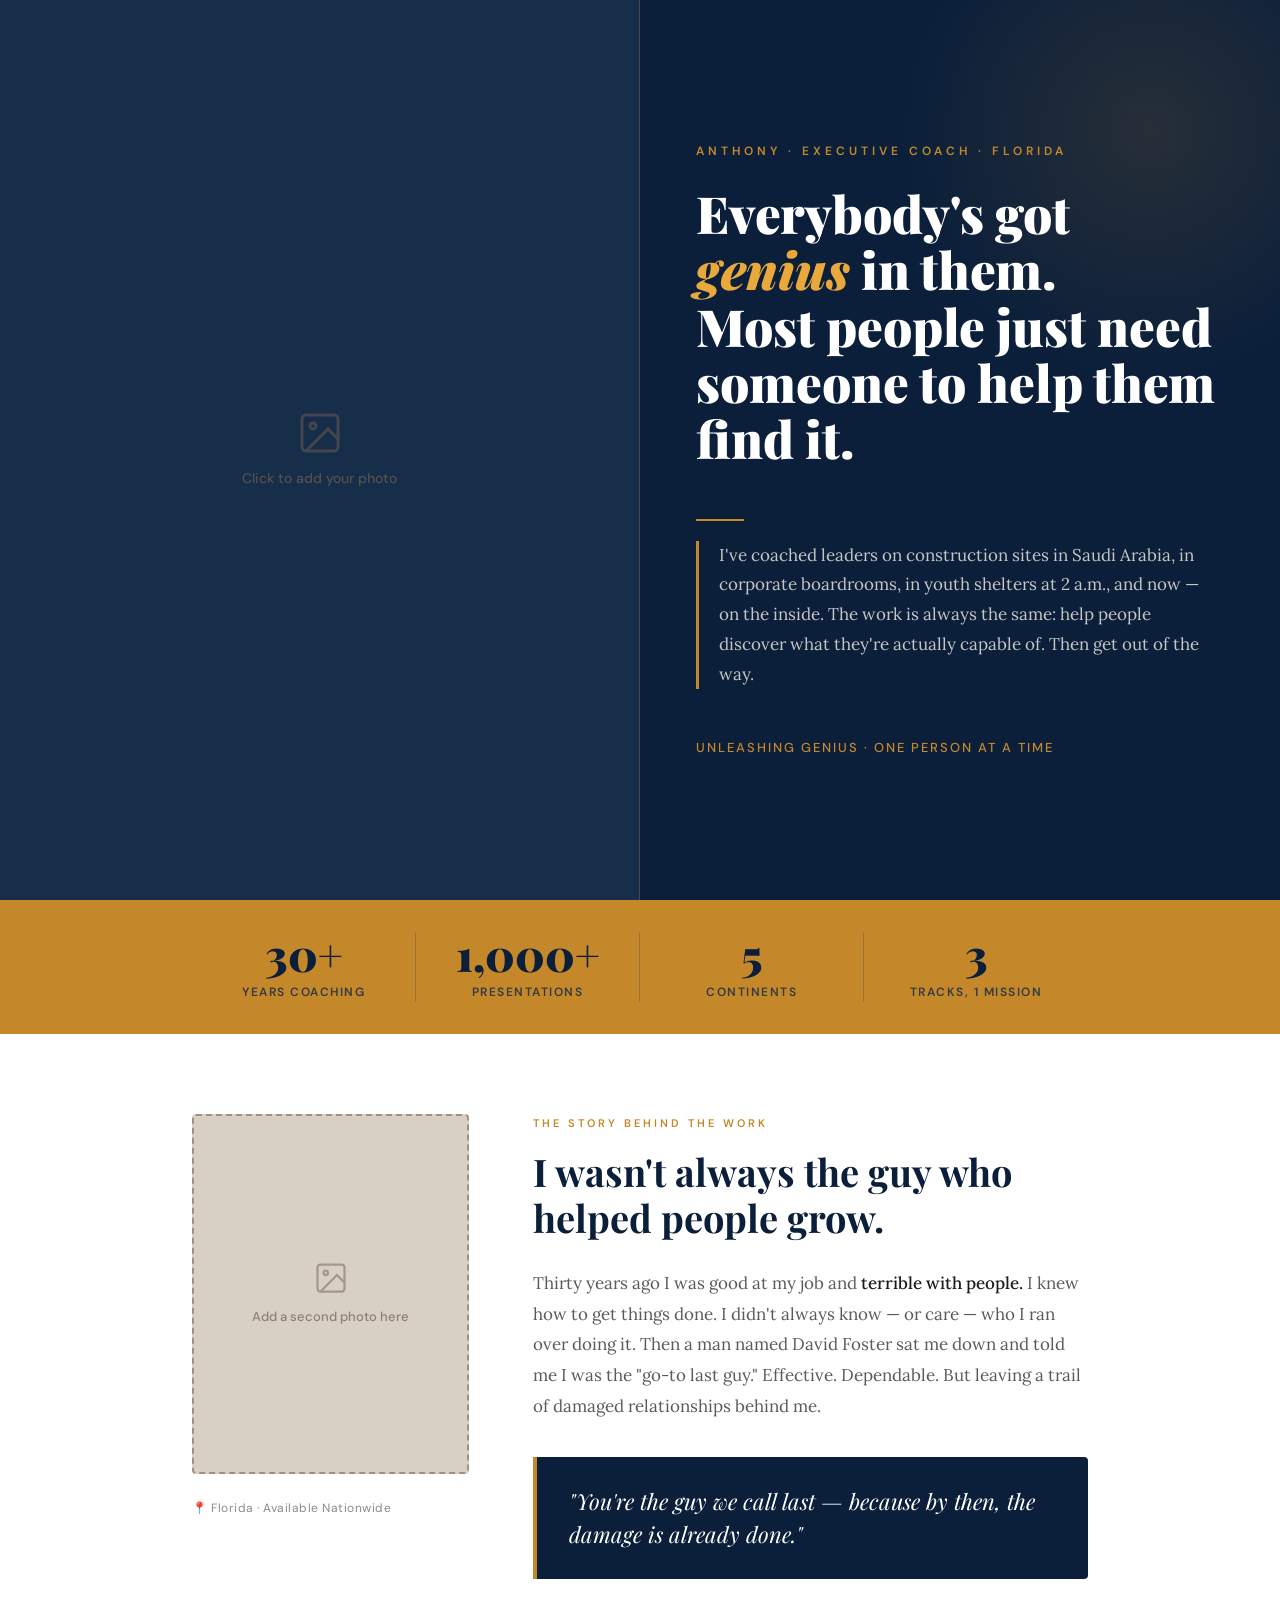
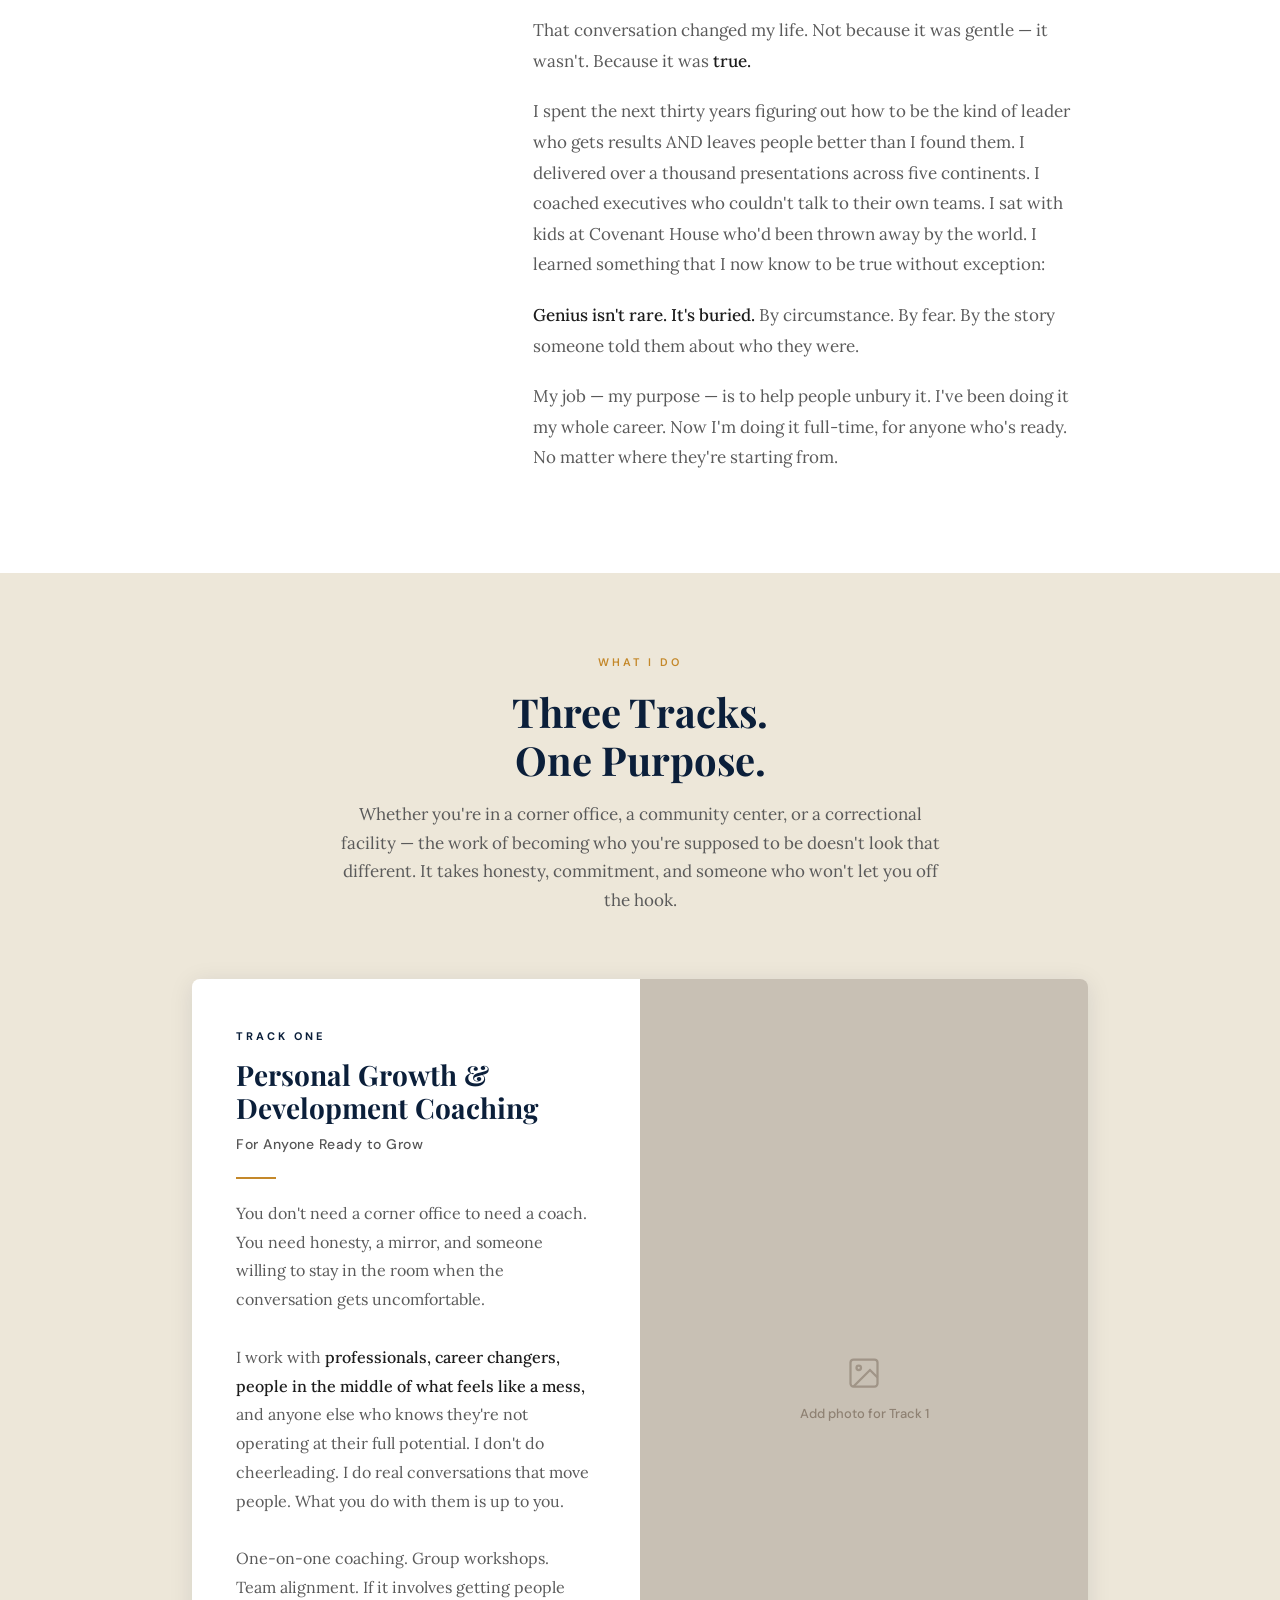
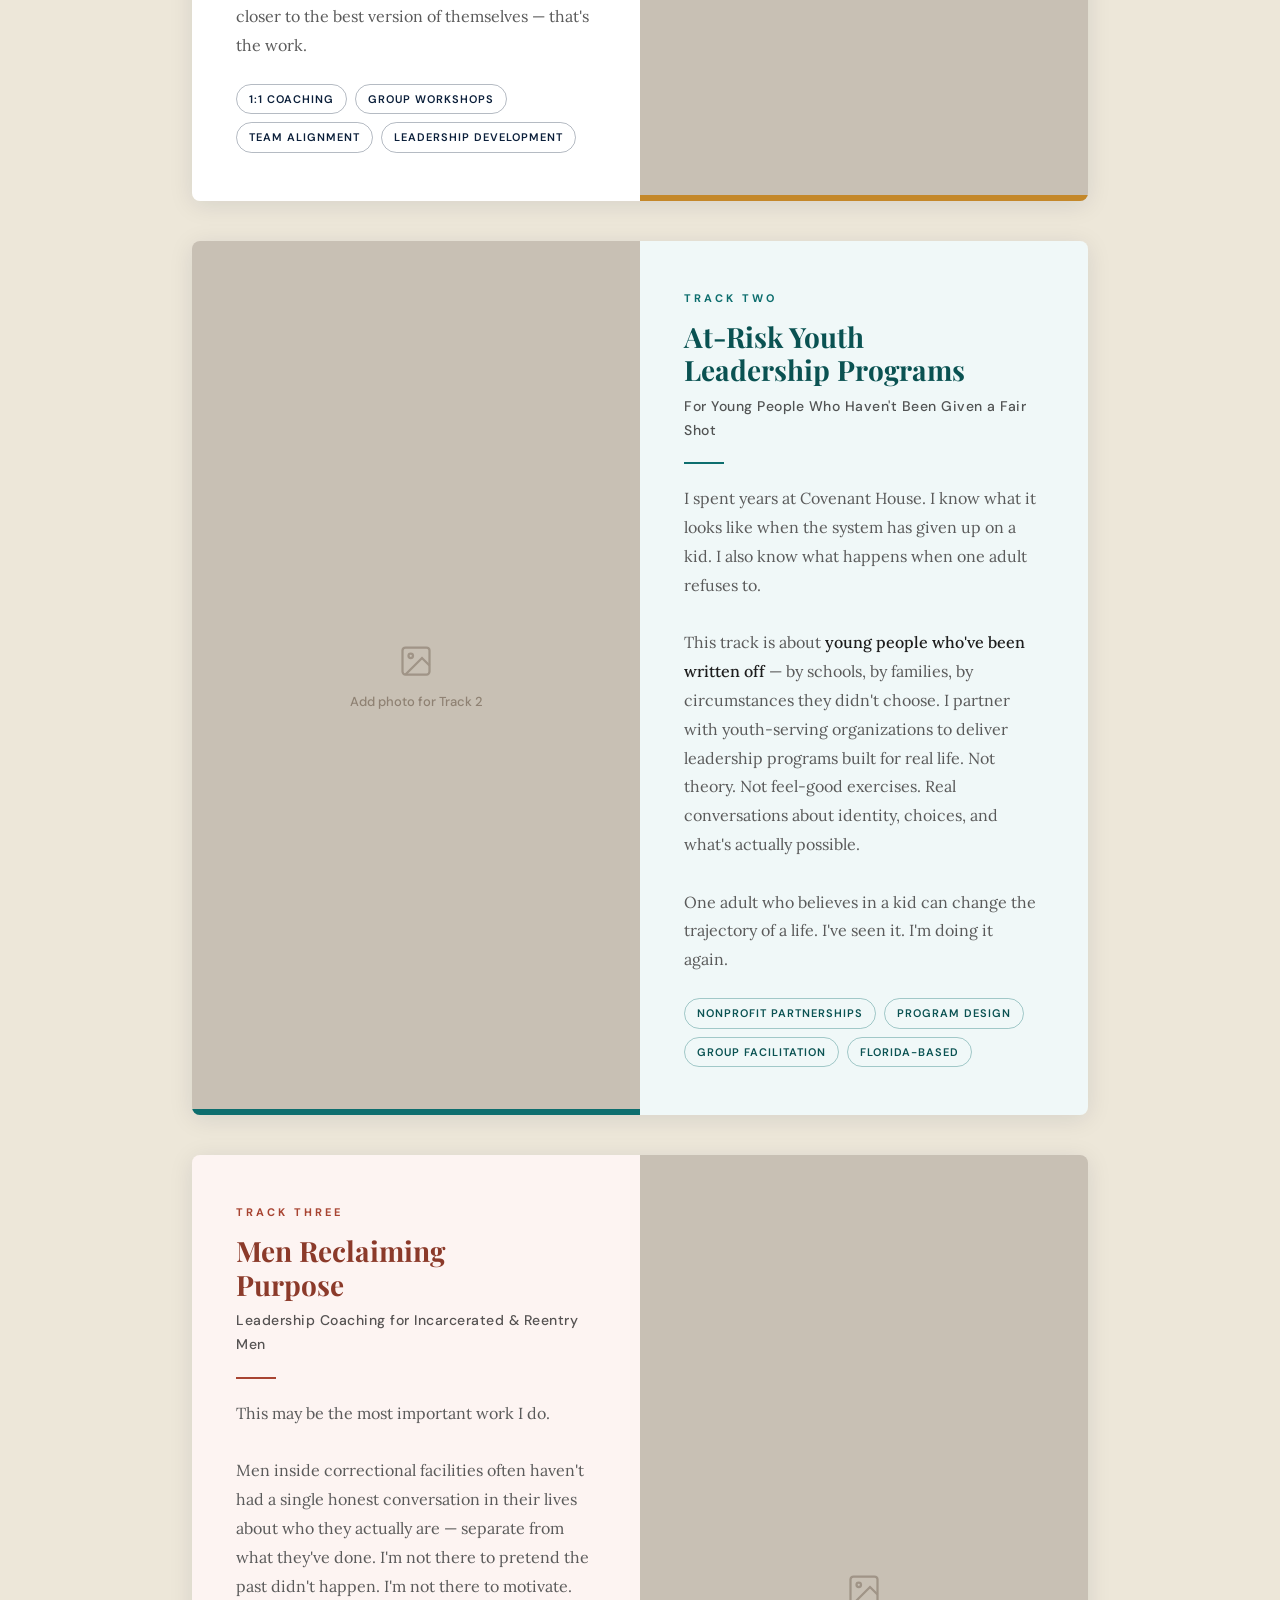
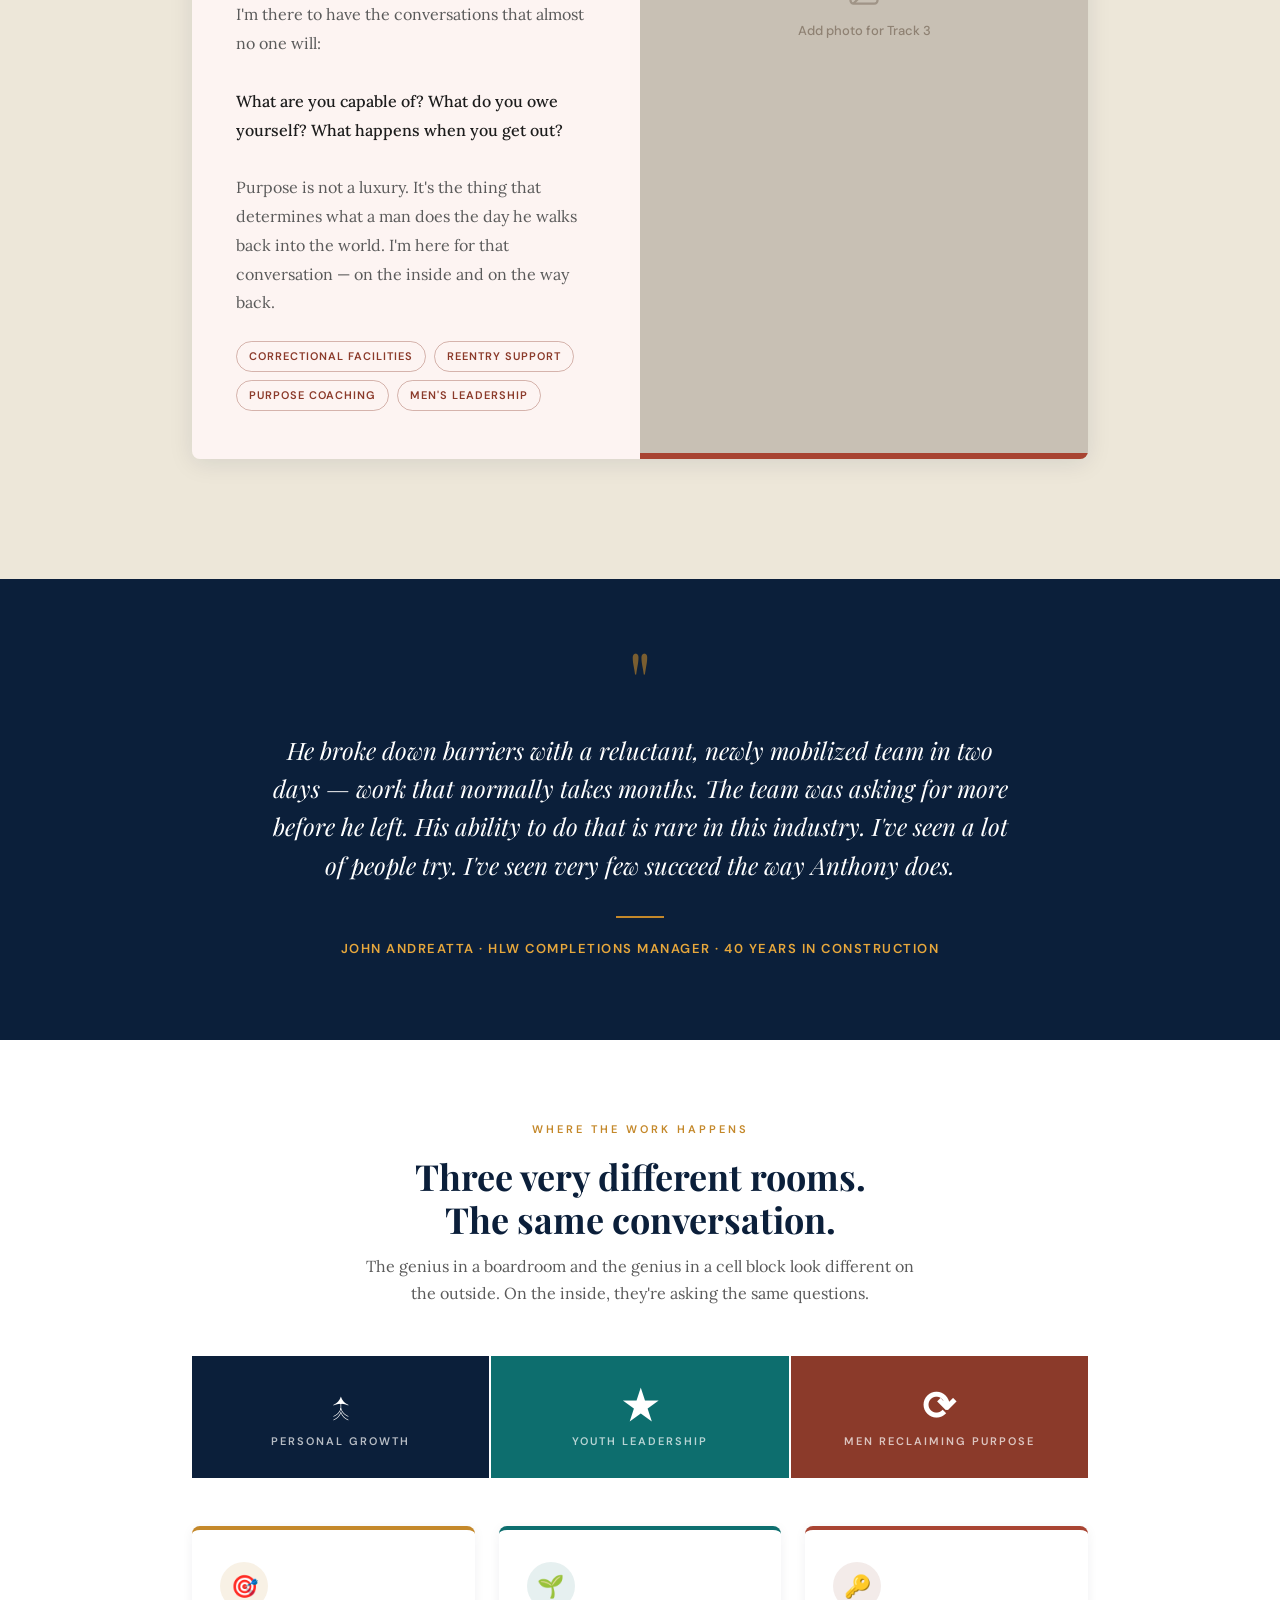
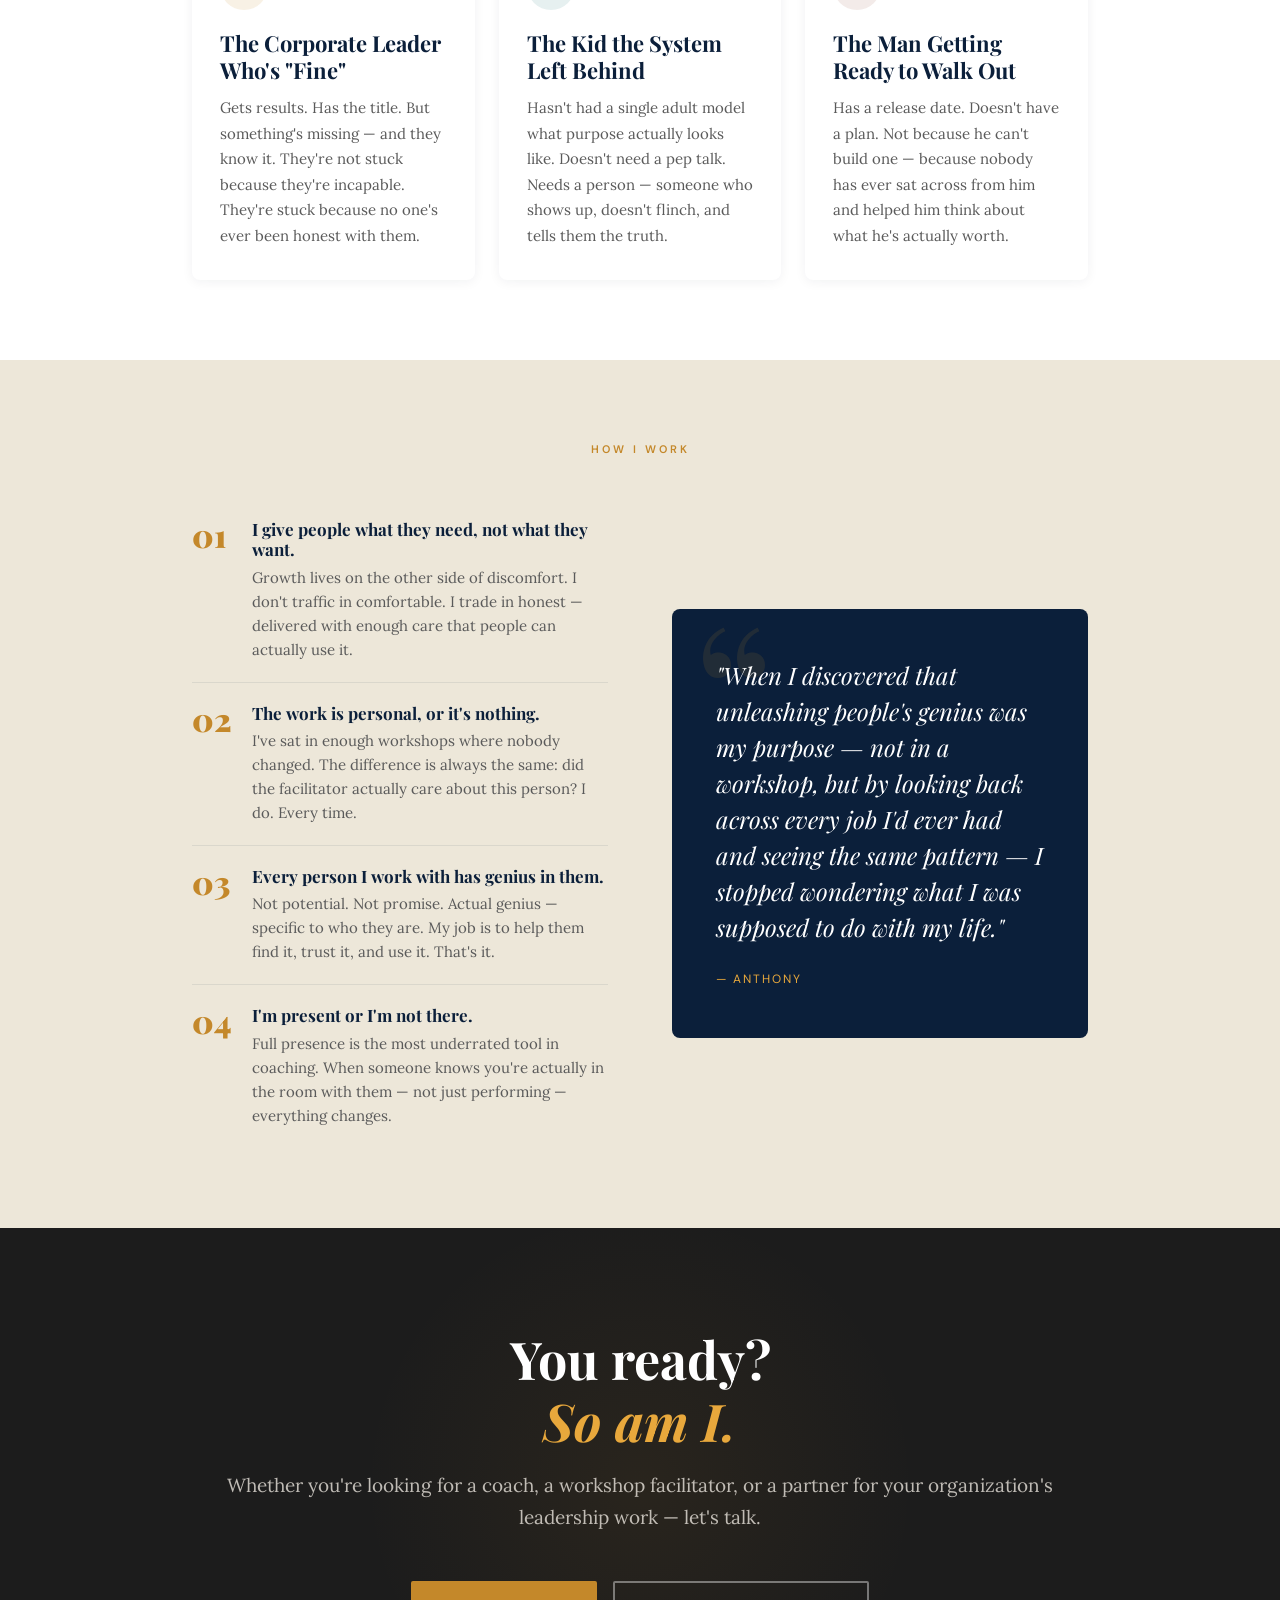
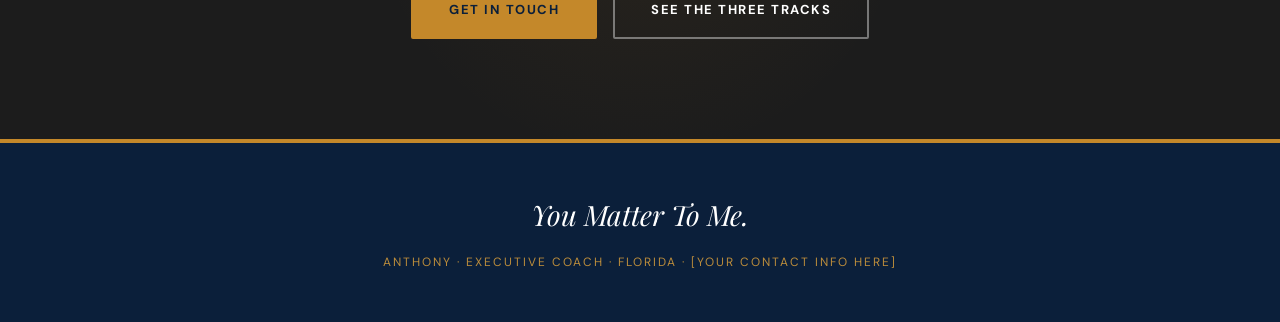
==== index.html @ 6c88c163 "commit 1" ====
<!DOCTYPE html>
<html lang="en">
<head>
<meta charset="UTF-8">
<meta name="viewport" content="width=device-width, initial-scale=1.0">
<title>Anthony | Unleashing Genius</title>
<link href="https://fonts.googleapis.com/css2?family=Playfair+Display:ital,wght@0,400;0,700;0,900;1,400;1,700&family=Lora:ital,wght@0,400;0,500;1,400&family=DM+Sans:wght@300;400;500;600&display=swap" rel="stylesheet">
<style>
  *, *::before, *::after { box-sizing: border-box; margin: 0; padding: 0; }

  :root {
    --navy:    #0B1F3A;
    --navy2:   #122947;
    --gold:    #C4882A;
    --gold2:   #E8A83C;
    --cream:   #F5F0E8;
    --warm:    #EDE7D9;
    --charcoal:#1C1C1C;
    --mid:     #5A5A5A;
    --light:   #8A8A8A;
    --teal:    #0D6E6E;
    --teal2:   #0A5252;
    --rust:    #8B3A2A;
    --rust2:   #A84432;
  }

  html { scroll-behavior: smooth; }

  body {
    font-family: 'Lora', Georgia, serif;
    background: var(--cream);
    color: var(--charcoal);
    line-height: 1.7;
  }

  /* ── UTILITY ── */
  .container { max-width: 960px; margin: 0 auto; padding: 0 32px; }
  .section { padding: 80px 0; }
  .section--dark { background: var(--navy); color: var(--cream); }
  .section--warm { background: var(--warm); }
  .section--white { background: #fff; }

  .eyebrow {
    font-family: 'DM Sans', sans-serif;
    font-size: 11px;
    font-weight: 600;
    letter-spacing: 3px;
    text-transform: uppercase;
    color: var(--gold);
    margin-bottom: 16px;
  }
  .eyebrow--light { color: var(--gold2); }

  h1, h2, h3, h4 { font-family: 'Playfair Display', Georgia, serif; line-height: 1.2; }

  /* ── PHOTO PLACEHOLDER ── */
  .photo-zone {
    background: #D8D0C4;
    border: 2px dashed #A09080;
    border-radius: 4px;
    display: flex;
    flex-direction: column;
    align-items: center;
    justify-content: center;
    color: #706050;
    font-family: 'DM Sans', sans-serif;
    font-size: 13px;
    gap: 10px;
    cursor: pointer;
    transition: background 0.2s, border-color 0.2s;
    position: relative;
    overflow: hidden;
  }
  .photo-zone:hover { background: #CCC4B8; border-color: #907060; }
  .photo-zone svg { opacity: 0.5; }
  .photo-zone span { opacity: 0.7; font-weight: 500; }
  .photo-zone input[type="file"] {
    position: absolute; inset: 0; opacity: 0; cursor: pointer; width: 100%; height: 100%;
  }
  .photo-zone img {
    position: absolute; inset: 0; width: 100%; height: 100%;
    object-fit: cover; border-radius: 2px;
  }

  /* ── HERO ── */
  .hero {
    background: var(--navy);
    padding: 0;
    min-height: 100vh;
    display: grid;
    grid-template-columns: 1fr 1fr;
    position: relative;
    overflow: hidden;
  }
  .hero::before {
    content: '';
    position: absolute;
    top: -120px; right: -120px;
    width: 500px; height: 500px;
    background: radial-gradient(circle, rgba(196,136,42,0.15) 0%, transparent 70%);
    pointer-events: none;
  }
  .hero-photo {
    position: relative;
    min-height: 600px;
  }
  .hero-photo .photo-zone {
    position: absolute; inset: 0;
    border-radius: 0;
    background: #162E4A;
    border: none;
    border-right: 1px solid rgba(196,136,42,0.3);
  }
  .hero-photo .photo-zone svg { width: 48px; height: 48px; }
  .hero-photo .photo-zone span { font-size: 14px; }
  .hero-content {
    display: flex;
    flex-direction: column;
    justify-content: center;
    padding: 80px 64px 80px 56px;
    position: relative;
  }
  .hero-name {
    font-family: 'DM Sans', sans-serif;
    font-size: 12px;
    font-weight: 600;
    letter-spacing: 4px;
    text-transform: uppercase;
    color: var(--gold);
    margin-bottom: 24px;
  }
  .hero-headline {
    font-family: 'Playfair Display', serif;
    font-size: clamp(38px, 4vw, 52px);
    font-weight: 900;
    color: #fff;
    line-height: 1.1;
    margin-bottom: 32px;
  }
  .hero-headline em {
    font-style: italic;
    color: var(--gold2);
  }
  .hero-sub {
    font-family: 'Lora', serif;
    font-size: 17px;
    color: rgba(245,240,232,0.8);
    line-height: 1.75;
    margin-bottom: 48px;
    border-left: 3px solid var(--gold);
    padding-left: 20px;
  }
  .hero-tagline {
    font-family: 'DM Sans', sans-serif;
    font-size: 13px;
    letter-spacing: 2px;
    text-transform: uppercase;
    color: var(--gold);
    font-weight: 500;
  }
  .hero-divider {
    width: 48px; height: 2px;
    background: var(--gold);
    margin: 20px 0;
  }

  /* ── STATS BAR ── */
  .stats-bar {
    background: var(--gold);
    padding: 32px 0;
  }
  .stats-grid {
    display: grid;
    grid-template-columns: repeat(4, 1fr);
    gap: 0;
    max-width: 960px;
    margin: 0 auto;
    padding: 0 32px;
  }
  .stat-item {
    text-align: center;
    padding: 0 24px;
    border-right: 1px solid rgba(11,31,58,0.2);
  }
  .stat-item:last-child { border-right: none; }
  .stat-num {
    font-family: 'Playfair Display', serif;
    font-size: 44px;
    font-weight: 900;
    color: var(--navy);
    line-height: 1;
    margin-bottom: 6px;
  }
  .stat-label {
    font-family: 'DM Sans', sans-serif;
    font-size: 12px;
    font-weight: 600;
    letter-spacing: 1.5px;
    text-transform: uppercase;
    color: var(--navy2);
    opacity: 0.8;
  }

  /* ── STORY ── */
  .story-grid {
    display: grid;
    grid-template-columns: 1fr 2fr;
    gap: 64px;
    align-items: start;
  }
  .story-sidebar {
    position: sticky;
    top: 40px;
  }
  .story-photo {
    height: 360px;
    border-radius: 4px;
    margin-bottom: 24px;
  }
  .story-caption {
    font-family: 'DM Sans', sans-serif;
    font-size: 12px;
    color: var(--light);
    letter-spacing: 0.5px;
  }
  .story-text h2 {
    font-size: 38px;
    color: var(--navy);
    margin-bottom: 28px;
  }
  .story-text p {
    font-size: 17px;
    color: var(--mid);
    margin-bottom: 20px;
    line-height: 1.8;
  }
  .story-text p strong { color: var(--charcoal); font-weight: 500; }
  .pull-quote {
    margin: 36px 0;
    padding: 28px 32px;
    background: var(--navy);
    border-left: 4px solid var(--gold);
    border-radius: 0 4px 4px 0;
  }
  .pull-quote p {
    font-family: 'Playfair Display', serif;
    font-size: 22px;
    font-style: italic;
    color: #fff;
    line-height: 1.5;
    margin: 0;
  }

  /* ── TRACKS ── */
  .tracks-intro {
    text-align: center;
    max-width: 620px;
    margin: 0 auto 64px;
  }
  .tracks-intro h2 {
    font-size: 40px;
    color: var(--navy);
    margin-bottom: 16px;
  }
  .tracks-intro p {
    font-size: 17px;
    color: var(--mid);
  }

  .track-card {
    display: grid;
    grid-template-columns: 1fr 1fr;
    gap: 0;
    margin-bottom: 40px;
    border-radius: 8px;
    overflow: hidden;
    box-shadow: 0 4px 24px rgba(11,31,58,0.10);
  }
  .track-card:nth-child(even) { direction: rtl; }
  .track-card:nth-child(even) > * { direction: ltr; }

  .track-visual {
    position: relative;
    min-height: 380px;
  }
  .track-photo {
    position: absolute; inset: 0;
    background: #C8C0B4;
    display: flex; flex-direction: column;
    align-items: center; justify-content: center;
    gap: 12px;
    color: #706050;
    font-family: 'DM Sans', sans-serif;
    font-size: 13px;
    cursor: pointer;
    transition: background 0.2s;
    overflow: hidden;
  }
  .track-photo:hover { background: #BCB4A8; }
  .track-photo svg { opacity: 0.45; }
  .track-photo span { opacity: 0.65; font-weight: 500; }
  .track-photo input[type="file"] { position: absolute; inset: 0; opacity: 0; cursor: pointer; }
  .track-photo img { position: absolute; inset: 0; width: 100%; height: 100%; object-fit: cover; }

  .track-accent {
    position: absolute;
    bottom: 0; left: 0; right: 0;
    height: 6px;
  }

  .track-content {
    padding: 48px 48px 48px 44px;
    display: flex;
    flex-direction: column;
    justify-content: center;
  }
  .track-num {
    font-family: 'DM Sans', sans-serif;
    font-size: 11px;
    font-weight: 700;
    letter-spacing: 3px;
    text-transform: uppercase;
    margin-bottom: 12px;
  }
  .track-title {
    font-family: 'Playfair Display', serif;
    font-size: 28px;
    font-weight: 700;
    line-height: 1.2;
    margin-bottom: 8px;
  }
  .track-subtitle {
    font-family: 'DM Sans', sans-serif;
    font-size: 14px;
    font-weight: 500;
    letter-spacing: 0.5px;
    margin-bottom: 20px;
    opacity: 0.75;
  }
  .track-divider {
    width: 40px; height: 2px;
    margin-bottom: 20px;
  }
  .track-body {
    font-family: 'Lora', serif;
    font-size: 16px;
    line-height: 1.8;
    color: var(--mid);
  }
  .track-body strong { font-weight: 500; color: var(--charcoal); }
  .track-tags {
    display: flex;
    flex-wrap: wrap;
    gap: 8px;
    margin-top: 24px;
  }
  .track-tag {
    font-family: 'DM Sans', sans-serif;
    font-size: 11px;
    font-weight: 600;
    letter-spacing: 1px;
    text-transform: uppercase;
    padding: 5px 12px;
    border-radius: 20px;
    border: 1.5px solid;
  }

  /* Track colors */
  .track--1 .track-num  { color: var(--navy); }
  .track--1 .track-title { color: var(--navy); }
  .track--1 .track-divider { background: var(--gold); }
  .track--1 .track-accent { background: var(--gold); }
  .track--1 .track-content { background: #fff; }
  .track--1 .track-tag { color: var(--navy); border-color: rgba(11,31,58,0.3); }

  .track--2 .track-num  { color: var(--teal); }
  .track--2 .track-title { color: var(--teal2); }
  .track--2 .track-divider { background: var(--teal); }
  .track--2 .track-accent { background: var(--teal); }
  .track--2 .track-content { background: #F0F8F8; }
  .track--2 .track-tag { color: var(--teal2); border-color: rgba(13,110,110,0.35); }

  .track--3 .track-num  { color: var(--rust2); }
  .track--3 .track-title { color: var(--rust); }
  .track--3 .track-divider { background: var(--rust2); }
  .track--3 .track-accent { background: var(--rust2); }
  .track--3 .track-content { background: #FDF4F2; }
  .track--3 .track-tag { color: var(--rust); border-color: rgba(139,58,42,0.35); }

  /* ── TESTIMONIAL ── */
  .testimonial-section {
    background: var(--navy);
    padding: 80px 0;
  }
  .testimonial-inner {
    max-width: 800px;
    margin: 0 auto;
    padding: 0 32px;
    text-align: center;
  }
  .testimonial-mark {
    font-family: 'Playfair Display', serif;
    font-size: 80px;
    color: var(--gold);
    line-height: 0.5;
    margin-bottom: 32px;
    display: block;
    opacity: 0.6;
  }
  .testimonial-text {
    font-family: 'Playfair Display', serif;
    font-size: 24px;
    font-style: italic;
    color: #fff;
    line-height: 1.6;
    margin-bottom: 32px;
  }
  .testimonial-attr {
    font-family: 'DM Sans', sans-serif;
    font-size: 13px;
    font-weight: 600;
    letter-spacing: 1.5px;
    text-transform: uppercase;
    color: var(--gold2);
  }
  .testimonial-bar {
    width: 48px; height: 2px;
    background: var(--gold);
    margin: 20px auto;
  }

  /* ── IMPACT VISUAL ── */
  .impact-grid {
    display: grid;
    grid-template-columns: repeat(3, 1fr);
    gap: 24px;
    margin-top: 48px;
  }
  .impact-card {
    background: #fff;
    border-radius: 8px;
    padding: 32px 28px;
    border-top: 4px solid;
    box-shadow: 0 2px 12px rgba(11,31,58,0.06);
  }
  .impact-card:nth-child(1) { border-color: var(--gold); }
  .impact-card:nth-child(2) { border-color: var(--teal); }
  .impact-card:nth-child(3) { border-color: var(--rust2); }
  .impact-icon {
    width: 48px; height: 48px;
    border-radius: 50%;
    display: flex; align-items: center; justify-content: center;
    font-size: 22px;
    margin-bottom: 20px;
  }
  .impact-card:nth-child(1) .impact-icon { background: rgba(196,136,42,0.12); }
  .impact-card:nth-child(2) .impact-icon { background: rgba(13,110,110,0.1); }
  .impact-card:nth-child(3) .impact-icon { background: rgba(139,58,42,0.1); }
  .impact-card h3 {
    font-family: 'Playfair Display', serif;
    font-size: 22px;
    margin-bottom: 12px;
    color: var(--navy);
  }
  .impact-card p {
    font-family: 'Lora', serif;
    font-size: 15px;
    color: var(--mid);
    line-height: 1.7;
  }

  /* ── MISSION VISUAL ── */
  .mission-bar {
    display: grid;
    grid-template-columns: repeat(3, 1fr);
    gap: 2px;
    margin: 48px 0;
  }
  .mission-seg {
    padding: 28px 24px;
    text-align: center;
  }
  .mission-seg:nth-child(1) { background: var(--navy); }
  .mission-seg:nth-child(2) { background: var(--teal); }
  .mission-seg:nth-child(3) { background: var(--rust); }
  .mission-pct {
    font-family: 'Playfair Display', serif;
    font-size: 40px;
    font-weight: 900;
    color: #fff;
    line-height: 1;
  }
  .mission-label {
    font-family: 'DM Sans', sans-serif;
    font-size: 11px;
    font-weight: 600;
    letter-spacing: 2px;
    text-transform: uppercase;
    color: rgba(255,255,255,0.7);
    margin-top: 8px;
  }

  /* ── PHILOSOPHY ── */
  .philosophy-grid {
    display: grid;
    grid-template-columns: 1fr 1fr;
    gap: 64px;
    align-items: center;
  }
  .philosophy-list {
    list-style: none;
  }
  .philosophy-item {
    display: flex;
    gap: 20px;
    padding: 20px 0;
    border-bottom: 1px solid rgba(11,31,58,0.08);
  }
  .philosophy-item:last-child { border-bottom: none; }
  .phi-num {
    font-family: 'Playfair Display', serif;
    font-size: 32px;
    font-weight: 900;
    color: var(--gold);
    line-height: 1;
    min-width: 40px;
  }
  .phi-text h4 {
    font-size: 17px;
    color: var(--navy);
    margin-bottom: 6px;
  }
  .phi-text p {
    font-family: 'Lora', serif;
    font-size: 15px;
    color: var(--mid);
    line-height: 1.6;
  }
  .philosophy-quote {
    background: var(--navy);
    border-radius: 8px;
    padding: 48px 44px;
    position: relative;
    overflow: hidden;
  }
  .philosophy-quote::before {
    content: '\201C';
    font-family: 'Playfair Display', serif;
    font-size: 200px;
    color: rgba(196,136,42,0.12);
    position: absolute;
    top: -20px; left: 20px;
    line-height: 1;
    pointer-events: none;
  }
  .philosophy-quote p {
    font-family: 'Playfair Display', serif;
    font-size: 24px;
    font-style: italic;
    color: #fff;
    line-height: 1.5;
    position: relative;
    z-index: 1;
    margin-bottom: 24px;
  }
  .philosophy-quote .attr {
    font-family: 'DM Sans', sans-serif;
    font-size: 12px;
    letter-spacing: 2px;
    text-transform: uppercase;
    color: var(--gold2);
    position: relative;
    z-index: 1;
  }

  /* ── CTA ── */
  .cta-section {
    background: var(--charcoal);
    padding: 100px 0;
    text-align: center;
    position: relative;
    overflow: hidden;
  }
  .cta-section::before {
    content: '';
    position: absolute;
    top: 50%; left: 50%;
    transform: translate(-50%, -50%);
    width: 600px; height: 600px;
    background: radial-gradient(circle, rgba(196,136,42,0.08) 0%, transparent 65%);
    pointer-events: none;
  }
  .cta-section h2 {
    font-size: 52px;
    color: #fff;
    margin-bottom: 16px;
    position: relative;
  }
  .cta-section h2 em {
    color: var(--gold2);
    font-style: italic;
  }
  .cta-section p {
    font-family: 'Lora', serif;
    font-size: 19px;
    color: rgba(245,240,232,0.75);
    margin-bottom: 48px;
    position: relative;
  }
  .cta-buttons {
    display: flex;
    gap: 16px;
    justify-content: center;
    flex-wrap: wrap;
    position: relative;
  }
  .btn {
    font-family: 'DM Sans', sans-serif;
    font-size: 13px;
    font-weight: 700;
    letter-spacing: 1.5px;
    text-transform: uppercase;
    padding: 16px 36px;
    border-radius: 2px;
    border: 2px solid;
    cursor: pointer;
    text-decoration: none;
    display: inline-block;
    transition: all 0.2s;
  }
  .btn--primary { background: var(--gold); color: var(--navy); border-color: var(--gold); }
  .btn--primary:hover { background: var(--gold2); border-color: var(--gold2); }
  .btn--outline { background: transparent; color: #fff; border-color: rgba(255,255,255,0.4); }
  .btn--outline:hover { border-color: #fff; }

  /* ── SIGN-OFF ── */
  .signoff {
    background: var(--navy);
    padding: 48px 0;
    text-align: center;
    border-top: 4px solid var(--gold);
  }
  .signoff p {
    font-family: 'Playfair Display', serif;
    font-size: 28px;
    font-style: italic;
    color: #fff;
    margin-bottom: 8px;
  }
  .signoff small {
    font-family: 'DM Sans', sans-serif;
    font-size: 12px;
    letter-spacing: 2px;
    text-transform: uppercase;
    color: var(--gold2);
    opacity: 0.8;
  }

  /* ── PRINT / EXPORT ── */
  @media print {
    .photo-zone input[type="file"], .track-photo input[type="file"] { display: none; }
  }

  @media (max-width: 768px) {
    .hero { grid-template-columns: 1fr; }
    .hero-photo { min-height: 300px; }
    .hero-content { padding: 48px 32px; }
    .stats-grid { grid-template-columns: repeat(2, 1fr); gap: 16px; }
    .stat-item { border-right: none; border-bottom: 1px solid rgba(11,31,58,0.15); padding: 12px 0; }
    .story-grid, .philosophy-grid { grid-template-columns: 1fr; gap: 40px; }
    .track-card { grid-template-columns: 1fr; }
    .track-card:nth-child(even) { direction: ltr; }
    .track-visual { min-height: 260px; }
    .impact-grid, .mission-bar { grid-template-columns: 1fr; }
    .cta-section h2 { font-size: 36px; }
  }
</style>
</head>
<body>

<!-- ═══════════════════════════════════════════════
     HERO
═══════════════════════════════════════════════ -->
<section class="hero">
  <div class="hero-photo">
    <div class="photo-zone">
      <input type="file" accept="image/*" onchange="loadPhoto(this, this.parentElement)">
      <svg width="48" height="48" viewBox="0 0 24 24" fill="none" stroke="currentColor" stroke-width="1.5"><rect x="3" y="3" width="18" height="18" rx="2"/><circle cx="8.5" cy="8.5" r="1.5"/><path d="M21 15l-5-5L5 21"/></svg>
      <span>Click to add your photo</span>
    </div>
  </div>
  <div class="hero-content">
    <div class="hero-name">Anthony · Executive Coach · Florida</div>
    <h1 class="hero-headline">
      Everybody's got<br>
      <em>genius</em> in them.<br>
      Most people just need<br>
      someone to help them<br>
      find it.
    </h1>
    <div class="hero-divider"></div>
    <p class="hero-sub">
      I've coached leaders on construction sites in Saudi Arabia, in corporate boardrooms,
      in youth shelters at 2 a.m., and now — on the inside. The work is always the same:
      help people discover what they're actually capable of. Then get out of the way.
    </p>
    <div class="hero-tagline">Unleashing Genius · One Person at a Time</div>
  </div>
</section>

<!-- ═══════════════════════════════════════════════
     STATS BAR
═══════════════════════════════════════════════ -->
<div class="stats-bar">
  <div class="stats-grid">
    <div class="stat-item">
      <div class="stat-num">30+</div>
      <div class="stat-label">Years Coaching</div>
    </div>
    <div class="stat-item">
      <div class="stat-num">1,000+</div>
      <div class="stat-label">Presentations</div>
    </div>
    <div class="stat-item">
      <div class="stat-num">5</div>
      <div class="stat-label">Continents</div>
    </div>
    <div class="stat-item">
      <div class="stat-num">3</div>
      <div class="stat-label">Tracks, 1 Mission</div>
    </div>
  </div>
</div>

<!-- ═══════════════════════════════════════════════
     MY STORY
═══════════════════════════════════════════════ -->
<section class="section section--white">
  <div class="container">
    <div class="story-grid">
      <div class="story-sidebar">
        <div class="photo-zone story-photo">
          <input type="file" accept="image/*" onchange="loadPhoto(this, this.parentElement)">
          <svg width="36" height="36" viewBox="0 0 24 24" fill="none" stroke="currentColor" stroke-width="1.5"><rect x="3" y="3" width="18" height="18" rx="2"/><circle cx="8.5" cy="8.5" r="1.5"/><path d="M21 15l-5-5L5 21"/></svg>
          <span>Add a second photo here</span>
        </div>
        <div class="story-caption">📍 Florida · Available Nationwide</div>
      </div>
      <div class="story-text">
        <div class="eyebrow">The Story Behind the Work</div>
        <h2>I wasn't always the guy who helped people grow.</h2>
        <p>
          Thirty years ago I was good at my job and <strong>terrible with people.</strong> I knew how to get things done. I didn't always know — or care — who I ran over doing it. Then a man named David Foster sat me down and told me I was the "go-to last guy." Effective. Dependable. But leaving a trail of damaged relationships behind me.
        </p>
        <div class="pull-quote">
          <p>"You're the guy we call last — because by then, the damage is already done."</p>
        </div>
        <p>
          That conversation changed my life. Not because it was gentle — it wasn't. Because it was <strong>true.</strong>
        </p>
        <p>
          I spent the next thirty years figuring out how to be the kind of leader who gets results AND leaves people better than I found them. I delivered over a thousand presentations across five continents. I coached executives who couldn't talk to their own teams. I sat with kids at Covenant House who'd been thrown away by the world. I learned something that I now know to be true without exception:
        </p>
        <p>
          <strong>Genius isn't rare. It's buried.</strong> By circumstance. By fear. By the story someone told them about who they were.
        </p>
        <p>
          My job — my purpose — is to help people unbury it. I've been doing it my whole career. Now I'm doing it full-time, for anyone who's ready. No matter where they're starting from.
        </p>
      </div>
    </div>
  </div>
</section>

<!-- ═══════════════════════════════════════════════
     THREE TRACKS
═══════════════════════════════════════════════ -->
<section class="section section--warm">
  <div class="container">
    <div class="tracks-intro">
      <div class="eyebrow">What I Do</div>
      <h2>Three Tracks.<br>One Purpose.</h2>
      <p>Whether you're in a corner office, a community center, or a correctional facility — the work of becoming who you're supposed to be doesn't look that different. It takes honesty, commitment, and someone who won't let you off the hook.</p>
    </div>

    <!-- TRACK 1 -->
    <div class="track-card track--1">
      <div class="track-visual">
        <div class="track-photo">
          <input type="file" accept="image/*" onchange="loadPhoto(this, this.parentElement)">
          <svg width="36" height="36" viewBox="0 0 24 24" fill="none" stroke="currentColor" stroke-width="1.5"><rect x="3" y="3" width="18" height="18" rx="2"/><circle cx="8.5" cy="8.5" r="1.5"/><path d="M21 15l-5-5L5 21"/></svg>
          <span>Add photo for Track 1</span>
        </div>
        <div class="track-accent"></div>
      </div>
      <div class="track-content">
        <div class="track-num">Track One</div>
        <h3 class="track-title">Personal Growth &amp;<br>Development Coaching</h3>
        <div class="track-subtitle">For Anyone Ready to Grow</div>
        <div class="track-divider"></div>
        <p class="track-body">
          You don't need a corner office to need a coach. You need honesty, a mirror, and someone willing to stay in the room when the conversation gets uncomfortable.
          <br><br>
          I work with <strong>professionals, career changers, people in the middle of what feels like a mess,</strong> and anyone else who knows they're not operating at their full potential. I don't do cheerleading. I do real conversations that move people. What you do with them is up to you.
          <br><br>
          One-on-one coaching. Group workshops. Team alignment. If it involves getting people closer to the best version of themselves — that's the work.
        </p>
        <div class="track-tags">
          <span class="track-tag">1:1 Coaching</span>
          <span class="track-tag">Group Workshops</span>
          <span class="track-tag">Team Alignment</span>
          <span class="track-tag">Leadership Development</span>
        </div>
      </div>
    </div>

    <!-- TRACK 2 -->
    <div class="track-card track--2">
      <div class="track-visual">
        <div class="track-photo">
          <input type="file" accept="image/*" onchange="loadPhoto(this, this.parentElement)">
          <svg width="36" height="36" viewBox="0 0 24 24" fill="none" stroke="currentColor" stroke-width="1.5"><rect x="3" y="3" width="18" height="18" rx="2"/><circle cx="8.5" cy="8.5" r="1.5"/><path d="M21 15l-5-5L5 21"/></svg>
          <span>Add photo for Track 2</span>
        </div>
        <div class="track-accent"></div>
      </div>
      <div class="track-content">
        <div class="track-num">Track Two</div>
        <h3 class="track-title">At-Risk Youth<br>Leadership Programs</h3>
        <div class="track-subtitle">For Young People Who Haven't Been Given a Fair Shot</div>
        <div class="track-divider"></div>
        <p class="track-body">
          I spent years at Covenant House. I know what it looks like when the system has given up on a kid. I also know what happens when one adult refuses to.
          <br><br>
          This track is about <strong>young people who've been written off</strong> — by schools, by families, by circumstances they didn't choose. I partner with youth-serving organizations to deliver leadership programs built for real life. Not theory. Not feel-good exercises. Real conversations about identity, choices, and what's actually possible.
          <br><br>
          One adult who believes in a kid can change the trajectory of a life. I've seen it. I'm doing it again.
        </p>
        <div class="track-tags">
          <span class="track-tag">Nonprofit Partnerships</span>
          <span class="track-tag">Program Design</span>
          <span class="track-tag">Group Facilitation</span>
          <span class="track-tag">Florida-Based</span>
        </div>
      </div>
    </div>

    <!-- TRACK 3 -->
    <div class="track-card track--3">
      <div class="track-visual">
        <div class="track-photo">
          <input type="file" accept="image/*" onchange="loadPhoto(this, this.parentElement)">
          <svg width="36" height="36" viewBox="0 0 24 24" fill="none" stroke="currentColor" stroke-width="1.5"><rect x="3" y="3" width="18" height="18" rx="2"/><circle cx="8.5" cy="8.5" r="1.5"/><path d="M21 15l-5-5L5 21"/></svg>
          <span>Add photo for Track 3</span>
        </div>
        <div class="track-accent"></div>
      </div>
      <div class="track-content">
        <div class="track-num">Track Three</div>
        <h3 class="track-title">Men Reclaiming<br>Purpose</h3>
        <div class="track-subtitle">Leadership Coaching for Incarcerated &amp; Reentry Men</div>
        <div class="track-divider"></div>
        <p class="track-body">
          This may be the most important work I do.
          <br><br>
          Men inside correctional facilities often haven't had a single honest conversation in their lives about who they actually are — separate from what they've done. I'm not there to pretend the past didn't happen. I'm not there to motivate. I'm there to have the conversations that almost no one will:
          <br><br>
          <strong>What are you capable of? What do you owe yourself? What happens when you get out?</strong>
          <br><br>
          Purpose is not a luxury. It's the thing that determines what a man does the day he walks back into the world. I'm here for that conversation — on the inside and on the way back.
        </p>
        <div class="track-tags">
          <span class="track-tag">Correctional Facilities</span>
          <span class="track-tag">Reentry Support</span>
          <span class="track-tag">Purpose Coaching</span>
          <span class="track-tag">Men's Leadership</span>
        </div>
      </div>
    </div>
  </div>
</section>

<!-- ═══════════════════════════════════════════════
     TESTIMONIAL
═══════════════════════════════════════════════ -->
<section class="testimonial-section">
  <div class="testimonial-inner">
    <span class="testimonial-mark">"</span>
    <p class="testimonial-text">
      He broke down barriers with a reluctant, newly mobilized team in two days —
      work that normally takes months. The team was asking for more before he left.
      His ability to do that is rare in this industry.
      I've seen a lot of people try. I've seen very few succeed the way Anthony does.
    </p>
    <div class="testimonial-bar"></div>
    <div class="testimonial-attr">John Andreatta · HLW Completions Manager · 40 Years in Construction</div>
  </div>
</section>

<!-- ═══════════════════════════════════════════════
     IMPACT
═══════════════════════════════════════════════ -->
<section class="section section--white">
  <div class="container">
    <div style="text-align:center; max-width:560px; margin:0 auto 16px;">
      <div class="eyebrow">Where the Work Happens</div>
      <h2 style="font-size:36px; color:var(--navy); margin-bottom:12px;">Three very different rooms.<br>The same conversation.</h2>
      <p style="font-family:'Lora',serif; color:var(--mid); font-size:16px;">The genius in a boardroom and the genius in a cell block look different on the outside. On the inside, they're asking the same questions.</p>
    </div>

    <div class="mission-bar">
      <div class="mission-seg">
        <div class="mission-pct">↑</div>
        <div class="mission-label">Personal Growth</div>
      </div>
      <div class="mission-seg">
        <div class="mission-pct">★</div>
        <div class="mission-label">Youth Leadership</div>
      </div>
      <div class="mission-seg">
        <div class="mission-pct">⟳</div>
        <div class="mission-label">Men Reclaiming Purpose</div>
      </div>
    </div>

    <div class="impact-grid">
      <div class="impact-card">
        <div class="impact-icon">🎯</div>
        <h3>The Corporate Leader Who's "Fine"</h3>
        <p>Gets results. Has the title. But something's missing — and they know it. They're not stuck because they're incapable. They're stuck because no one's ever been honest with them.</p>
      </div>
      <div class="impact-card">
        <div class="impact-icon">🌱</div>
        <h3>The Kid the System Left Behind</h3>
        <p>Hasn't had a single adult model what purpose actually looks like. Doesn't need a pep talk. Needs a person — someone who shows up, doesn't flinch, and tells them the truth.</p>
      </div>
      <div class="impact-card">
        <div class="impact-icon">🔑</div>
        <h3>The Man Getting Ready to Walk Out</h3>
        <p>Has a release date. Doesn't have a plan. Not because he can't build one — because nobody has ever sat across from him and helped him think about what he's actually worth.</p>
      </div>
    </div>
  </div>
</section>

<!-- ═══════════════════════════════════════════════
     PHILOSOPHY
═══════════════════════════════════════════════ -->
<section class="section section--warm">
  <div class="container">
    <div class="eyebrow" style="text-align:center; margin-bottom:40px;">How I Work</div>
    <div class="philosophy-grid">
      <ul class="philosophy-list">
        <li class="philosophy-item">
          <span class="phi-num">01</span>
          <div class="phi-text">
            <h4>I give people what they need, not what they want.</h4>
            <p>Growth lives on the other side of discomfort. I don't traffic in comfortable. I trade in honest — delivered with enough care that people can actually use it.</p>
          </div>
        </li>
        <li class="philosophy-item">
          <span class="phi-num">02</span>
          <div class="phi-text">
            <h4>The work is personal, or it's nothing.</h4>
            <p>I've sat in enough workshops where nobody changed. The difference is always the same: did the facilitator actually care about this person? I do. Every time.</p>
          </div>
        </li>
        <li class="philosophy-item">
          <span class="phi-num">03</span>
          <div class="phi-text">
            <h4>Every person I work with has genius in them.</h4>
            <p>Not potential. Not promise. Actual genius — specific to who they are. My job is to help them find it, trust it, and use it. That's it.</p>
          </div>
        </li>
        <li class="philosophy-item">
          <span class="phi-num">04</span>
          <div class="phi-text">
            <h4>I'm present or I'm not there.</h4>
            <p>Full presence is the most underrated tool in coaching. When someone knows you're actually in the room with them — not just performing — everything changes.</p>
          </div>
        </li>
      </ul>
      <div class="philosophy-quote">
        <p>"When I discovered that unleashing people's genius was my purpose — not in a workshop, but by looking back across every job I'd ever had and seeing the same pattern — I stopped wondering what I was supposed to do with my life."</p>
        <div class="attr">— Anthony</div>
      </div>
    </div>
  </div>
</section>

<!-- ═══════════════════════════════════════════════
     CTA
═══════════════════════════════════════════════ -->
<section class="cta-section">
  <div class="container">
    <h2>You ready?<br><em>So am I.</em></h2>
    <p>Whether you're looking for a coach, a workshop facilitator, or a partner for your organization's leadership work — let's talk.</p>
    <div class="cta-buttons">
      <a href="mailto:[your email here]" class="btn btn--primary">Get in Touch</a>
      <a href="#" class="btn btn--outline">See the Three Tracks</a>
    </div>
  </div>
</section>

<!-- ═══════════════════════════════════════════════
     SIGN-OFF
═══════════════════════════════════════════════ -->
<footer class="signoff">
  <p>You Matter To Me.</p>
  <small>Anthony · Executive Coach · Florida · [your contact info here]</small>
</footer>

<script>
function loadPhoto(input, container) {
  if (input.files && input.files[0]) {
    const reader = new FileReader();
    reader.onload = function(e) {
      let img = container.querySelector('img');
      if (!img) {
        img = document.createElement('img');
        container.appendChild(img);
      }
      img.src = e.target.result;
      // Hide placeholder elements
      container.querySelectorAll('svg, span').forEach(el => el.style.opacity = '0');
    };
    reader.readAsDataURL(input.files[0]);
  }
}
</script>

</body>
</html>
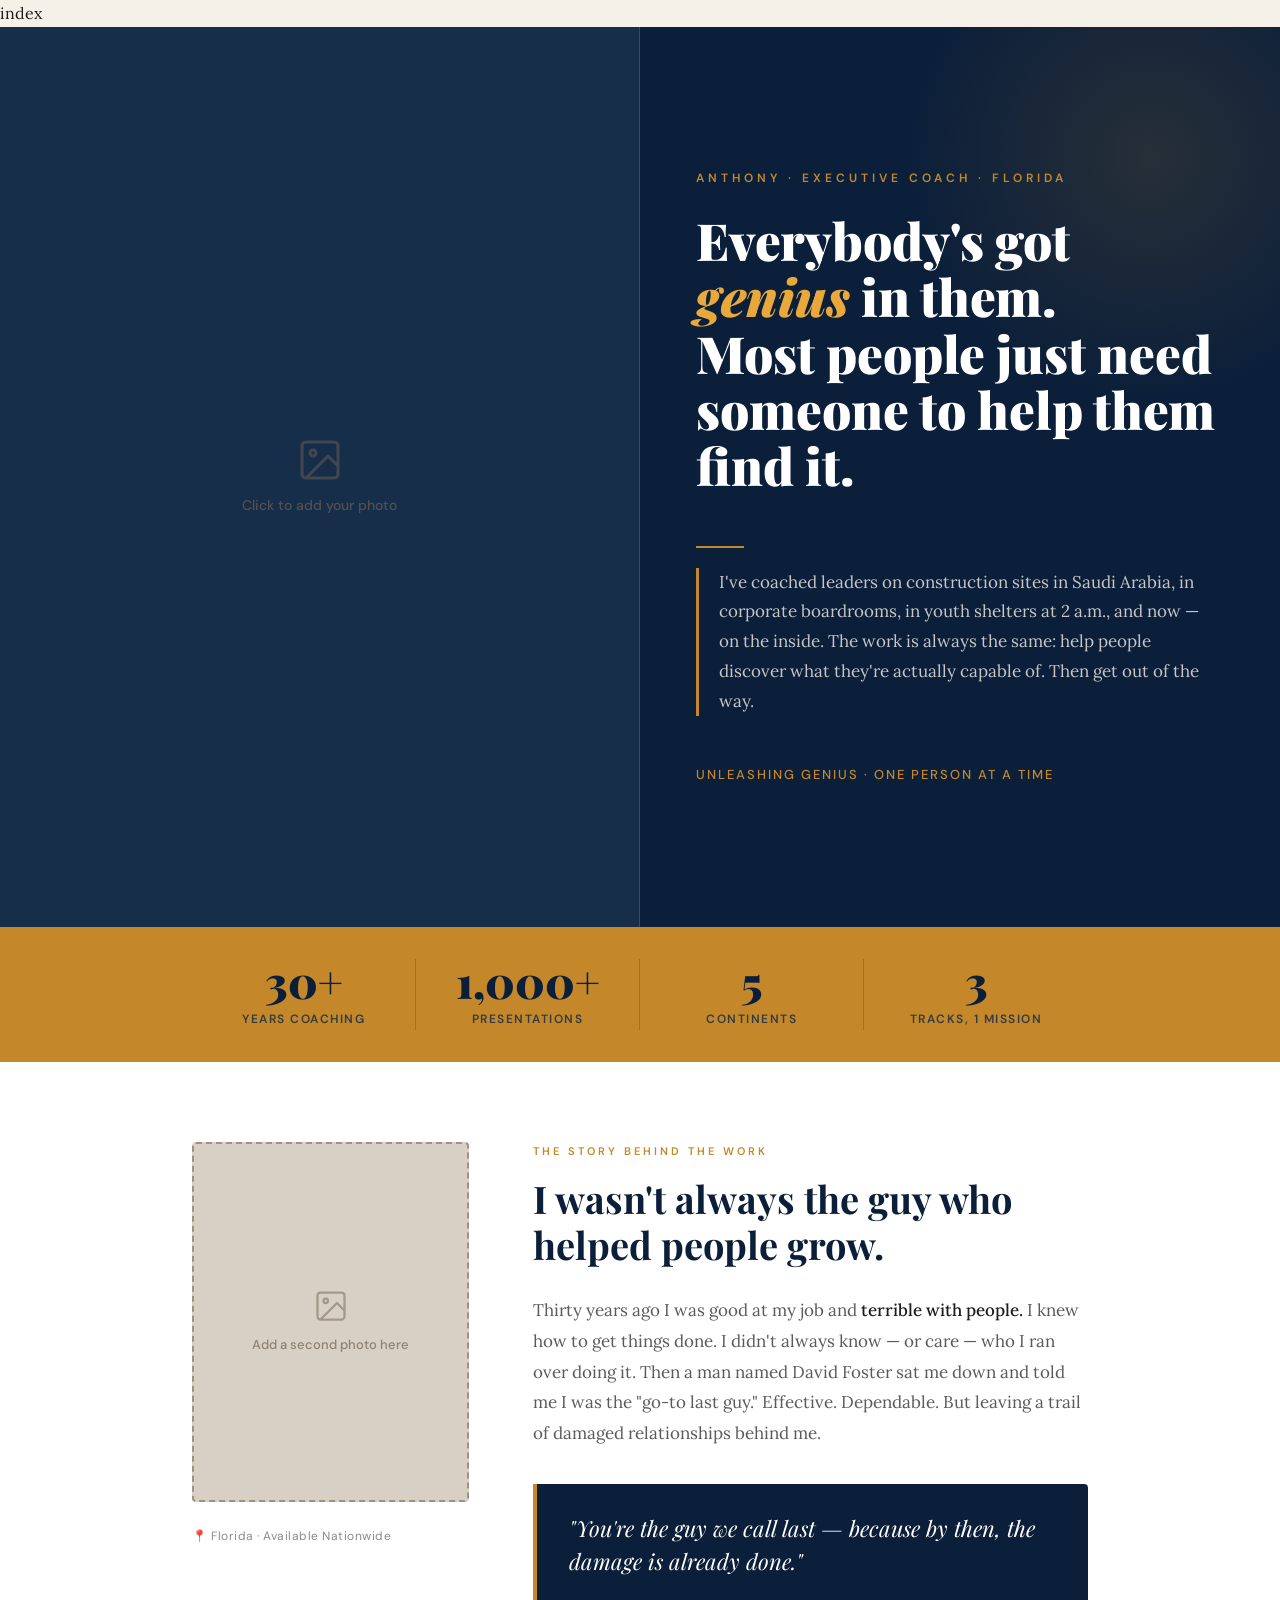
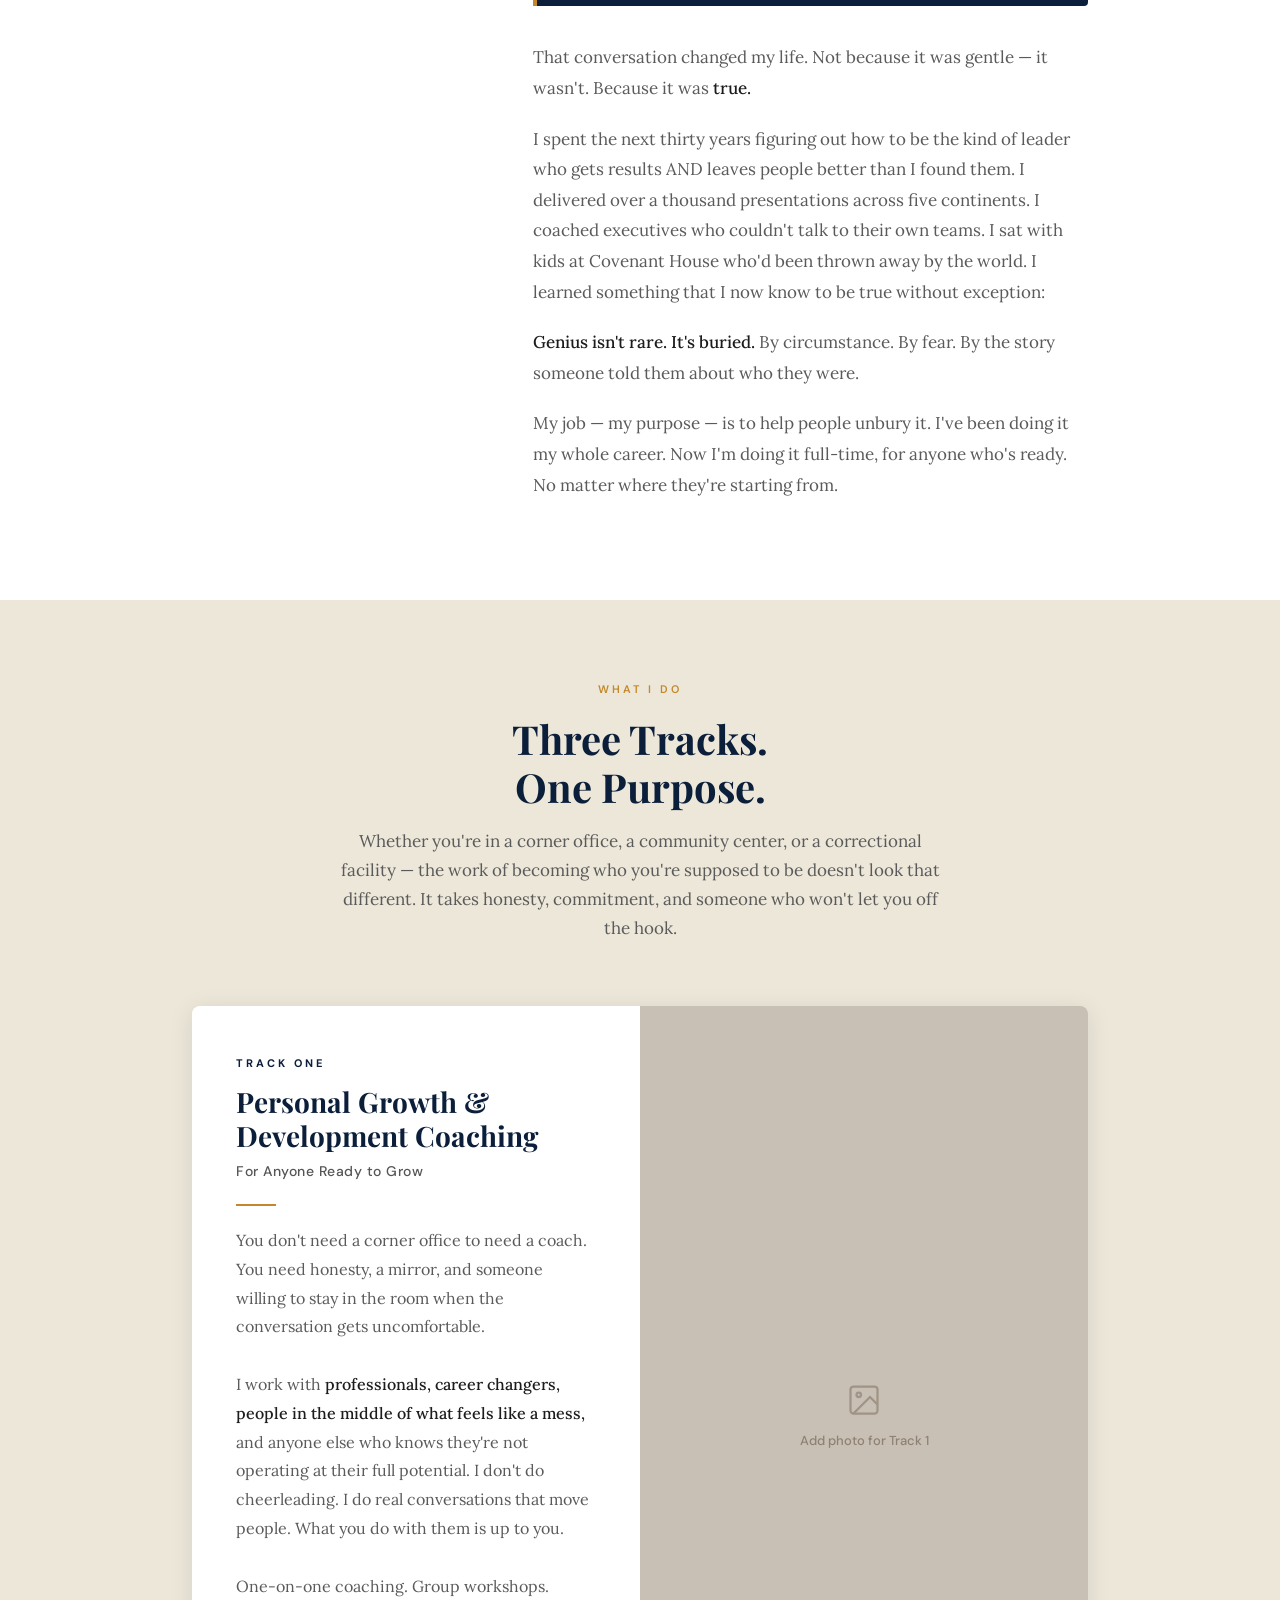
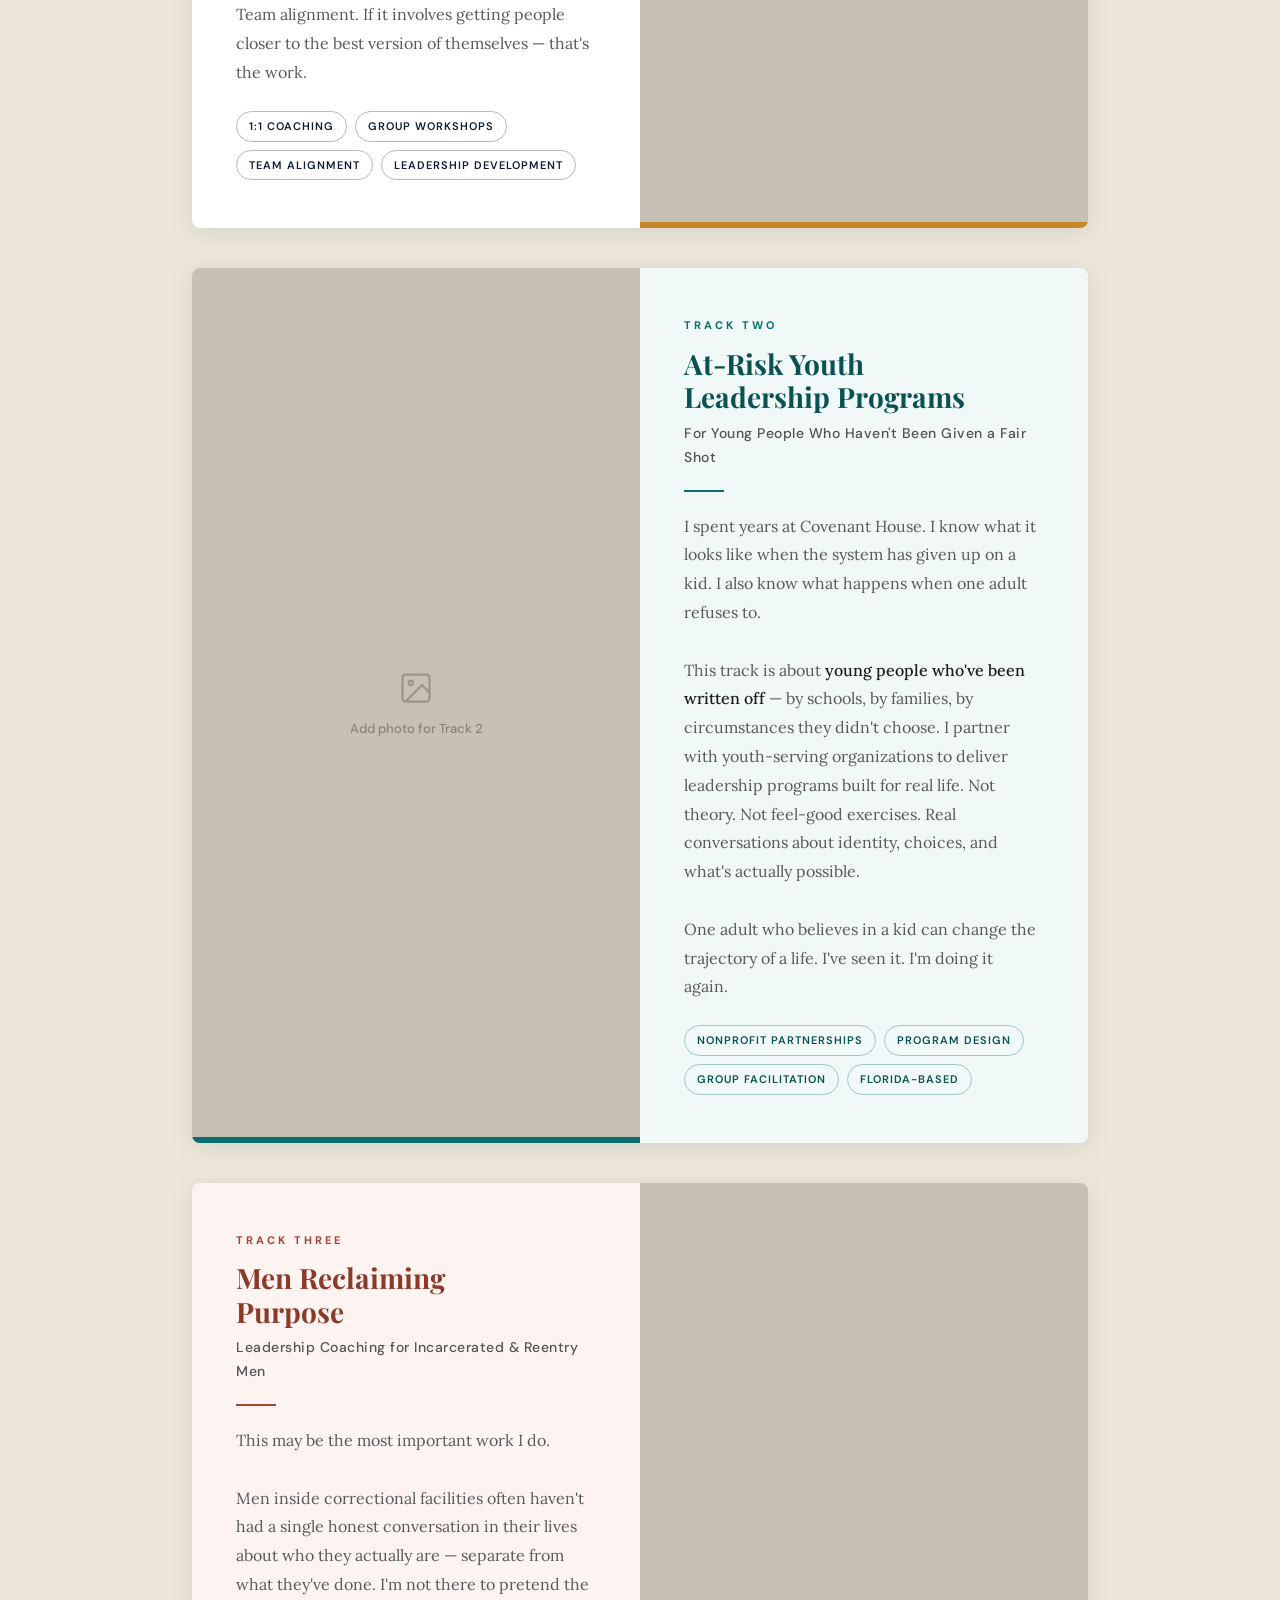
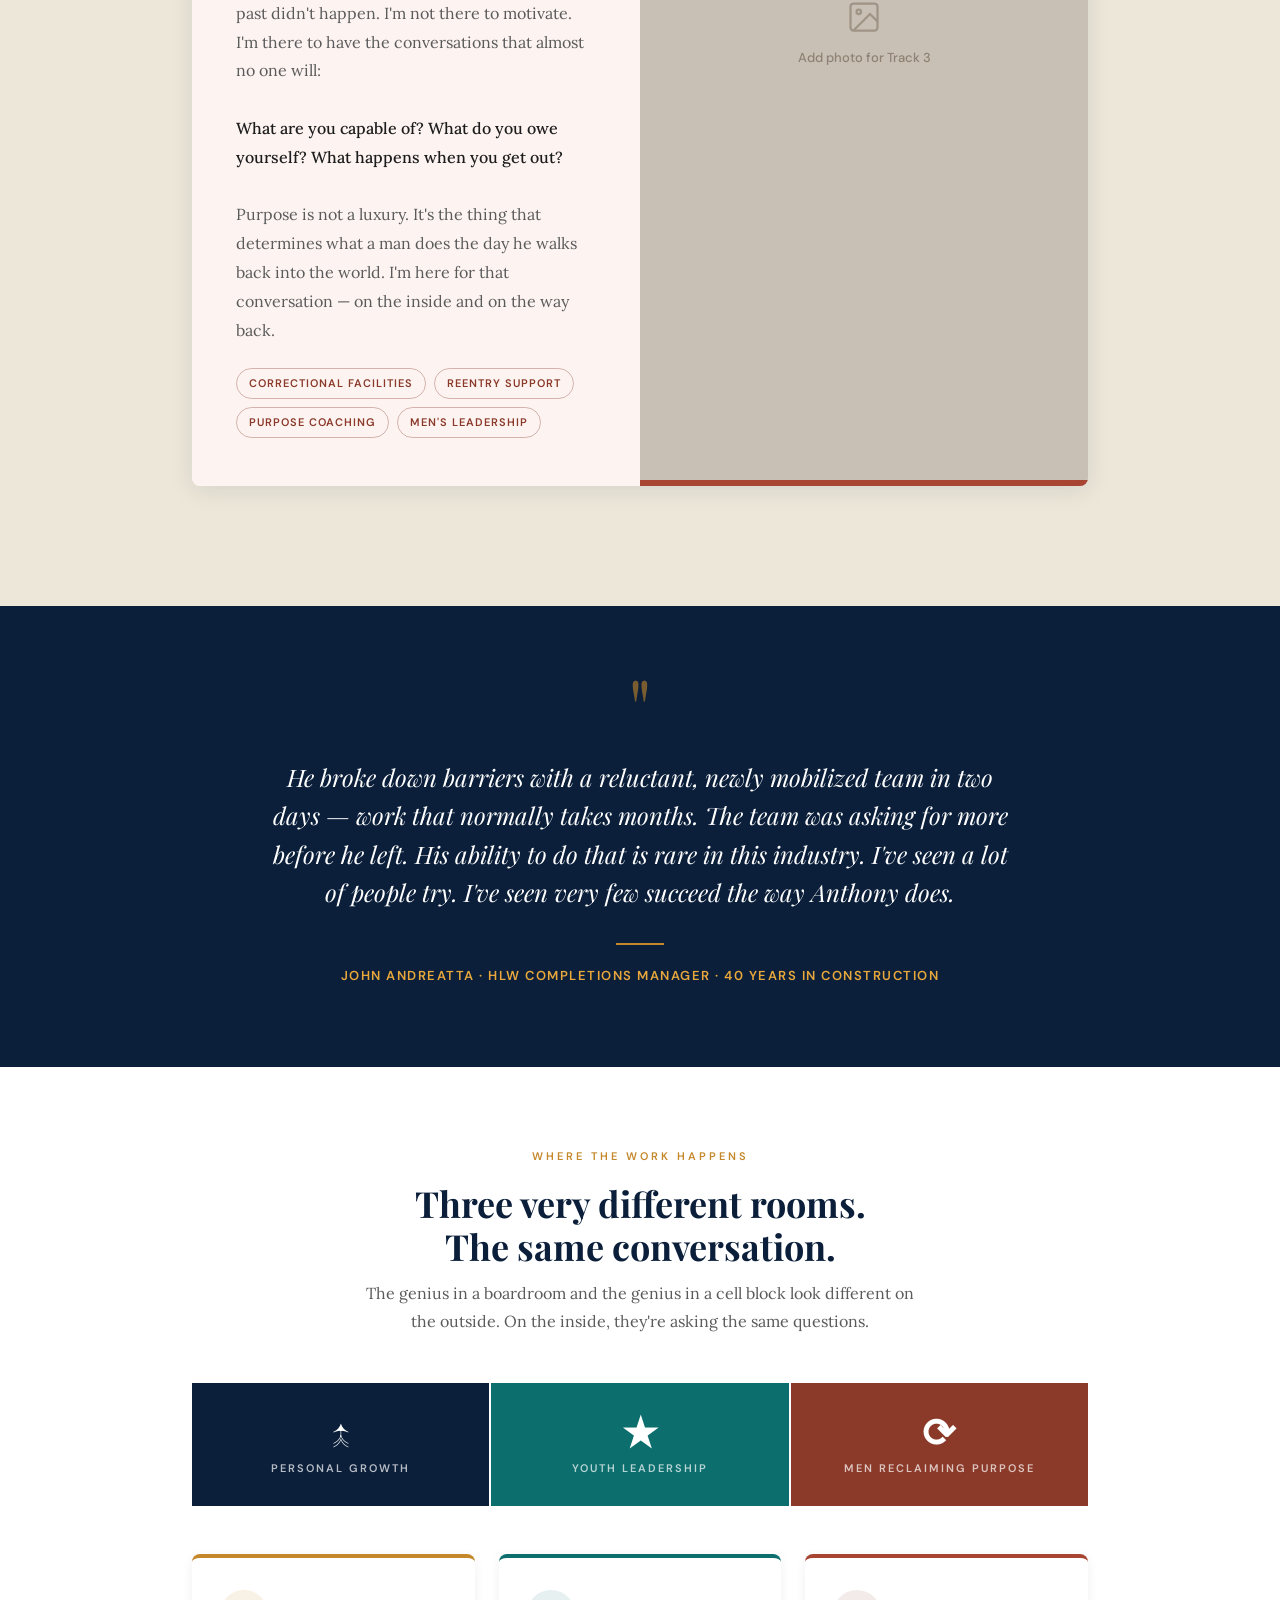
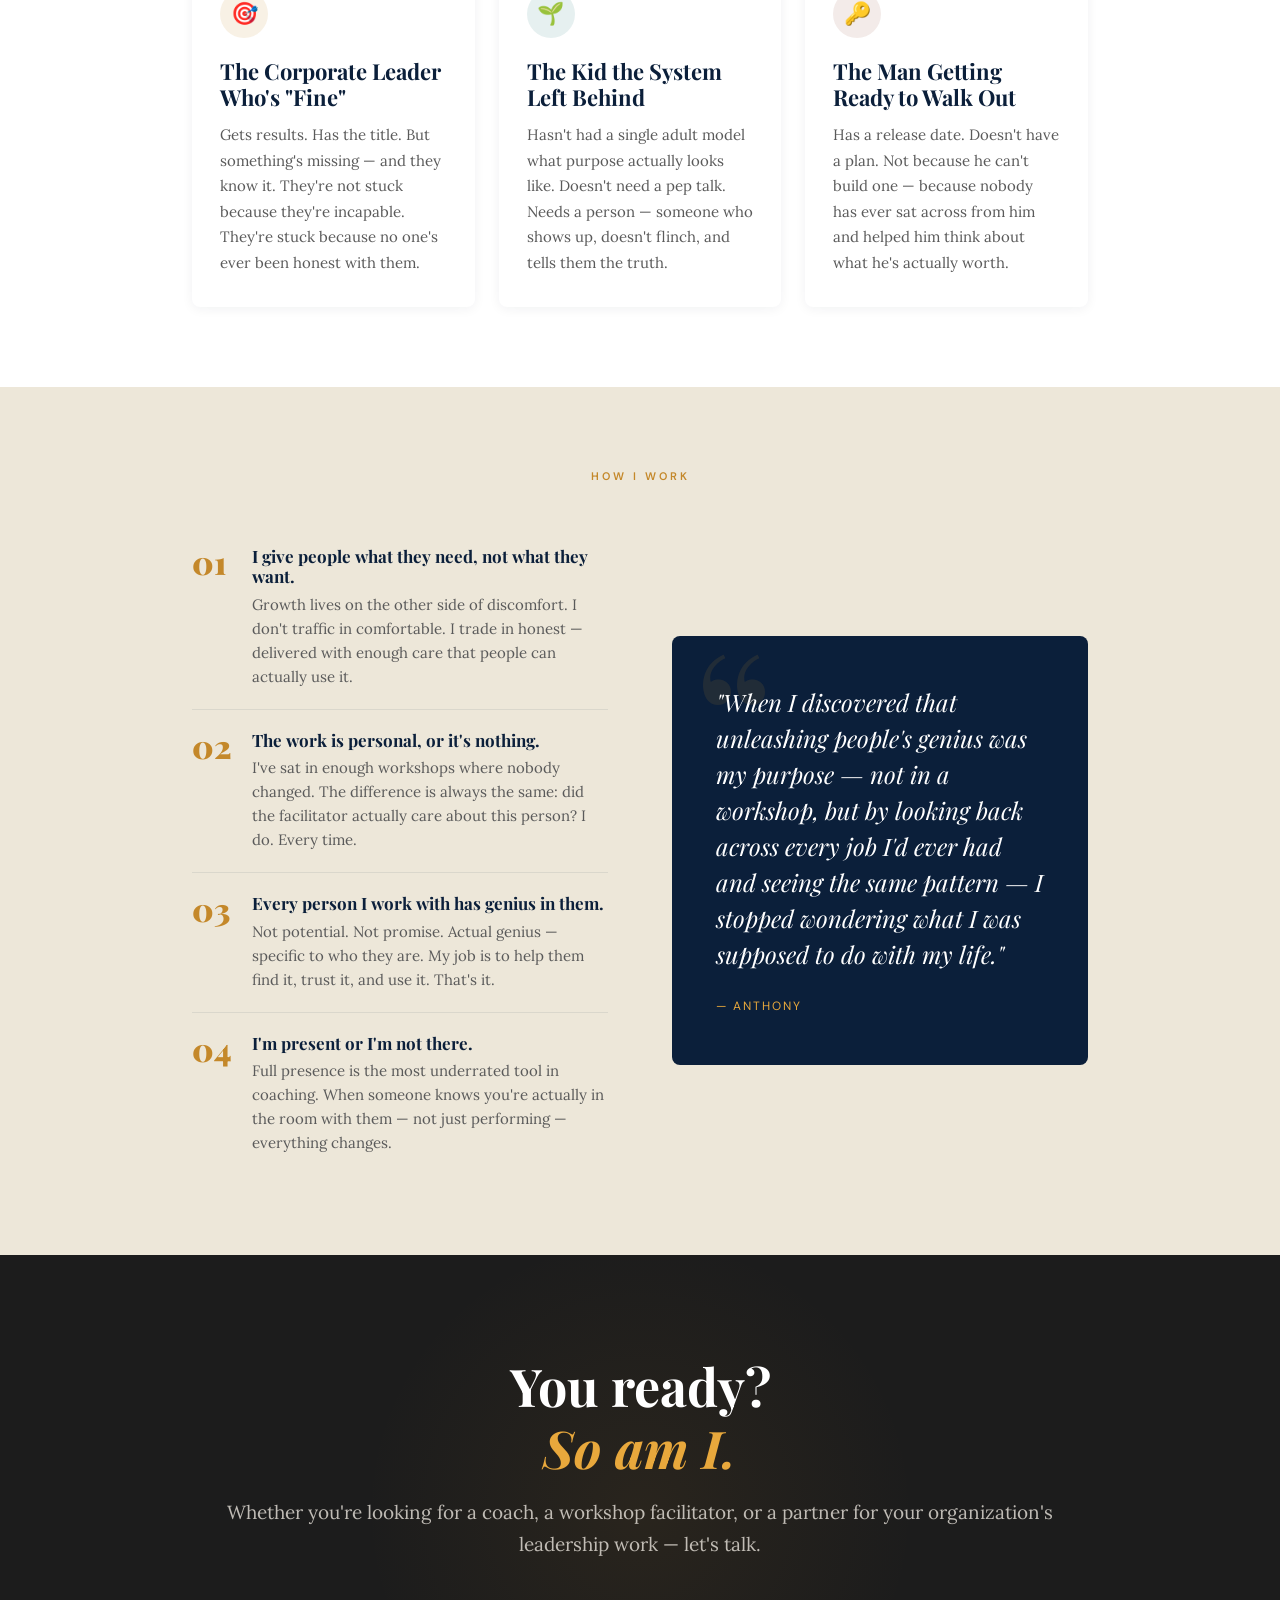
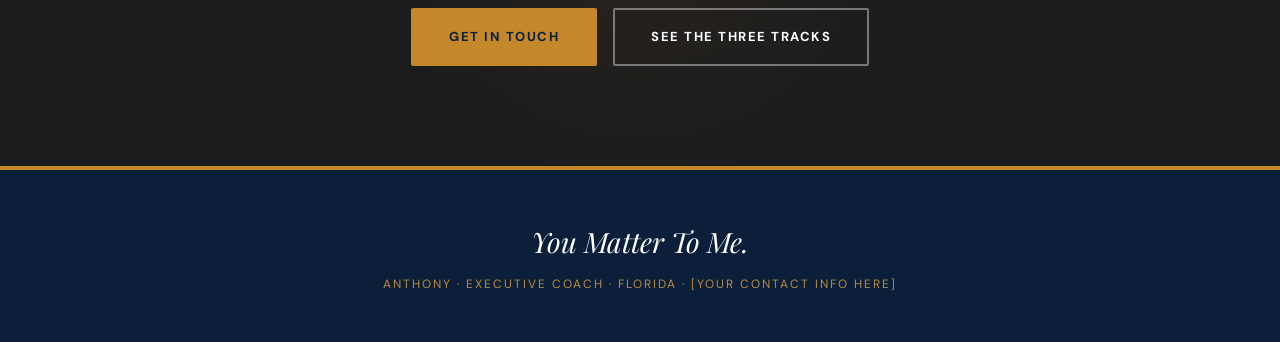
==== commit e4437276: "Update print statement from 'Hello' to 'Goodbye'" ====
--- a/index.html
+++ b/index.html
@@ -1,4 +1,4 @@
-<!DOCTYPE html>
+index<!DOCTYPE html>
 <html lang="en">
 <head>
 <meta charset="UTF-8">
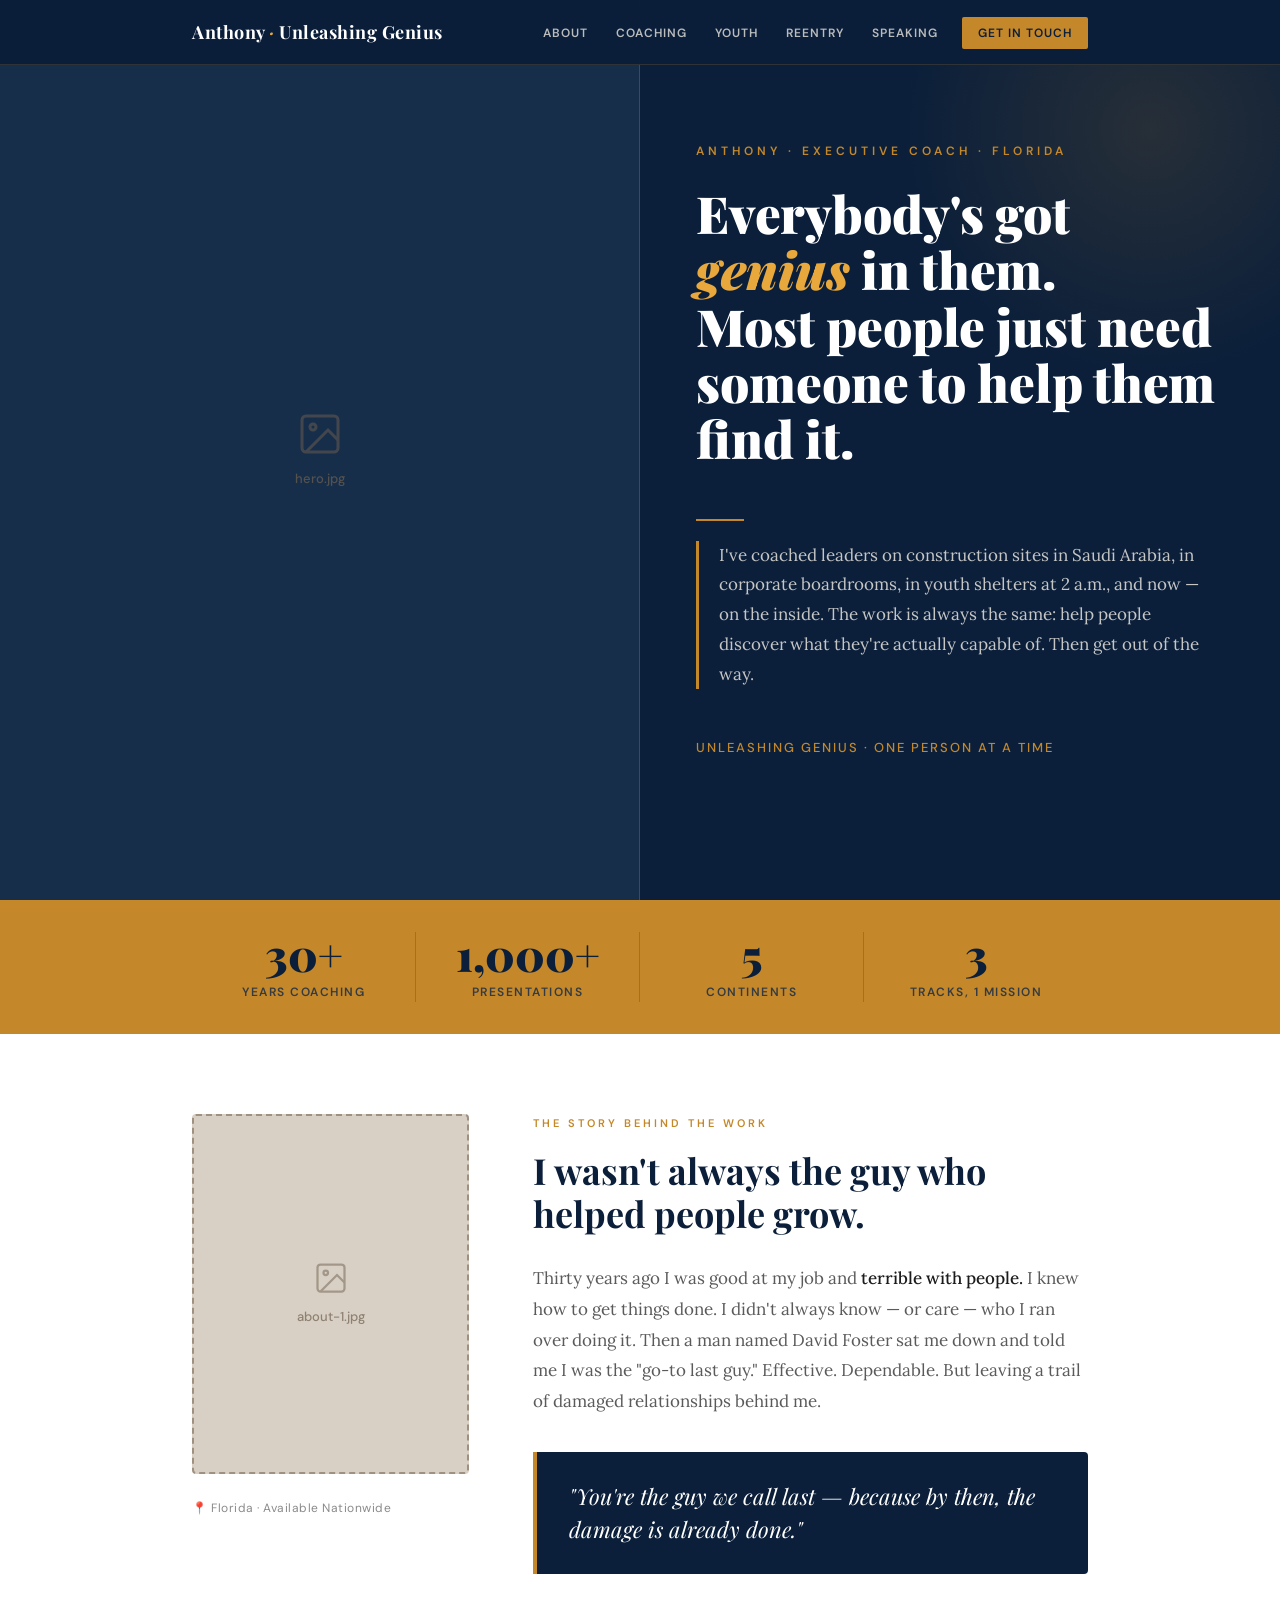
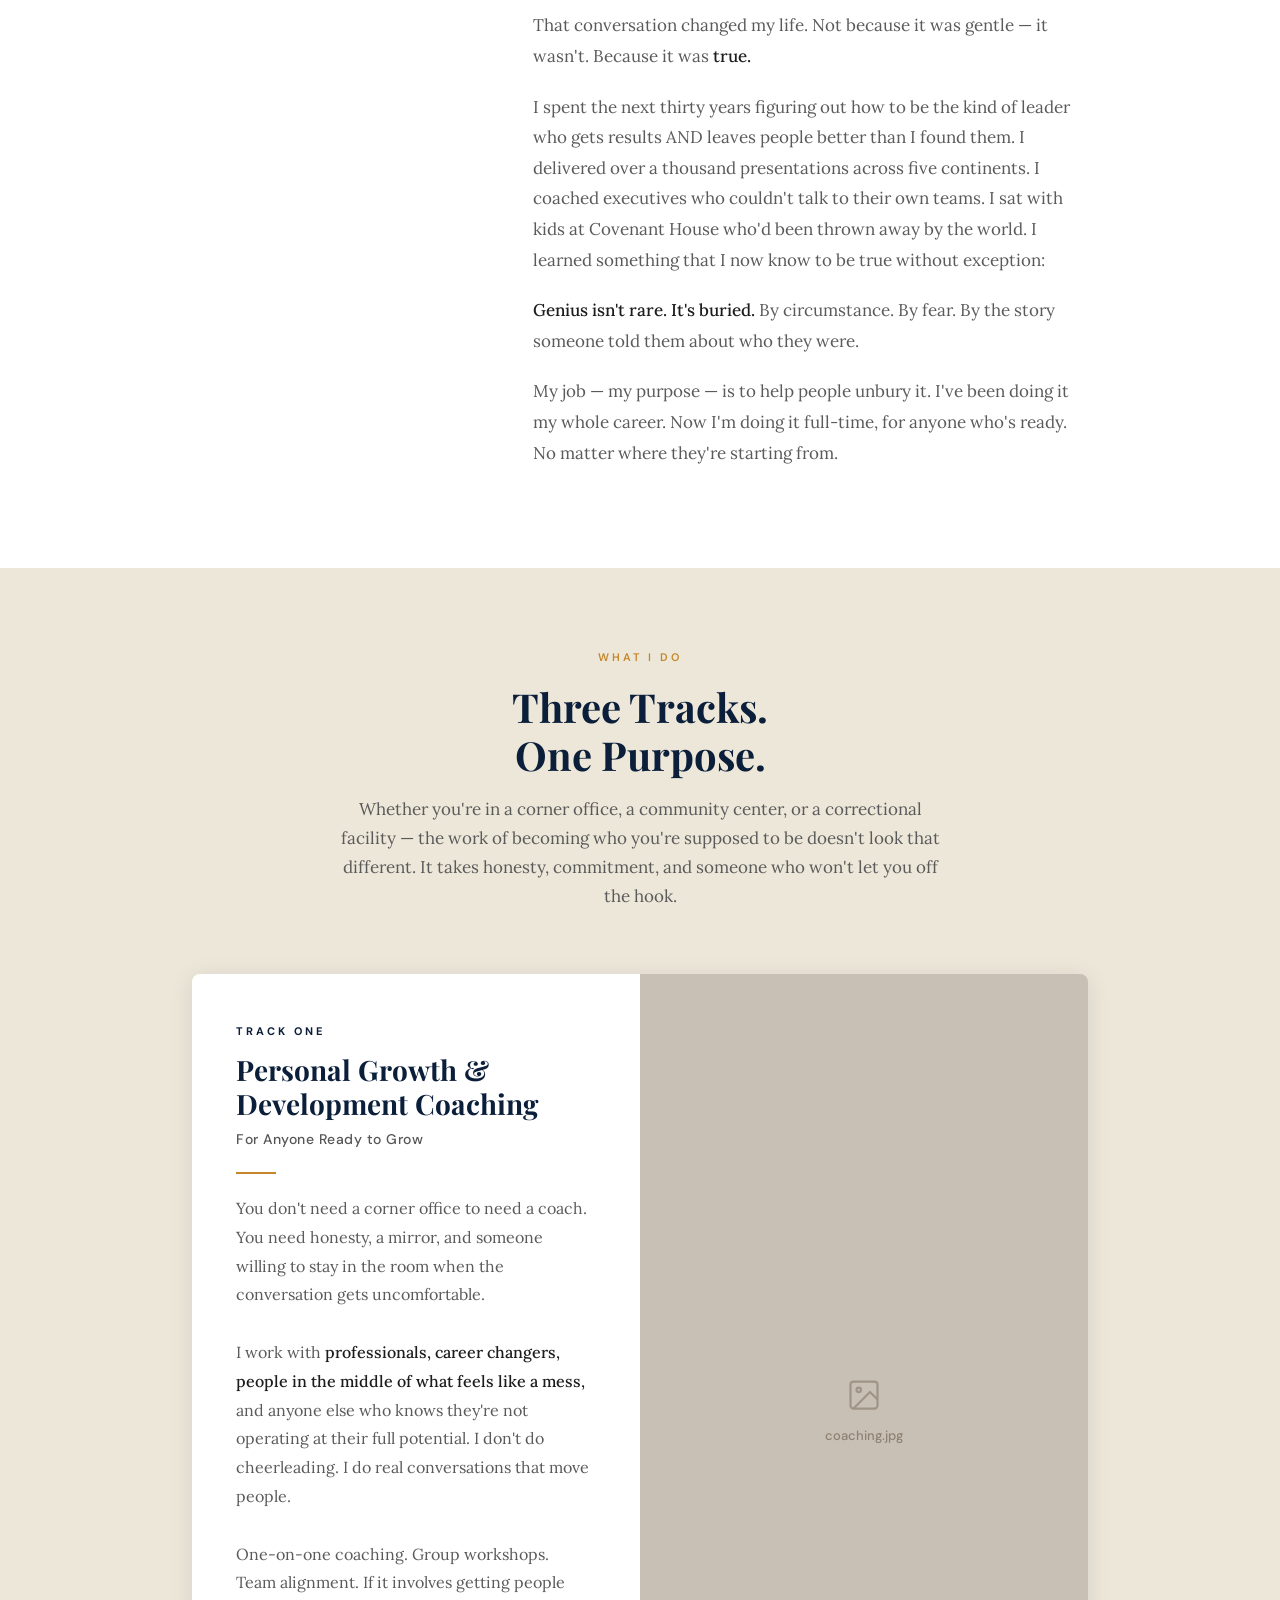
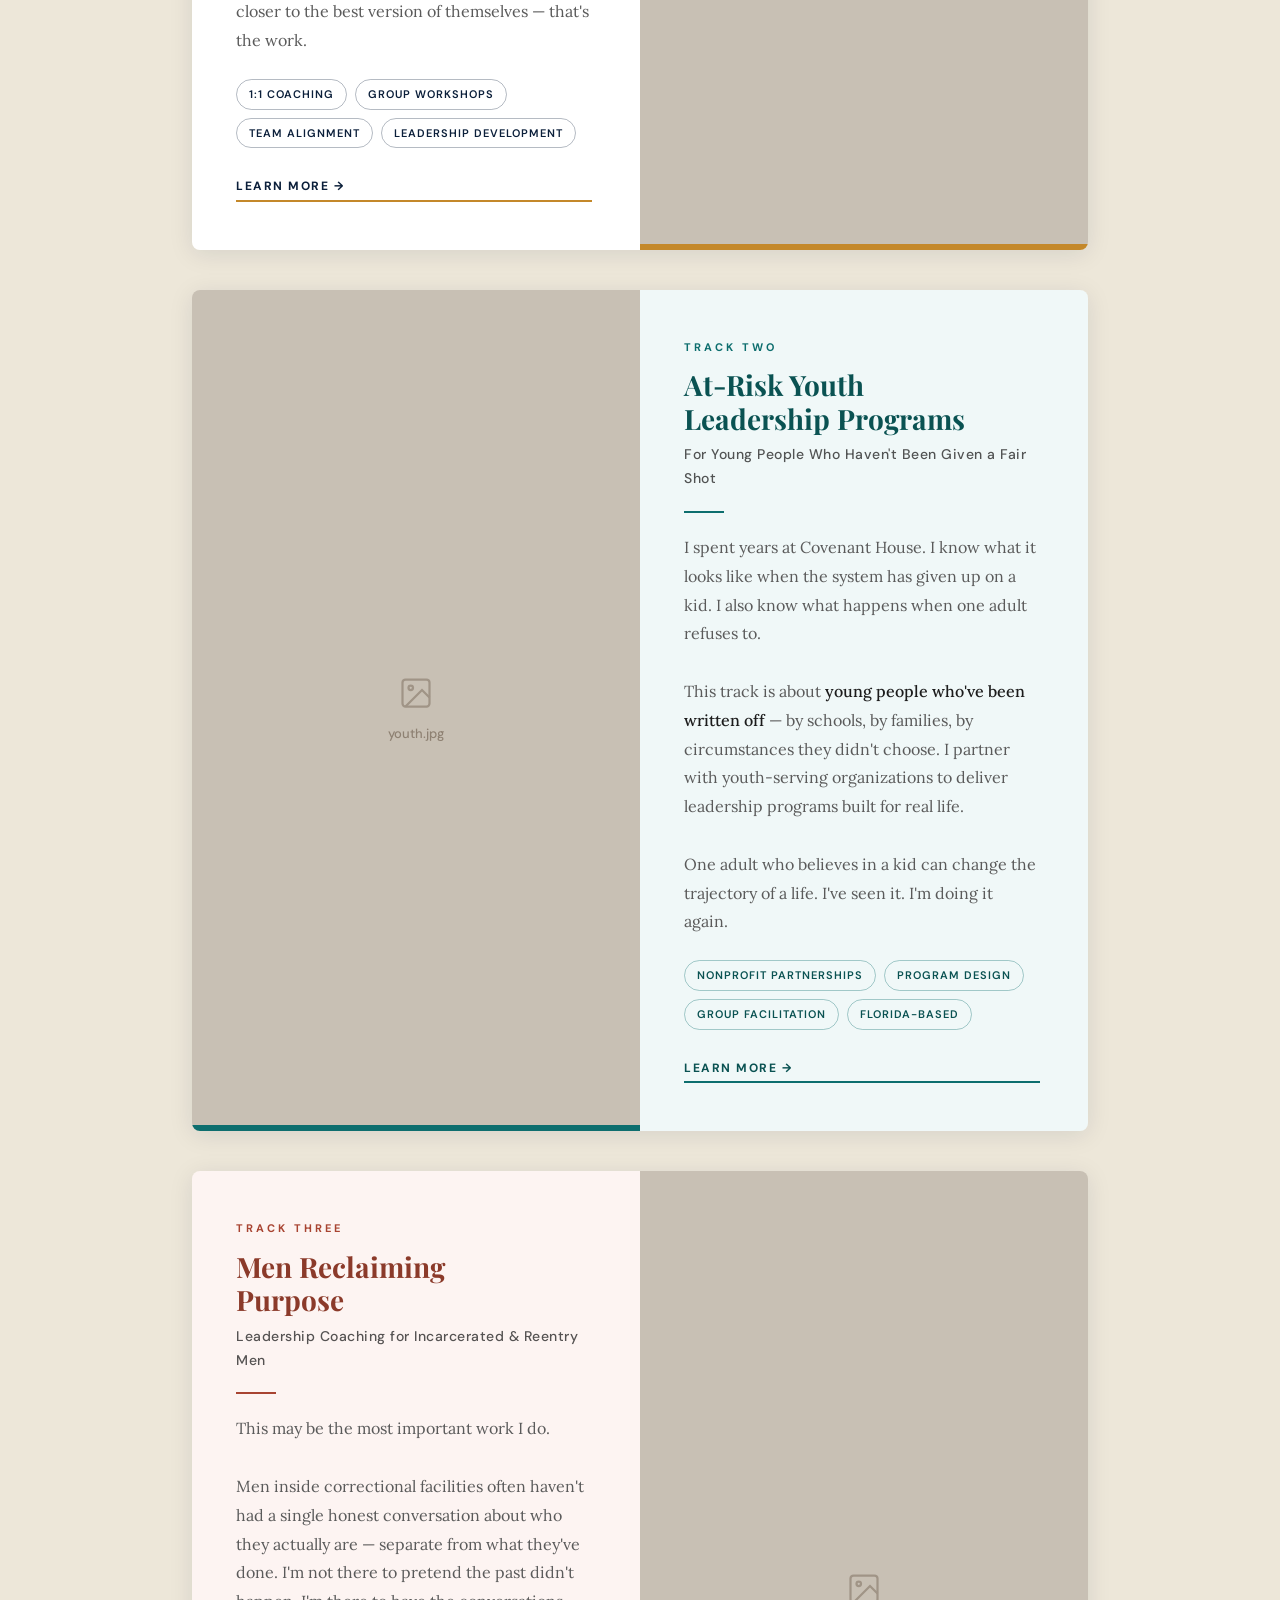
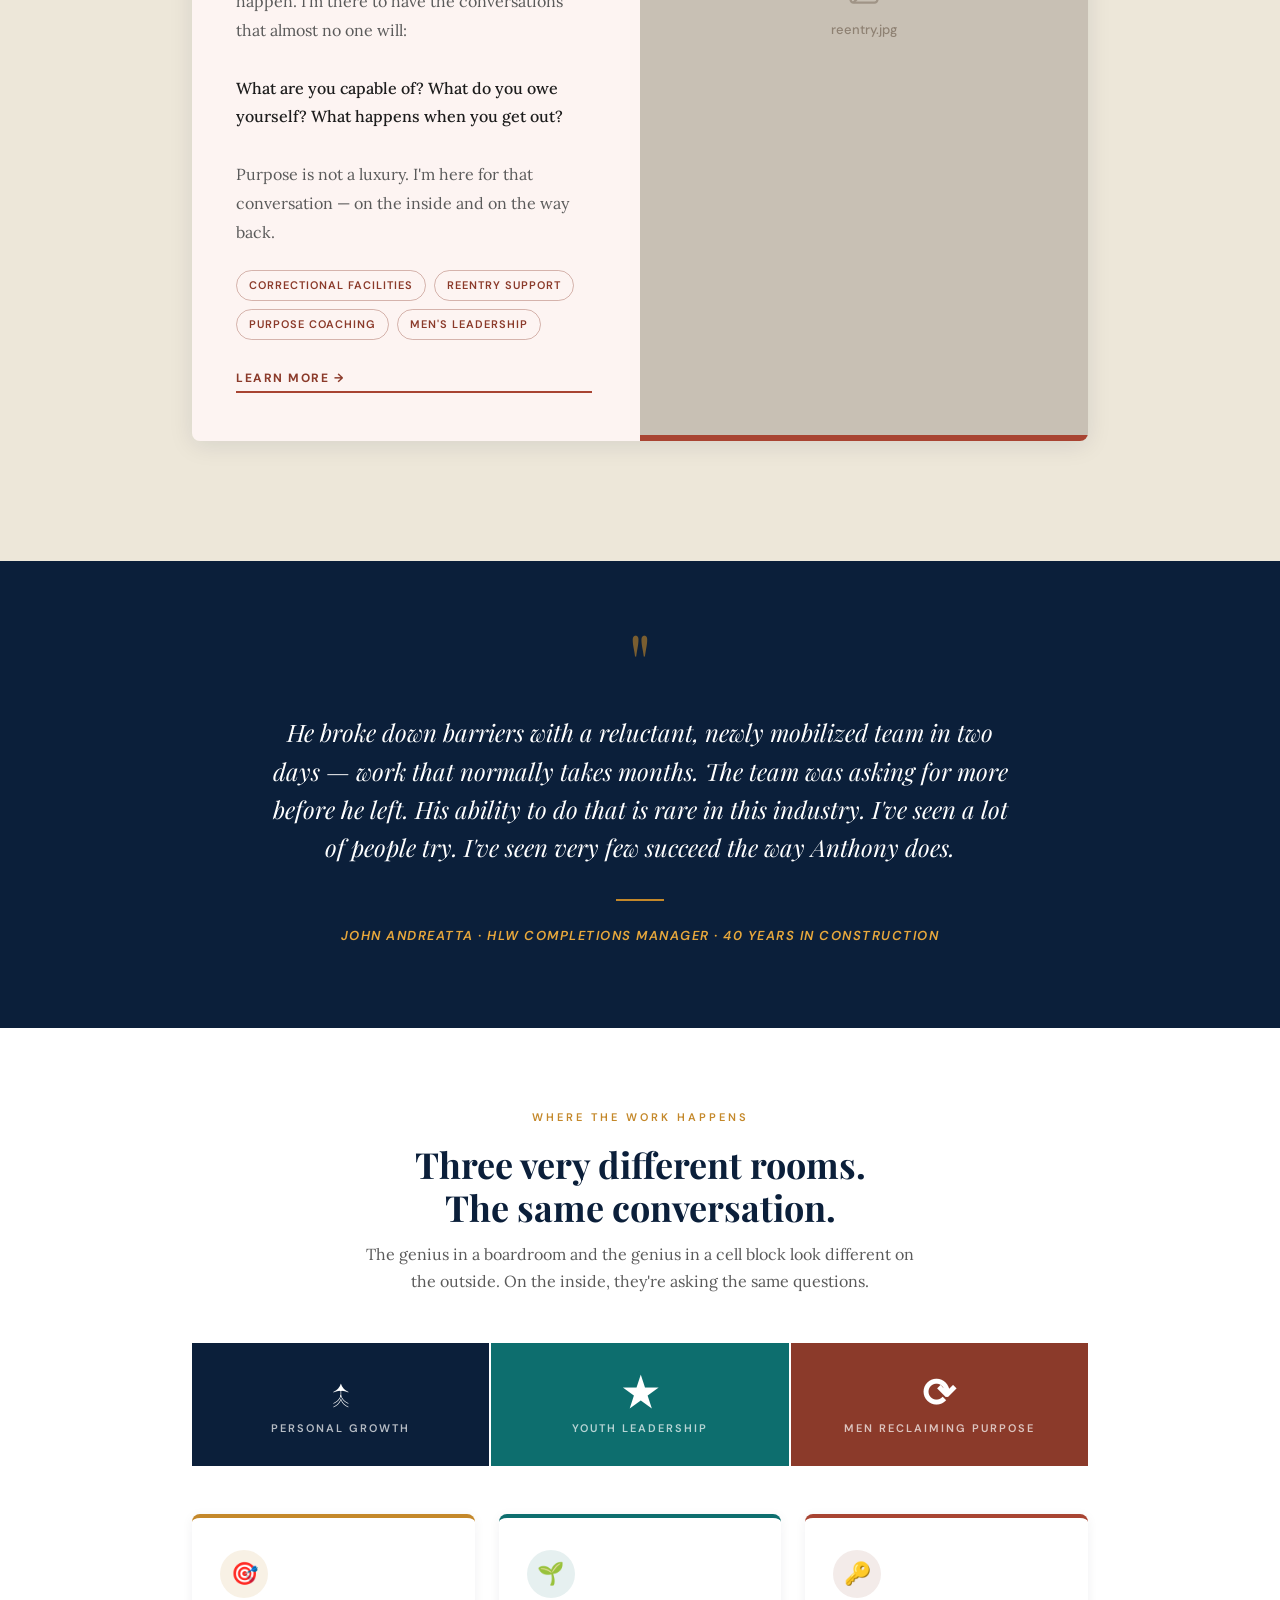
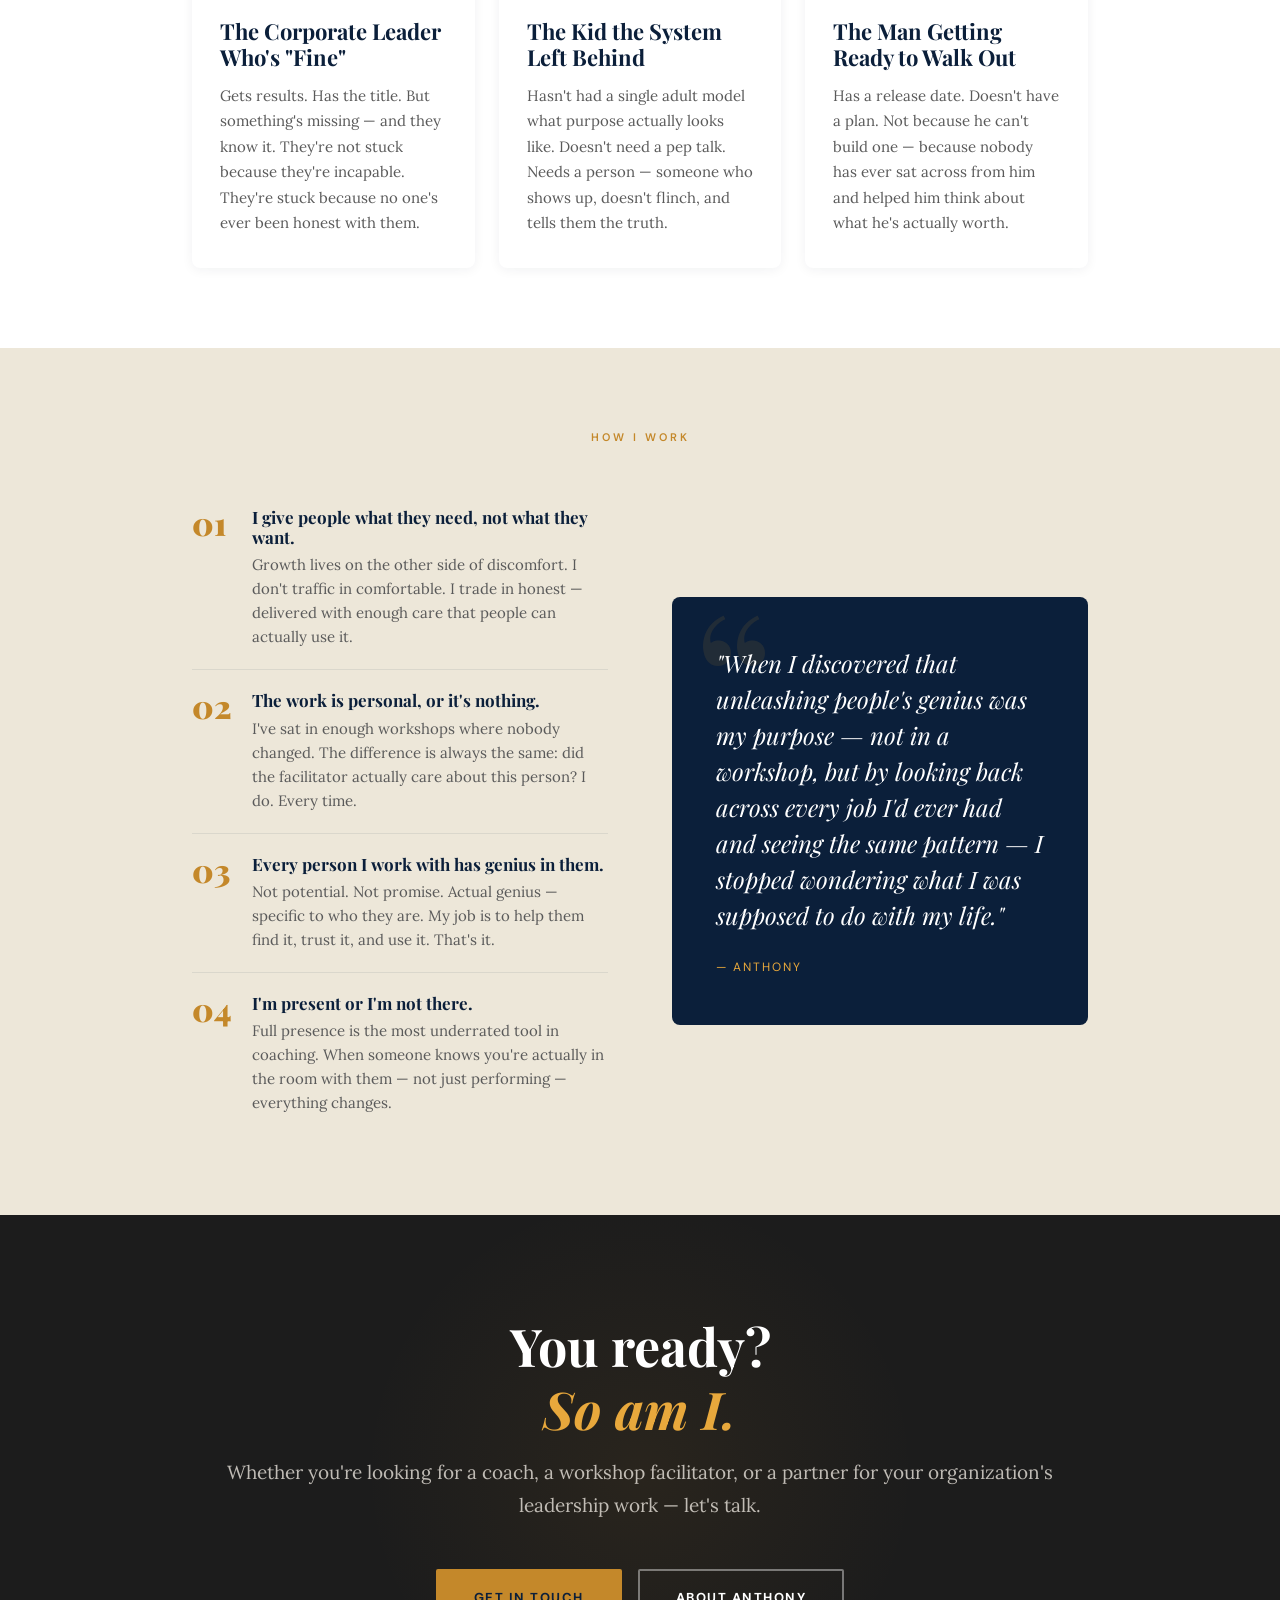
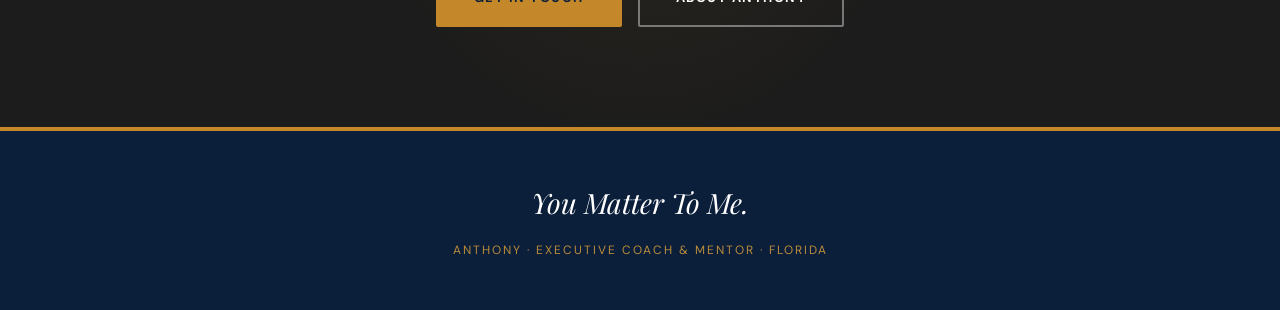
==== commit 3b5a3bfd: "Build complete multi-file static site from prototype Expands single-page HTML prototype into a full " ====
--- a/index.html
+++ b/index.html
@@ -1,692 +1,72 @@
-index<!DOCTYPE html>
+<!DOCTYPE html>
 <html lang="en">
 <head>
-<meta charset="UTF-8">
-<meta name="viewport" content="width=device-width, initial-scale=1.0">
-<title>Anthony | Unleashing Genius</title>
-<link href="https://fonts.googleapis.com/css2?family=Playfair+Display:ital,wght@0,400;0,700;0,900;1,400;1,700&family=Lora:ital,wght@0,400;0,500;1,400&family=DM+Sans:wght@300;400;500;600&display=swap" rel="stylesheet">
-<style>
-  *, *::before, *::after { box-sizing: border-box; margin: 0; padding: 0; }
-
-  :root {
-    --navy:    #0B1F3A;
-    --navy2:   #122947;
-    --gold:    #C4882A;
-    --gold2:   #E8A83C;
-    --cream:   #F5F0E8;
-    --warm:    #EDE7D9;
-    --charcoal:#1C1C1C;
-    --mid:     #5A5A5A;
-    --light:   #8A8A8A;
-    --teal:    #0D6E6E;
-    --teal2:   #0A5252;
-    --rust:    #8B3A2A;
-    --rust2:   #A84432;
-  }
-
-  html { scroll-behavior: smooth; }
-
-  body {
-    font-family: 'Lora', Georgia, serif;
-    background: var(--cream);
-    color: var(--charcoal);
-    line-height: 1.7;
-  }
-
-  /* ── UTILITY ── */
-  .container { max-width: 960px; margin: 0 auto; padding: 0 32px; }
-  .section { padding: 80px 0; }
-  .section--dark { background: var(--navy); color: var(--cream); }
-  .section--warm { background: var(--warm); }
-  .section--white { background: #fff; }
-
-  .eyebrow {
-    font-family: 'DM Sans', sans-serif;
-    font-size: 11px;
-    font-weight: 600;
-    letter-spacing: 3px;
-    text-transform: uppercase;
-    color: var(--gold);
-    margin-bottom: 16px;
-  }
-  .eyebrow--light { color: var(--gold2); }
-
-  h1, h2, h3, h4 { font-family: 'Playfair Display', Georgia, serif; line-height: 1.2; }
-
-  /* ── PHOTO PLACEHOLDER ── */
-  .photo-zone {
-    background: #D8D0C4;
-    border: 2px dashed #A09080;
-    border-radius: 4px;
-    display: flex;
-    flex-direction: column;
-    align-items: center;
-    justify-content: center;
-    color: #706050;
-    font-family: 'DM Sans', sans-serif;
-    font-size: 13px;
-    gap: 10px;
-    cursor: pointer;
-    transition: background 0.2s, border-color 0.2s;
-    position: relative;
-    overflow: hidden;
-  }
-  .photo-zone:hover { background: #CCC4B8; border-color: #907060; }
-  .photo-zone svg { opacity: 0.5; }
-  .photo-zone span { opacity: 0.7; font-weight: 500; }
-  .photo-zone input[type="file"] {
-    position: absolute; inset: 0; opacity: 0; cursor: pointer; width: 100%; height: 100%;
-  }
-  .photo-zone img {
-    position: absolute; inset: 0; width: 100%; height: 100%;
-    object-fit: cover; border-radius: 2px;
-  }
-
-  /* ── HERO ── */
-  .hero {
-    background: var(--navy);
-    padding: 0;
-    min-height: 100vh;
-    display: grid;
-    grid-template-columns: 1fr 1fr;
-    position: relative;
-    overflow: hidden;
-  }
-  .hero::before {
-    content: '';
-    position: absolute;
-    top: -120px; right: -120px;
-    width: 500px; height: 500px;
-    background: radial-gradient(circle, rgba(196,136,42,0.15) 0%, transparent 70%);
-    pointer-events: none;
-  }
-  .hero-photo {
-    position: relative;
-    min-height: 600px;
-  }
-  .hero-photo .photo-zone {
-    position: absolute; inset: 0;
-    border-radius: 0;
-    background: #162E4A;
-    border: none;
-    border-right: 1px solid rgba(196,136,42,0.3);
-  }
-  .hero-photo .photo-zone svg { width: 48px; height: 48px; }
-  .hero-photo .photo-zone span { font-size: 14px; }
-  .hero-content {
-    display: flex;
-    flex-direction: column;
-    justify-content: center;
-    padding: 80px 64px 80px 56px;
-    position: relative;
-  }
-  .hero-name {
-    font-family: 'DM Sans', sans-serif;
-    font-size: 12px;
-    font-weight: 600;
-    letter-spacing: 4px;
-    text-transform: uppercase;
-    color: var(--gold);
-    margin-bottom: 24px;
-  }
-  .hero-headline {
-    font-family: 'Playfair Display', serif;
-    font-size: clamp(38px, 4vw, 52px);
-    font-weight: 900;
-    color: #fff;
-    line-height: 1.1;
-    margin-bottom: 32px;
-  }
-  .hero-headline em {
-    font-style: italic;
-    color: var(--gold2);
-  }
-  .hero-sub {
-    font-family: 'Lora', serif;
-    font-size: 17px;
-    color: rgba(245,240,232,0.8);
-    line-height: 1.75;
-    margin-bottom: 48px;
-    border-left: 3px solid var(--gold);
-    padding-left: 20px;
-  }
-  .hero-tagline {
-    font-family: 'DM Sans', sans-serif;
-    font-size: 13px;
-    letter-spacing: 2px;
-    text-transform: uppercase;
-    color: var(--gold);
-    font-weight: 500;
-  }
-  .hero-divider {
-    width: 48px; height: 2px;
-    background: var(--gold);
-    margin: 20px 0;
-  }
-
-  /* ── STATS BAR ── */
-  .stats-bar {
-    background: var(--gold);
-    padding: 32px 0;
-  }
-  .stats-grid {
-    display: grid;
-    grid-template-columns: repeat(4, 1fr);
-    gap: 0;
-    max-width: 960px;
-    margin: 0 auto;
-    padding: 0 32px;
-  }
-  .stat-item {
-    text-align: center;
-    padding: 0 24px;
-    border-right: 1px solid rgba(11,31,58,0.2);
-  }
-  .stat-item:last-child { border-right: none; }
-  .stat-num {
-    font-family: 'Playfair Display', serif;
-    font-size: 44px;
-    font-weight: 900;
-    color: var(--navy);
-    line-height: 1;
-    margin-bottom: 6px;
-  }
-  .stat-label {
-    font-family: 'DM Sans', sans-serif;
-    font-size: 12px;
-    font-weight: 600;
-    letter-spacing: 1.5px;
-    text-transform: uppercase;
-    color: var(--navy2);
-    opacity: 0.8;
-  }
-
-  /* ── STORY ── */
-  .story-grid {
-    display: grid;
-    grid-template-columns: 1fr 2fr;
-    gap: 64px;
-    align-items: start;
-  }
-  .story-sidebar {
-    position: sticky;
-    top: 40px;
-  }
-  .story-photo {
-    height: 360px;
-    border-radius: 4px;
-    margin-bottom: 24px;
-  }
-  .story-caption {
-    font-family: 'DM Sans', sans-serif;
-    font-size: 12px;
-    color: var(--light);
-    letter-spacing: 0.5px;
-  }
-  .story-text h2 {
-    font-size: 38px;
-    color: var(--navy);
-    margin-bottom: 28px;
-  }
-  .story-text p {
-    font-size: 17px;
-    color: var(--mid);
-    margin-bottom: 20px;
-    line-height: 1.8;
-  }
-  .story-text p strong { color: var(--charcoal); font-weight: 500; }
-  .pull-quote {
-    margin: 36px 0;
-    padding: 28px 32px;
-    background: var(--navy);
-    border-left: 4px solid var(--gold);
-    border-radius: 0 4px 4px 0;
-  }
-  .pull-quote p {
-    font-family: 'Playfair Display', serif;
-    font-size: 22px;
-    font-style: italic;
-    color: #fff;
-    line-height: 1.5;
-    margin: 0;
-  }
-
-  /* ── TRACKS ── */
-  .tracks-intro {
-    text-align: center;
-    max-width: 620px;
-    margin: 0 auto 64px;
-  }
-  .tracks-intro h2 {
-    font-size: 40px;
-    color: var(--navy);
-    margin-bottom: 16px;
-  }
-  .tracks-intro p {
-    font-size: 17px;
-    color: var(--mid);
-  }
-
-  .track-card {
-    display: grid;
-    grid-template-columns: 1fr 1fr;
-    gap: 0;
-    margin-bottom: 40px;
-    border-radius: 8px;
-    overflow: hidden;
-    box-shadow: 0 4px 24px rgba(11,31,58,0.10);
-  }
-  .track-card:nth-child(even) { direction: rtl; }
-  .track-card:nth-child(even) > * { direction: ltr; }
-
-  .track-visual {
-    position: relative;
-    min-height: 380px;
-  }
-  .track-photo {
-    position: absolute; inset: 0;
-    background: #C8C0B4;
-    display: flex; flex-direction: column;
-    align-items: center; justify-content: center;
-    gap: 12px;
-    color: #706050;
-    font-family: 'DM Sans', sans-serif;
-    font-size: 13px;
-    cursor: pointer;
-    transition: background 0.2s;
-    overflow: hidden;
-  }
-  .track-photo:hover { background: #BCB4A8; }
-  .track-photo svg { opacity: 0.45; }
-  .track-photo span { opacity: 0.65; font-weight: 500; }
-  .track-photo input[type="file"] { position: absolute; inset: 0; opacity: 0; cursor: pointer; }
-  .track-photo img { position: absolute; inset: 0; width: 100%; height: 100%; object-fit: cover; }
-
-  .track-accent {
-    position: absolute;
-    bottom: 0; left: 0; right: 0;
-    height: 6px;
-  }
-
-  .track-content {
-    padding: 48px 48px 48px 44px;
-    display: flex;
-    flex-direction: column;
-    justify-content: center;
-  }
-  .track-num {
-    font-family: 'DM Sans', sans-serif;
-    font-size: 11px;
-    font-weight: 700;
-    letter-spacing: 3px;
-    text-transform: uppercase;
-    margin-bottom: 12px;
-  }
-  .track-title {
-    font-family: 'Playfair Display', serif;
-    font-size: 28px;
-    font-weight: 700;
-    line-height: 1.2;
-    margin-bottom: 8px;
-  }
-  .track-subtitle {
-    font-family: 'DM Sans', sans-serif;
-    font-size: 14px;
-    font-weight: 500;
-    letter-spacing: 0.5px;
-    margin-bottom: 20px;
-    opacity: 0.75;
-  }
-  .track-divider {
-    width: 40px; height: 2px;
-    margin-bottom: 20px;
-  }
-  .track-body {
-    font-family: 'Lora', serif;
-    font-size: 16px;
-    line-height: 1.8;
-    color: var(--mid);
-  }
-  .track-body strong { font-weight: 500; color: var(--charcoal); }
-  .track-tags {
-    display: flex;
-    flex-wrap: wrap;
-    gap: 8px;
-    margin-top: 24px;
-  }
-  .track-tag {
-    font-family: 'DM Sans', sans-serif;
-    font-size: 11px;
-    font-weight: 600;
-    letter-spacing: 1px;
-    text-transform: uppercase;
-    padding: 5px 12px;
-    border-radius: 20px;
-    border: 1.5px solid;
-  }
-
-  /* Track colors */
-  .track--1 .track-num  { color: var(--navy); }
-  .track--1 .track-title { color: var(--navy); }
-  .track--1 .track-divider { background: var(--gold); }
-  .track--1 .track-accent { background: var(--gold); }
-  .track--1 .track-content { background: #fff; }
-  .track--1 .track-tag { color: var(--navy); border-color: rgba(11,31,58,0.3); }
-
-  .track--2 .track-num  { color: var(--teal); }
-  .track--2 .track-title { color: var(--teal2); }
-  .track--2 .track-divider { background: var(--teal); }
-  .track--2 .track-accent { background: var(--teal); }
-  .track--2 .track-content { background: #F0F8F8; }
-  .track--2 .track-tag { color: var(--teal2); border-color: rgba(13,110,110,0.35); }
-
-  .track--3 .track-num  { color: var(--rust2); }
-  .track--3 .track-title { color: var(--rust); }
-  .track--3 .track-divider { background: var(--rust2); }
-  .track--3 .track-accent { background: var(--rust2); }
-  .track--3 .track-content { background: #FDF4F2; }
-  .track--3 .track-tag { color: var(--rust); border-color: rgba(139,58,42,0.35); }
-
-  /* ── TESTIMONIAL ── */
-  .testimonial-section {
-    background: var(--navy);
-    padding: 80px 0;
-  }
-  .testimonial-inner {
-    max-width: 800px;
-    margin: 0 auto;
-    padding: 0 32px;
-    text-align: center;
-  }
-  .testimonial-mark {
-    font-family: 'Playfair Display', serif;
-    font-size: 80px;
-    color: var(--gold);
-    line-height: 0.5;
-    margin-bottom: 32px;
-    display: block;
-    opacity: 0.6;
-  }
-  .testimonial-text {
-    font-family: 'Playfair Display', serif;
-    font-size: 24px;
-    font-style: italic;
-    color: #fff;
-    line-height: 1.6;
-    margin-bottom: 32px;
-  }
-  .testimonial-attr {
-    font-family: 'DM Sans', sans-serif;
-    font-size: 13px;
-    font-weight: 600;
-    letter-spacing: 1.5px;
-    text-transform: uppercase;
-    color: var(--gold2);
-  }
-  .testimonial-bar {
-    width: 48px; height: 2px;
-    background: var(--gold);
-    margin: 20px auto;
-  }
-
-  /* ── IMPACT VISUAL ── */
-  .impact-grid {
-    display: grid;
-    grid-template-columns: repeat(3, 1fr);
-    gap: 24px;
-    margin-top: 48px;
-  }
-  .impact-card {
-    background: #fff;
-    border-radius: 8px;
-    padding: 32px 28px;
-    border-top: 4px solid;
-    box-shadow: 0 2px 12px rgba(11,31,58,0.06);
-  }
-  .impact-card:nth-child(1) { border-color: var(--gold); }
-  .impact-card:nth-child(2) { border-color: var(--teal); }
-  .impact-card:nth-child(3) { border-color: var(--rust2); }
-  .impact-icon {
-    width: 48px; height: 48px;
-    border-radius: 50%;
-    display: flex; align-items: center; justify-content: center;
-    font-size: 22px;
-    margin-bottom: 20px;
-  }
-  .impact-card:nth-child(1) .impact-icon { background: rgba(196,136,42,0.12); }
-  .impact-card:nth-child(2) .impact-icon { background: rgba(13,110,110,0.1); }
-  .impact-card:nth-child(3) .impact-icon { background: rgba(139,58,42,0.1); }
-  .impact-card h3 {
-    font-family: 'Playfair Display', serif;
-    font-size: 22px;
-    margin-bottom: 12px;
-    color: var(--navy);
-  }
-  .impact-card p {
-    font-family: 'Lora', serif;
-    font-size: 15px;
-    color: var(--mid);
-    line-height: 1.7;
-  }
-
-  /* ── MISSION VISUAL ── */
-  .mission-bar {
-    display: grid;
-    grid-template-columns: repeat(3, 1fr);
-    gap: 2px;
-    margin: 48px 0;
-  }
-  .mission-seg {
-    padding: 28px 24px;
-    text-align: center;
-  }
-  .mission-seg:nth-child(1) { background: var(--navy); }
-  .mission-seg:nth-child(2) { background: var(--teal); }
-  .mission-seg:nth-child(3) { background: var(--rust); }
-  .mission-pct {
-    font-family: 'Playfair Display', serif;
-    font-size: 40px;
-    font-weight: 900;
-    color: #fff;
-    line-height: 1;
-  }
-  .mission-label {
-    font-family: 'DM Sans', sans-serif;
-    font-size: 11px;
-    font-weight: 600;
-    letter-spacing: 2px;
-    text-transform: uppercase;
-    color: rgba(255,255,255,0.7);
-    margin-top: 8px;
-  }
-
-  /* ── PHILOSOPHY ── */
-  .philosophy-grid {
-    display: grid;
-    grid-template-columns: 1fr 1fr;
-    gap: 64px;
-    align-items: center;
-  }
-  .philosophy-list {
-    list-style: none;
-  }
-  .philosophy-item {
-    display: flex;
-    gap: 20px;
-    padding: 20px 0;
-    border-bottom: 1px solid rgba(11,31,58,0.08);
-  }
-  .philosophy-item:last-child { border-bottom: none; }
-  .phi-num {
-    font-family: 'Playfair Display', serif;
-    font-size: 32px;
-    font-weight: 900;
-    color: var(--gold);
-    line-height: 1;
-    min-width: 40px;
-  }
-  .phi-text h4 {
-    font-size: 17px;
-    color: var(--navy);
-    margin-bottom: 6px;
-  }
-  .phi-text p {
-    font-family: 'Lora', serif;
-    font-size: 15px;
-    color: var(--mid);
-    line-height: 1.6;
-  }
-  .philosophy-quote {
-    background: var(--navy);
-    border-radius: 8px;
-    padding: 48px 44px;
-    position: relative;
-    overflow: hidden;
-  }
-  .philosophy-quote::before {
-    content: '\201C';
-    font-family: 'Playfair Display', serif;
-    font-size: 200px;
-    color: rgba(196,136,42,0.12);
-    position: absolute;
-    top: -20px; left: 20px;
-    line-height: 1;
-    pointer-events: none;
-  }
-  .philosophy-quote p {
-    font-family: 'Playfair Display', serif;
-    font-size: 24px;
-    font-style: italic;
-    color: #fff;
-    line-height: 1.5;
-    position: relative;
-    z-index: 1;
-    margin-bottom: 24px;
-  }
-  .philosophy-quote .attr {
-    font-family: 'DM Sans', sans-serif;
-    font-size: 12px;
-    letter-spacing: 2px;
-    text-transform: uppercase;
-    color: var(--gold2);
-    position: relative;
-    z-index: 1;
-  }
-
-  /* ── CTA ── */
-  .cta-section {
-    background: var(--charcoal);
-    padding: 100px 0;
-    text-align: center;
-    position: relative;
-    overflow: hidden;
-  }
-  .cta-section::before {
-    content: '';
-    position: absolute;
-    top: 50%; left: 50%;
-    transform: translate(-50%, -50%);
-    width: 600px; height: 600px;
-    background: radial-gradient(circle, rgba(196,136,42,0.08) 0%, transparent 65%);
-    pointer-events: none;
-  }
-  .cta-section h2 {
-    font-size: 52px;
-    color: #fff;
-    margin-bottom: 16px;
-    position: relative;
-  }
-  .cta-section h2 em {
-    color: var(--gold2);
-    font-style: italic;
-  }
-  .cta-section p {
-    font-family: 'Lora', serif;
-    font-size: 19px;
-    color: rgba(245,240,232,0.75);
-    margin-bottom: 48px;
-    position: relative;
-  }
-  .cta-buttons {
-    display: flex;
-    gap: 16px;
-    justify-content: center;
-    flex-wrap: wrap;
-    position: relative;
-  }
-  .btn {
-    font-family: 'DM Sans', sans-serif;
-    font-size: 13px;
-    font-weight: 700;
-    letter-spacing: 1.5px;
-    text-transform: uppercase;
-    padding: 16px 36px;
-    border-radius: 2px;
-    border: 2px solid;
-    cursor: pointer;
-    text-decoration: none;
-    display: inline-block;
-    transition: all 0.2s;
-  }
-  .btn--primary { background: var(--gold); color: var(--navy); border-color: var(--gold); }
-  .btn--primary:hover { background: var(--gold2); border-color: var(--gold2); }
-  .btn--outline { background: transparent; color: #fff; border-color: rgba(255,255,255,0.4); }
-  .btn--outline:hover { border-color: #fff; }
-
-  /* ── SIGN-OFF ── */
-  .signoff {
-    background: var(--navy);
-    padding: 48px 0;
-    text-align: center;
-    border-top: 4px solid var(--gold);
-  }
-  .signoff p {
-    font-family: 'Playfair Display', serif;
-    font-size: 28px;
-    font-style: italic;
-    color: #fff;
-    margin-bottom: 8px;
-  }
-  .signoff small {
-    font-family: 'DM Sans', sans-serif;
-    font-size: 12px;
-    letter-spacing: 2px;
-    text-transform: uppercase;
-    color: var(--gold2);
-    opacity: 0.8;
-  }
-
-  /* ── PRINT / EXPORT ── */
-  @media print {
-    .photo-zone input[type="file"], .track-photo input[type="file"] { display: none; }
-  }
-
-  @media (max-width: 768px) {
-    .hero { grid-template-columns: 1fr; }
-    .hero-photo { min-height: 300px; }
-    .hero-content { padding: 48px 32px; }
-    .stats-grid { grid-template-columns: repeat(2, 1fr); gap: 16px; }
-    .stat-item { border-right: none; border-bottom: 1px solid rgba(11,31,58,0.15); padding: 12px 0; }
-    .story-grid, .philosophy-grid { grid-template-columns: 1fr; gap: 40px; }
-    .track-card { grid-template-columns: 1fr; }
-    .track-card:nth-child(even) { direction: ltr; }
-    .track-visual { min-height: 260px; }
-    .impact-grid, .mission-bar { grid-template-columns: 1fr; }
-    .cta-section h2 { font-size: 36px; }
-  }
-</style>
+  <meta charset="UTF-8">
+  <meta name="viewport" content="width=device-width, initial-scale=1.0">
+  <title>Anthony | Executive Coach &amp; Mentor · Unleashing Genius</title>
+  <meta name="description" content="Anthony is an Executive Coach & Mentor based in Florida — working with professionals, at-risk youth, and men in reentry. Thirty years. Three tracks. One mission: Unleashing Genius.">
+
+  <!-- Open Graph -->
+  <meta property="og:title" content="Anthony | Unleashing Genius">
+  <meta property="og:description" content="Executive Coach & Mentor. Personal growth coaching, youth leadership programs, and reentry coaching for men. Based in Florida, available nationwide.">
+  <meta property="og:type" content="website">
+  <meta property="og:image" content="images/hero.jpg">
+
+  <!-- Twitter Card -->
+  <meta name="twitter:card" content="summary_large_image">
+  <meta name="twitter:title" content="Anthony | Unleashing Genius">
+  <meta name="twitter:description" content="Executive Coach & Mentor. Three tracks. One mission.">
+
+  <!-- Fonts -->
+  <link rel="preconnect" href="https://fonts.googleapis.com">
+  <link rel="preconnect" href="https://fonts.gstatic.com" crossorigin>
+  <link href="https://fonts.googleapis.com/css2?family=Playfair+Display:ital,wght@0,400;0,700;0,900;1,400;1,700&family=Lora:ital,wght@0,400;0,500;1,400&family=DM+Sans:wght@300;400;500;600;700&display=swap" rel="stylesheet">
+
+  <!-- Styles -->
+  <link rel="stylesheet" href="css/base.css">
+  <link rel="stylesheet" href="css/nav.css">
+  <link rel="stylesheet" href="css/home.css">
 </head>
 <body>
 
 <!-- ═══════════════════════════════════════════════
+     NAVIGATION
+═══════════════════════════════════════════════ -->
+<nav class="nav" aria-label="Main navigation">
+  <div class="nav-inner">
+    <a href="index.html" class="nav-brand">Anthony <em>·</em> Unleashing Genius</a>
+    <ul class="nav-links" role="list">
+      <li><a href="about.html">About</a></li>
+      <li><a href="coaching.html">Coaching</a></li>
+      <li><a href="youth.html">Youth</a></li>
+      <li><a href="reentry.html">Reentry</a></li>
+      <li><a href="speaking.html">Speaking</a></li>
+      <li class="nav-cta"><a href="contact.html">Get in Touch</a></li>
+    </ul>
+    <button class="nav-toggle" aria-label="Open menu" aria-expanded="false" aria-controls="nav-drawer">
+      <span></span><span></span><span></span>
+    </button>
+  </div>
+</nav>
+<nav id="nav-drawer" class="nav-drawer" aria-label="Mobile navigation">
+  <a href="index.html">Home</a>
+  <a href="about.html">About</a>
+  <a href="coaching.html">Track 1 — Coaching</a>
+  <a href="youth.html">Track 2 — Youth</a>
+  <a href="reentry.html">Track 3 — Reentry</a>
+  <a href="speaking.html">Speaking</a>
+  <div class="nav-drawer-cta"><a href="contact.html">Get in Touch</a></div>
+</nav>
+
+<!-- ═══════════════════════════════════════════════
      HERO
 ═══════════════════════════════════════════════ -->
-<section class="hero">
+<section class="hero" aria-label="Introduction">
   <div class="hero-photo">
-    <div class="photo-zone">
-      <input type="file" accept="image/*" onchange="loadPhoto(this, this.parentElement)">
-      <svg width="48" height="48" viewBox="0 0 24 24" fill="none" stroke="currentColor" stroke-width="1.5"><rect x="3" y="3" width="18" height="18" rx="2"/><circle cx="8.5" cy="8.5" r="1.5"/><path d="M21 15l-5-5L5 21"/></svg>
-      <span>Click to add your photo</span>
+    <div class="photo-zone" role="img" aria-label="Photo of Anthony">
+      <img src="images/hero.jpg" alt="Anthony — Executive Coach and Mentor" class="photo-slot" onerror="this.style.display='none'">
+      <svg width="48" height="48" viewBox="0 0 24 24" fill="none" stroke="currentColor" stroke-width="1.5" aria-hidden="true"><rect x="3" y="3" width="18" height="18" rx="2"/><circle cx="8.5" cy="8.5" r="1.5"/><path d="M21 15l-5-5L5 21"/></svg>
+      <span>hero.jpg</span>
     </div>
   </div>
   <div class="hero-content">
@@ -711,7 +91,7 @@
 <!-- ═══════════════════════════════════════════════
      STATS BAR
 ═══════════════════════════════════════════════ -->
-<div class="stats-bar">
+<div class="stats-bar" aria-label="Career highlights">
   <div class="stats-grid">
     <div class="stat-item">
       <div class="stat-num">30+</div>
@@ -739,32 +119,32 @@
   <div class="container">
     <div class="story-grid">
       <div class="story-sidebar">
-        <div class="photo-zone story-photo">
-          <input type="file" accept="image/*" onchange="loadPhoto(this, this.parentElement)">
-          <svg width="36" height="36" viewBox="0 0 24 24" fill="none" stroke="currentColor" stroke-width="1.5"><rect x="3" y="3" width="18" height="18" rx="2"/><circle cx="8.5" cy="8.5" r="1.5"/><path d="M21 15l-5-5L5 21"/></svg>
-          <span>Add a second photo here</span>
+        <div class="photo-zone story-photo" role="img" aria-label="Photo of Anthony in the field">
+          <img src="images/about-1.jpg" alt="Anthony — workshop or field moment" class="photo-slot" loading="lazy" onerror="this.style.display='none'">
+          <svg width="36" height="36" viewBox="0 0 24 24" fill="none" stroke="currentColor" stroke-width="1.5" aria-hidden="true"><rect x="3" y="3" width="18" height="18" rx="2"/><circle cx="8.5" cy="8.5" r="1.5"/><path d="M21 15l-5-5L5 21"/></svg>
+          <span>about-1.jpg</span>
         </div>
         <div class="story-caption">📍 Florida · Available Nationwide</div>
       </div>
       <div class="story-text">
         <div class="eyebrow">The Story Behind the Work</div>
-        <h2>I wasn't always the guy who helped people grow.</h2>
-        <p>
+        <h2 class="reveal">I wasn't always the guy who helped people grow.</h2>
+        <p class="reveal">
           Thirty years ago I was good at my job and <strong>terrible with people.</strong> I knew how to get things done. I didn't always know — or care — who I ran over doing it. Then a man named David Foster sat me down and told me I was the "go-to last guy." Effective. Dependable. But leaving a trail of damaged relationships behind me.
         </p>
-        <div class="pull-quote">
+        <div class="pull-quote reveal">
           <p>"You're the guy we call last — because by then, the damage is already done."</p>
         </div>
-        <p>
+        <p class="reveal">
           That conversation changed my life. Not because it was gentle — it wasn't. Because it was <strong>true.</strong>
         </p>
-        <p>
+        <p class="reveal">
           I spent the next thirty years figuring out how to be the kind of leader who gets results AND leaves people better than I found them. I delivered over a thousand presentations across five continents. I coached executives who couldn't talk to their own teams. I sat with kids at Covenant House who'd been thrown away by the world. I learned something that I now know to be true without exception:
         </p>
-        <p>
+        <p class="reveal">
           <strong>Genius isn't rare. It's buried.</strong> By circumstance. By fear. By the story someone told them about who they were.
         </p>
-        <p>
+        <p class="reveal">
           My job — my purpose — is to help people unbury it. I've been doing it my whole career. Now I'm doing it full-time, for anyone who's ready. No matter where they're starting from.
         </p>
       </div>
@@ -777,19 +157,19 @@
 ═══════════════════════════════════════════════ -->
 <section class="section section--warm">
   <div class="container">
-    <div class="tracks-intro">
+    <div class="tracks-intro reveal">
       <div class="eyebrow">What I Do</div>
       <h2>Three Tracks.<br>One Purpose.</h2>
       <p>Whether you're in a corner office, a community center, or a correctional facility — the work of becoming who you're supposed to be doesn't look that different. It takes honesty, commitment, and someone who won't let you off the hook.</p>
     </div>
 
     <!-- TRACK 1 -->
-    <div class="track-card track--1">
+    <div class="track-card track--1 reveal">
       <div class="track-visual">
-        <div class="track-photo">
-          <input type="file" accept="image/*" onchange="loadPhoto(this, this.parentElement)">
-          <svg width="36" height="36" viewBox="0 0 24 24" fill="none" stroke="currentColor" stroke-width="1.5"><rect x="3" y="3" width="18" height="18" rx="2"/><circle cx="8.5" cy="8.5" r="1.5"/><path d="M21 15l-5-5L5 21"/></svg>
-          <span>Add photo for Track 1</span>
+        <div class="track-photo" role="img" aria-label="One-on-one or team coaching session">
+          <img src="images/coaching.jpg" alt="Anthony leading a coaching session" class="photo-slot" loading="lazy" onerror="this.style.display='none'">
+          <svg width="36" height="36" viewBox="0 0 24 24" fill="none" stroke="currentColor" stroke-width="1.5" aria-hidden="true"><rect x="3" y="3" width="18" height="18" rx="2"/><circle cx="8.5" cy="8.5" r="1.5"/><path d="M21 15l-5-5L5 21"/></svg>
+          <span>coaching.jpg</span>
         </div>
         <div class="track-accent"></div>
       </div>
@@ -801,7 +181,7 @@
         <p class="track-body">
           You don't need a corner office to need a coach. You need honesty, a mirror, and someone willing to stay in the room when the conversation gets uncomfortable.
           <br><br>
-          I work with <strong>professionals, career changers, people in the middle of what feels like a mess,</strong> and anyone else who knows they're not operating at their full potential. I don't do cheerleading. I do real conversations that move people. What you do with them is up to you.
+          I work with <strong>professionals, career changers, people in the middle of what feels like a mess,</strong> and anyone else who knows they're not operating at their full potential. I don't do cheerleading. I do real conversations that move people.
           <br><br>
           One-on-one coaching. Group workshops. Team alignment. If it involves getting people closer to the best version of themselves — that's the work.
         </p>
@@ -811,16 +191,17 @@
           <span class="track-tag">Team Alignment</span>
           <span class="track-tag">Leadership Development</span>
         </div>
+        <a href="coaching.html" class="track-link" aria-label="Learn more about Track 1 Coaching">Learn More →</a>
       </div>
     </div>
 
     <!-- TRACK 2 -->
-    <div class="track-card track--2">
+    <div class="track-card track--2 reveal">
       <div class="track-visual">
-        <div class="track-photo">
-          <input type="file" accept="image/*" onchange="loadPhoto(this, this.parentElement)">
-          <svg width="36" height="36" viewBox="0 0 24 24" fill="none" stroke="currentColor" stroke-width="1.5"><rect x="3" y="3" width="18" height="18" rx="2"/><circle cx="8.5" cy="8.5" r="1.5"/><path d="M21 15l-5-5L5 21"/></svg>
-          <span>Add photo for Track 2</span>
+        <div class="track-photo" role="img" aria-label="Youth leadership workshop">
+          <img src="images/youth.jpg" alt="Anthony working with young people in a leadership program" class="photo-slot" loading="lazy" onerror="this.style.display='none'">
+          <svg width="36" height="36" viewBox="0 0 24 24" fill="none" stroke="currentColor" stroke-width="1.5" aria-hidden="true"><rect x="3" y="3" width="18" height="18" rx="2"/><circle cx="8.5" cy="8.5" r="1.5"/><path d="M21 15l-5-5L5 21"/></svg>
+          <span>youth.jpg</span>
         </div>
         <div class="track-accent"></div>
       </div>
@@ -832,7 +213,7 @@
         <p class="track-body">
           I spent years at Covenant House. I know what it looks like when the system has given up on a kid. I also know what happens when one adult refuses to.
           <br><br>
-          This track is about <strong>young people who've been written off</strong> — by schools, by families, by circumstances they didn't choose. I partner with youth-serving organizations to deliver leadership programs built for real life. Not theory. Not feel-good exercises. Real conversations about identity, choices, and what's actually possible.
+          This track is about <strong>young people who've been written off</strong> — by schools, by families, by circumstances they didn't choose. I partner with youth-serving organizations to deliver leadership programs built for real life.
           <br><br>
           One adult who believes in a kid can change the trajectory of a life. I've seen it. I'm doing it again.
         </p>
@@ -842,16 +223,17 @@
           <span class="track-tag">Group Facilitation</span>
           <span class="track-tag">Florida-Based</span>
         </div>
+        <a href="youth.html" class="track-link" aria-label="Learn more about Track 2 Youth Programs">Learn More →</a>
       </div>
     </div>
 
     <!-- TRACK 3 -->
-    <div class="track-card track--3">
+    <div class="track-card track--3 reveal">
       <div class="track-visual">
-        <div class="track-photo">
-          <input type="file" accept="image/*" onchange="loadPhoto(this, this.parentElement)">
-          <svg width="36" height="36" viewBox="0 0 24 24" fill="none" stroke="currentColor" stroke-width="1.5"><rect x="3" y="3" width="18" height="18" rx="2"/><circle cx="8.5" cy="8.5" r="1.5"/><path d="M21 15l-5-5L5 21"/></svg>
-          <span>Add photo for Track 3</span>
+        <div class="track-photo" role="img" aria-label="Reentry coaching program">
+          <img src="images/reentry.jpg" alt="Anthony leading a session inside a correctional facility" class="photo-slot" loading="lazy" onerror="this.style.display='none'">
+          <svg width="36" height="36" viewBox="0 0 24 24" fill="none" stroke="currentColor" stroke-width="1.5" aria-hidden="true"><rect x="3" y="3" width="18" height="18" rx="2"/><circle cx="8.5" cy="8.5" r="1.5"/><path d="M21 15l-5-5L5 21"/></svg>
+          <span>reentry.jpg</span>
         </div>
         <div class="track-accent"></div>
       </div>
@@ -863,11 +245,11 @@
         <p class="track-body">
           This may be the most important work I do.
           <br><br>
-          Men inside correctional facilities often haven't had a single honest conversation in their lives about who they actually are — separate from what they've done. I'm not there to pretend the past didn't happen. I'm not there to motivate. I'm there to have the conversations that almost no one will:
+          Men inside correctional facilities often haven't had a single honest conversation about who they actually are — separate from what they've done. I'm not there to pretend the past didn't happen. I'm there to have the conversations that almost no one will:
           <br><br>
           <strong>What are you capable of? What do you owe yourself? What happens when you get out?</strong>
           <br><br>
-          Purpose is not a luxury. It's the thing that determines what a man does the day he walks back into the world. I'm here for that conversation — on the inside and on the way back.
+          Purpose is not a luxury. I'm here for that conversation — on the inside and on the way back.
         </p>
         <div class="track-tags">
           <span class="track-tag">Correctional Facilities</span>
@@ -875,6 +257,7 @@
           <span class="track-tag">Purpose Coaching</span>
           <span class="track-tag">Men's Leadership</span>
         </div>
+        <a href="reentry.html" class="track-link" aria-label="Learn more about Track 3 Reentry">Learn More →</a>
       </div>
     </div>
   </div>
@@ -884,16 +267,18 @@
      TESTIMONIAL
 ═══════════════════════════════════════════════ -->
 <section class="testimonial-section">
-  <div class="testimonial-inner">
-    <span class="testimonial-mark">"</span>
-    <p class="testimonial-text">
-      He broke down barriers with a reluctant, newly mobilized team in two days —
-      work that normally takes months. The team was asking for more before he left.
-      His ability to do that is rare in this industry.
-      I've seen a lot of people try. I've seen very few succeed the way Anthony does.
-    </p>
+  <div class="testimonial-inner reveal">
+    <span class="testimonial-mark" aria-hidden="true">"</span>
+    <blockquote>
+      <p class="testimonial-text">
+        He broke down barriers with a reluctant, newly mobilized team in two days —
+        work that normally takes months. The team was asking for more before he left.
+        His ability to do that is rare in this industry.
+        I've seen a lot of people try. I've seen very few succeed the way Anthony does.
+      </p>
+    </blockquote>
     <div class="testimonial-bar"></div>
-    <div class="testimonial-attr">John Andreatta · HLW Completions Manager · 40 Years in Construction</div>
+    <cite class="testimonial-attr">John Andreatta · HLW Completions Manager · 40 Years in Construction</cite>
   </div>
 </section>
 
@@ -902,40 +287,40 @@
 ═══════════════════════════════════════════════ -->
 <section class="section section--white">
   <div class="container">
-    <div style="text-align:center; max-width:560px; margin:0 auto 16px;">
+    <div class="impact-intro reveal">
       <div class="eyebrow">Where the Work Happens</div>
-      <h2 style="font-size:36px; color:var(--navy); margin-bottom:12px;">Three very different rooms.<br>The same conversation.</h2>
-      <p style="font-family:'Lora',serif; color:var(--mid); font-size:16px;">The genius in a boardroom and the genius in a cell block look different on the outside. On the inside, they're asking the same questions.</p>
-    </div>
-
-    <div class="mission-bar">
+      <h2>Three very different rooms.<br>The same conversation.</h2>
+      <p>The genius in a boardroom and the genius in a cell block look different on the outside. On the inside, they're asking the same questions.</p>
+    </div>
+
+    <div class="mission-bar reveal">
       <div class="mission-seg">
-        <div class="mission-pct">↑</div>
+        <div class="mission-pct" aria-hidden="true">↑</div>
         <div class="mission-label">Personal Growth</div>
       </div>
       <div class="mission-seg">
-        <div class="mission-pct">★</div>
+        <div class="mission-pct" aria-hidden="true">★</div>
         <div class="mission-label">Youth Leadership</div>
       </div>
       <div class="mission-seg">
-        <div class="mission-pct">⟳</div>
+        <div class="mission-pct" aria-hidden="true">⟳</div>
         <div class="mission-label">Men Reclaiming Purpose</div>
       </div>
     </div>
 
     <div class="impact-grid">
-      <div class="impact-card">
-        <div class="impact-icon">🎯</div>
+      <div class="impact-card reveal">
+        <div class="impact-icon" aria-hidden="true">🎯</div>
         <h3>The Corporate Leader Who's "Fine"</h3>
         <p>Gets results. Has the title. But something's missing — and they know it. They're not stuck because they're incapable. They're stuck because no one's ever been honest with them.</p>
       </div>
-      <div class="impact-card">
-        <div class="impact-icon">🌱</div>
+      <div class="impact-card reveal">
+        <div class="impact-icon" aria-hidden="true">🌱</div>
         <h3>The Kid the System Left Behind</h3>
         <p>Hasn't had a single adult model what purpose actually looks like. Doesn't need a pep talk. Needs a person — someone who shows up, doesn't flinch, and tells them the truth.</p>
       </div>
-      <div class="impact-card">
-        <div class="impact-icon">🔑</div>
+      <div class="impact-card reveal">
+        <div class="impact-icon" aria-hidden="true">🔑</div>
         <h3>The Man Getting Ready to Walk Out</h3>
         <p>Has a release date. Doesn't have a plan. Not because he can't build one — because nobody has ever sat across from him and helped him think about what he's actually worth.</p>
       </div>
@@ -948,39 +333,39 @@
 ═══════════════════════════════════════════════ -->
 <section class="section section--warm">
   <div class="container">
-    <div class="eyebrow" style="text-align:center; margin-bottom:40px;">How I Work</div>
+    <div class="eyebrow reveal" style="text-align:center; margin-bottom:40px;">How I Work</div>
     <div class="philosophy-grid">
       <ul class="philosophy-list">
-        <li class="philosophy-item">
-          <span class="phi-num">01</span>
+        <li class="philosophy-item reveal">
+          <span class="phi-num" aria-hidden="true">01</span>
           <div class="phi-text">
             <h4>I give people what they need, not what they want.</h4>
             <p>Growth lives on the other side of discomfort. I don't traffic in comfortable. I trade in honest — delivered with enough care that people can actually use it.</p>
           </div>
         </li>
-        <li class="philosophy-item">
-          <span class="phi-num">02</span>
+        <li class="philosophy-item reveal">
+          <span class="phi-num" aria-hidden="true">02</span>
           <div class="phi-text">
             <h4>The work is personal, or it's nothing.</h4>
             <p>I've sat in enough workshops where nobody changed. The difference is always the same: did the facilitator actually care about this person? I do. Every time.</p>
           </div>
         </li>
-        <li class="philosophy-item">
-          <span class="phi-num">03</span>
+        <li class="philosophy-item reveal">
+          <span class="phi-num" aria-hidden="true">03</span>
           <div class="phi-text">
             <h4>Every person I work with has genius in them.</h4>
             <p>Not potential. Not promise. Actual genius — specific to who they are. My job is to help them find it, trust it, and use it. That's it.</p>
           </div>
         </li>
-        <li class="philosophy-item">
-          <span class="phi-num">04</span>
+        <li class="philosophy-item reveal">
+          <span class="phi-num" aria-hidden="true">04</span>
           <div class="phi-text">
             <h4>I'm present or I'm not there.</h4>
             <p>Full presence is the most underrated tool in coaching. When someone knows you're actually in the room with them — not just performing — everything changes.</p>
           </div>
         </li>
       </ul>
-      <div class="philosophy-quote">
+      <div class="philosophy-quote reveal">
         <p>"When I discovered that unleashing people's genius was my purpose — not in a workshop, but by looking back across every job I'd ever had and seeing the same pattern — I stopped wondering what I was supposed to do with my life."</p>
         <div class="attr">— Anthony</div>
       </div>
@@ -991,43 +376,25 @@
 <!-- ═══════════════════════════════════════════════
      CTA
 ═══════════════════════════════════════════════ -->
-<section class="cta-section">
+<section class="cta-section reveal">
   <div class="container">
     <h2>You ready?<br><em>So am I.</em></h2>
     <p>Whether you're looking for a coach, a workshop facilitator, or a partner for your organization's leadership work — let's talk.</p>
     <div class="cta-buttons">
-      <a href="mailto:[your email here]" class="btn btn--primary">Get in Touch</a>
-      <a href="#" class="btn btn--outline">See the Three Tracks</a>
-    </div>
-  </div>
-</section>
-
-<!-- ═══════════════════════════════════════════════
-     SIGN-OFF
+      <a href="contact.html" class="btn btn--primary">Get in Touch</a>
+      <a href="about.html" class="btn btn--outline">About Anthony</a>
+    </div>
+  </div>
+</section>
+
+<!-- ═══════════════════════════════════════════════
+     SIGN-OFF / FOOTER
 ═══════════════════════════════════════════════ -->
 <footer class="signoff">
   <p>You Matter To Me.</p>
-  <small>Anthony · Executive Coach · Florida · [your contact info here]</small>
+  <small>Anthony · Executive Coach &amp; Mentor · Florida</small>
 </footer>
 
-<script>
-function loadPhoto(input, container) {
-  if (input.files && input.files[0]) {
-    const reader = new FileReader();
-    reader.onload = function(e) {
-      let img = container.querySelector('img');
-      if (!img) {
-        img = document.createElement('img');
-        container.appendChild(img);
-      }
-      img.src = e.target.result;
-      // Hide placeholder elements
-      container.querySelectorAll('svg, span').forEach(el => el.style.opacity = '0');
-    };
-    reader.readAsDataURL(input.files[0]);
-  }
-}
-</script>
-
+<script src="js/main.js"></script>
 </body>
 </html>
--- a/css/base.css
+++ b/css/base.css
@@ -0,0 +1,206 @@
+/* ─────────────────────────────────────────────
+   BASE.CSS — Reset, Variables, Typography
+   Anthony | Unleashing Genius
+───────────────────────────────────────────── */
+
+*, *::before, *::after {
+  box-sizing: border-box;
+  margin: 0;
+  padding: 0;
+}
+
+:root {
+  /* Core palette */
+  --navy:    #0B1F3A;
+  --navy2:   #122947;
+  --gold:    #C4882A;
+  --gold2:   #E8A83C;
+  --cream:   #F5F0E8;
+  --warm:    #EDE7D9;
+  --charcoal:#1C1C1C;
+  --mid:     #5A5A5A;
+  --light:   #8A8A8A;
+  --teal:    #0D6E6E;
+  --teal2:   #0A5252;
+  --rust:    #8B3A2A;
+  --rust2:   #A84432;
+  --white:   #ffffff;
+
+  /* Typography scale */
+  --font-display: 'Playfair Display', Georgia, serif;
+  --font-body:    'Lora', Georgia, serif;
+  --font-ui:      'DM Sans', system-ui, sans-serif;
+
+  /* Spacing */
+  --section-pad: 80px;
+  --container-max: 960px;
+  --container-pad: 32px;
+}
+
+html {
+  scroll-behavior: smooth;
+  -webkit-font-smoothing: antialiased;
+}
+
+body {
+  font-family: var(--font-body);
+  background: var(--cream);
+  color: var(--charcoal);
+  line-height: 1.7;
+}
+
+/* ── HEADINGS ── */
+h1, h2, h3, h4, h5, h6 {
+  font-family: var(--font-display);
+  line-height: 1.2;
+}
+
+/* ── LINKS ── */
+a { color: inherit; text-decoration: none; }
+a:focus-visible {
+  outline: 2px solid var(--gold);
+  outline-offset: 2px;
+}
+
+/* ── IMAGES ── */
+img {
+  max-width: 100%;
+  height: auto;
+  display: block;
+}
+
+/* ── UTILITY ── */
+.container {
+  max-width: var(--container-max);
+  margin: 0 auto;
+  padding: 0 var(--container-pad);
+}
+
+.section { padding: var(--section-pad) 0; }
+.section--dark    { background: var(--navy); color: var(--cream); }
+.section--warm    { background: var(--warm); }
+.section--white   { background: var(--white); }
+.section--charcoal{ background: var(--charcoal); color: var(--cream); }
+
+.eyebrow {
+  font-family: var(--font-ui);
+  font-size: 11px;
+  font-weight: 600;
+  letter-spacing: 3px;
+  text-transform: uppercase;
+  color: var(--gold);
+  margin-bottom: 16px;
+}
+.eyebrow--light { color: var(--gold2); }
+
+/* ── BUTTONS ── */
+.btn {
+  font-family: var(--font-ui);
+  font-size: 13px;
+  font-weight: 700;
+  letter-spacing: 1.5px;
+  text-transform: uppercase;
+  padding: 16px 36px;
+  border-radius: 2px;
+  border: 2px solid;
+  cursor: pointer;
+  text-decoration: none;
+  display: inline-block;
+  transition: all 0.2s;
+}
+.btn--primary {
+  background: var(--gold);
+  color: var(--navy);
+  border-color: var(--gold);
+}
+.btn--primary:hover {
+  background: var(--gold2);
+  border-color: var(--gold2);
+}
+.btn--outline {
+  background: transparent;
+  color: var(--white);
+  border-color: rgba(255,255,255,0.4);
+}
+.btn--outline:hover { border-color: var(--white); }
+.btn--outline-dark {
+  background: transparent;
+  color: var(--navy);
+  border-color: rgba(11,31,58,0.4);
+}
+.btn--outline-dark:hover { border-color: var(--navy); }
+
+/* ── PHOTO SLOT ── */
+.photo-slot {
+  width: 100%;
+  height: 100%;
+  object-fit: cover;
+  display: block;
+}
+
+/* Photo placeholder zones */
+.photo-zone {
+  background: #D8D0C4;
+  border: 2px dashed #A09080;
+  border-radius: 4px;
+  display: flex;
+  flex-direction: column;
+  align-items: center;
+  justify-content: center;
+  color: #706050;
+  font-family: var(--font-ui);
+  font-size: 13px;
+  gap: 10px;
+  position: relative;
+  overflow: hidden;
+}
+.photo-zone svg { opacity: 0.5; }
+.photo-zone span { opacity: 0.7; font-weight: 500; }
+
+/* ── SIGN-OFF ── */
+.signoff {
+  background: var(--navy);
+  padding: 48px 0;
+  text-align: center;
+  border-top: 4px solid var(--gold);
+}
+.signoff p {
+  font-family: var(--font-display);
+  font-size: 28px;
+  font-style: italic;
+  color: var(--white);
+  margin-bottom: 8px;
+}
+.signoff small {
+  font-family: var(--font-ui);
+  font-size: 12px;
+  letter-spacing: 2px;
+  text-transform: uppercase;
+  color: var(--gold2);
+  opacity: 0.8;
+}
+
+/* ── SCROLL REVEAL ── */
+.reveal {
+  opacity: 0;
+  transform: translateY(24px);
+  transition: opacity 0.6s ease, transform 0.6s ease;
+}
+.reveal.visible {
+  opacity: 1;
+  transform: none;
+}
+
+/* ── PRINT ── */
+@media print {
+  .nav, .cta-section { display: none; }
+}
+
+/* ── RESPONSIVE ── */
+@media (max-width: 768px) {
+  :root {
+    --section-pad: 56px;
+    --container-pad: 20px;
+  }
+  .btn { padding: 14px 28px; }
+}
--- a/css/nav.css
+++ b/css/nav.css
@@ -0,0 +1,185 @@
+/* ─────────────────────────────────────────────
+   NAV.CSS — Navigation styles
+   Anthony | Unleashing Genius
+───────────────────────────────────────────── */
+
+.nav {
+  position: fixed;
+  top: 0;
+  left: 0;
+  right: 0;
+  z-index: 100;
+  background: rgba(11, 31, 58, 0.96);
+  backdrop-filter: blur(8px);
+  -webkit-backdrop-filter: blur(8px);
+  border-bottom: 1px solid rgba(196, 136, 42, 0.2);
+  transition: box-shadow 0.3s;
+}
+
+.nav.scrolled {
+  box-shadow: 0 2px 20px rgba(0,0,0,0.3);
+}
+
+.nav-inner {
+  max-width: var(--container-max);
+  margin: 0 auto;
+  padding: 0 var(--container-pad);
+  display: flex;
+  align-items: center;
+  justify-content: space-between;
+  height: 64px;
+}
+
+/* Logo / Brand */
+.nav-brand {
+  font-family: var(--font-display);
+  font-size: 18px;
+  font-weight: 700;
+  color: var(--white);
+  text-decoration: none;
+  letter-spacing: 0.5px;
+  flex-shrink: 0;
+}
+.nav-brand em {
+  font-style: italic;
+  color: var(--gold2);
+}
+
+/* Desktop links */
+.nav-links {
+  display: flex;
+  align-items: center;
+  gap: 4px;
+  list-style: none;
+}
+
+.nav-links a {
+  font-family: var(--font-ui);
+  font-size: 12px;
+  font-weight: 600;
+  letter-spacing: 1px;
+  text-transform: uppercase;
+  color: rgba(245, 240, 232, 0.75);
+  text-decoration: none;
+  padding: 8px 12px;
+  border-radius: 2px;
+  transition: color 0.2s;
+  white-space: nowrap;
+}
+
+.nav-links a:hover {
+  color: var(--white);
+}
+
+.nav-links a.active {
+  color: var(--gold2);
+}
+
+.nav-links .nav-cta a {
+  background: var(--gold);
+  color: var(--navy);
+  padding: 8px 16px;
+  border-radius: 2px;
+  margin-left: 8px;
+}
+
+.nav-links .nav-cta a:hover {
+  background: var(--gold2);
+  color: var(--navy);
+}
+
+/* Mobile hamburger */
+.nav-toggle {
+  display: none;
+  flex-direction: column;
+  gap: 5px;
+  background: none;
+  border: none;
+  cursor: pointer;
+  padding: 4px;
+  aria-label: "Open menu";
+}
+
+.nav-toggle span {
+  display: block;
+  width: 24px;
+  height: 2px;
+  background: var(--cream);
+  transition: all 0.3s;
+}
+
+/* Hamburger → X animation */
+.nav-toggle.open span:nth-child(1) {
+  transform: translateY(7px) rotate(45deg);
+}
+.nav-toggle.open span:nth-child(2) {
+  opacity: 0;
+}
+.nav-toggle.open span:nth-child(3) {
+  transform: translateY(-7px) rotate(-45deg);
+}
+
+/* Mobile drawer */
+.nav-drawer {
+  display: none;
+  position: fixed;
+  top: 64px;
+  left: 0;
+  right: 0;
+  background: var(--navy);
+  border-bottom: 1px solid rgba(196, 136, 42, 0.2);
+  padding: 16px 0 24px;
+  z-index: 99;
+}
+
+.nav-drawer.open {
+  display: block;
+}
+
+.nav-drawer a {
+  display: block;
+  font-family: var(--font-ui);
+  font-size: 14px;
+  font-weight: 600;
+  letter-spacing: 1px;
+  text-transform: uppercase;
+  color: rgba(245, 240, 232, 0.8);
+  text-decoration: none;
+  padding: 14px 24px;
+  border-bottom: 1px solid rgba(255,255,255,0.05);
+  transition: color 0.2s, background 0.2s;
+}
+
+.nav-drawer a:hover {
+  color: var(--gold2);
+  background: rgba(255,255,255,0.03);
+}
+
+.nav-drawer a.active {
+  color: var(--gold2);
+}
+
+.nav-drawer .nav-drawer-cta {
+  margin: 16px 24px 0;
+}
+
+.nav-drawer .nav-drawer-cta a {
+  display: inline-block;
+  background: var(--gold);
+  color: var(--navy);
+  padding: 12px 24px;
+  border: none;
+  font-weight: 700;
+}
+
+/* ── NAV SPACER ── */
+/* Prevents content being hidden under fixed nav */
+.nav-spacer {
+  height: 64px;
+}
+
+/* ── RESPONSIVE ── */
+@media (max-width: 768px) {
+  .nav-links { display: none; }
+  .nav-toggle { display: flex; }
+}
--- a/css/home.css
+++ b/css/home.css
@@ -0,0 +1,677 @@
+/* ─────────────────────────────────────────────
+   HOME.CSS — Homepage-specific styles
+   Anthony | Unleashing Genius
+───────────────────────────────────────────── */
+
+/* ── HERO ── */
+.hero {
+  background: var(--navy);
+  padding: 0;
+  min-height: 100vh;
+  display: grid;
+  grid-template-columns: 1fr 1fr;
+  position: relative;
+  overflow: hidden;
+}
+
+.hero::before {
+  content: '';
+  position: absolute;
+  top: -120px; right: -120px;
+  width: 500px; height: 500px;
+  background: radial-gradient(circle, rgba(196,136,42,0.15) 0%, transparent 70%);
+  pointer-events: none;
+}
+
+.hero-photo {
+  position: relative;
+  min-height: 600px;
+}
+
+.hero-photo .photo-zone {
+  position: absolute; inset: 0;
+  border-radius: 0;
+  background: #162E4A;
+  border: none;
+  border-right: 1px solid rgba(196,136,42,0.3);
+}
+
+.hero-photo img.photo-slot {
+  position: absolute; inset: 0;
+  width: 100%; height: 100%;
+  object-fit: cover;
+}
+
+.hero-content {
+  display: flex;
+  flex-direction: column;
+  justify-content: center;
+  padding: 80px 64px 80px 56px;
+  position: relative;
+}
+
+.hero-name {
+  font-family: var(--font-ui);
+  font-size: 12px;
+  font-weight: 600;
+  letter-spacing: 4px;
+  text-transform: uppercase;
+  color: var(--gold);
+  margin-bottom: 24px;
+}
+
+.hero-headline {
+  font-family: var(--font-display);
+  font-size: clamp(36px, 4vw, 52px);
+  font-weight: 900;
+  color: var(--white);
+  line-height: 1.1;
+  margin-bottom: 32px;
+}
+
+.hero-headline em {
+  font-style: italic;
+  color: var(--gold2);
+}
+
+.hero-sub {
+  font-family: var(--font-body);
+  font-size: 17px;
+  color: rgba(245,240,232,0.8);
+  line-height: 1.75;
+  margin-bottom: 48px;
+  border-left: 3px solid var(--gold);
+  padding-left: 20px;
+}
+
+.hero-tagline {
+  font-family: var(--font-ui);
+  font-size: 13px;
+  letter-spacing: 2px;
+  text-transform: uppercase;
+  color: var(--gold);
+  font-weight: 500;
+}
+
+.hero-divider {
+  width: 48px; height: 2px;
+  background: var(--gold);
+  margin: 20px 0;
+}
+
+/* ── STATS BAR ── */
+.stats-bar {
+  background: var(--gold);
+  padding: 32px 0;
+}
+
+.stats-grid {
+  display: grid;
+  grid-template-columns: repeat(4, 1fr);
+  gap: 0;
+  max-width: var(--container-max);
+  margin: 0 auto;
+  padding: 0 var(--container-pad);
+}
+
+.stat-item {
+  text-align: center;
+  padding: 0 24px;
+  border-right: 1px solid rgba(11,31,58,0.2);
+}
+
+.stat-item:last-child { border-right: none; }
+
+.stat-num {
+  font-family: var(--font-display);
+  font-size: 44px;
+  font-weight: 900;
+  color: var(--navy);
+  line-height: 1;
+  margin-bottom: 6px;
+}
+
+.stat-label {
+  font-family: var(--font-ui);
+  font-size: 12px;
+  font-weight: 600;
+  letter-spacing: 1.5px;
+  text-transform: uppercase;
+  color: var(--navy2);
+  opacity: 0.8;
+}
+
+/* ── STORY SECTION ── */
+.story-grid {
+  display: grid;
+  grid-template-columns: 1fr 2fr;
+  gap: 64px;
+  align-items: start;
+}
+
+.story-sidebar {
+  position: sticky;
+  top: 88px;
+}
+
+.story-photo {
+  height: 360px;
+  border-radius: 4px;
+  margin-bottom: 24px;
+  overflow: hidden;
+}
+
+.story-caption {
+  font-family: var(--font-ui);
+  font-size: 12px;
+  color: var(--light);
+  letter-spacing: 0.5px;
+}
+
+.story-text h2 {
+  font-size: 36px;
+  color: var(--navy);
+  margin-bottom: 28px;
+}
+
+.story-text p {
+  font-size: 17px;
+  color: var(--mid);
+  margin-bottom: 20px;
+  line-height: 1.8;
+}
+
+.story-text p strong { color: var(--charcoal); font-weight: 500; }
+
+.pull-quote {
+  margin: 36px 0;
+  padding: 28px 32px;
+  background: var(--navy);
+  border-left: 4px solid var(--gold);
+  border-radius: 0 4px 4px 0;
+}
+
+.pull-quote p {
+  font-family: var(--font-display);
+  font-size: 22px;
+  font-style: italic;
+  color: var(--white);
+  line-height: 1.5;
+  margin: 0;
+}
+
+/* ── THREE TRACKS ── */
+.tracks-intro {
+  text-align: center;
+  max-width: 620px;
+  margin: 0 auto 64px;
+}
+
+.tracks-intro h2 {
+  font-size: 40px;
+  color: var(--navy);
+  margin-bottom: 16px;
+}
+
+.tracks-intro p {
+  font-size: 17px;
+  color: var(--mid);
+}
+
+.track-card {
+  display: grid;
+  grid-template-columns: 1fr 1fr;
+  gap: 0;
+  margin-bottom: 40px;
+  border-radius: 8px;
+  overflow: hidden;
+  box-shadow: 0 4px 24px rgba(11,31,58,0.10);
+}
+
+.track-card:nth-child(even) { direction: rtl; }
+.track-card:nth-child(even) > * { direction: ltr; }
+
+.track-visual {
+  position: relative;
+  min-height: 380px;
+}
+
+.track-photo {
+  position: absolute; inset: 0;
+  background: #C8C0B4;
+  display: flex; flex-direction: column;
+  align-items: center; justify-content: center;
+  gap: 12px;
+  color: #706050;
+  font-family: var(--font-ui);
+  font-size: 13px;
+  overflow: hidden;
+}
+
+.track-photo svg { opacity: 0.45; }
+.track-photo span { opacity: 0.65; font-weight: 500; }
+
+.track-photo img.photo-slot {
+  position: absolute; inset: 0;
+  width: 100%; height: 100%;
+  object-fit: cover;
+}
+
+.track-accent {
+  position: absolute;
+  bottom: 0; left: 0; right: 0;
+  height: 6px;
+}
+
+.track-content {
+  padding: 48px 48px 48px 44px;
+  display: flex;
+  flex-direction: column;
+  justify-content: center;
+}
+
+.track-num {
+  font-family: var(--font-ui);
+  font-size: 11px;
+  font-weight: 700;
+  letter-spacing: 3px;
+  text-transform: uppercase;
+  margin-bottom: 12px;
+}
+
+.track-title {
+  font-family: var(--font-display);
+  font-size: 28px;
+  font-weight: 700;
+  line-height: 1.2;
+  margin-bottom: 8px;
+}
+
+.track-subtitle {
+  font-family: var(--font-ui);
+  font-size: 14px;
+  font-weight: 500;
+  letter-spacing: 0.5px;
+  margin-bottom: 20px;
+  opacity: 0.75;
+}
+
+.track-divider {
+  width: 40px; height: 2px;
+  margin-bottom: 20px;
+}
+
+.track-body {
+  font-family: var(--font-body);
+  font-size: 16px;
+  line-height: 1.8;
+  color: var(--mid);
+}
+
+.track-body strong { font-weight: 500; color: var(--charcoal); }
+
+.track-tags {
+  display: flex;
+  flex-wrap: wrap;
+  gap: 8px;
+  margin-top: 24px;
+}
+
+.track-tag {
+  font-family: var(--font-ui);
+  font-size: 11px;
+  font-weight: 600;
+  letter-spacing: 1px;
+  text-transform: uppercase;
+  padding: 5px 12px;
+  border-radius: 20px;
+  border: 1.5px solid;
+}
+
+.track-link {
+  display: inline-block;
+  margin-top: 28px;
+  font-family: var(--font-ui);
+  font-size: 12px;
+  font-weight: 700;
+  letter-spacing: 1.5px;
+  text-transform: uppercase;
+  text-decoration: none;
+  padding-bottom: 3px;
+  border-bottom: 2px solid;
+  transition: opacity 0.2s;
+}
+
+.track-link:hover { opacity: 0.7; }
+
+/* Track 1 — Navy/Gold */
+.track--1 .track-num        { color: var(--navy); }
+.track--1 .track-title      { color: var(--navy); }
+.track--1 .track-divider    { background: var(--gold); }
+.track--1 .track-accent     { background: var(--gold); }
+.track--1 .track-content    { background: var(--white); }
+.track--1 .track-tag        { color: var(--navy); border-color: rgba(11,31,58,0.3); }
+.track--1 .track-link       { color: var(--navy); border-color: var(--gold); }
+
+/* Track 2 — Teal */
+.track--2 .track-num        { color: var(--teal); }
+.track--2 .track-title      { color: var(--teal2); }
+.track--2 .track-divider    { background: var(--teal); }
+.track--2 .track-accent     { background: var(--teal); }
+.track--2 .track-content    { background: #F0F8F8; }
+.track--2 .track-tag        { color: var(--teal2); border-color: rgba(13,110,110,0.35); }
+.track--2 .track-link       { color: var(--teal2); border-color: var(--teal); }
+
+/* Track 3 — Rust */
+.track--3 .track-num        { color: var(--rust2); }
+.track--3 .track-title      { color: var(--rust); }
+.track--3 .track-divider    { background: var(--rust2); }
+.track--3 .track-accent     { background: var(--rust2); }
+.track--3 .track-content    { background: #FDF4F2; }
+.track--3 .track-tag        { color: var(--rust); border-color: rgba(139,58,42,0.35); }
+.track--3 .track-link       { color: var(--rust); border-color: var(--rust2); }
+
+/* ── TESTIMONIAL ── */
+.testimonial-section {
+  background: var(--navy);
+  padding: 80px 0;
+}
+
+.testimonial-inner {
+  max-width: 800px;
+  margin: 0 auto;
+  padding: 0 var(--container-pad);
+  text-align: center;
+}
+
+.testimonial-mark {
+  font-family: var(--font-display);
+  font-size: 80px;
+  color: var(--gold);
+  line-height: 0.5;
+  margin-bottom: 32px;
+  display: block;
+  opacity: 0.6;
+}
+
+.testimonial-text {
+  font-family: var(--font-display);
+  font-size: 24px;
+  font-style: italic;
+  color: var(--white);
+  line-height: 1.6;
+  margin-bottom: 32px;
+}
+
+.testimonial-attr {
+  font-family: var(--font-ui);
+  font-size: 13px;
+  font-weight: 600;
+  letter-spacing: 1.5px;
+  text-transform: uppercase;
+  color: var(--gold2);
+}
+
+.testimonial-bar {
+  width: 48px; height: 2px;
+  background: var(--gold);
+  margin: 20px auto;
+}
+
+/* ── IMPACT GRID ── */
+.impact-intro {
+  text-align: center;
+  max-width: 560px;
+  margin: 0 auto 16px;
+}
+
+.impact-intro h2 {
+  font-size: 36px;
+  color: var(--navy);
+  margin-bottom: 12px;
+}
+
+.impact-intro p {
+  font-family: var(--font-body);
+  color: var(--mid);
+  font-size: 16px;
+}
+
+.mission-bar {
+  display: grid;
+  grid-template-columns: repeat(3, 1fr);
+  gap: 2px;
+  margin: 48px 0;
+}
+
+.mission-seg {
+  padding: 28px 24px;
+  text-align: center;
+}
+
+.mission-seg:nth-child(1) { background: var(--navy); }
+.mission-seg:nth-child(2) { background: var(--teal); }
+.mission-seg:nth-child(3) { background: var(--rust); }
+
+.mission-pct {
+  font-family: var(--font-display);
+  font-size: 40px;
+  font-weight: 900;
+  color: var(--white);
+  line-height: 1;
+}
+
+.mission-label {
+  font-family: var(--font-ui);
+  font-size: 11px;
+  font-weight: 600;
+  letter-spacing: 2px;
+  text-transform: uppercase;
+  color: rgba(255,255,255,0.7);
+  margin-top: 8px;
+}
+
+.impact-grid {
+  display: grid;
+  grid-template-columns: repeat(3, 1fr);
+  gap: 24px;
+  margin-top: 48px;
+}
+
+.impact-card {
+  background: var(--white);
+  border-radius: 8px;
+  padding: 32px 28px;
+  border-top: 4px solid;
+  box-shadow: 0 2px 12px rgba(11,31,58,0.06);
+}
+
+.impact-card:nth-child(1) { border-color: var(--gold); }
+.impact-card:nth-child(2) { border-color: var(--teal); }
+.impact-card:nth-child(3) { border-color: var(--rust2); }
+
+.impact-icon {
+  width: 48px; height: 48px;
+  border-radius: 50%;
+  display: flex; align-items: center; justify-content: center;
+  font-size: 22px;
+  margin-bottom: 20px;
+}
+
+.impact-card:nth-child(1) .impact-icon { background: rgba(196,136,42,0.12); }
+.impact-card:nth-child(2) .impact-icon { background: rgba(13,110,110,0.1); }
+.impact-card:nth-child(3) .impact-icon { background: rgba(139,58,42,0.1); }
+
+.impact-card h3 {
+  font-family: var(--font-display);
+  font-size: 22px;
+  margin-bottom: 12px;
+  color: var(--navy);
+}
+
+.impact-card p {
+  font-family: var(--font-body);
+  font-size: 15px;
+  color: var(--mid);
+  line-height: 1.7;
+}
+
+/* ── PHILOSOPHY ── */
+.philosophy-grid {
+  display: grid;
+  grid-template-columns: 1fr 1fr;
+  gap: 64px;
+  align-items: center;
+}
+
+.philosophy-list { list-style: none; }
+
+.philosophy-item {
+  display: flex;
+  gap: 20px;
+  padding: 20px 0;
+  border-bottom: 1px solid rgba(11,31,58,0.08);
+}
+
+.philosophy-item:last-child { border-bottom: none; }
+
+.phi-num {
+  font-family: var(--font-display);
+  font-size: 32px;
+  font-weight: 900;
+  color: var(--gold);
+  line-height: 1;
+  min-width: 40px;
+}
+
+.phi-text h4 {
+  font-size: 17px;
+  color: var(--navy);
+  margin-bottom: 6px;
+}
+
+.phi-text p {
+  font-family: var(--font-body);
+  font-size: 15px;
+  color: var(--mid);
+  line-height: 1.6;
+}
+
+.philosophy-quote {
+  background: var(--navy);
+  border-radius: 8px;
+  padding: 48px 44px;
+  position: relative;
+  overflow: hidden;
+}
+
+.philosophy-quote::before {
+  content: '\201C';
+  font-family: var(--font-display);
+  font-size: 200px;
+  color: rgba(196,136,42,0.12);
+  position: absolute;
+  top: -20px; left: 20px;
+  line-height: 1;
+  pointer-events: none;
+}
+
+.philosophy-quote p {
+  font-family: var(--font-display);
+  font-size: 24px;
+  font-style: italic;
+  color: var(--white);
+  line-height: 1.5;
+  position: relative;
+  z-index: 1;
+  margin-bottom: 24px;
+}
+
+.philosophy-quote .attr {
+  font-family: var(--font-ui);
+  font-size: 12px;
+  letter-spacing: 2px;
+  text-transform: uppercase;
+  color: var(--gold2);
+  position: relative;
+  z-index: 1;
+}
+
+/* ── CTA SECTION ── */
+.cta-section {
+  background: var(--charcoal);
+  padding: 100px 0;
+  text-align: center;
+  position: relative;
+  overflow: hidden;
+}
+
+.cta-section::before {
+  content: '';
+  position: absolute;
+  top: 50%; left: 50%;
+  transform: translate(-50%, -50%);
+  width: 600px; height: 600px;
+  background: radial-gradient(circle, rgba(196,136,42,0.08) 0%, transparent 65%);
+  pointer-events: none;
+}
+
+.cta-section h2 {
+  font-size: 52px;
+  color: var(--white);
+  margin-bottom: 16px;
+  position: relative;
+}
+
+.cta-section h2 em {
+  color: var(--gold2);
+  font-style: italic;
+}
+
+.cta-section p {
+  font-family: var(--font-body);
+  font-size: 19px;
+  color: rgba(245,240,232,0.75);
+  margin-bottom: 48px;
+  position: relative;
+}
+
+.cta-buttons {
+  display: flex;
+  gap: 16px;
+  justify-content: center;
+  flex-wrap: wrap;
+  position: relative;
+}
+
+/* ── RESPONSIVE ── */
+@media (max-width: 768px) {
+  .hero { grid-template-columns: 1fr; }
+  .hero-photo { min-height: 320px; }
+  .hero-content { padding: 48px 28px; }
+
+  .stats-grid { grid-template-columns: repeat(2, 1fr); gap: 16px; }
+  .stat-item {
+    border-right: none;
+    border-bottom: 1px solid rgba(11,31,58,0.15);
+    padding: 12px 0;
+  }
+  .stat-item:nth-child(odd) { border-right: 1px solid rgba(11,31,58,0.15); }
+
+  .story-grid { grid-template-columns: 1fr; gap: 40px; }
+  .story-sidebar { position: static; }
+
+  .track-card { grid-template-columns: 1fr; }
+  .track-card:nth-child(even) { direction: ltr; }
+  .track-visual { min-height: 260px; }
+  .track-content { padding: 36px 28px; }
+
+  .impact-grid { grid-template-columns: 1fr; }
+  .mission-bar { grid-template-columns: 1fr; }
+
+  .philosophy-grid { grid-template-columns: 1fr; gap: 40px; }
+
+  .cta-section h2 { font-size: 36px; }
+
+  .testimonial-text { font-size: 20px; }
+}
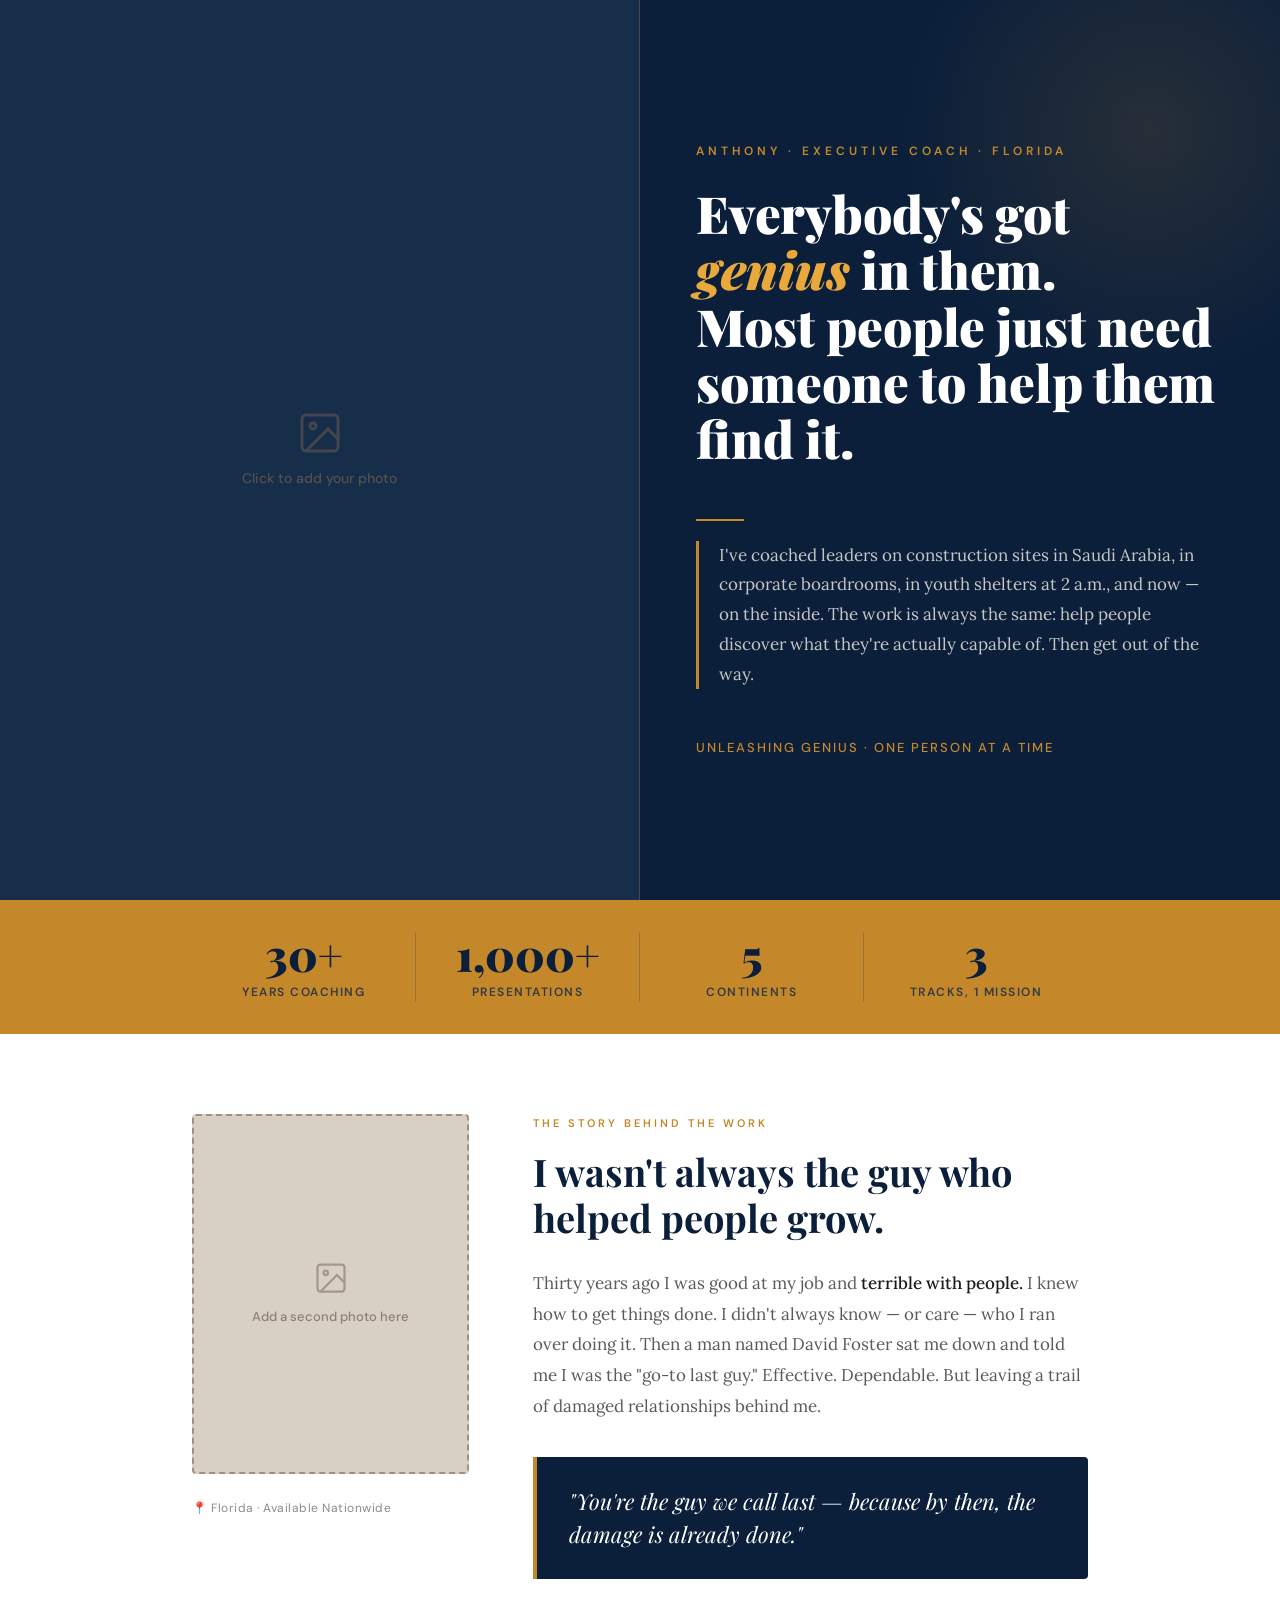
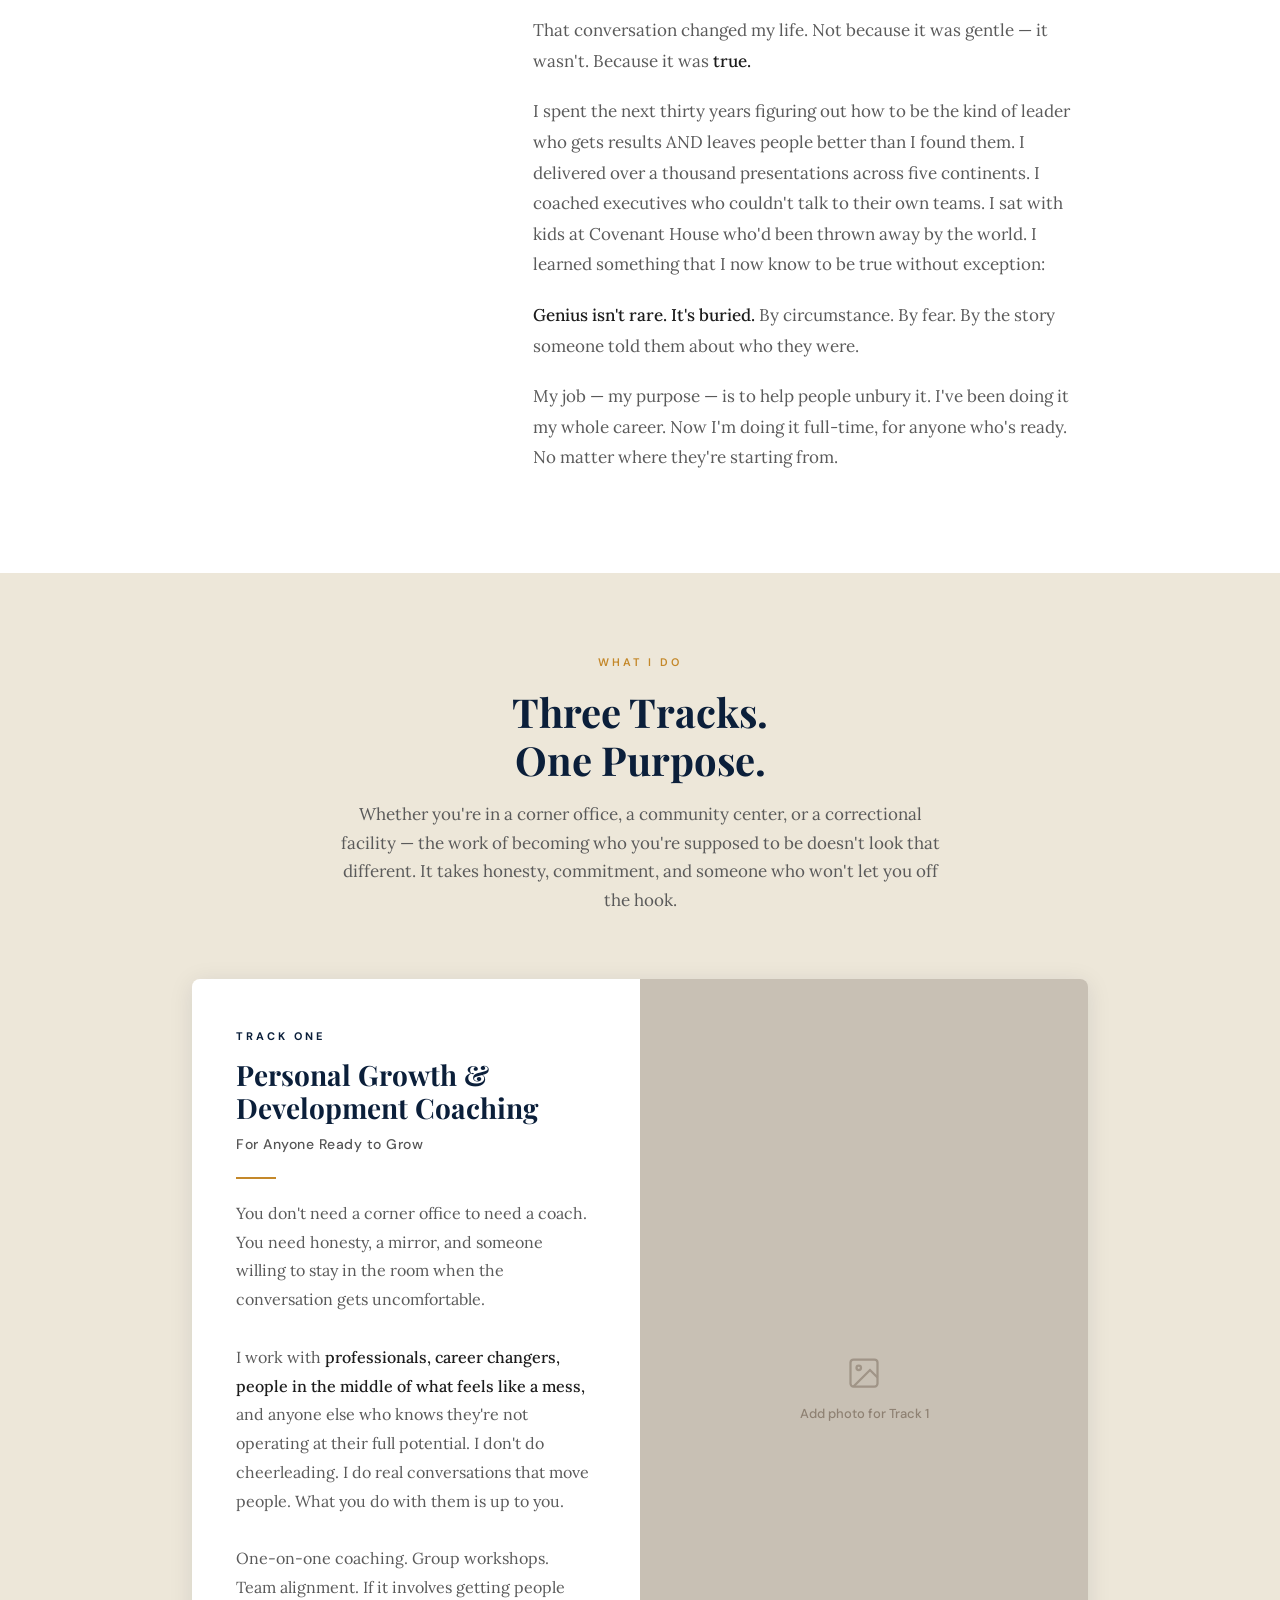
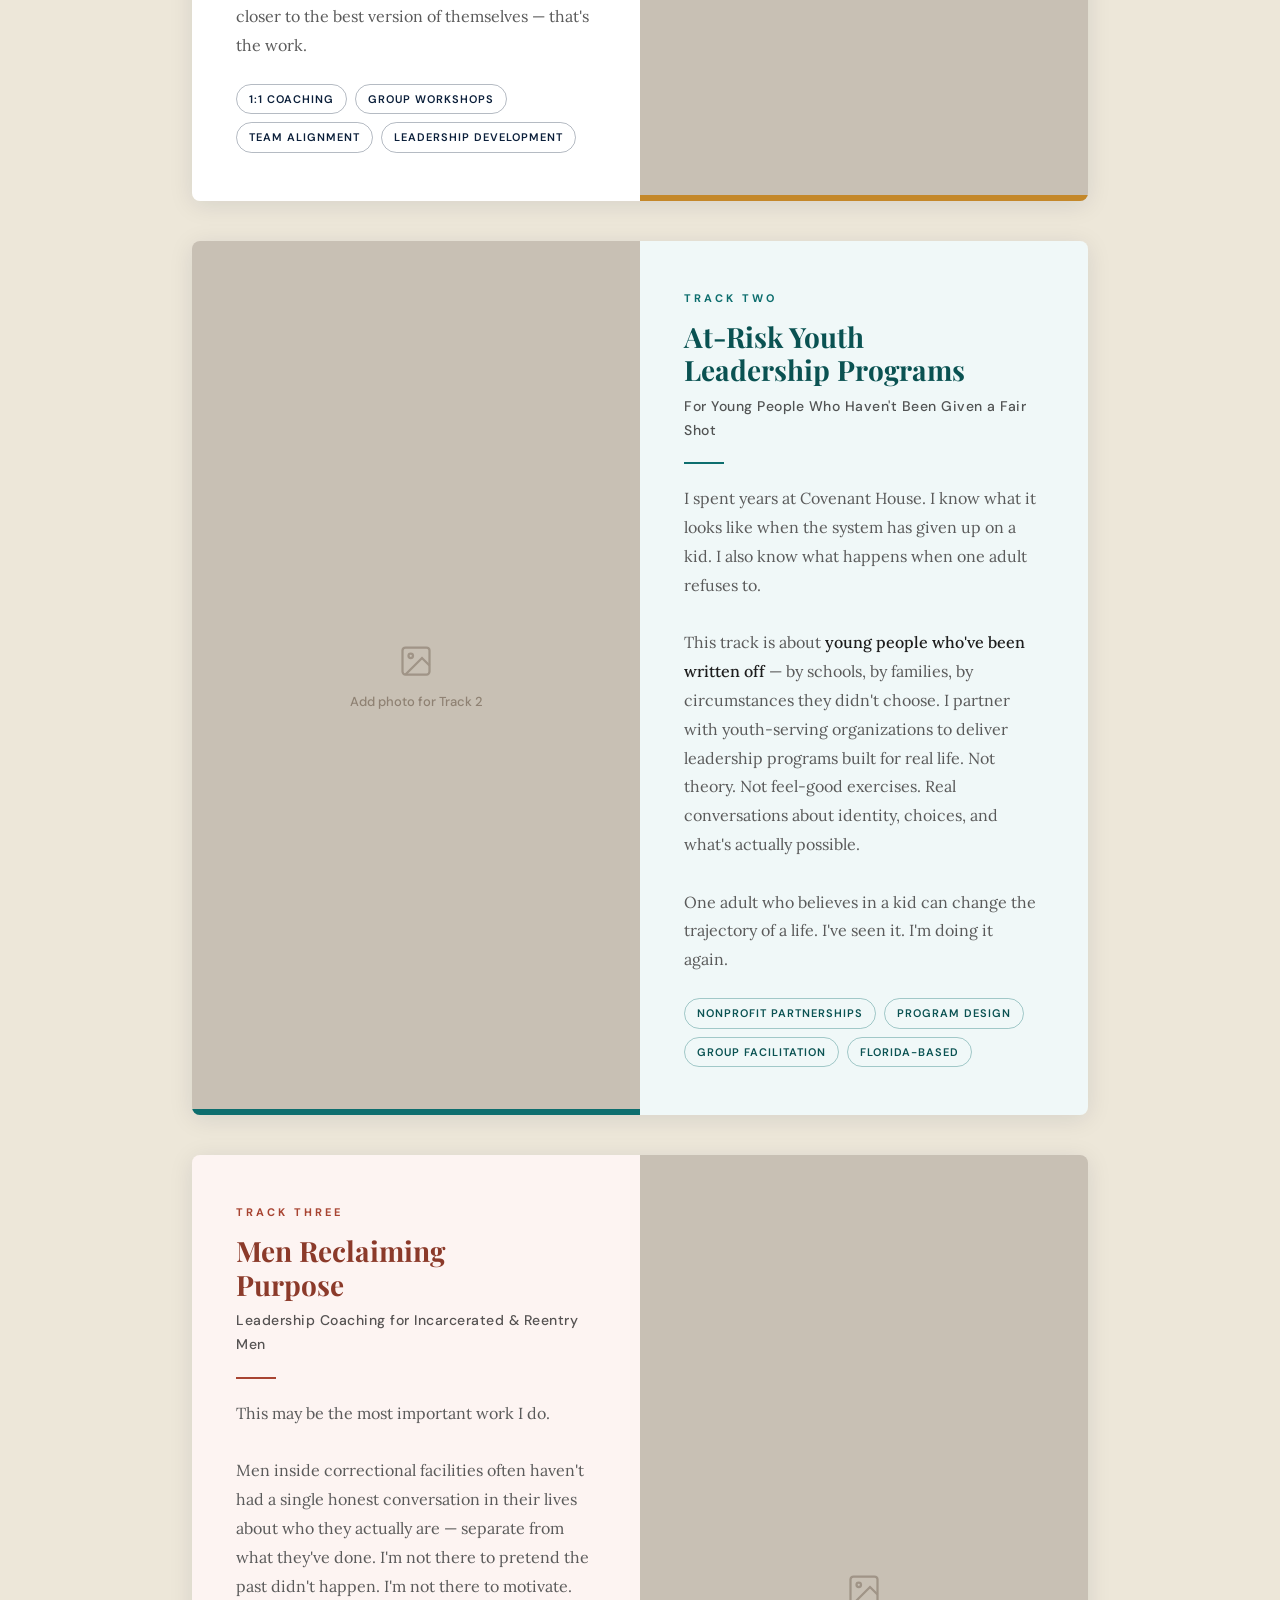
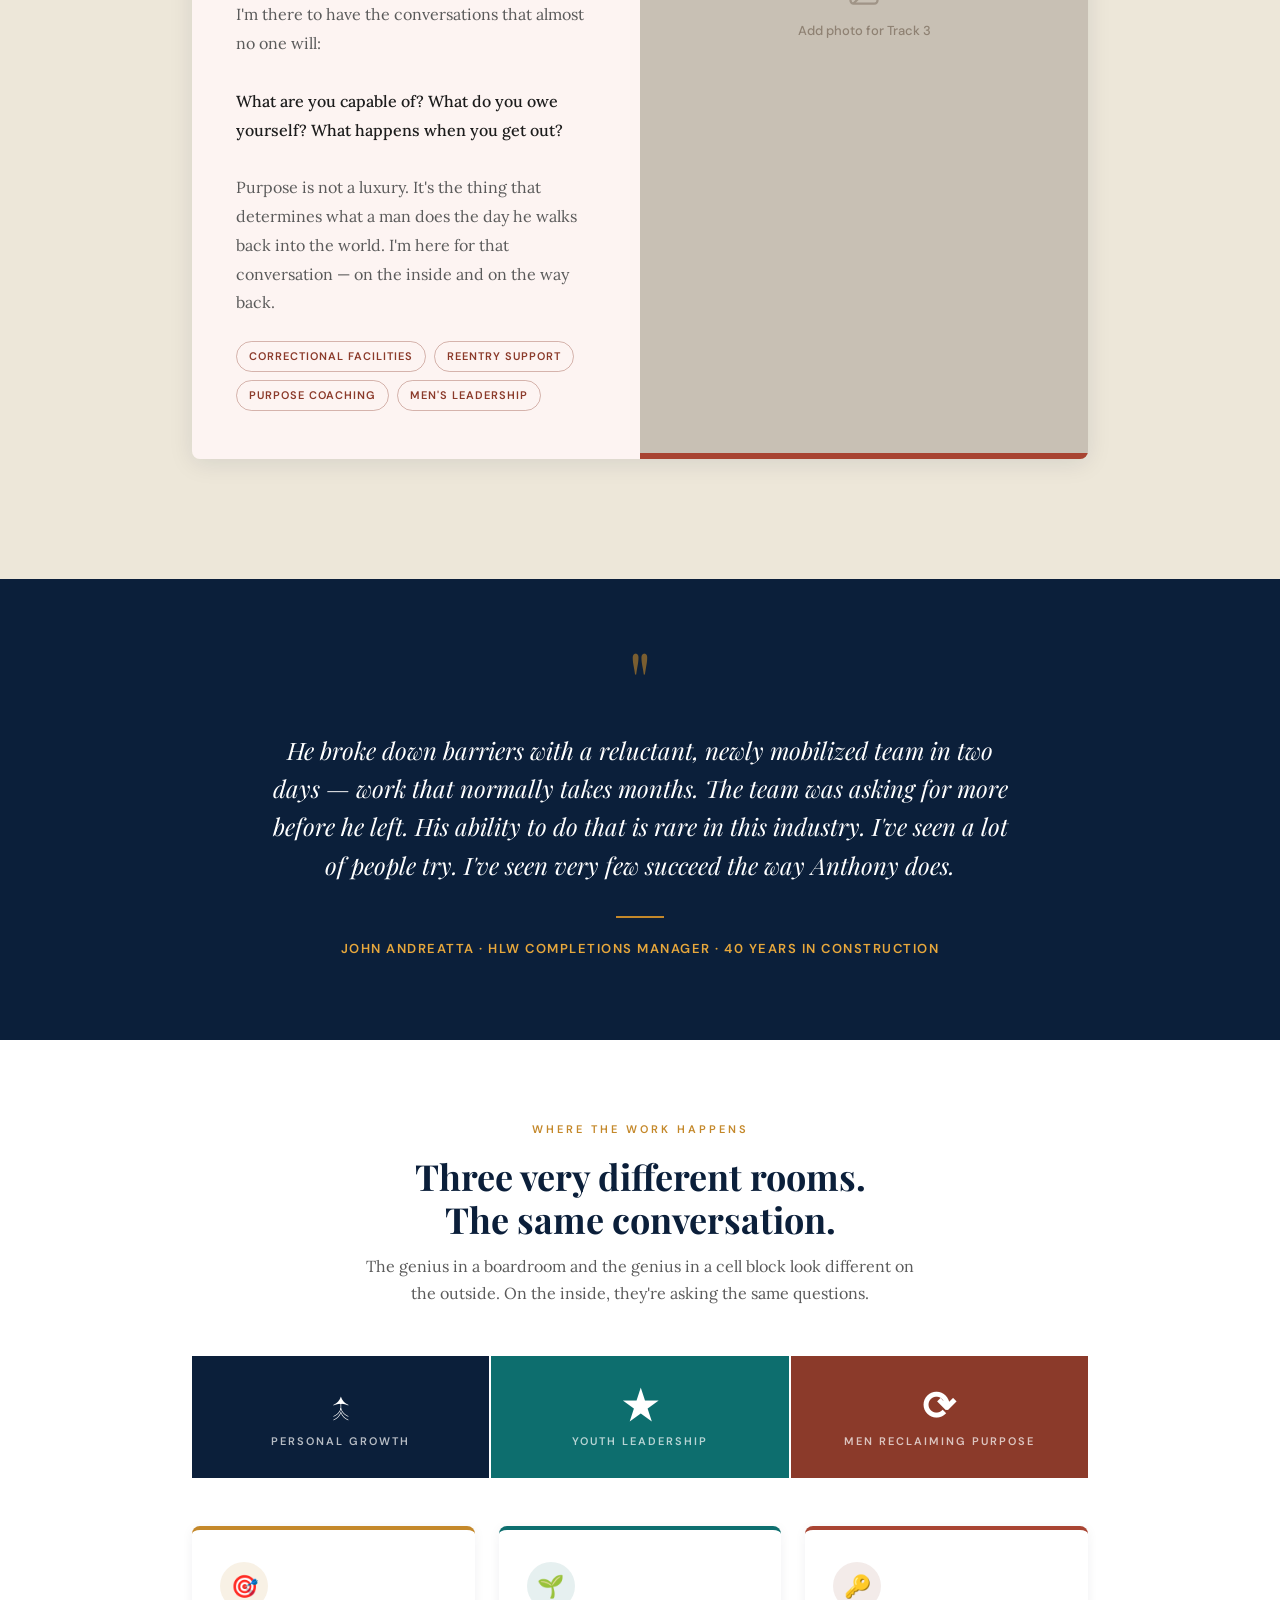
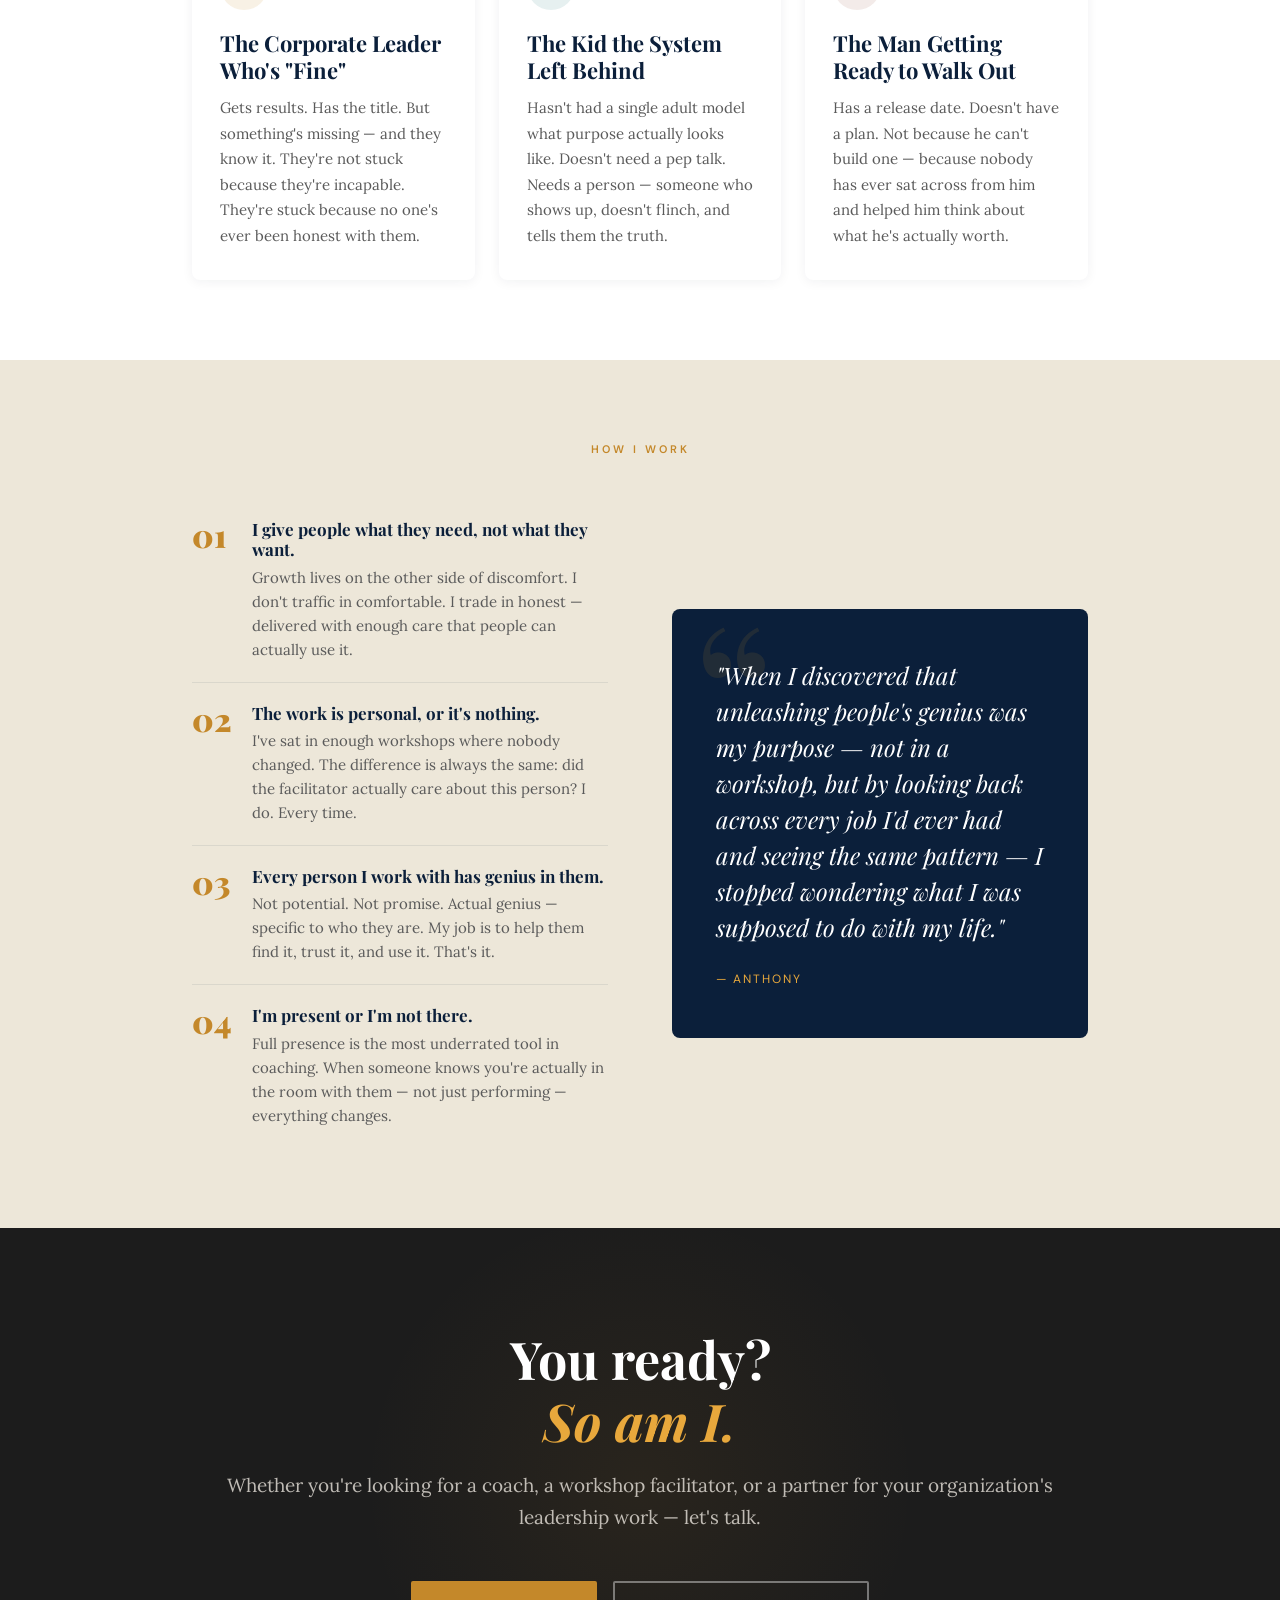
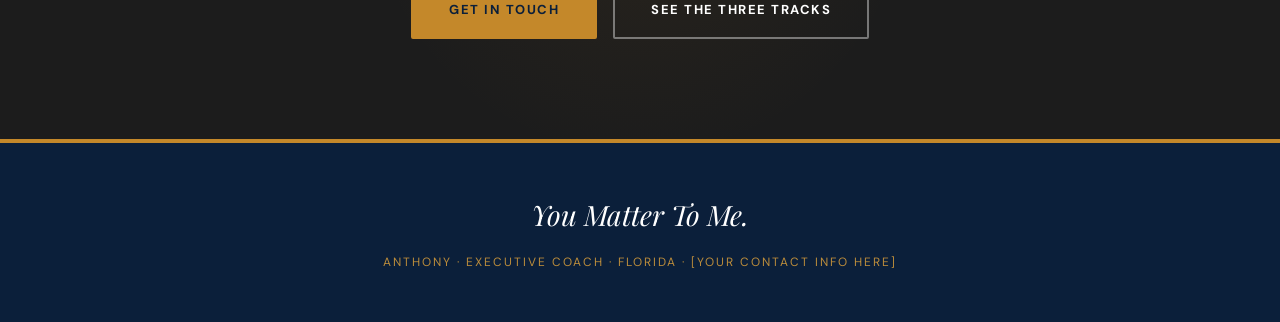
==== commit 0685446b: "Update index.html" ====
--- a/index.html
+++ b/index.html
@@ -1,72 +1,692 @@
 <!DOCTYPE html>
 <html lang="en">
 <head>
-  <meta charset="UTF-8">
-  <meta name="viewport" content="width=device-width, initial-scale=1.0">
-  <title>Anthony | Executive Coach &amp; Mentor · Unleashing Genius</title>
-  <meta name="description" content="Anthony is an Executive Coach & Mentor based in Florida — working with professionals, at-risk youth, and men in reentry. Thirty years. Three tracks. One mission: Unleashing Genius.">
-
-  <!-- Open Graph -->
-  <meta property="og:title" content="Anthony | Unleashing Genius">
-  <meta property="og:description" content="Executive Coach & Mentor. Personal growth coaching, youth leadership programs, and reentry coaching for men. Based in Florida, available nationwide.">
-  <meta property="og:type" content="website">
-  <meta property="og:image" content="images/hero.jpg">
-
-  <!-- Twitter Card -->
-  <meta name="twitter:card" content="summary_large_image">
-  <meta name="twitter:title" content="Anthony | Unleashing Genius">
-  <meta name="twitter:description" content="Executive Coach & Mentor. Three tracks. One mission.">
-
-  <!-- Fonts -->
-  <link rel="preconnect" href="https://fonts.googleapis.com">
-  <link rel="preconnect" href="https://fonts.gstatic.com" crossorigin>
-  <link href="https://fonts.googleapis.com/css2?family=Playfair+Display:ital,wght@0,400;0,700;0,900;1,400;1,700&family=Lora:ital,wght@0,400;0,500;1,400&family=DM+Sans:wght@300;400;500;600;700&display=swap" rel="stylesheet">
-
-  <!-- Styles -->
-  <link rel="stylesheet" href="css/base.css">
-  <link rel="stylesheet" href="css/nav.css">
-  <link rel="stylesheet" href="css/home.css">
+<meta charset="UTF-8">
+<meta name="viewport" content="width=device-width, initial-scale=1.0">
+<title>Anthony | Unleashing Genius</title>
+<link href="https://fonts.googleapis.com/css2?family=Playfair+Display:ital,wght@0,400;0,700;0,900;1,400;1,700&family=Lora:ital,wght@0,400;0,500;1,400&family=DM+Sans:wght@300;400;500;600&display=swap" rel="stylesheet">
+<style>
+  *, *::before, *::after { box-sizing: border-box; margin: 0; padding: 0; }
+
+  :root {
+    --navy:    #0B1F3A;
+    --navy2:   #122947;
+    --gold:    #C4882A;
+    --gold2:   #E8A83C;
+    --cream:   #F5F0E8;
+    --warm:    #EDE7D9;
+    --charcoal:#1C1C1C;
+    --mid:     #5A5A5A;
+    --light:   #8A8A8A;
+    --teal:    #0D6E6E;
+    --teal2:   #0A5252;
+    --rust:    #8B3A2A;
+    --rust2:   #A84432;
+  }
+
+  html { scroll-behavior: smooth; }
+
+  body {
+    font-family: 'Lora', Georgia, serif;
+    background: var(--cream);
+    color: var(--charcoal);
+    line-height: 1.7;
+  }
+
+  /* ── UTILITY ── */
+  .container { max-width: 960px; margin: 0 auto; padding: 0 32px; }
+  .section { padding: 80px 0; }
+  .section--dark { background: var(--navy); color: var(--cream); }
+  .section--warm { background: var(--warm); }
+  .section--white { background: #fff; }
+
+  .eyebrow {
+    font-family: 'DM Sans', sans-serif;
+    font-size: 11px;
+    font-weight: 600;
+    letter-spacing: 3px;
+    text-transform: uppercase;
+    color: var(--gold);
+    margin-bottom: 16px;
+  }
+  .eyebrow--light { color: var(--gold2); }
+
+  h1, h2, h3, h4 { font-family: 'Playfair Display', Georgia, serif; line-height: 1.2; }
+
+  /* ── PHOTO PLACEHOLDER ── */
+  .photo-zone {
+    background: #D8D0C4;
+    border: 2px dashed #A09080;
+    border-radius: 4px;
+    display: flex;
+    flex-direction: column;
+    align-items: center;
+    justify-content: center;
+    color: #706050;
+    font-family: 'DM Sans', sans-serif;
+    font-size: 13px;
+    gap: 10px;
+    cursor: pointer;
+    transition: background 0.2s, border-color 0.2s;
+    position: relative;
+    overflow: hidden;
+  }
+  .photo-zone:hover { background: #CCC4B8; border-color: #907060; }
+  .photo-zone svg { opacity: 0.5; }
+  .photo-zone span { opacity: 0.7; font-weight: 500; }
+  .photo-zone input[type="file"] {
+    position: absolute; inset: 0; opacity: 0; cursor: pointer; width: 100%; height: 100%;
+  }
+  .photo-zone img {
+    position: absolute; inset: 0; width: 100%; height: 100%;
+    object-fit: cover; border-radius: 2px;
+  }
+
+  /* ── HERO ── */
+  .hero {
+    background: var(--navy);
+    padding: 0;
+    min-height: 100vh;
+    display: grid;
+    grid-template-columns: 1fr 1fr;
+    position: relative;
+    overflow: hidden;
+  }
+  .hero::before {
+    content: '';
+    position: absolute;
+    top: -120px; right: -120px;
+    width: 500px; height: 500px;
+    background: radial-gradient(circle, rgba(196,136,42,0.15) 0%, transparent 70%);
+    pointer-events: none;
+  }
+  .hero-photo {
+    position: relative;
+    min-height: 600px;
+  }
+  .hero-photo .photo-zone {
+    position: absolute; inset: 0;
+    border-radius: 0;
+    background: #162E4A;
+    border: none;
+    border-right: 1px solid rgba(196,136,42,0.3);
+  }
+  .hero-photo .photo-zone svg { width: 48px; height: 48px; }
+  .hero-photo .photo-zone span { font-size: 14px; }
+  .hero-content {
+    display: flex;
+    flex-direction: column;
+    justify-content: center;
+    padding: 80px 64px 80px 56px;
+    position: relative;
+  }
+  .hero-name {
+    font-family: 'DM Sans', sans-serif;
+    font-size: 12px;
+    font-weight: 600;
+    letter-spacing: 4px;
+    text-transform: uppercase;
+    color: var(--gold);
+    margin-bottom: 24px;
+  }
+  .hero-headline {
+    font-family: 'Playfair Display', serif;
+    font-size: clamp(38px, 4vw, 52px);
+    font-weight: 900;
+    color: #fff;
+    line-height: 1.1;
+    margin-bottom: 32px;
+  }
+  .hero-headline em {
+    font-style: italic;
+    color: var(--gold2);
+  }
+  .hero-sub {
+    font-family: 'Lora', serif;
+    font-size: 17px;
+    color: rgba(245,240,232,0.8);
+    line-height: 1.75;
+    margin-bottom: 48px;
+    border-left: 3px solid var(--gold);
+    padding-left: 20px;
+  }
+  .hero-tagline {
+    font-family: 'DM Sans', sans-serif;
+    font-size: 13px;
+    letter-spacing: 2px;
+    text-transform: uppercase;
+    color: var(--gold);
+    font-weight: 500;
+  }
+  .hero-divider {
+    width: 48px; height: 2px;
+    background: var(--gold);
+    margin: 20px 0;
+  }
+
+  /* ── STATS BAR ── */
+  .stats-bar {
+    background: var(--gold);
+    padding: 32px 0;
+  }
+  .stats-grid {
+    display: grid;
+    grid-template-columns: repeat(4, 1fr);
+    gap: 0;
+    max-width: 960px;
+    margin: 0 auto;
+    padding: 0 32px;
+  }
+  .stat-item {
+    text-align: center;
+    padding: 0 24px;
+    border-right: 1px solid rgba(11,31,58,0.2);
+  }
+  .stat-item:last-child { border-right: none; }
+  .stat-num {
+    font-family: 'Playfair Display', serif;
+    font-size: 44px;
+    font-weight: 900;
+    color: var(--navy);
+    line-height: 1;
+    margin-bottom: 6px;
+  }
+  .stat-label {
+    font-family: 'DM Sans', sans-serif;
+    font-size: 12px;
+    font-weight: 600;
+    letter-spacing: 1.5px;
+    text-transform: uppercase;
+    color: var(--navy2);
+    opacity: 0.8;
+  }
+
+  /* ── STORY ── */
+  .story-grid {
+    display: grid;
+    grid-template-columns: 1fr 2fr;
+    gap: 64px;
+    align-items: start;
+  }
+  .story-sidebar {
+    position: sticky;
+    top: 40px;
+  }
+  .story-photo {
+    height: 360px;
+    border-radius: 4px;
+    margin-bottom: 24px;
+  }
+  .story-caption {
+    font-family: 'DM Sans', sans-serif;
+    font-size: 12px;
+    color: var(--light);
+    letter-spacing: 0.5px;
+  }
+  .story-text h2 {
+    font-size: 38px;
+    color: var(--navy);
+    margin-bottom: 28px;
+  }
+  .story-text p {
+    font-size: 17px;
+    color: var(--mid);
+    margin-bottom: 20px;
+    line-height: 1.8;
+  }
+  .story-text p strong { color: var(--charcoal); font-weight: 500; }
+  .pull-quote {
+    margin: 36px 0;
+    padding: 28px 32px;
+    background: var(--navy);
+    border-left: 4px solid var(--gold);
+    border-radius: 0 4px 4px 0;
+  }
+  .pull-quote p {
+    font-family: 'Playfair Display', serif;
+    font-size: 22px;
+    font-style: italic;
+    color: #fff;
+    line-height: 1.5;
+    margin: 0;
+  }
+
+  /* ── TRACKS ── */
+  .tracks-intro {
+    text-align: center;
+    max-width: 620px;
+    margin: 0 auto 64px;
+  }
+  .tracks-intro h2 {
+    font-size: 40px;
+    color: var(--navy);
+    margin-bottom: 16px;
+  }
+  .tracks-intro p {
+    font-size: 17px;
+    color: var(--mid);
+  }
+
+  .track-card {
+    display: grid;
+    grid-template-columns: 1fr 1fr;
+    gap: 0;
+    margin-bottom: 40px;
+    border-radius: 8px;
+    overflow: hidden;
+    box-shadow: 0 4px 24px rgba(11,31,58,0.10);
+  }
+  .track-card:nth-child(even) { direction: rtl; }
+  .track-card:nth-child(even) > * { direction: ltr; }
+
+  .track-visual {
+    position: relative;
+    min-height: 380px;
+  }
+  .track-photo {
+    position: absolute; inset: 0;
+    background: #C8C0B4;
+    display: flex; flex-direction: column;
+    align-items: center; justify-content: center;
+    gap: 12px;
+    color: #706050;
+    font-family: 'DM Sans', sans-serif;
+    font-size: 13px;
+    cursor: pointer;
+    transition: background 0.2s;
+    overflow: hidden;
+  }
+  .track-photo:hover { background: #BCB4A8; }
+  .track-photo svg { opacity: 0.45; }
+  .track-photo span { opacity: 0.65; font-weight: 500; }
+  .track-photo input[type="file"] { position: absolute; inset: 0; opacity: 0; cursor: pointer; }
+  .track-photo img { position: absolute; inset: 0; width: 100%; height: 100%; object-fit: cover; }
+
+  .track-accent {
+    position: absolute;
+    bottom: 0; left: 0; right: 0;
+    height: 6px;
+  }
+
+  .track-content {
+    padding: 48px 48px 48px 44px;
+    display: flex;
+    flex-direction: column;
+    justify-content: center;
+  }
+  .track-num {
+    font-family: 'DM Sans', sans-serif;
+    font-size: 11px;
+    font-weight: 700;
+    letter-spacing: 3px;
+    text-transform: uppercase;
+    margin-bottom: 12px;
+  }
+  .track-title {
+    font-family: 'Playfair Display', serif;
+    font-size: 28px;
+    font-weight: 700;
+    line-height: 1.2;
+    margin-bottom: 8px;
+  }
+  .track-subtitle {
+    font-family: 'DM Sans', sans-serif;
+    font-size: 14px;
+    font-weight: 500;
+    letter-spacing: 0.5px;
+    margin-bottom: 20px;
+    opacity: 0.75;
+  }
+  .track-divider {
+    width: 40px; height: 2px;
+    margin-bottom: 20px;
+  }
+  .track-body {
+    font-family: 'Lora', serif;
+    font-size: 16px;
+    line-height: 1.8;
+    color: var(--mid);
+  }
+  .track-body strong { font-weight: 500; color: var(--charcoal); }
+  .track-tags {
+    display: flex;
+    flex-wrap: wrap;
+    gap: 8px;
+    margin-top: 24px;
+  }
+  .track-tag {
+    font-family: 'DM Sans', sans-serif;
+    font-size: 11px;
+    font-weight: 600;
+    letter-spacing: 1px;
+    text-transform: uppercase;
+    padding: 5px 12px;
+    border-radius: 20px;
+    border: 1.5px solid;
+  }
+
+  /* Track colors */
+  .track--1 .track-num  { color: var(--navy); }
+  .track--1 .track-title { color: var(--navy); }
+  .track--1 .track-divider { background: var(--gold); }
+  .track--1 .track-accent { background: var(--gold); }
+  .track--1 .track-content { background: #fff; }
+  .track--1 .track-tag { color: var(--navy); border-color: rgba(11,31,58,0.3); }
+
+  .track--2 .track-num  { color: var(--teal); }
+  .track--2 .track-title { color: var(--teal2); }
+  .track--2 .track-divider { background: var(--teal); }
+  .track--2 .track-accent { background: var(--teal); }
+  .track--2 .track-content { background: #F0F8F8; }
+  .track--2 .track-tag { color: var(--teal2); border-color: rgba(13,110,110,0.35); }
+
+  .track--3 .track-num  { color: var(--rust2); }
+  .track--3 .track-title { color: var(--rust); }
+  .track--3 .track-divider { background: var(--rust2); }
+  .track--3 .track-accent { background: var(--rust2); }
+  .track--3 .track-content { background: #FDF4F2; }
+  .track--3 .track-tag { color: var(--rust); border-color: rgba(139,58,42,0.35); }
+
+  /* ── TESTIMONIAL ── */
+  .testimonial-section {
+    background: var(--navy);
+    padding: 80px 0;
+  }
+  .testimonial-inner {
+    max-width: 800px;
+    margin: 0 auto;
+    padding: 0 32px;
+    text-align: center;
+  }
+  .testimonial-mark {
+    font-family: 'Playfair Display', serif;
+    font-size: 80px;
+    color: var(--gold);
+    line-height: 0.5;
+    margin-bottom: 32px;
+    display: block;
+    opacity: 0.6;
+  }
+  .testimonial-text {
+    font-family: 'Playfair Display', serif;
+    font-size: 24px;
+    font-style: italic;
+    color: #fff;
+    line-height: 1.6;
+    margin-bottom: 32px;
+  }
+  .testimonial-attr {
+    font-family: 'DM Sans', sans-serif;
+    font-size: 13px;
+    font-weight: 600;
+    letter-spacing: 1.5px;
+    text-transform: uppercase;
+    color: var(--gold2);
+  }
+  .testimonial-bar {
+    width: 48px; height: 2px;
+    background: var(--gold);
+    margin: 20px auto;
+  }
+
+  /* ── IMPACT VISUAL ── */
+  .impact-grid {
+    display: grid;
+    grid-template-columns: repeat(3, 1fr);
+    gap: 24px;
+    margin-top: 48px;
+  }
+  .impact-card {
+    background: #fff;
+    border-radius: 8px;
+    padding: 32px 28px;
+    border-top: 4px solid;
+    box-shadow: 0 2px 12px rgba(11,31,58,0.06);
+  }
+  .impact-card:nth-child(1) { border-color: var(--gold); }
+  .impact-card:nth-child(2) { border-color: var(--teal); }
+  .impact-card:nth-child(3) { border-color: var(--rust2); }
+  .impact-icon {
+    width: 48px; height: 48px;
+    border-radius: 50%;
+    display: flex; align-items: center; justify-content: center;
+    font-size: 22px;
+    margin-bottom: 20px;
+  }
+  .impact-card:nth-child(1) .impact-icon { background: rgba(196,136,42,0.12); }
+  .impact-card:nth-child(2) .impact-icon { background: rgba(13,110,110,0.1); }
+  .impact-card:nth-child(3) .impact-icon { background: rgba(139,58,42,0.1); }
+  .impact-card h3 {
+    font-family: 'Playfair Display', serif;
+    font-size: 22px;
+    margin-bottom: 12px;
+    color: var(--navy);
+  }
+  .impact-card p {
+    font-family: 'Lora', serif;
+    font-size: 15px;
+    color: var(--mid);
+    line-height: 1.7;
+  }
+
+  /* ── MISSION VISUAL ── */
+  .mission-bar {
+    display: grid;
+    grid-template-columns: repeat(3, 1fr);
+    gap: 2px;
+    margin: 48px 0;
+  }
+  .mission-seg {
+    padding: 28px 24px;
+    text-align: center;
+  }
+  .mission-seg:nth-child(1) { background: var(--navy); }
+  .mission-seg:nth-child(2) { background: var(--teal); }
+  .mission-seg:nth-child(3) { background: var(--rust); }
+  .mission-pct {
+    font-family: 'Playfair Display', serif;
+    font-size: 40px;
+    font-weight: 900;
+    color: #fff;
+    line-height: 1;
+  }
+  .mission-label {
+    font-family: 'DM Sans', sans-serif;
+    font-size: 11px;
+    font-weight: 600;
+    letter-spacing: 2px;
+    text-transform: uppercase;
+    color: rgba(255,255,255,0.7);
+    margin-top: 8px;
+  }
+
+  /* ── PHILOSOPHY ── */
+  .philosophy-grid {
+    display: grid;
+    grid-template-columns: 1fr 1fr;
+    gap: 64px;
+    align-items: center;
+  }
+  .philosophy-list {
+    list-style: none;
+  }
+  .philosophy-item {
+    display: flex;
+    gap: 20px;
+    padding: 20px 0;
+    border-bottom: 1px solid rgba(11,31,58,0.08);
+  }
+  .philosophy-item:last-child { border-bottom: none; }
+  .phi-num {
+    font-family: 'Playfair Display', serif;
+    font-size: 32px;
+    font-weight: 900;
+    color: var(--gold);
+    line-height: 1;
+    min-width: 40px;
+  }
+  .phi-text h4 {
+    font-size: 17px;
+    color: var(--navy);
+    margin-bottom: 6px;
+  }
+  .phi-text p {
+    font-family: 'Lora', serif;
+    font-size: 15px;
+    color: var(--mid);
+    line-height: 1.6;
+  }
+  .philosophy-quote {
+    background: var(--navy);
+    border-radius: 8px;
+    padding: 48px 44px;
+    position: relative;
+    overflow: hidden;
+  }
+  .philosophy-quote::before {
+    content: '\201C';
+    font-family: 'Playfair Display', serif;
+    font-size: 200px;
+    color: rgba(196,136,42,0.12);
+    position: absolute;
+    top: -20px; left: 20px;
+    line-height: 1;
+    pointer-events: none;
+  }
+  .philosophy-quote p {
+    font-family: 'Playfair Display', serif;
+    font-size: 24px;
+    font-style: italic;
+    color: #fff;
+    line-height: 1.5;
+    position: relative;
+    z-index: 1;
+    margin-bottom: 24px;
+  }
+  .philosophy-quote .attr {
+    font-family: 'DM Sans', sans-serif;
+    font-size: 12px;
+    letter-spacing: 2px;
+    text-transform: uppercase;
+    color: var(--gold2);
+    position: relative;
+    z-index: 1;
+  }
+
+  /* ── CTA ── */
+  .cta-section {
+    background: var(--charcoal);
+    padding: 100px 0;
+    text-align: center;
+    position: relative;
+    overflow: hidden;
+  }
+  .cta-section::before {
+    content: '';
+    position: absolute;
+    top: 50%; left: 50%;
+    transform: translate(-50%, -50%);
+    width: 600px; height: 600px;
+    background: radial-gradient(circle, rgba(196,136,42,0.08) 0%, transparent 65%);
+    pointer-events: none;
+  }
+  .cta-section h2 {
+    font-size: 52px;
+    color: #fff;
+    margin-bottom: 16px;
+    position: relative;
+  }
+  .cta-section h2 em {
+    color: var(--gold2);
+    font-style: italic;
+  }
+  .cta-section p {
+    font-family: 'Lora', serif;
+    font-size: 19px;
+    color: rgba(245,240,232,0.75);
+    margin-bottom: 48px;
+    position: relative;
+  }
+  .cta-buttons {
+    display: flex;
+    gap: 16px;
+    justify-content: center;
+    flex-wrap: wrap;
+    position: relative;
+  }
+  .btn {
+    font-family: 'DM Sans', sans-serif;
+    font-size: 13px;
+    font-weight: 700;
+    letter-spacing: 1.5px;
+    text-transform: uppercase;
+    padding: 16px 36px;
+    border-radius: 2px;
+    border: 2px solid;
+    cursor: pointer;
+    text-decoration: none;
+    display: inline-block;
+    transition: all 0.2s;
+  }
+  .btn--primary { background: var(--gold); color: var(--navy); border-color: var(--gold); }
+  .btn--primary:hover { background: var(--gold2); border-color: var(--gold2); }
+  .btn--outline { background: transparent; color: #fff; border-color: rgba(255,255,255,0.4); }
+  .btn--outline:hover { border-color: #fff; }
+
+  /* ── SIGN-OFF ── */
+  .signoff {
+    background: var(--navy);
+    padding: 48px 0;
+    text-align: center;
+    border-top: 4px solid var(--gold);
+  }
+  .signoff p {
+    font-family: 'Playfair Display', serif;
+    font-size: 28px;
+    font-style: italic;
+    color: #fff;
+    margin-bottom: 8px;
+  }
+  .signoff small {
+    font-family: 'DM Sans', sans-serif;
+    font-size: 12px;
+    letter-spacing: 2px;
+    text-transform: uppercase;
+    color: var(--gold2);
+    opacity: 0.8;
+  }
+
+  /* ── PRINT / EXPORT ── */
+  @media print {
+    .photo-zone input[type="file"], .track-photo input[type="file"] { display: none; }
+  }
+
+  @media (max-width: 768px) {
+    .hero { grid-template-columns: 1fr; }
+    .hero-photo { min-height: 300px; }
+    .hero-content { padding: 48px 32px; }
+    .stats-grid { grid-template-columns: repeat(2, 1fr); gap: 16px; }
+    .stat-item { border-right: none; border-bottom: 1px solid rgba(11,31,58,0.15); padding: 12px 0; }
+    .story-grid, .philosophy-grid { grid-template-columns: 1fr; gap: 40px; }
+    .track-card { grid-template-columns: 1fr; }
+    .track-card:nth-child(even) { direction: ltr; }
+    .track-visual { min-height: 260px; }
+    .impact-grid, .mission-bar { grid-template-columns: 1fr; }
+    .cta-section h2 { font-size: 36px; }
+  }
+</style>
 </head>
 <body>
-
-<!-- ═══════════════════════════════════════════════
-     NAVIGATION
-═══════════════════════════════════════════════ -->
-<nav class="nav" aria-label="Main navigation">
-  <div class="nav-inner">
-    <a href="index.html" class="nav-brand">Anthony <em>·</em> Unleashing Genius</a>
-    <ul class="nav-links" role="list">
-      <li><a href="about.html">About</a></li>
-      <li><a href="coaching.html">Coaching</a></li>
-      <li><a href="youth.html">Youth</a></li>
-      <li><a href="reentry.html">Reentry</a></li>
-      <li><a href="speaking.html">Speaking</a></li>
-      <li class="nav-cta"><a href="contact.html">Get in Touch</a></li>
-    </ul>
-    <button class="nav-toggle" aria-label="Open menu" aria-expanded="false" aria-controls="nav-drawer">
-      <span></span><span></span><span></span>
-    </button>
-  </div>
-</nav>
-<nav id="nav-drawer" class="nav-drawer" aria-label="Mobile navigation">
-  <a href="index.html">Home</a>
-  <a href="about.html">About</a>
-  <a href="coaching.html">Track 1 — Coaching</a>
-  <a href="youth.html">Track 2 — Youth</a>
-  <a href="reentry.html">Track 3 — Reentry</a>
-  <a href="speaking.html">Speaking</a>
-  <div class="nav-drawer-cta"><a href="contact.html">Get in Touch</a></div>
-</nav>
 
 <!-- ═══════════════════════════════════════════════
      HERO
 ═══════════════════════════════════════════════ -->
-<section class="hero" aria-label="Introduction">
+<section class="hero">
   <div class="hero-photo">
-    <div class="photo-zone" role="img" aria-label="Photo of Anthony">
-      <img src="images/hero.jpg" alt="Anthony — Executive Coach and Mentor" class="photo-slot" onerror="this.style.display='none'">
-      <svg width="48" height="48" viewBox="0 0 24 24" fill="none" stroke="currentColor" stroke-width="1.5" aria-hidden="true"><rect x="3" y="3" width="18" height="18" rx="2"/><circle cx="8.5" cy="8.5" r="1.5"/><path d="M21 15l-5-5L5 21"/></svg>
-      <span>hero.jpg</span>
+    <div class="photo-zone">
+      <input type="file" accept="image/*" onchange="loadPhoto(this, this.parentElement)">
+      <svg width="48" height="48" viewBox="0 0 24 24" fill="none" stroke="currentColor" stroke-width="1.5"><rect x="3" y="3" width="18" height="18" rx="2"/><circle cx="8.5" cy="8.5" r="1.5"/><path d="M21 15l-5-5L5 21"/></svg>
+      <span>Click to add your photo</span>
     </div>
   </div>
   <div class="hero-content">
@@ -91,7 +711,7 @@
 <!-- ═══════════════════════════════════════════════
      STATS BAR
 ═══════════════════════════════════════════════ -->
-<div class="stats-bar" aria-label="Career highlights">
+<div class="stats-bar">
   <div class="stats-grid">
     <div class="stat-item">
       <div class="stat-num">30+</div>
@@ -119,32 +739,32 @@
   <div class="container">
     <div class="story-grid">
       <div class="story-sidebar">
-        <div class="photo-zone story-photo" role="img" aria-label="Photo of Anthony in the field">
-          <img src="images/about-1.jpg" alt="Anthony — workshop or field moment" class="photo-slot" loading="lazy" onerror="this.style.display='none'">
-          <svg width="36" height="36" viewBox="0 0 24 24" fill="none" stroke="currentColor" stroke-width="1.5" aria-hidden="true"><rect x="3" y="3" width="18" height="18" rx="2"/><circle cx="8.5" cy="8.5" r="1.5"/><path d="M21 15l-5-5L5 21"/></svg>
-          <span>about-1.jpg</span>
+        <div class="photo-zone story-photo">
+          <input type="file" accept="image/*" onchange="loadPhoto(this, this.parentElement)">
+          <svg width="36" height="36" viewBox="0 0 24 24" fill="none" stroke="currentColor" stroke-width="1.5"><rect x="3" y="3" width="18" height="18" rx="2"/><circle cx="8.5" cy="8.5" r="1.5"/><path d="M21 15l-5-5L5 21"/></svg>
+          <span>Add a second photo here</span>
         </div>
         <div class="story-caption">📍 Florida · Available Nationwide</div>
       </div>
       <div class="story-text">
         <div class="eyebrow">The Story Behind the Work</div>
-        <h2 class="reveal">I wasn't always the guy who helped people grow.</h2>
-        <p class="reveal">
+        <h2>I wasn't always the guy who helped people grow.</h2>
+        <p>
           Thirty years ago I was good at my job and <strong>terrible with people.</strong> I knew how to get things done. I didn't always know — or care — who I ran over doing it. Then a man named David Foster sat me down and told me I was the "go-to last guy." Effective. Dependable. But leaving a trail of damaged relationships behind me.
         </p>
-        <div class="pull-quote reveal">
+        <div class="pull-quote">
           <p>"You're the guy we call last — because by then, the damage is already done."</p>
         </div>
-        <p class="reveal">
+        <p>
           That conversation changed my life. Not because it was gentle — it wasn't. Because it was <strong>true.</strong>
         </p>
-        <p class="reveal">
+        <p>
           I spent the next thirty years figuring out how to be the kind of leader who gets results AND leaves people better than I found them. I delivered over a thousand presentations across five continents. I coached executives who couldn't talk to their own teams. I sat with kids at Covenant House who'd been thrown away by the world. I learned something that I now know to be true without exception:
         </p>
-        <p class="reveal">
+        <p>
           <strong>Genius isn't rare. It's buried.</strong> By circumstance. By fear. By the story someone told them about who they were.
         </p>
-        <p class="reveal">
+        <p>
           My job — my purpose — is to help people unbury it. I've been doing it my whole career. Now I'm doing it full-time, for anyone who's ready. No matter where they're starting from.
         </p>
       </div>
@@ -157,19 +777,19 @@
 ═══════════════════════════════════════════════ -->
 <section class="section section--warm">
   <div class="container">
-    <div class="tracks-intro reveal">
+    <div class="tracks-intro">
       <div class="eyebrow">What I Do</div>
       <h2>Three Tracks.<br>One Purpose.</h2>
       <p>Whether you're in a corner office, a community center, or a correctional facility — the work of becoming who you're supposed to be doesn't look that different. It takes honesty, commitment, and someone who won't let you off the hook.</p>
     </div>
 
     <!-- TRACK 1 -->
-    <div class="track-card track--1 reveal">
+    <div class="track-card track--1">
       <div class="track-visual">
-        <div class="track-photo" role="img" aria-label="One-on-one or team coaching session">
-          <img src="images/coaching.jpg" alt="Anthony leading a coaching session" class="photo-slot" loading="lazy" onerror="this.style.display='none'">
-          <svg width="36" height="36" viewBox="0 0 24 24" fill="none" stroke="currentColor" stroke-width="1.5" aria-hidden="true"><rect x="3" y="3" width="18" height="18" rx="2"/><circle cx="8.5" cy="8.5" r="1.5"/><path d="M21 15l-5-5L5 21"/></svg>
-          <span>coaching.jpg</span>
+        <div class="track-photo">
+          <input type="file" accept="image/*" onchange="loadPhoto(this, this.parentElement)">
+          <svg width="36" height="36" viewBox="0 0 24 24" fill="none" stroke="currentColor" stroke-width="1.5"><rect x="3" y="3" width="18" height="18" rx="2"/><circle cx="8.5" cy="8.5" r="1.5"/><path d="M21 15l-5-5L5 21"/></svg>
+          <span>Add photo for Track 1</span>
         </div>
         <div class="track-accent"></div>
       </div>
@@ -181,7 +801,7 @@
         <p class="track-body">
           You don't need a corner office to need a coach. You need honesty, a mirror, and someone willing to stay in the room when the conversation gets uncomfortable.
           <br><br>
-          I work with <strong>professionals, career changers, people in the middle of what feels like a mess,</strong> and anyone else who knows they're not operating at their full potential. I don't do cheerleading. I do real conversations that move people.
+          I work with <strong>professionals, career changers, people in the middle of what feels like a mess,</strong> and anyone else who knows they're not operating at their full potential. I don't do cheerleading. I do real conversations that move people. What you do with them is up to you.
           <br><br>
           One-on-one coaching. Group workshops. Team alignment. If it involves getting people closer to the best version of themselves — that's the work.
         </p>
@@ -191,17 +811,16 @@
           <span class="track-tag">Team Alignment</span>
           <span class="track-tag">Leadership Development</span>
         </div>
-        <a href="coaching.html" class="track-link" aria-label="Learn more about Track 1 Coaching">Learn More →</a>
       </div>
     </div>
 
     <!-- TRACK 2 -->
-    <div class="track-card track--2 reveal">
+    <div class="track-card track--2">
       <div class="track-visual">
-        <div class="track-photo" role="img" aria-label="Youth leadership workshop">
-          <img src="images/youth.jpg" alt="Anthony working with young people in a leadership program" class="photo-slot" loading="lazy" onerror="this.style.display='none'">
-          <svg width="36" height="36" viewBox="0 0 24 24" fill="none" stroke="currentColor" stroke-width="1.5" aria-hidden="true"><rect x="3" y="3" width="18" height="18" rx="2"/><circle cx="8.5" cy="8.5" r="1.5"/><path d="M21 15l-5-5L5 21"/></svg>
-          <span>youth.jpg</span>
+        <div class="track-photo">
+          <input type="file" accept="image/*" onchange="loadPhoto(this, this.parentElement)">
+          <svg width="36" height="36" viewBox="0 0 24 24" fill="none" stroke="currentColor" stroke-width="1.5"><rect x="3" y="3" width="18" height="18" rx="2"/><circle cx="8.5" cy="8.5" r="1.5"/><path d="M21 15l-5-5L5 21"/></svg>
+          <span>Add photo for Track 2</span>
         </div>
         <div class="track-accent"></div>
       </div>
@@ -213,7 +832,7 @@
         <p class="track-body">
           I spent years at Covenant House. I know what it looks like when the system has given up on a kid. I also know what happens when one adult refuses to.
           <br><br>
-          This track is about <strong>young people who've been written off</strong> — by schools, by families, by circumstances they didn't choose. I partner with youth-serving organizations to deliver leadership programs built for real life.
+          This track is about <strong>young people who've been written off</strong> — by schools, by families, by circumstances they didn't choose. I partner with youth-serving organizations to deliver leadership programs built for real life. Not theory. Not feel-good exercises. Real conversations about identity, choices, and what's actually possible.
           <br><br>
           One adult who believes in a kid can change the trajectory of a life. I've seen it. I'm doing it again.
         </p>
@@ -223,17 +842,16 @@
           <span class="track-tag">Group Facilitation</span>
           <span class="track-tag">Florida-Based</span>
         </div>
-        <a href="youth.html" class="track-link" aria-label="Learn more about Track 2 Youth Programs">Learn More →</a>
       </div>
     </div>
 
     <!-- TRACK 3 -->
-    <div class="track-card track--3 reveal">
+    <div class="track-card track--3">
       <div class="track-visual">
-        <div class="track-photo" role="img" aria-label="Reentry coaching program">
-          <img src="images/reentry.jpg" alt="Anthony leading a session inside a correctional facility" class="photo-slot" loading="lazy" onerror="this.style.display='none'">
-          <svg width="36" height="36" viewBox="0 0 24 24" fill="none" stroke="currentColor" stroke-width="1.5" aria-hidden="true"><rect x="3" y="3" width="18" height="18" rx="2"/><circle cx="8.5" cy="8.5" r="1.5"/><path d="M21 15l-5-5L5 21"/></svg>
-          <span>reentry.jpg</span>
+        <div class="track-photo">
+          <input type="file" accept="image/*" onchange="loadPhoto(this, this.parentElement)">
+          <svg width="36" height="36" viewBox="0 0 24 24" fill="none" stroke="currentColor" stroke-width="1.5"><rect x="3" y="3" width="18" height="18" rx="2"/><circle cx="8.5" cy="8.5" r="1.5"/><path d="M21 15l-5-5L5 21"/></svg>
+          <span>Add photo for Track 3</span>
         </div>
         <div class="track-accent"></div>
       </div>
@@ -245,11 +863,11 @@
         <p class="track-body">
           This may be the most important work I do.
           <br><br>
-          Men inside correctional facilities often haven't had a single honest conversation about who they actually are — separate from what they've done. I'm not there to pretend the past didn't happen. I'm there to have the conversations that almost no one will:
+          Men inside correctional facilities often haven't had a single honest conversation in their lives about who they actually are — separate from what they've done. I'm not there to pretend the past didn't happen. I'm not there to motivate. I'm there to have the conversations that almost no one will:
           <br><br>
           <strong>What are you capable of? What do you owe yourself? What happens when you get out?</strong>
           <br><br>
-          Purpose is not a luxury. I'm here for that conversation — on the inside and on the way back.
+          Purpose is not a luxury. It's the thing that determines what a man does the day he walks back into the world. I'm here for that conversation — on the inside and on the way back.
         </p>
         <div class="track-tags">
           <span class="track-tag">Correctional Facilities</span>
@@ -257,7 +875,6 @@
           <span class="track-tag">Purpose Coaching</span>
           <span class="track-tag">Men's Leadership</span>
         </div>
-        <a href="reentry.html" class="track-link" aria-label="Learn more about Track 3 Reentry">Learn More →</a>
       </div>
     </div>
   </div>
@@ -267,18 +884,16 @@
      TESTIMONIAL
 ═══════════════════════════════════════════════ -->
 <section class="testimonial-section">
-  <div class="testimonial-inner reveal">
-    <span class="testimonial-mark" aria-hidden="true">"</span>
-    <blockquote>
-      <p class="testimonial-text">
-        He broke down barriers with a reluctant, newly mobilized team in two days —
-        work that normally takes months. The team was asking for more before he left.
-        His ability to do that is rare in this industry.
-        I've seen a lot of people try. I've seen very few succeed the way Anthony does.
-      </p>
-    </blockquote>
+  <div class="testimonial-inner">
+    <span class="testimonial-mark">"</span>
+    <p class="testimonial-text">
+      He broke down barriers with a reluctant, newly mobilized team in two days —
+      work that normally takes months. The team was asking for more before he left.
+      His ability to do that is rare in this industry.
+      I've seen a lot of people try. I've seen very few succeed the way Anthony does.
+    </p>
     <div class="testimonial-bar"></div>
-    <cite class="testimonial-attr">John Andreatta · HLW Completions Manager · 40 Years in Construction</cite>
+    <div class="testimonial-attr">John Andreatta · HLW Completions Manager · 40 Years in Construction</div>
   </div>
 </section>
 
@@ -287,40 +902,40 @@
 ═══════════════════════════════════════════════ -->
 <section class="section section--white">
   <div class="container">
-    <div class="impact-intro reveal">
+    <div style="text-align:center; max-width:560px; margin:0 auto 16px;">
       <div class="eyebrow">Where the Work Happens</div>
-      <h2>Three very different rooms.<br>The same conversation.</h2>
-      <p>The genius in a boardroom and the genius in a cell block look different on the outside. On the inside, they're asking the same questions.</p>
-    </div>
-
-    <div class="mission-bar reveal">
+      <h2 style="font-size:36px; color:var(--navy); margin-bottom:12px;">Three very different rooms.<br>The same conversation.</h2>
+      <p style="font-family:'Lora',serif; color:var(--mid); font-size:16px;">The genius in a boardroom and the genius in a cell block look different on the outside. On the inside, they're asking the same questions.</p>
+    </div>
+
+    <div class="mission-bar">
       <div class="mission-seg">
-        <div class="mission-pct" aria-hidden="true">↑</div>
+        <div class="mission-pct">↑</div>
         <div class="mission-label">Personal Growth</div>
       </div>
       <div class="mission-seg">
-        <div class="mission-pct" aria-hidden="true">★</div>
+        <div class="mission-pct">★</div>
         <div class="mission-label">Youth Leadership</div>
       </div>
       <div class="mission-seg">
-        <div class="mission-pct" aria-hidden="true">⟳</div>
+        <div class="mission-pct">⟳</div>
         <div class="mission-label">Men Reclaiming Purpose</div>
       </div>
     </div>
 
     <div class="impact-grid">
-      <div class="impact-card reveal">
-        <div class="impact-icon" aria-hidden="true">🎯</div>
+      <div class="impact-card">
+        <div class="impact-icon">🎯</div>
         <h3>The Corporate Leader Who's "Fine"</h3>
         <p>Gets results. Has the title. But something's missing — and they know it. They're not stuck because they're incapable. They're stuck because no one's ever been honest with them.</p>
       </div>
-      <div class="impact-card reveal">
-        <div class="impact-icon" aria-hidden="true">🌱</div>
+      <div class="impact-card">
+        <div class="impact-icon">🌱</div>
         <h3>The Kid the System Left Behind</h3>
         <p>Hasn't had a single adult model what purpose actually looks like. Doesn't need a pep talk. Needs a person — someone who shows up, doesn't flinch, and tells them the truth.</p>
       </div>
-      <div class="impact-card reveal">
-        <div class="impact-icon" aria-hidden="true">🔑</div>
+      <div class="impact-card">
+        <div class="impact-icon">🔑</div>
         <h3>The Man Getting Ready to Walk Out</h3>
         <p>Has a release date. Doesn't have a plan. Not because he can't build one — because nobody has ever sat across from him and helped him think about what he's actually worth.</p>
       </div>
@@ -333,39 +948,39 @@
 ═══════════════════════════════════════════════ -->
 <section class="section section--warm">
   <div class="container">
-    <div class="eyebrow reveal" style="text-align:center; margin-bottom:40px;">How I Work</div>
+    <div class="eyebrow" style="text-align:center; margin-bottom:40px;">How I Work</div>
     <div class="philosophy-grid">
       <ul class="philosophy-list">
-        <li class="philosophy-item reveal">
-          <span class="phi-num" aria-hidden="true">01</span>
+        <li class="philosophy-item">
+          <span class="phi-num">01</span>
           <div class="phi-text">
             <h4>I give people what they need, not what they want.</h4>
             <p>Growth lives on the other side of discomfort. I don't traffic in comfortable. I trade in honest — delivered with enough care that people can actually use it.</p>
           </div>
         </li>
-        <li class="philosophy-item reveal">
-          <span class="phi-num" aria-hidden="true">02</span>
+        <li class="philosophy-item">
+          <span class="phi-num">02</span>
           <div class="phi-text">
             <h4>The work is personal, or it's nothing.</h4>
             <p>I've sat in enough workshops where nobody changed. The difference is always the same: did the facilitator actually care about this person? I do. Every time.</p>
           </div>
         </li>
-        <li class="philosophy-item reveal">
-          <span class="phi-num" aria-hidden="true">03</span>
+        <li class="philosophy-item">
+          <span class="phi-num">03</span>
           <div class="phi-text">
             <h4>Every person I work with has genius in them.</h4>
             <p>Not potential. Not promise. Actual genius — specific to who they are. My job is to help them find it, trust it, and use it. That's it.</p>
           </div>
         </li>
-        <li class="philosophy-item reveal">
-          <span class="phi-num" aria-hidden="true">04</span>
+        <li class="philosophy-item">
+          <span class="phi-num">04</span>
           <div class="phi-text">
             <h4>I'm present or I'm not there.</h4>
             <p>Full presence is the most underrated tool in coaching. When someone knows you're actually in the room with them — not just performing — everything changes.</p>
           </div>
         </li>
       </ul>
-      <div class="philosophy-quote reveal">
+      <div class="philosophy-quote">
         <p>"When I discovered that unleashing people's genius was my purpose — not in a workshop, but by looking back across every job I'd ever had and seeing the same pattern — I stopped wondering what I was supposed to do with my life."</p>
         <div class="attr">— Anthony</div>
       </div>
@@ -376,25 +991,43 @@
 <!-- ═══════════════════════════════════════════════
      CTA
 ═══════════════════════════════════════════════ -->
-<section class="cta-section reveal">
+<section class="cta-section">
   <div class="container">
     <h2>You ready?<br><em>So am I.</em></h2>
     <p>Whether you're looking for a coach, a workshop facilitator, or a partner for your organization's leadership work — let's talk.</p>
     <div class="cta-buttons">
-      <a href="contact.html" class="btn btn--primary">Get in Touch</a>
-      <a href="about.html" class="btn btn--outline">About Anthony</a>
+      <a href="mailto:[your email here]" class="btn btn--primary">Get in Touch</a>
+      <a href="#" class="btn btn--outline">See the Three Tracks</a>
     </div>
   </div>
 </section>
 
 <!-- ═══════════════════════════════════════════════
-     SIGN-OFF / FOOTER
+     SIGN-OFF
 ═══════════════════════════════════════════════ -->
 <footer class="signoff">
   <p>You Matter To Me.</p>
-  <small>Anthony · Executive Coach &amp; Mentor · Florida</small>
+  <small>Anthony · Executive Coach · Florida · [your contact info here]</small>
 </footer>
 
-<script src="js/main.js"></script>
+<script>
+function loadPhoto(input, container) {
+  if (input.files && input.files[0]) {
+    const reader = new FileReader();
+    reader.onload = function(e) {
+      let img = container.querySelector('img');
+      if (!img) {
+        img = document.createElement('img');
+        container.appendChild(img);
+      }
+      img.src = e.target.result;
+      // Hide placeholder elements
+      container.querySelectorAll('svg, span').forEach(el => el.style.opacity = '0');
+    };
+    reader.readAsDataURL(input.files[0]);
+  }
+}
+</script>
+
 </body>
 </html>
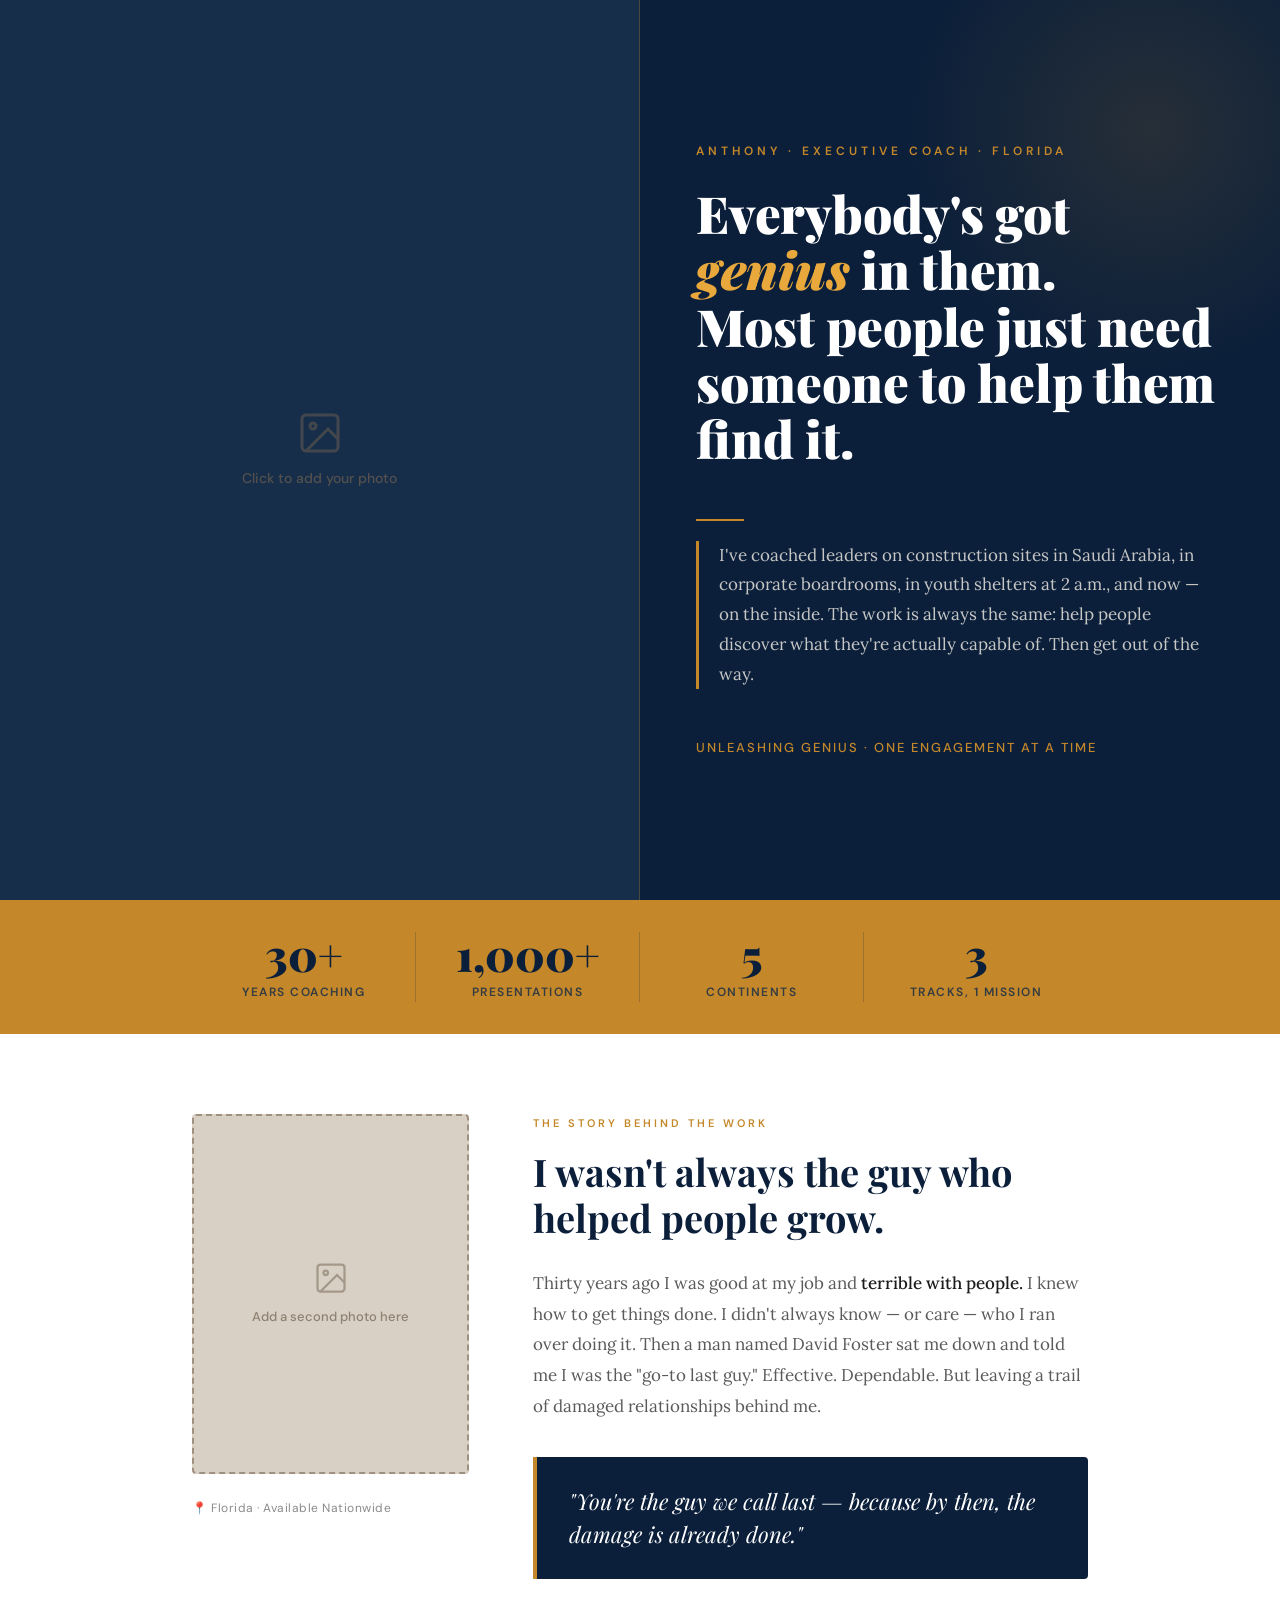
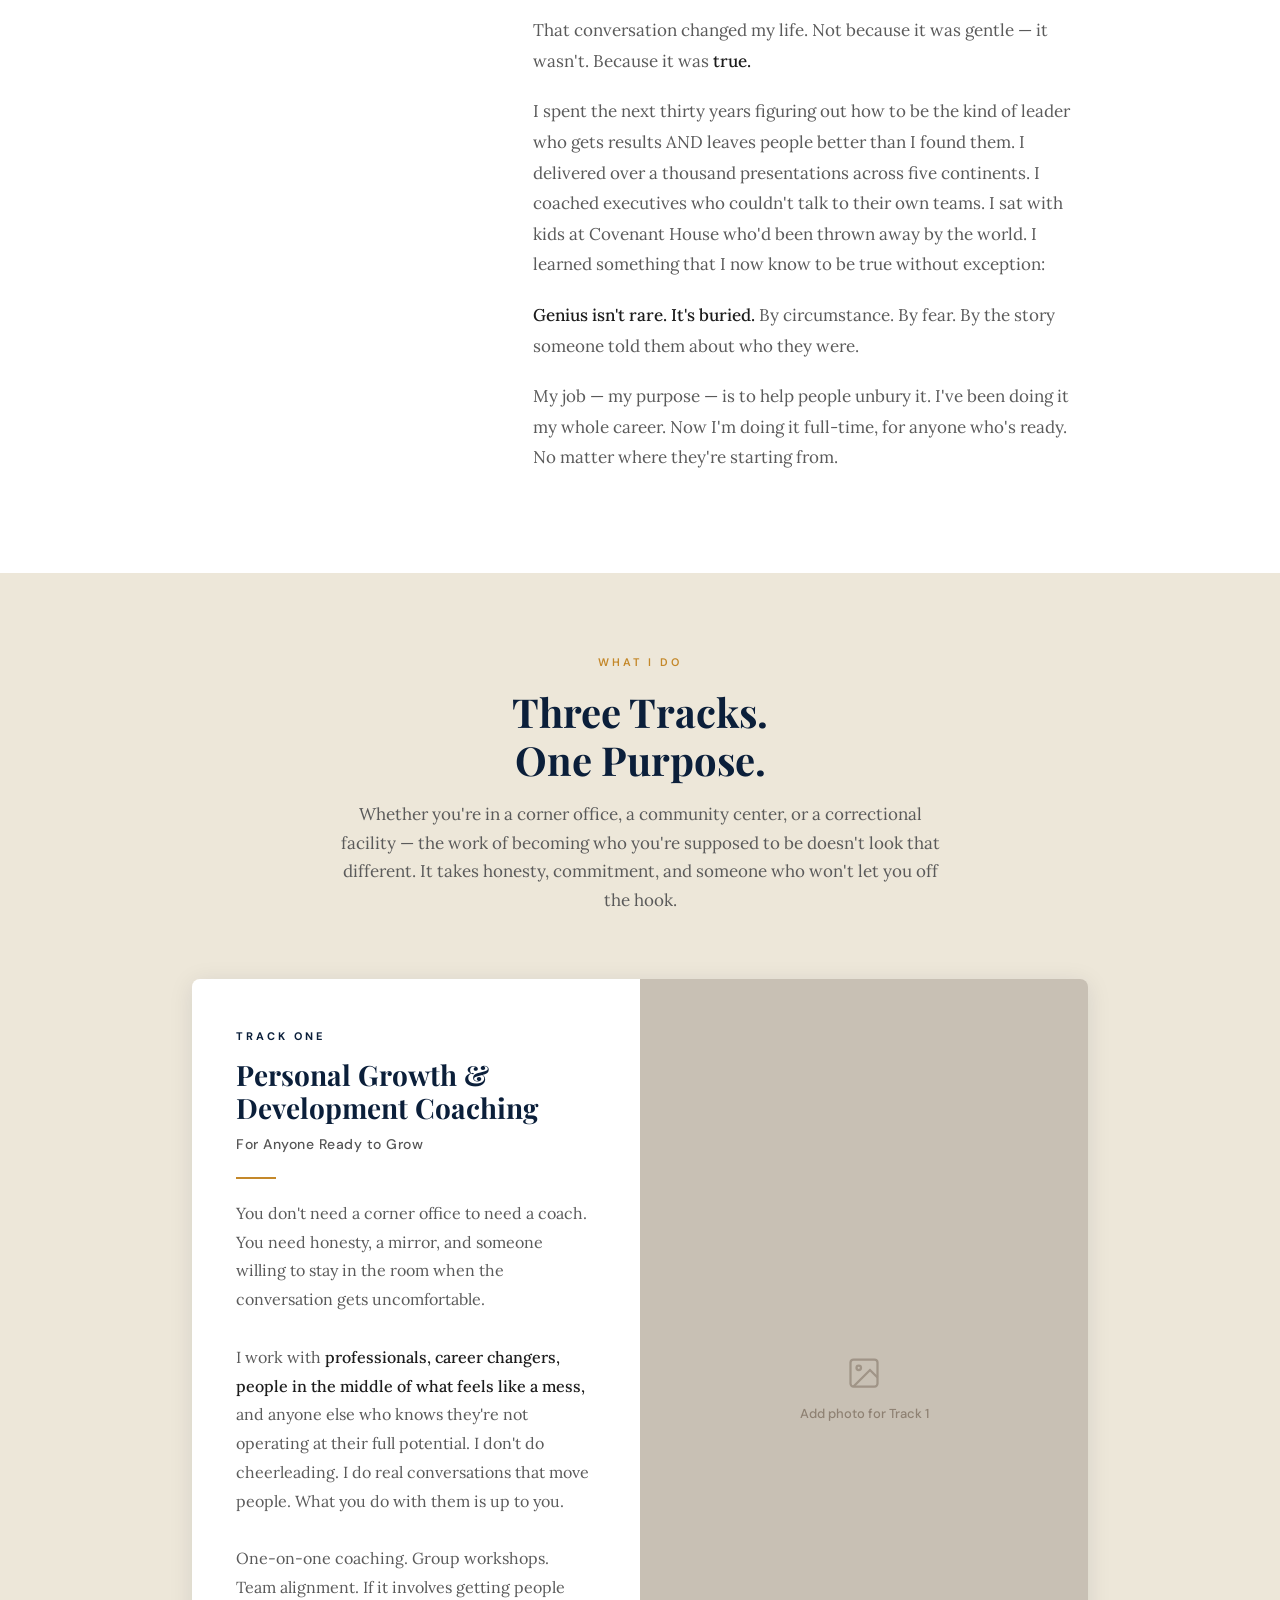
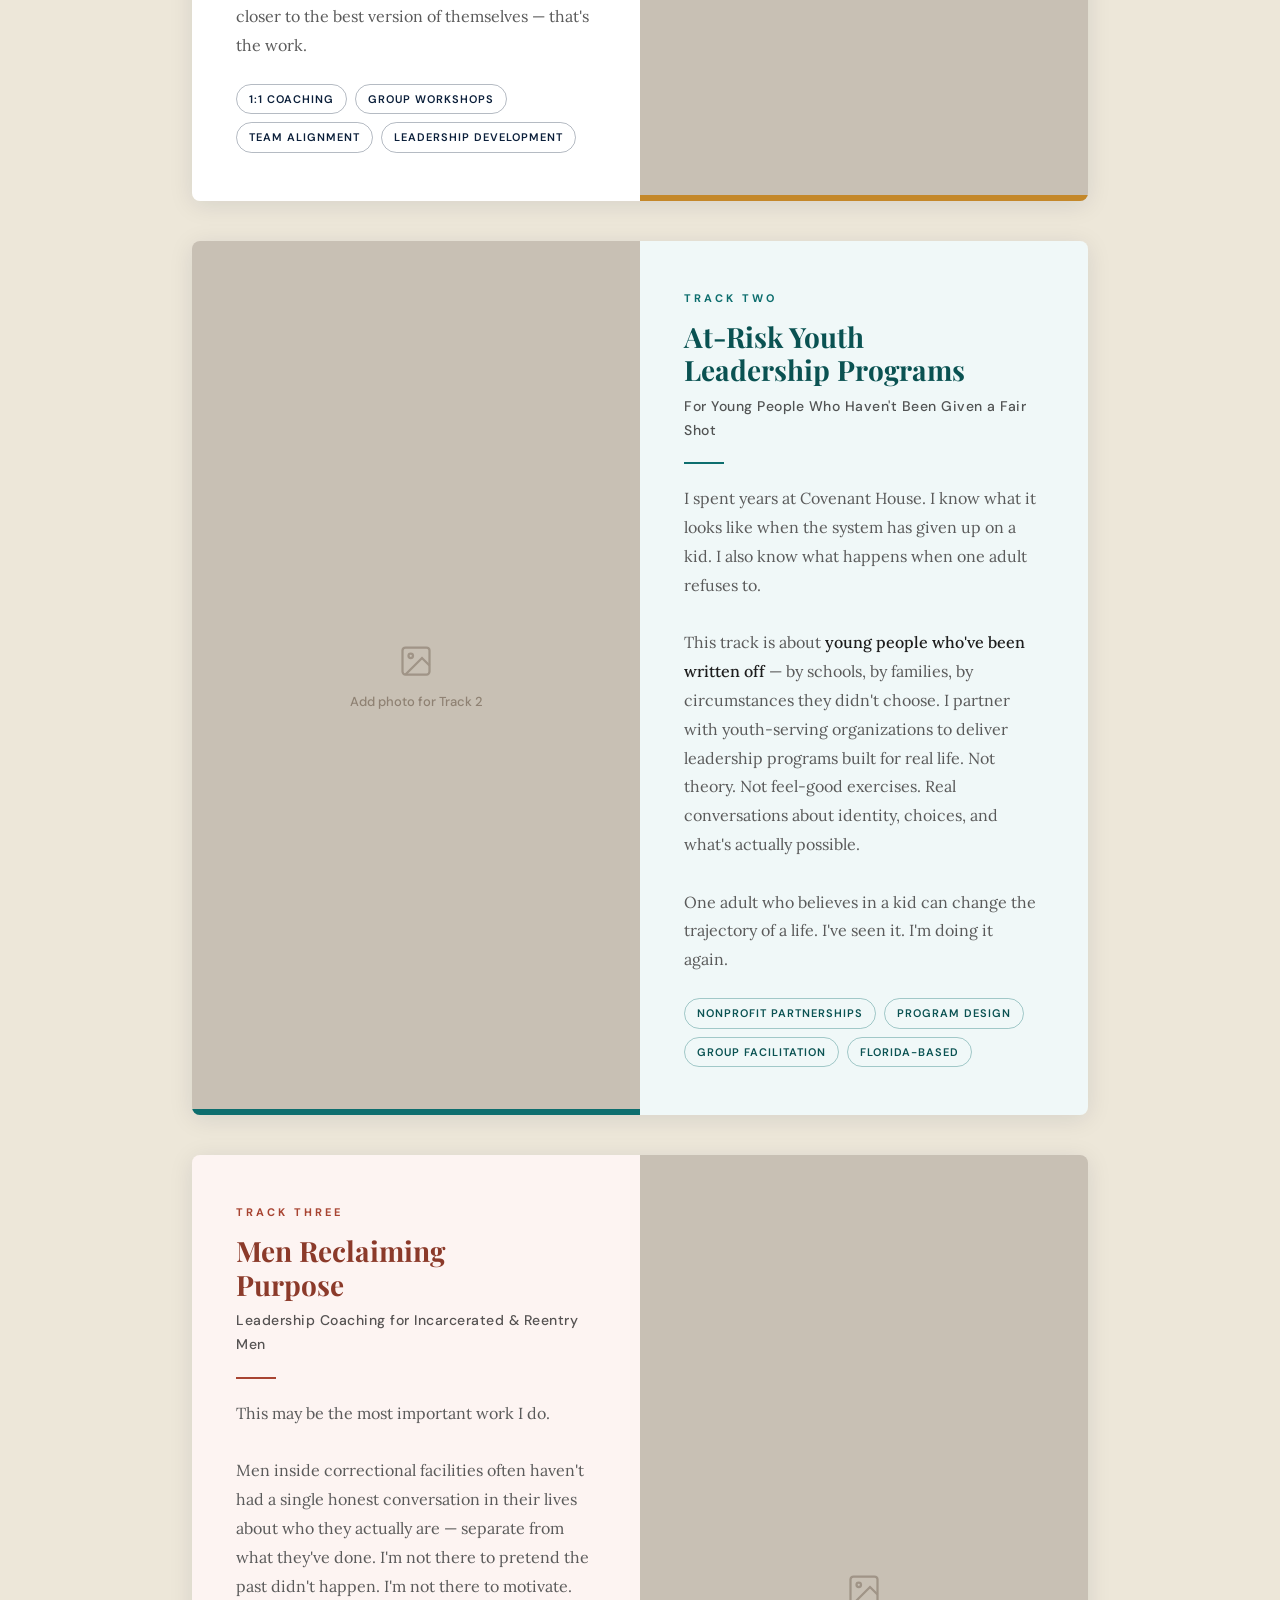
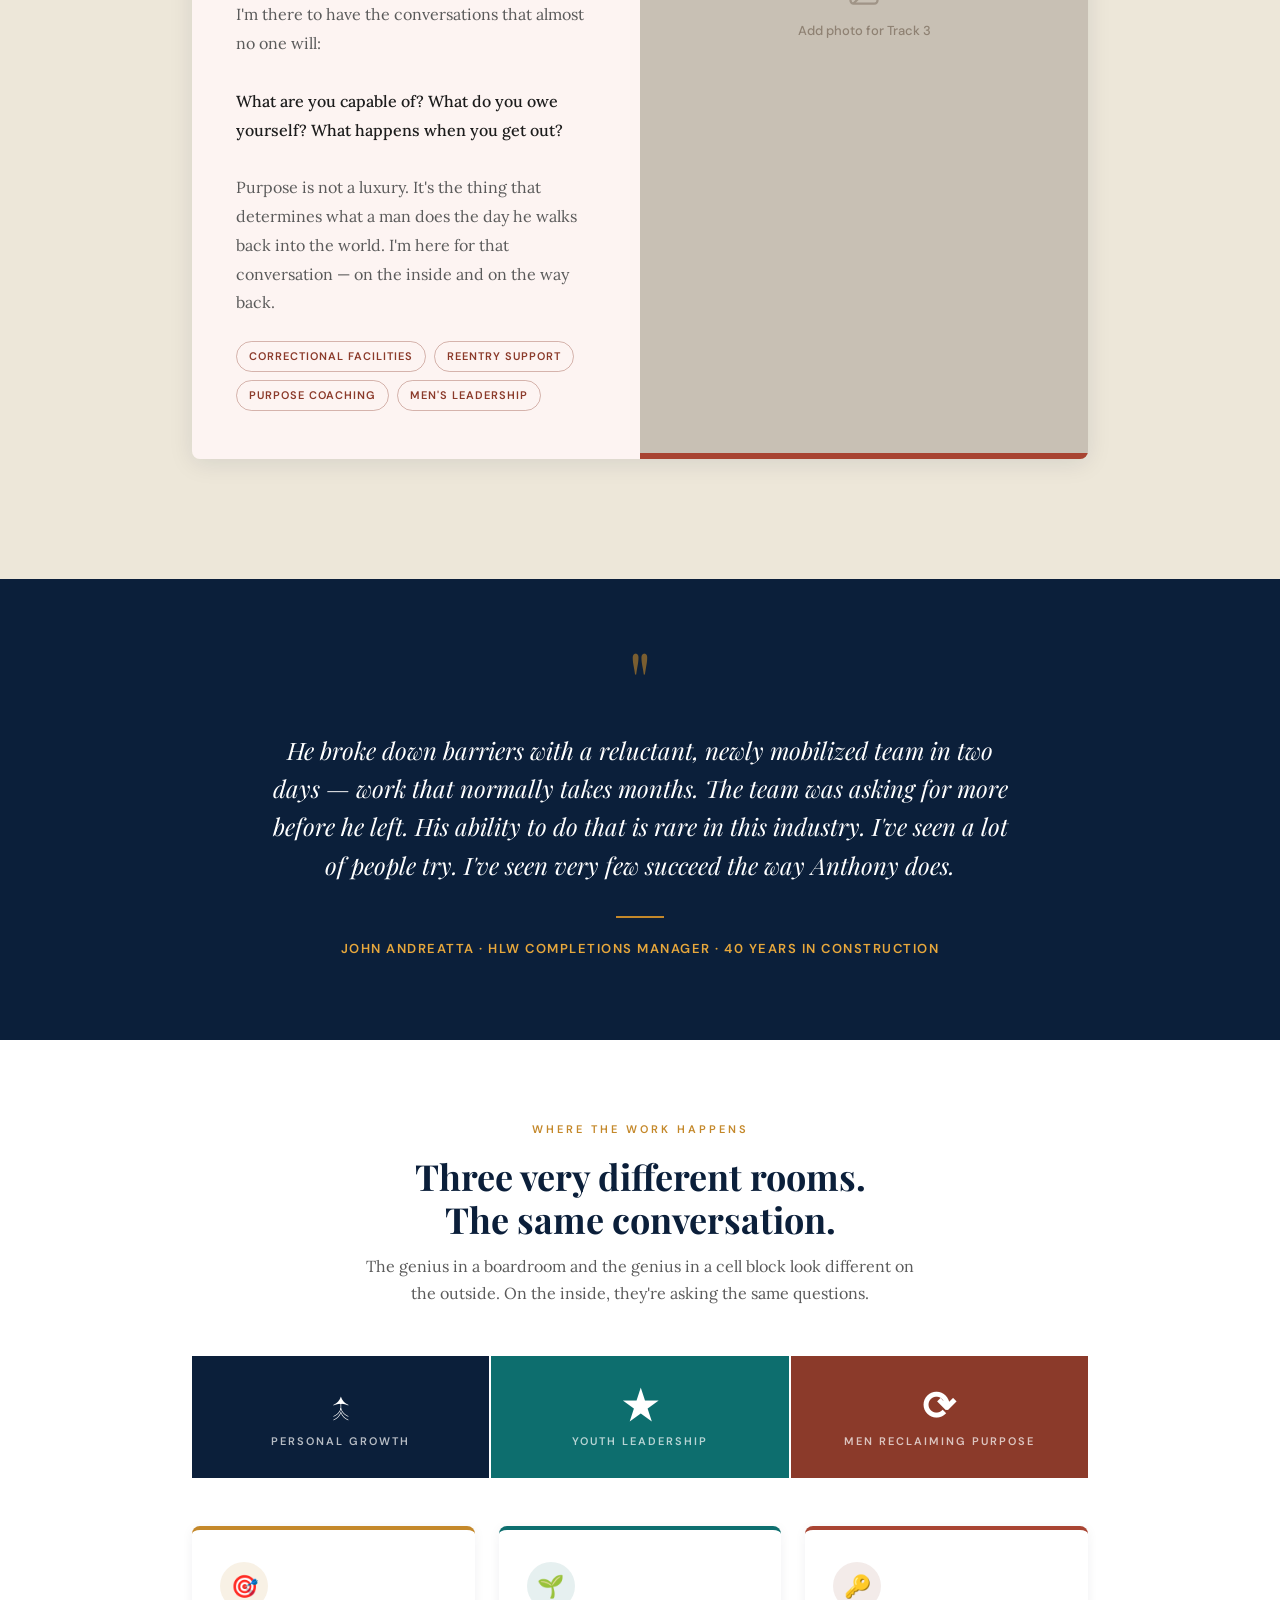
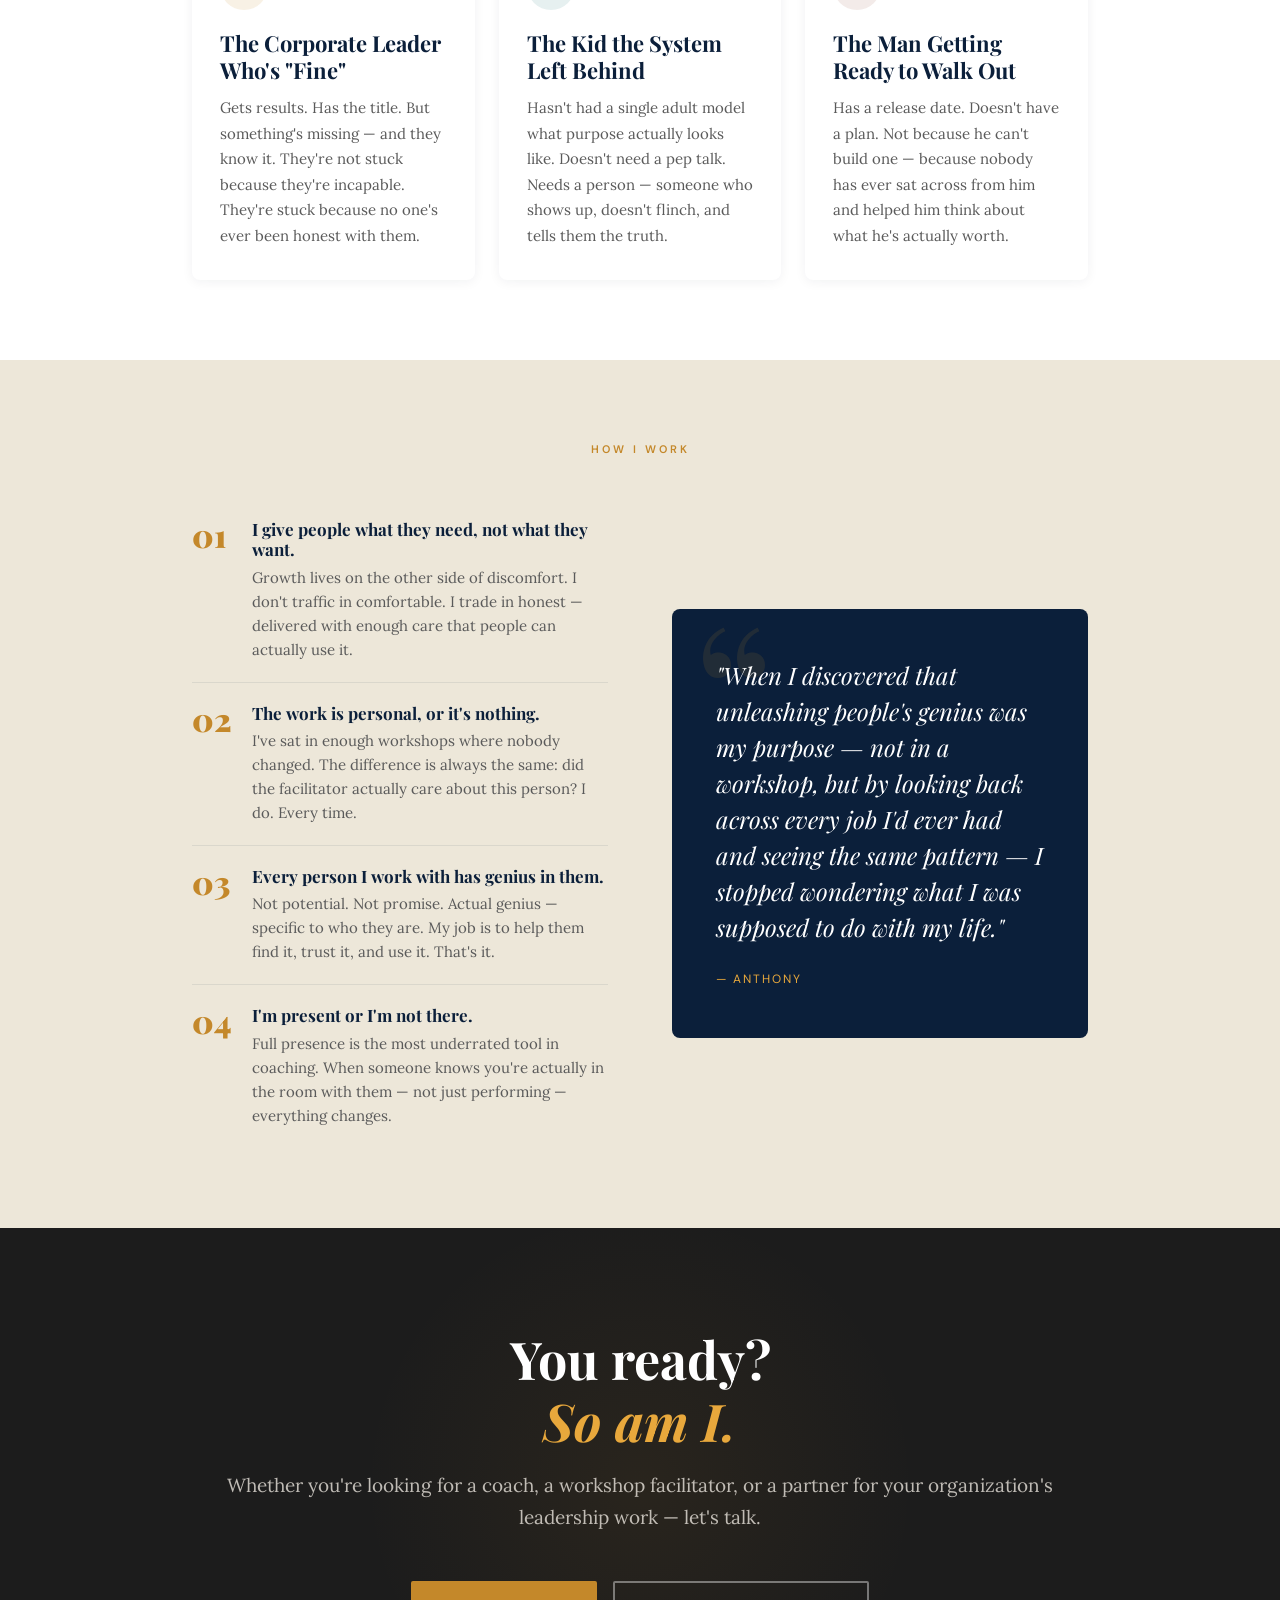
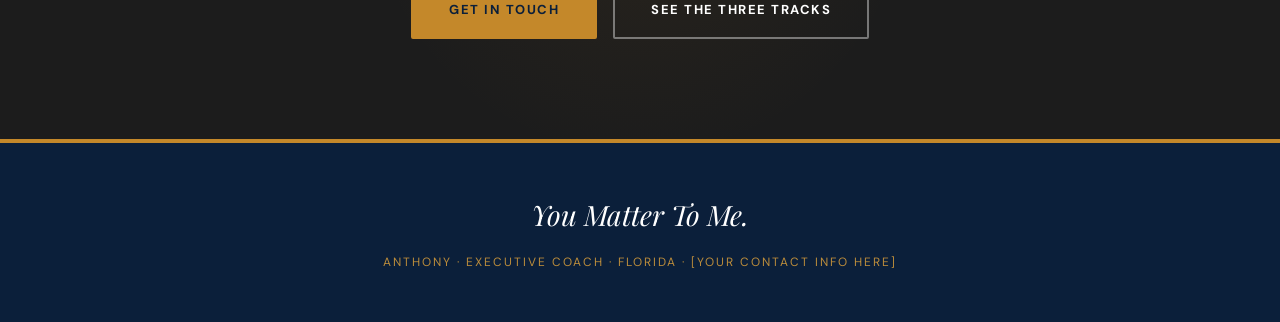
==== commit 04294593: "Update hero tagline text in index.html" ====
--- a/index.html
+++ b/index.html
@@ -704,7 +704,7 @@
       in youth shelters at 2 a.m., and now — on the inside. The work is always the same:
       help people discover what they're actually capable of. Then get out of the way.
     </p>
-    <div class="hero-tagline">Unleashing Genius · One Person at a Time</div>
+    <div class="hero-tagline">Unleashing Genius · One Engagement at a Time</div>
   </div>
 </section>
 
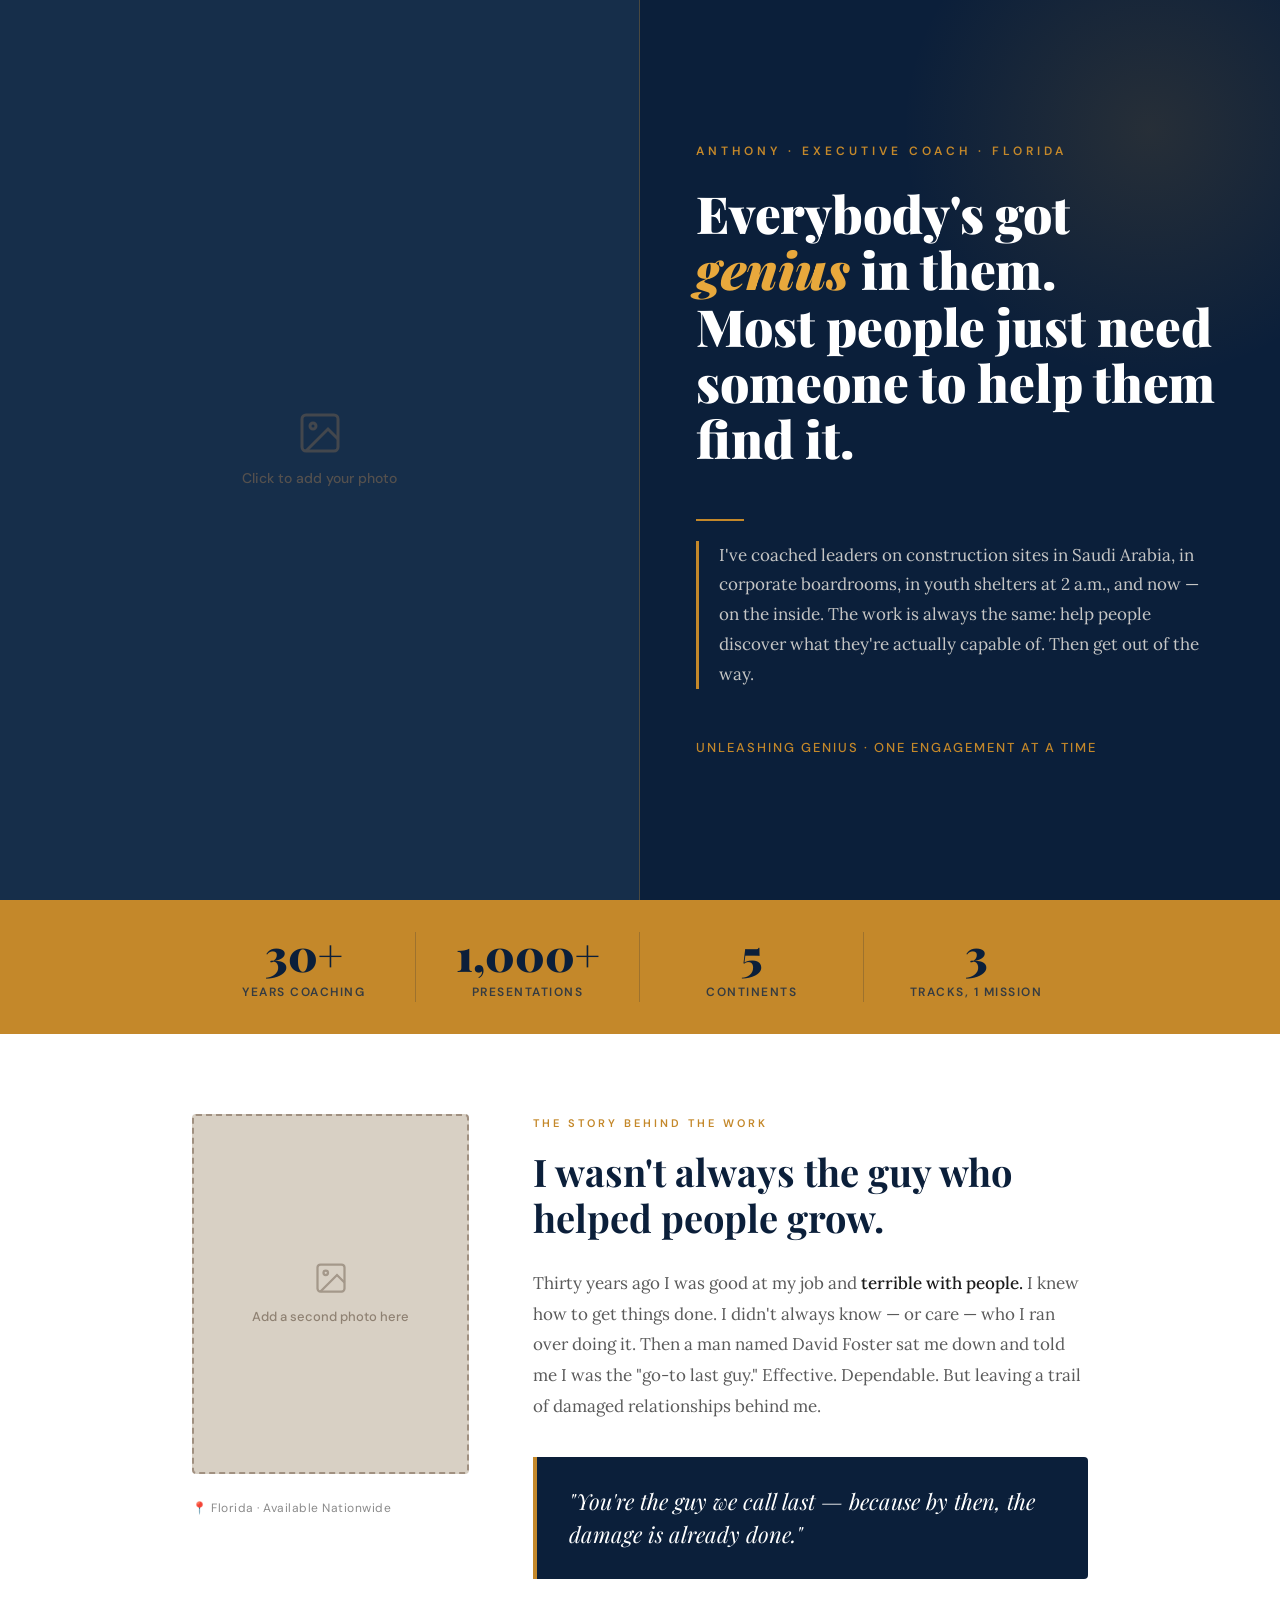
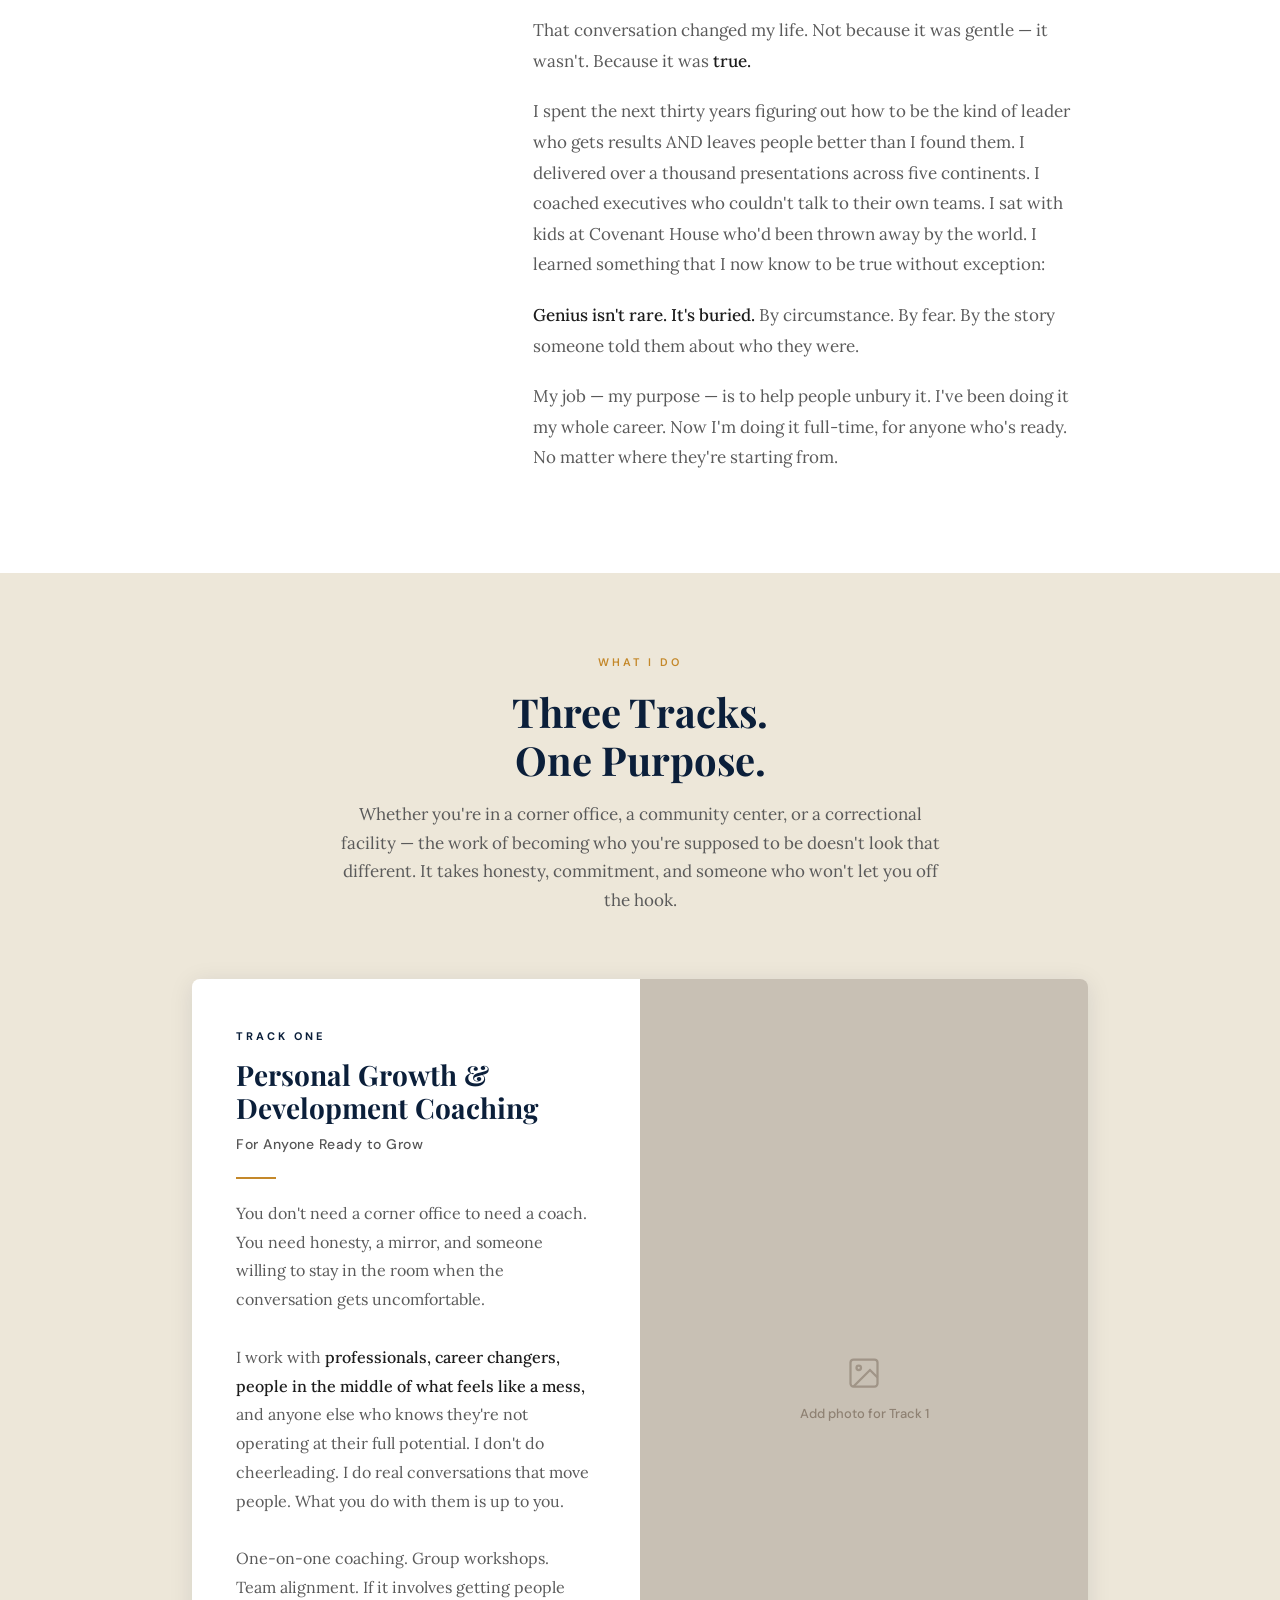
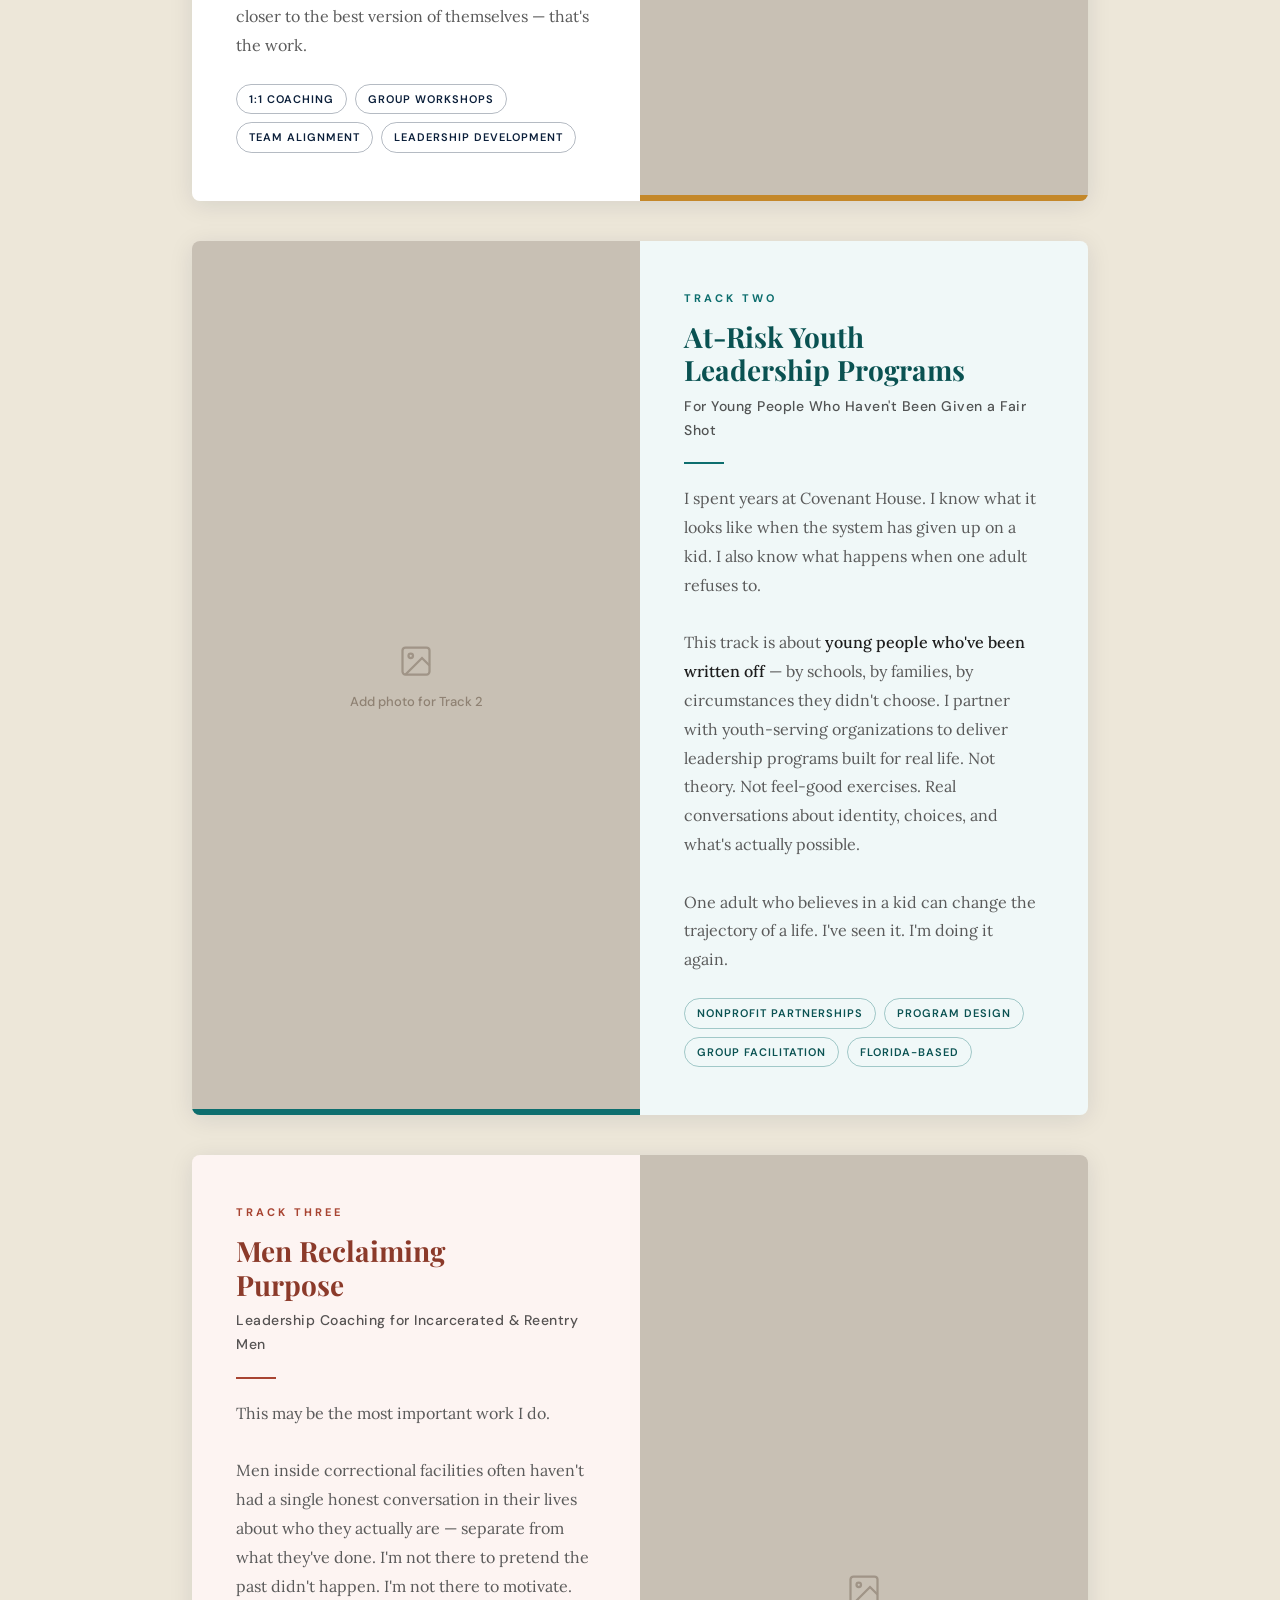
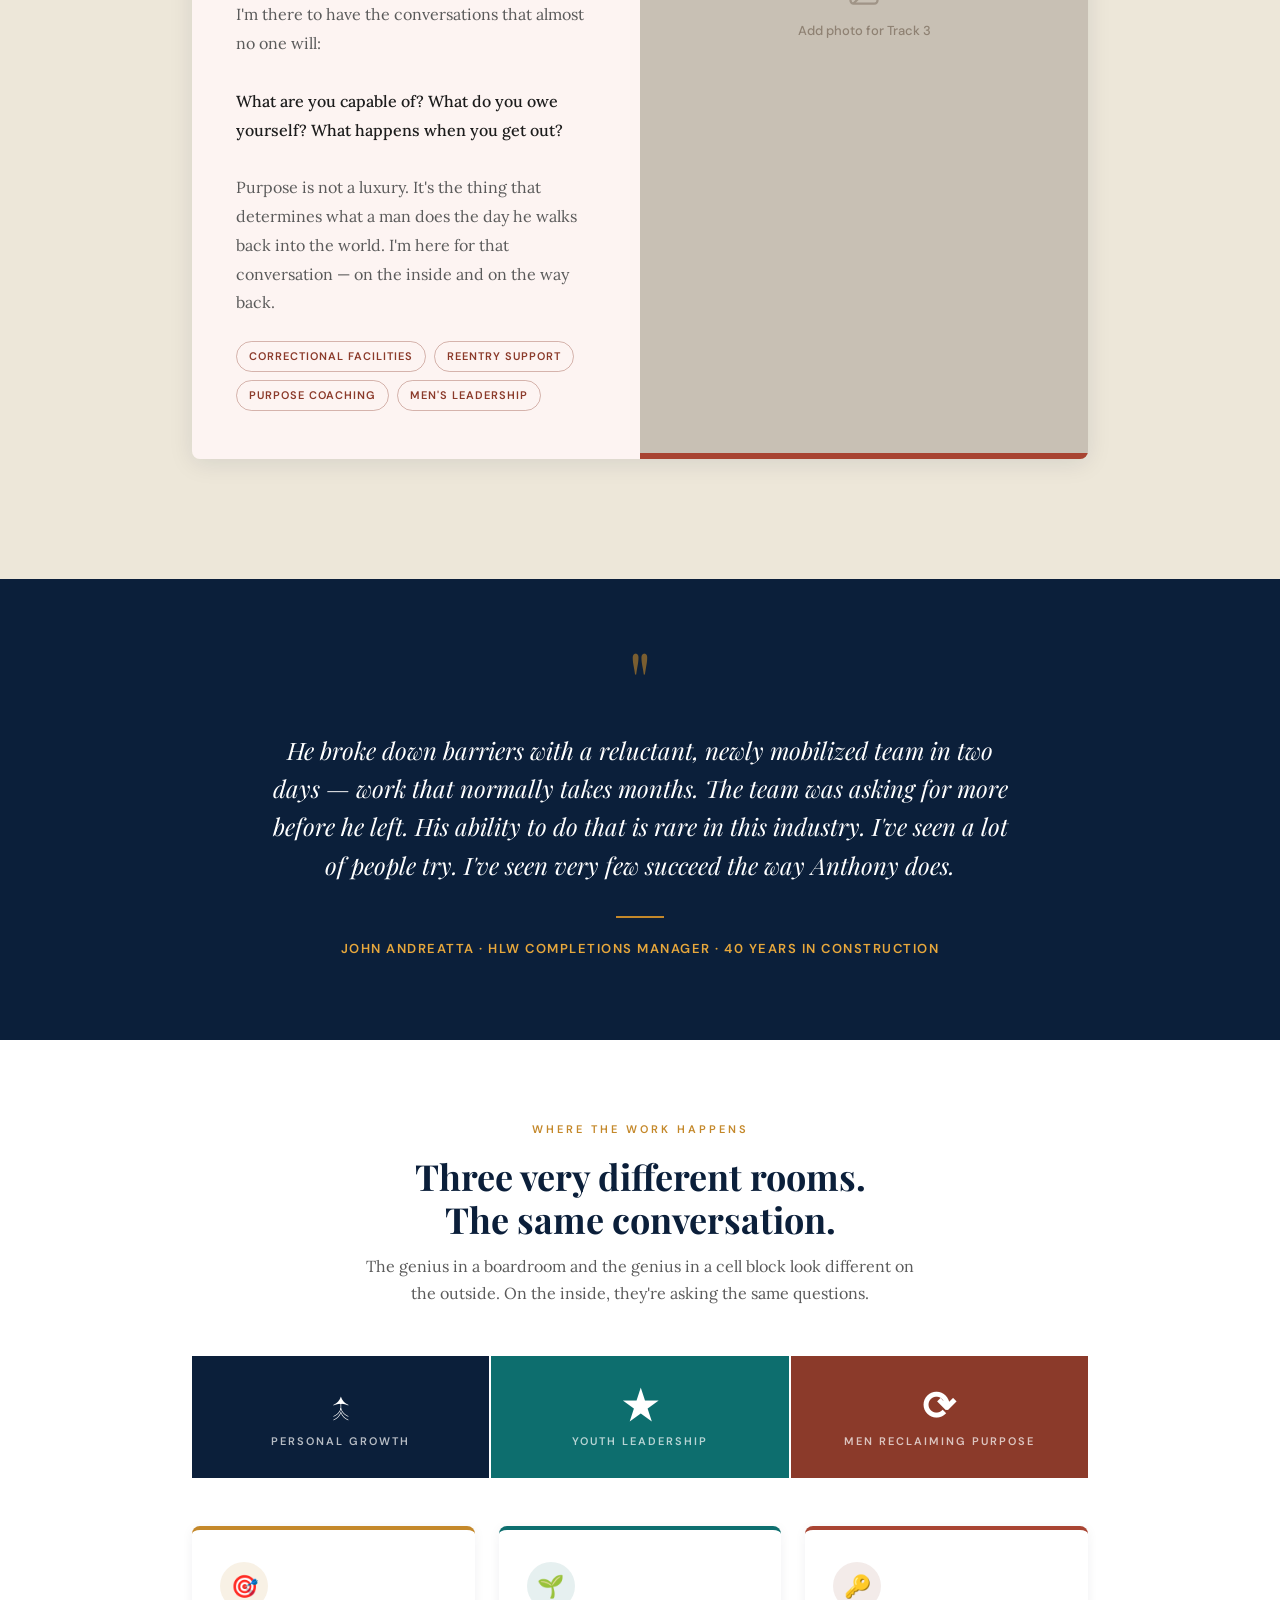
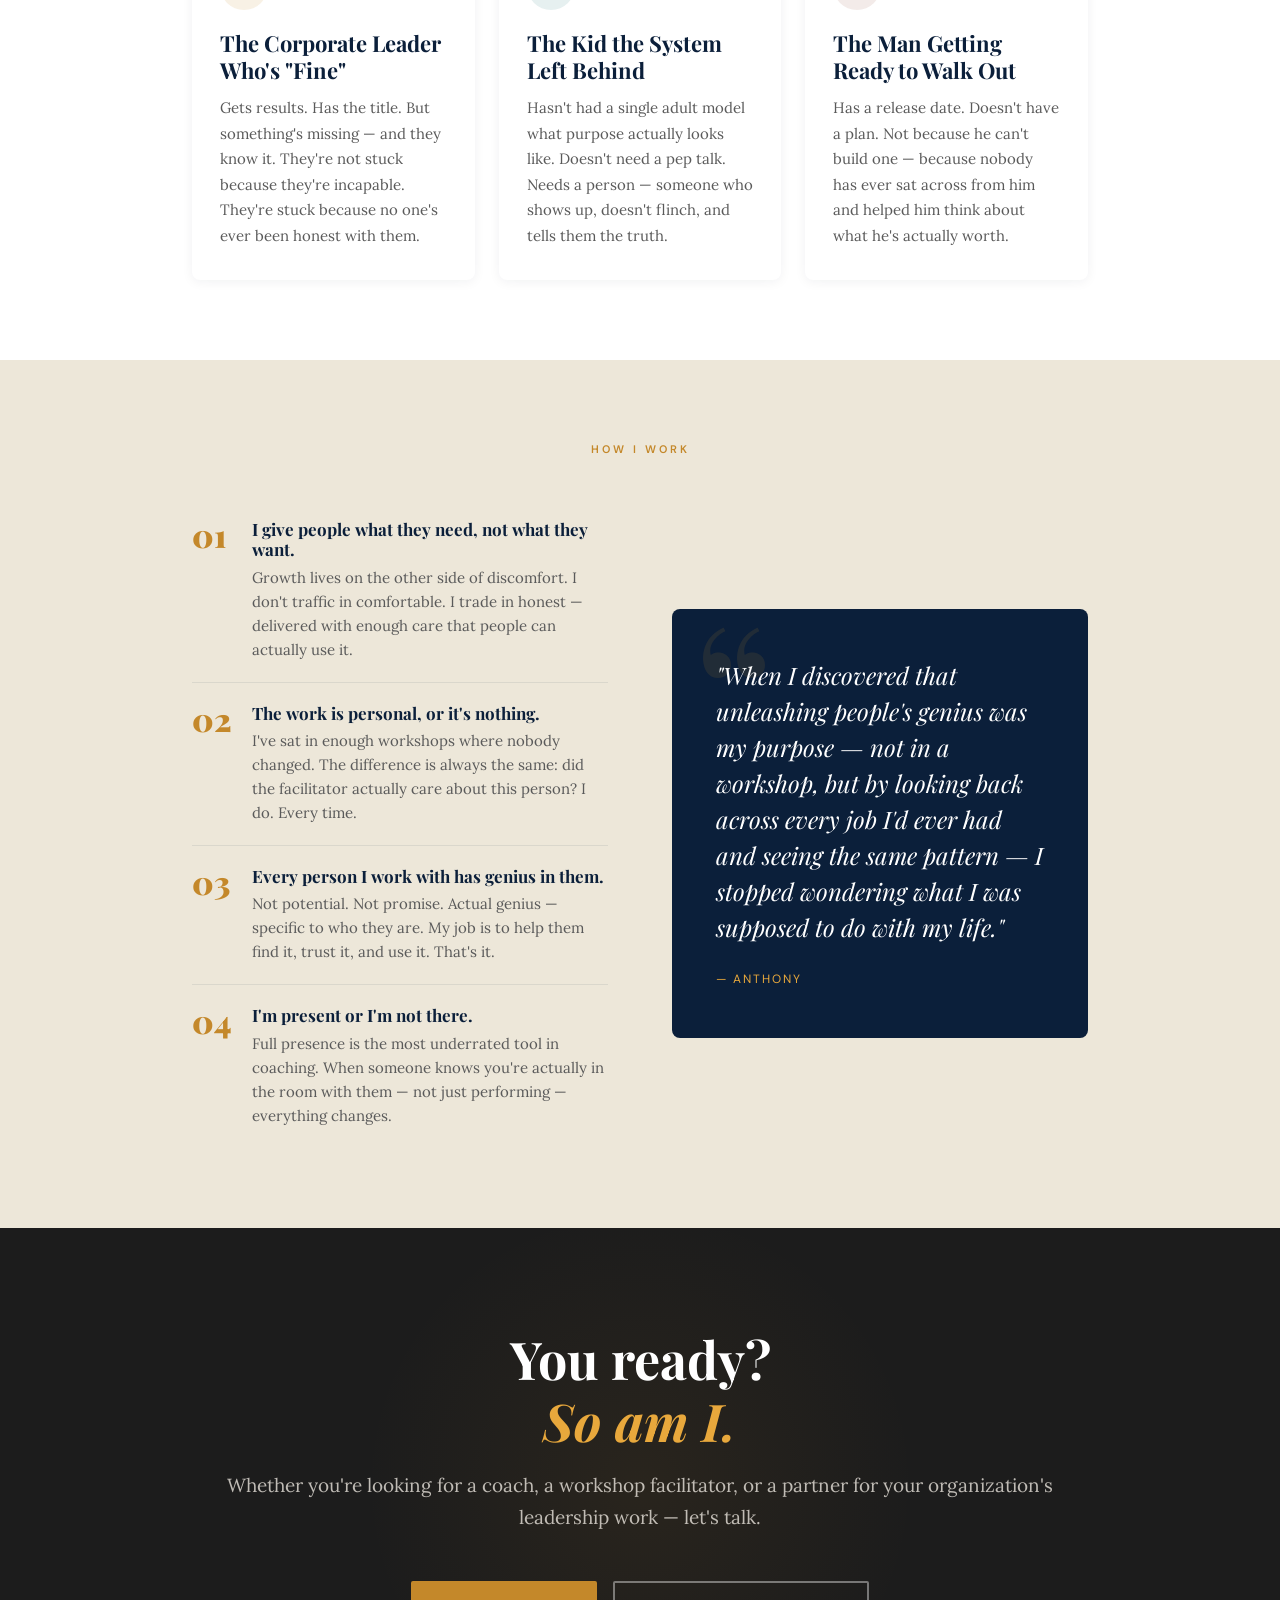
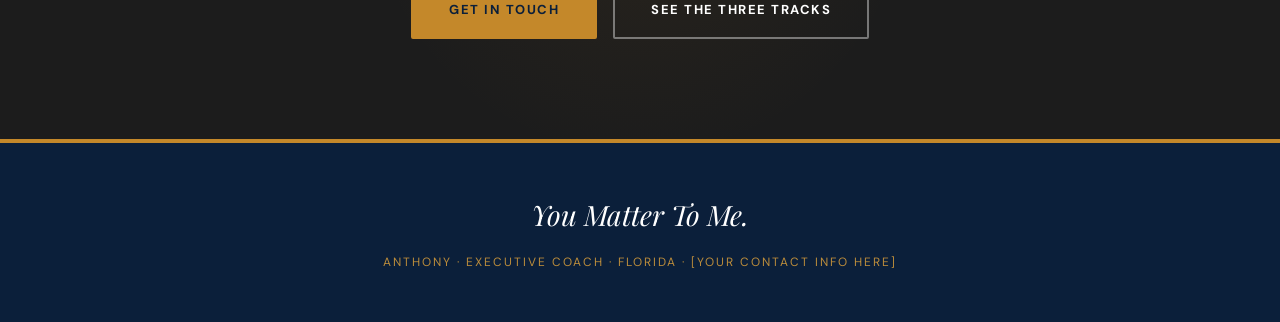
==== commit 6d17aeb0: "Add chat navigation: sticky nav, section anchors, and floating back-to-chat button - Adds a sticky n" ====
--- a/index.html
+++ b/index.html
@@ -656,6 +656,96 @@
     opacity: 0.8;
   }
 
+  /* ── STICKY NAV ── */
+  .site-nav {
+    position: fixed;
+    top: 0; left: 0; right: 0;
+    z-index: 100;
+    background: rgba(11,31,58,0.96);
+    backdrop-filter: blur(8px);
+    -webkit-backdrop-filter: blur(8px);
+    border-bottom: 1px solid rgba(196,136,42,0.25);
+    padding: 14px 32px;
+    display: flex;
+    align-items: center;
+    justify-content: space-between;
+    transform: translateY(-100%);
+    transition: transform 0.3s ease;
+  }
+  .site-nav.visible { transform: translateY(0); }
+  .nav-brand {
+    font-family: 'DM Sans', sans-serif;
+    font-size: 12px;
+    font-weight: 700;
+    letter-spacing: 3px;
+    text-transform: uppercase;
+    color: var(--gold);
+    text-decoration: none;
+  }
+  .nav-links {
+    display: flex;
+    gap: 32px;
+    list-style: none;
+    align-items: center;
+  }
+  .nav-links a {
+    font-family: 'DM Sans', sans-serif;
+    font-size: 12px;
+    font-weight: 600;
+    letter-spacing: 1.5px;
+    text-transform: uppercase;
+    color: rgba(245,240,232,0.75);
+    text-decoration: none;
+    transition: color 0.2s;
+  }
+  .nav-links a:hover { color: var(--gold2); }
+  .nav-links .nav-cta {
+    background: var(--gold);
+    color: var(--navy);
+    padding: 8px 20px;
+    border-radius: 2px;
+    transition: background 0.2s, color 0.2s;
+  }
+  .nav-links .nav-cta:hover { background: var(--gold2); color: var(--navy); }
+
+  /* ── BACK TO CHAT BUTTON ── */
+  .back-to-chat {
+    position: fixed;
+    bottom: 32px;
+    right: 32px;
+    z-index: 100;
+    background: var(--gold);
+    color: var(--navy);
+    font-family: 'DM Sans', sans-serif;
+    font-size: 12px;
+    font-weight: 700;
+    letter-spacing: 1.5px;
+    text-transform: uppercase;
+    padding: 14px 22px;
+    border-radius: 2px;
+    text-decoration: none;
+    box-shadow: 0 4px 20px rgba(11,31,58,0.3);
+    display: flex;
+    align-items: center;
+    gap: 8px;
+    opacity: 0;
+    transform: translateY(16px);
+    transition: opacity 0.3s ease, transform 0.3s ease, background 0.2s;
+    pointer-events: none;
+  }
+  .back-to-chat.visible {
+    opacity: 1;
+    transform: translateY(0);
+    pointer-events: auto;
+  }
+  .back-to-chat:hover { background: var(--gold2); }
+  .back-to-chat svg { flex-shrink: 0; }
+
+  @media (max-width: 768px) {
+    .nav-links li:not(:last-child) { display: none; }
+    .back-to-chat { bottom: 20px; right: 20px; padding: 12px 18px; font-size: 11px; }
+  }
+
   /* ── PRINT / EXPORT ── */
   @media print {
     .photo-zone input[type="file"], .track-photo input[type="file"] { display: none; }
@@ -677,6 +767,24 @@
 </style>
 </head>
 <body>
+
+<!-- ═══════════════════════════════════════════════
+     STICKY NAV
+═══════════════════════════════════════════════ -->
+<nav class="site-nav" id="site-nav" aria-label="Site navigation">
+  <a href="#" class="nav-brand">Anthony · Unleashing Genius</a>
+  <ul class="nav-links">
+    <li><a href="#story">My Story</a></li>
+    <li><a href="#tracks">The Work</a></li>
+    <li><a href="#chat" class="nav-cta">Chat with Me</a></li>
+  </ul>
+</nav>
+
+<!-- Floating back-to-chat button -->
+<a href="#chat" class="back-to-chat" id="back-to-chat" aria-label="Get back to chat">
+  <svg width="16" height="16" viewBox="0 0 24 24" fill="none" stroke="currentColor" stroke-width="2.5"><path d="M21 15a2 2 0 0 1-2 2H7l-4 4V5a2 2 0 0 1 2-2h14a2 2 0 0 1 2 2z"/></svg>
+  Get Back to Chat
+</a>
 
 <!-- ═══════════════════════════════════════════════
      HERO
@@ -735,7 +843,7 @@
 <!-- ═══════════════════════════════════════════════
      MY STORY
 ═══════════════════════════════════════════════ -->
-<section class="section section--white">
+<section class="section section--white" id="story">
   <div class="container">
     <div class="story-grid">
       <div class="story-sidebar">
@@ -775,7 +883,7 @@
 <!-- ═══════════════════════════════════════════════
      THREE TRACKS
 ═══════════════════════════════════════════════ -->
-<section class="section section--warm">
+<section class="section section--warm" id="tracks">
   <div class="container">
     <div class="tracks-intro">
       <div class="eyebrow">What I Do</div>
@@ -991,12 +1099,12 @@
 <!-- ═══════════════════════════════════════════════
      CTA
 ═══════════════════════════════════════════════ -->
-<section class="cta-section">
+<section class="cta-section" id="chat">
   <div class="container">
     <h2>You ready?<br><em>So am I.</em></h2>
     <p>Whether you're looking for a coach, a workshop facilitator, or a partner for your organization's leadership work — let's talk.</p>
     <div class="cta-buttons">
-      <a href="mailto:[your email here]" class="btn btn--primary">Get in Touch</a>
+      <a href="mailto:[aeabaldwin@outlook.com]" class="btn btn--primary">Get in Touch</a>
       <a href="#" class="btn btn--outline">See the Three Tracks</a>
     </div>
   </div>
@@ -1027,6 +1135,38 @@
     reader.readAsDataURL(input.files[0]);
   }
 }
+
+// Sticky nav + back-to-chat visibility on scroll
+(function() {
+  var nav = document.getElementById('site-nav');
+  var btn = document.getElementById('back-to-chat');
+  var chatSection = document.getElementById('chat');
+  var heroHeight = window.innerHeight * 0.6;
+
+  function onScroll() {
+    var scrollY = window.scrollY || window.pageYOffset;
+
+    // Show sticky nav after scrolling past ~60% of hero
+    if (scrollY > heroHeight) {
+      nav.classList.add('visible');
+    } else {
+      nav.classList.remove('visible');
+    }
+
+    // Show back-to-chat button when user has scrolled past the chat section
+    if (chatSection) {
+      var chatTop = chatSection.getBoundingClientRect().top + scrollY;
+      if (scrollY > heroHeight && scrollY + window.innerHeight < chatTop + 80) {
+        btn.classList.add('visible');
+      } else {
+        btn.classList.remove('visible');
+      }
+    }
+  }
+
+  window.addEventListener('scroll', onScroll, { passive: true });
+  onScroll();
+})();
 </script>
 
 </body>
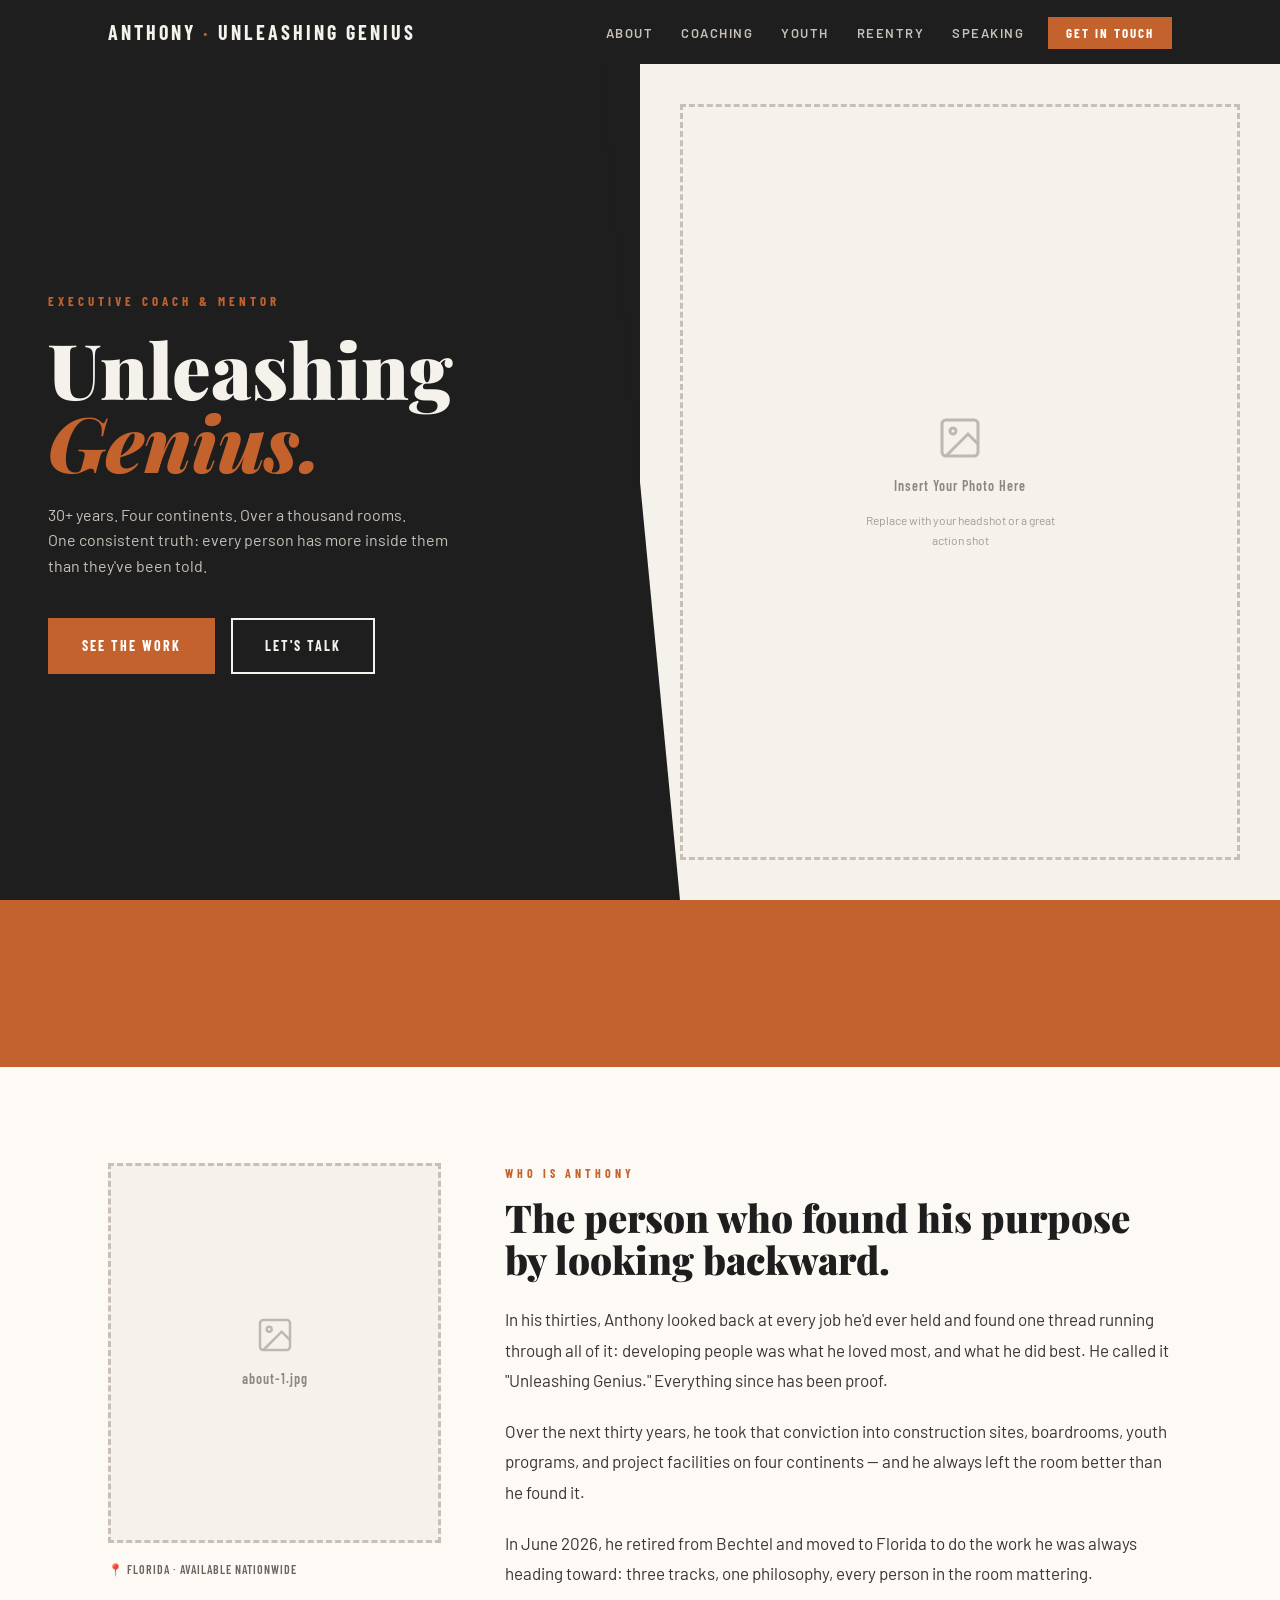
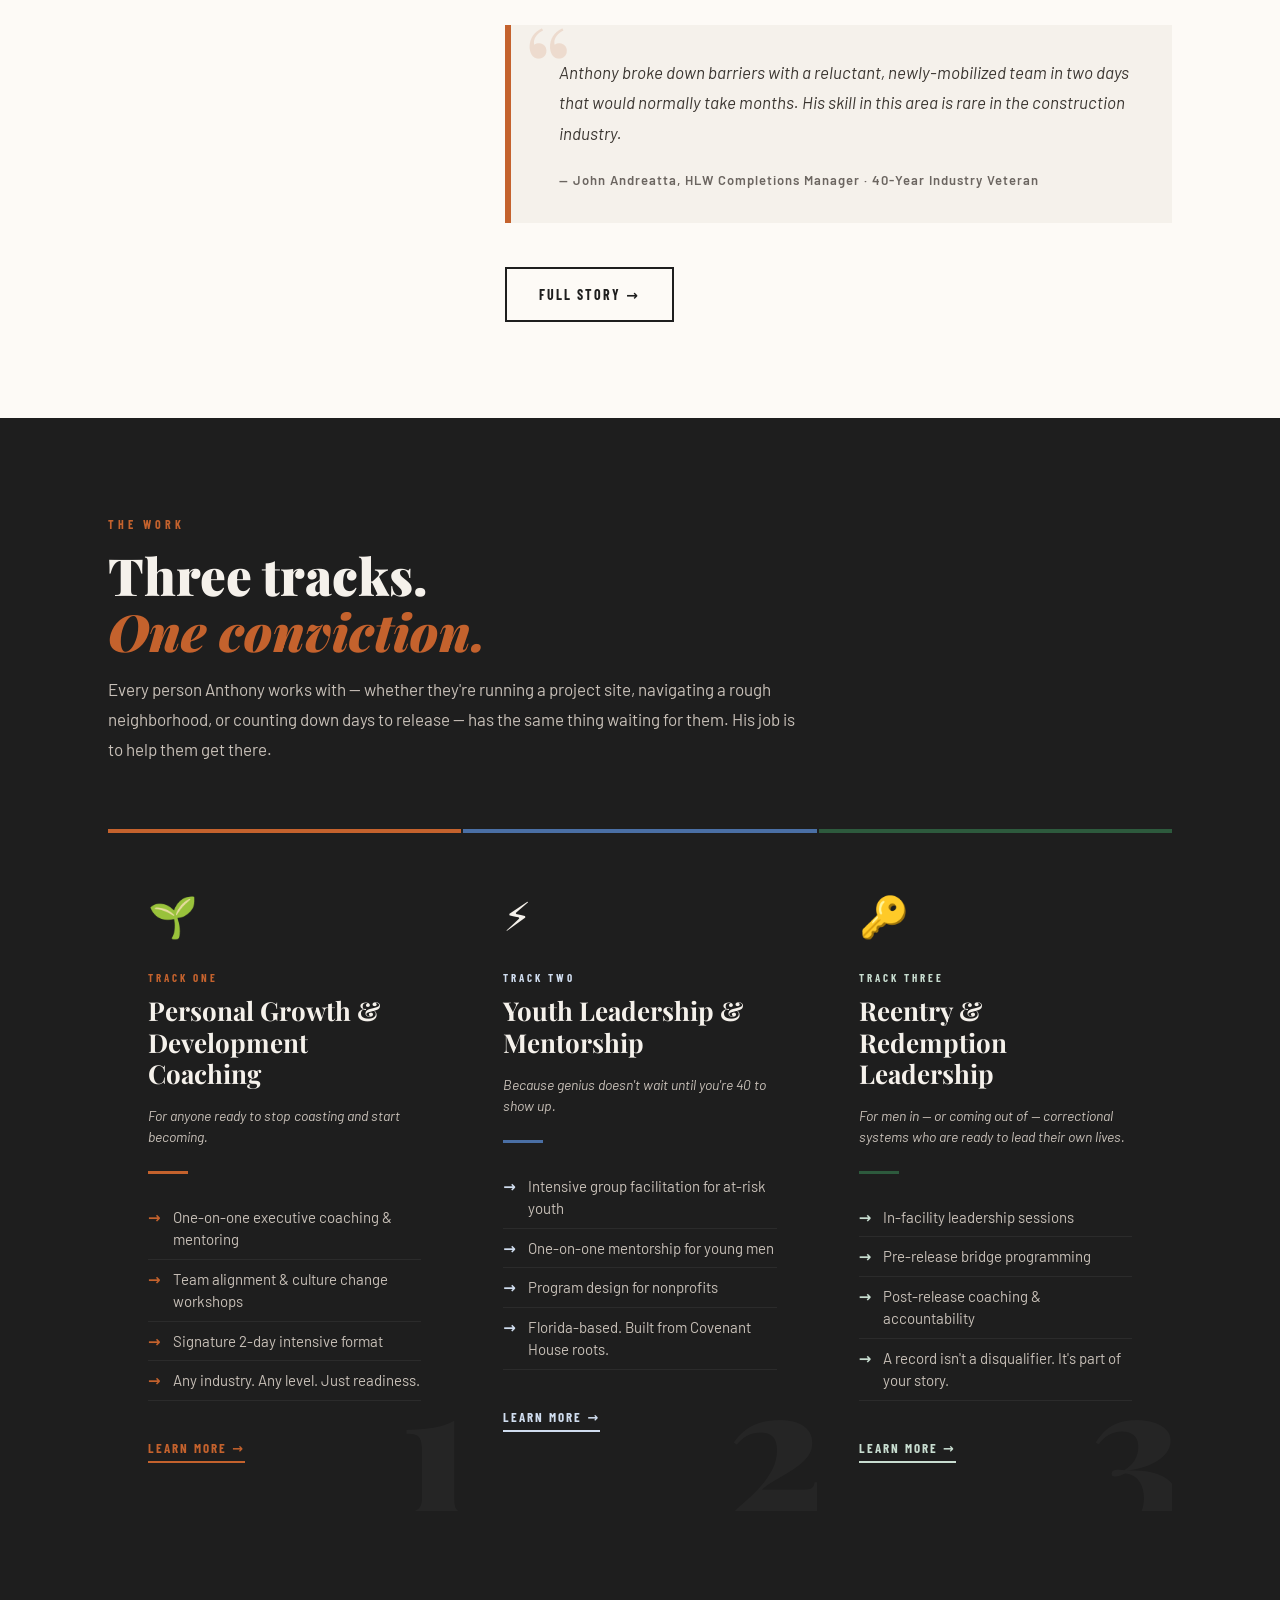
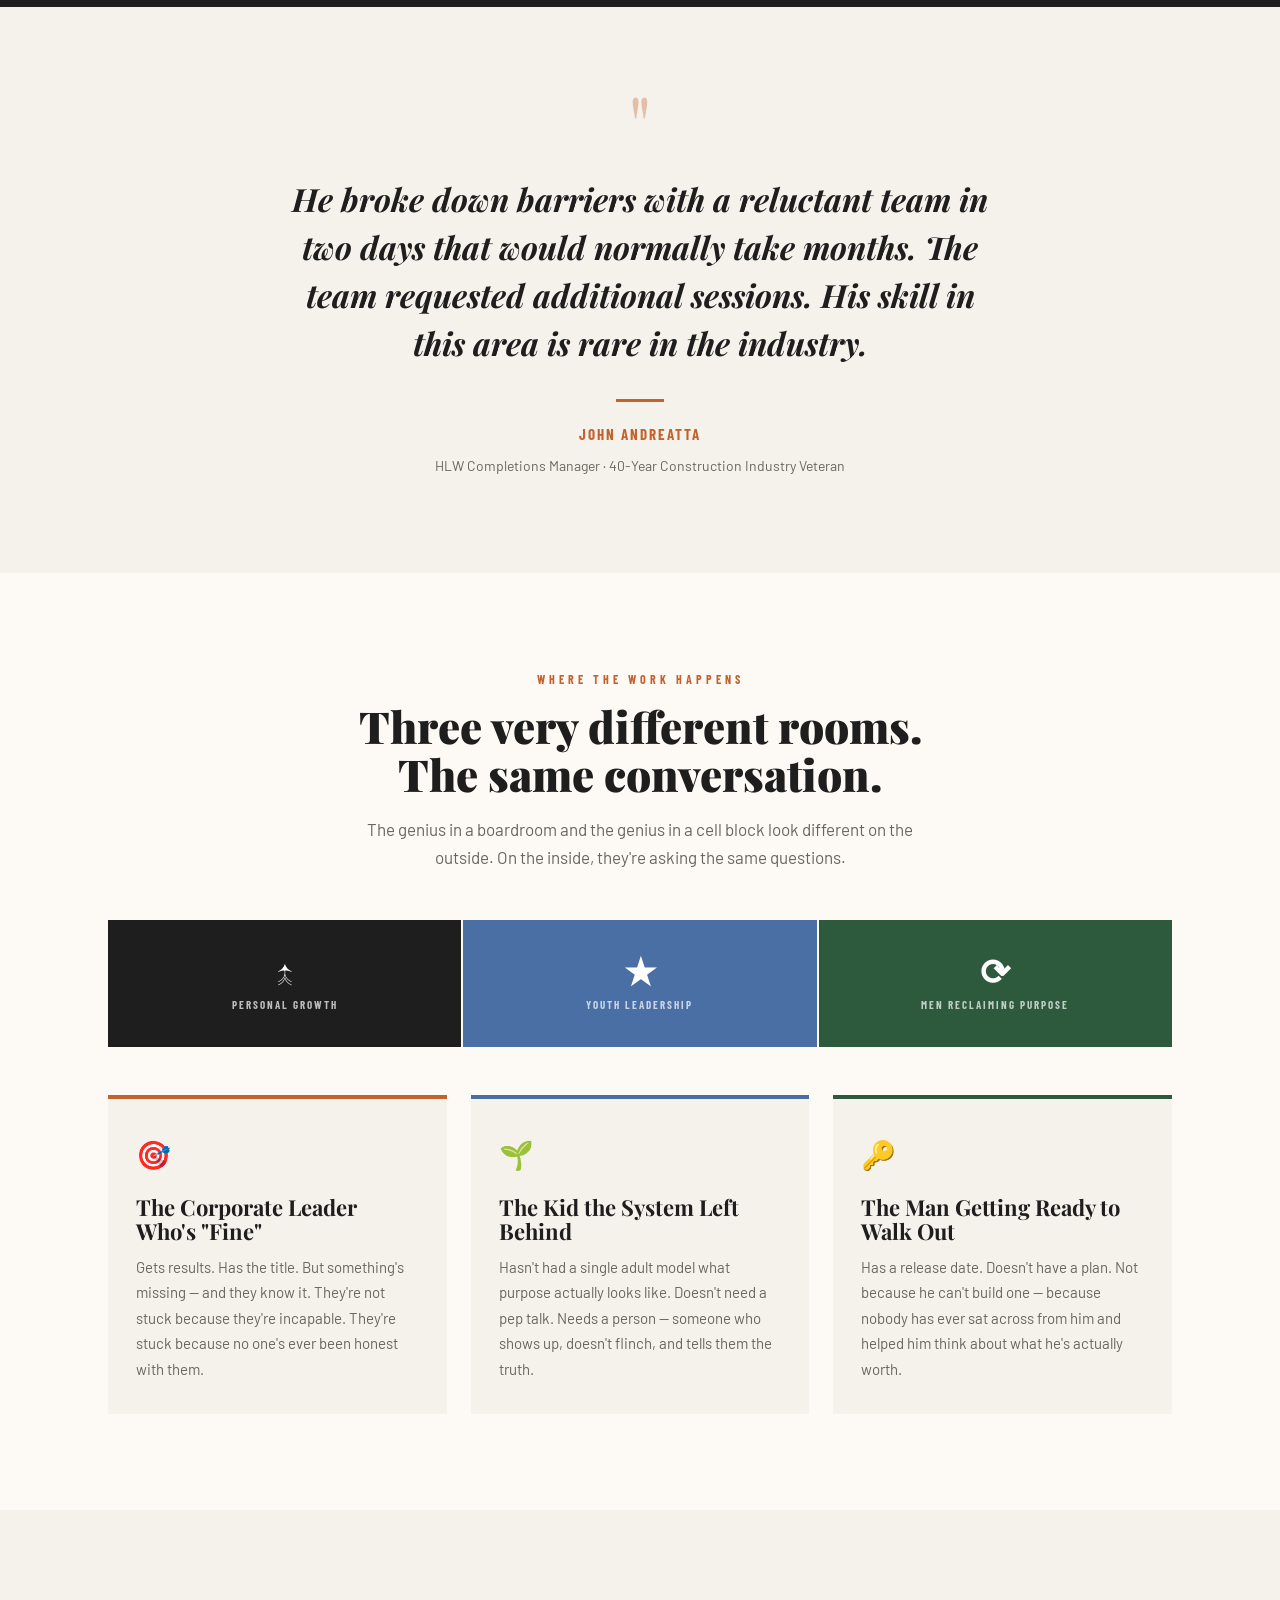
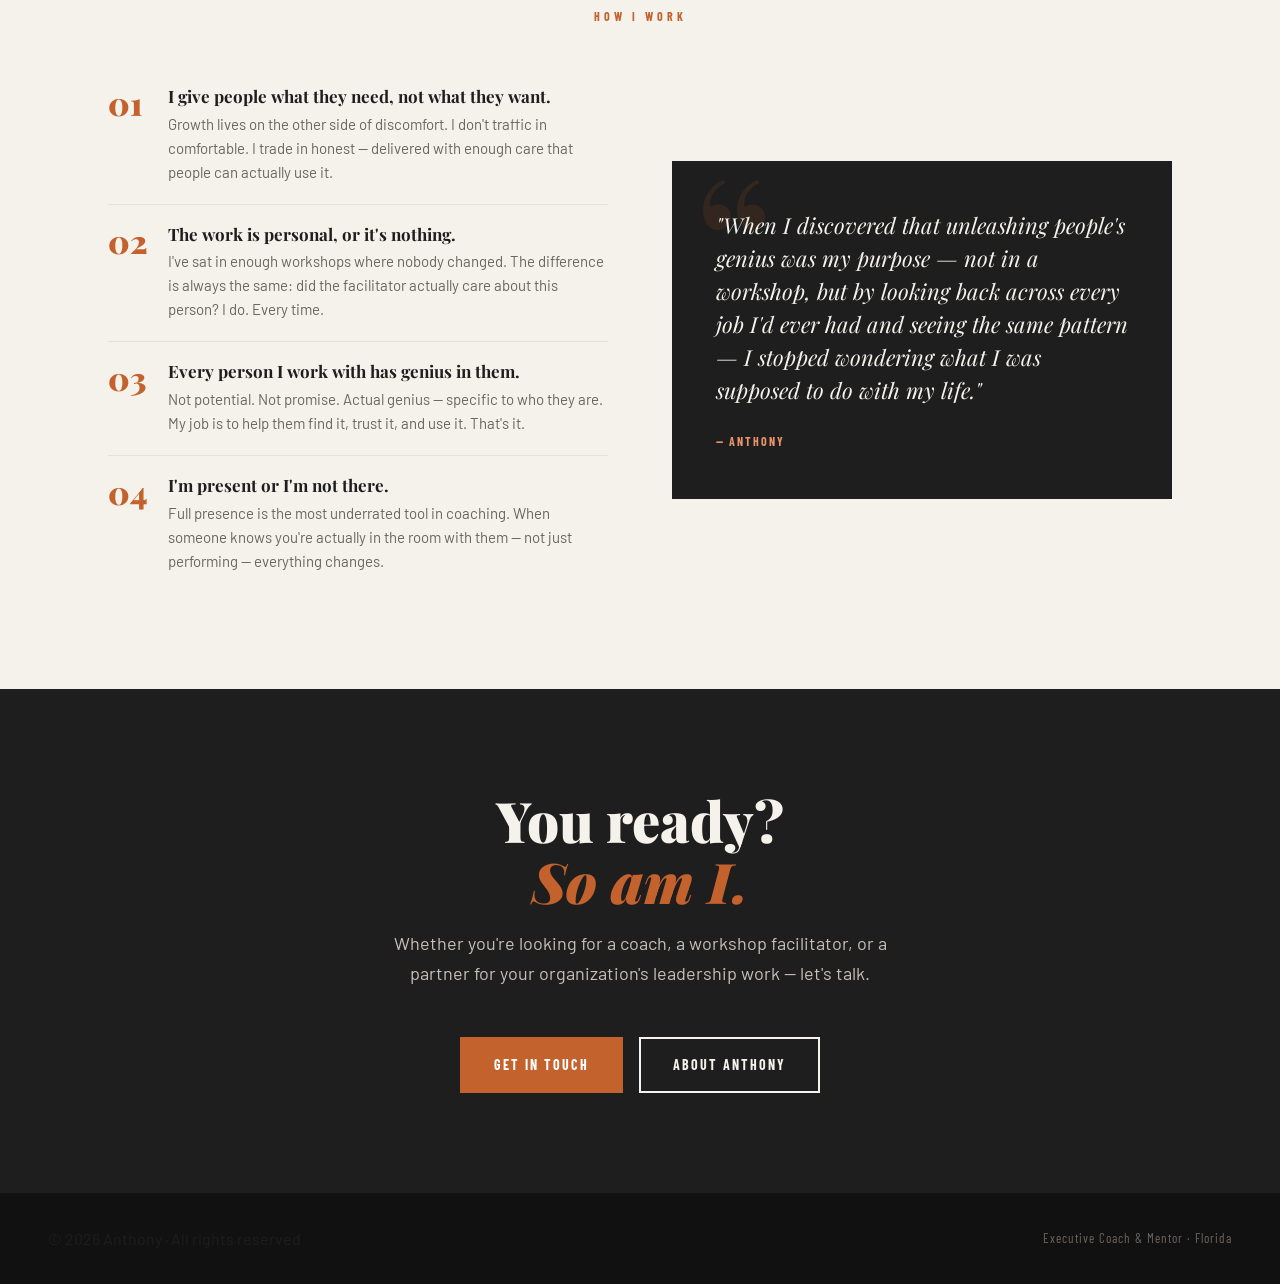
==== commit 31b7f98d: "Align design system to prototype: Barlow fonts, copper/charcoal palette, hero layout - Replace Lora/" ====
--- a/index.html
+++ b/index.html
@@ -1,841 +1,115 @@
 <!DOCTYPE html>
 <html lang="en">
 <head>
-<meta charset="UTF-8">
-<meta name="viewport" content="width=device-width, initial-scale=1.0">
-<title>Anthony | Unleashing Genius</title>
-<link href="https://fonts.googleapis.com/css2?family=Playfair+Display:ital,wght@0,400;0,700;0,900;1,400;1,700&family=Lora:ital,wght@0,400;0,500;1,400&family=DM+Sans:wght@300;400;500;600&display=swap" rel="stylesheet">
-<style>
-  *, *::before, *::after { box-sizing: border-box; margin: 0; padding: 0; }
-
-  :root {
-    --navy:    #0B1F3A;
-    --navy2:   #122947;
-    --gold:    #C4882A;
-    --gold2:   #E8A83C;
-    --cream:   #F5F0E8;
-    --warm:    #EDE7D9;
-    --charcoal:#1C1C1C;
-    --mid:     #5A5A5A;
-    --light:   #8A8A8A;
-    --teal:    #0D6E6E;
-    --teal2:   #0A5252;
-    --rust:    #8B3A2A;
-    --rust2:   #A84432;
-  }
-
-  html { scroll-behavior: smooth; }
-
-  body {
-    font-family: 'Lora', Georgia, serif;
-    background: var(--cream);
-    color: var(--charcoal);
-    line-height: 1.7;
-  }
-
-  /* ── UTILITY ── */
-  .container { max-width: 960px; margin: 0 auto; padding: 0 32px; }
-  .section { padding: 80px 0; }
-  .section--dark { background: var(--navy); color: var(--cream); }
-  .section--warm { background: var(--warm); }
-  .section--white { background: #fff; }
-
-  .eyebrow {
-    font-family: 'DM Sans', sans-serif;
-    font-size: 11px;
-    font-weight: 600;
-    letter-spacing: 3px;
-    text-transform: uppercase;
-    color: var(--gold);
-    margin-bottom: 16px;
-  }
-  .eyebrow--light { color: var(--gold2); }
-
-  h1, h2, h3, h4 { font-family: 'Playfair Display', Georgia, serif; line-height: 1.2; }
-
-  /* ── PHOTO PLACEHOLDER ── */
-  .photo-zone {
-    background: #D8D0C4;
-    border: 2px dashed #A09080;
-    border-radius: 4px;
-    display: flex;
-    flex-direction: column;
-    align-items: center;
-    justify-content: center;
-    color: #706050;
-    font-family: 'DM Sans', sans-serif;
-    font-size: 13px;
-    gap: 10px;
-    cursor: pointer;
-    transition: background 0.2s, border-color 0.2s;
-    position: relative;
-    overflow: hidden;
-  }
-  .photo-zone:hover { background: #CCC4B8; border-color: #907060; }
-  .photo-zone svg { opacity: 0.5; }
-  .photo-zone span { opacity: 0.7; font-weight: 500; }
-  .photo-zone input[type="file"] {
-    position: absolute; inset: 0; opacity: 0; cursor: pointer; width: 100%; height: 100%;
-  }
-  .photo-zone img {
-    position: absolute; inset: 0; width: 100%; height: 100%;
-    object-fit: cover; border-radius: 2px;
-  }
-
-  /* ── HERO ── */
-  .hero {
-    background: var(--navy);
-    padding: 0;
-    min-height: 100vh;
-    display: grid;
-    grid-template-columns: 1fr 1fr;
-    position: relative;
-    overflow: hidden;
-  }
-  .hero::before {
-    content: '';
-    position: absolute;
-    top: -120px; right: -120px;
-    width: 500px; height: 500px;
-    background: radial-gradient(circle, rgba(196,136,42,0.15) 0%, transparent 70%);
-    pointer-events: none;
-  }
-  .hero-photo {
-    position: relative;
-    min-height: 600px;
-  }
-  .hero-photo .photo-zone {
-    position: absolute; inset: 0;
-    border-radius: 0;
-    background: #162E4A;
-    border: none;
-    border-right: 1px solid rgba(196,136,42,0.3);
-  }
-  .hero-photo .photo-zone svg { width: 48px; height: 48px; }
-  .hero-photo .photo-zone span { font-size: 14px; }
-  .hero-content {
-    display: flex;
-    flex-direction: column;
-    justify-content: center;
-    padding: 80px 64px 80px 56px;
-    position: relative;
-  }
-  .hero-name {
-    font-family: 'DM Sans', sans-serif;
-    font-size: 12px;
-    font-weight: 600;
-    letter-spacing: 4px;
-    text-transform: uppercase;
-    color: var(--gold);
-    margin-bottom: 24px;
-  }
-  .hero-headline {
-    font-family: 'Playfair Display', serif;
-    font-size: clamp(38px, 4vw, 52px);
-    font-weight: 900;
-    color: #fff;
-    line-height: 1.1;
-    margin-bottom: 32px;
-  }
-  .hero-headline em {
-    font-style: italic;
-    color: var(--gold2);
-  }
-  .hero-sub {
-    font-family: 'Lora', serif;
-    font-size: 17px;
-    color: rgba(245,240,232,0.8);
-    line-height: 1.75;
-    margin-bottom: 48px;
-    border-left: 3px solid var(--gold);
-    padding-left: 20px;
-  }
-  .hero-tagline {
-    font-family: 'DM Sans', sans-serif;
-    font-size: 13px;
-    letter-spacing: 2px;
-    text-transform: uppercase;
-    color: var(--gold);
-    font-weight: 500;
-  }
-  .hero-divider {
-    width: 48px; height: 2px;
-    background: var(--gold);
-    margin: 20px 0;
-  }
-
-  /* ── STATS BAR ── */
-  .stats-bar {
-    background: var(--gold);
-    padding: 32px 0;
-  }
-  .stats-grid {
-    display: grid;
-    grid-template-columns: repeat(4, 1fr);
-    gap: 0;
-    max-width: 960px;
-    margin: 0 auto;
-    padding: 0 32px;
-  }
-  .stat-item {
-    text-align: center;
-    padding: 0 24px;
-    border-right: 1px solid rgba(11,31,58,0.2);
-  }
-  .stat-item:last-child { border-right: none; }
-  .stat-num {
-    font-family: 'Playfair Display', serif;
-    font-size: 44px;
-    font-weight: 900;
-    color: var(--navy);
-    line-height: 1;
-    margin-bottom: 6px;
-  }
-  .stat-label {
-    font-family: 'DM Sans', sans-serif;
-    font-size: 12px;
-    font-weight: 600;
-    letter-spacing: 1.5px;
-    text-transform: uppercase;
-    color: var(--navy2);
-    opacity: 0.8;
-  }
-
-  /* ── STORY ── */
-  .story-grid {
-    display: grid;
-    grid-template-columns: 1fr 2fr;
-    gap: 64px;
-    align-items: start;
-  }
-  .story-sidebar {
-    position: sticky;
-    top: 40px;
-  }
-  .story-photo {
-    height: 360px;
-    border-radius: 4px;
-    margin-bottom: 24px;
-  }
-  .story-caption {
-    font-family: 'DM Sans', sans-serif;
-    font-size: 12px;
-    color: var(--light);
-    letter-spacing: 0.5px;
-  }
-  .story-text h2 {
-    font-size: 38px;
-    color: var(--navy);
-    margin-bottom: 28px;
-  }
-  .story-text p {
-    font-size: 17px;
-    color: var(--mid);
-    margin-bottom: 20px;
-    line-height: 1.8;
-  }
-  .story-text p strong { color: var(--charcoal); font-weight: 500; }
-  .pull-quote {
-    margin: 36px 0;
-    padding: 28px 32px;
-    background: var(--navy);
-    border-left: 4px solid var(--gold);
-    border-radius: 0 4px 4px 0;
-  }
-  .pull-quote p {
-    font-family: 'Playfair Display', serif;
-    font-size: 22px;
-    font-style: italic;
-    color: #fff;
-    line-height: 1.5;
-    margin: 0;
-  }
-
-  /* ── TRACKS ── */
-  .tracks-intro {
-    text-align: center;
-    max-width: 620px;
-    margin: 0 auto 64px;
-  }
-  .tracks-intro h2 {
-    font-size: 40px;
-    color: var(--navy);
-    margin-bottom: 16px;
-  }
-  .tracks-intro p {
-    font-size: 17px;
-    color: var(--mid);
-  }
-
-  .track-card {
-    display: grid;
-    grid-template-columns: 1fr 1fr;
-    gap: 0;
-    margin-bottom: 40px;
-    border-radius: 8px;
-    overflow: hidden;
-    box-shadow: 0 4px 24px rgba(11,31,58,0.10);
-  }
-  .track-card:nth-child(even) { direction: rtl; }
-  .track-card:nth-child(even) > * { direction: ltr; }
-
-  .track-visual {
-    position: relative;
-    min-height: 380px;
-  }
-  .track-photo {
-    position: absolute; inset: 0;
-    background: #C8C0B4;
-    display: flex; flex-direction: column;
-    align-items: center; justify-content: center;
-    gap: 12px;
-    color: #706050;
-    font-family: 'DM Sans', sans-serif;
-    font-size: 13px;
-    cursor: pointer;
-    transition: background 0.2s;
-    overflow: hidden;
-  }
-  .track-photo:hover { background: #BCB4A8; }
-  .track-photo svg { opacity: 0.45; }
-  .track-photo span { opacity: 0.65; font-weight: 500; }
-  .track-photo input[type="file"] { position: absolute; inset: 0; opacity: 0; cursor: pointer; }
-  .track-photo img { position: absolute; inset: 0; width: 100%; height: 100%; object-fit: cover; }
-
-  .track-accent {
-    position: absolute;
-    bottom: 0; left: 0; right: 0;
-    height: 6px;
-  }
-
-  .track-content {
-    padding: 48px 48px 48px 44px;
-    display: flex;
-    flex-direction: column;
-    justify-content: center;
-  }
-  .track-num {
-    font-family: 'DM Sans', sans-serif;
-    font-size: 11px;
-    font-weight: 700;
-    letter-spacing: 3px;
-    text-transform: uppercase;
-    margin-bottom: 12px;
-  }
-  .track-title {
-    font-family: 'Playfair Display', serif;
-    font-size: 28px;
-    font-weight: 700;
-    line-height: 1.2;
-    margin-bottom: 8px;
-  }
-  .track-subtitle {
-    font-family: 'DM Sans', sans-serif;
-    font-size: 14px;
-    font-weight: 500;
-    letter-spacing: 0.5px;
-    margin-bottom: 20px;
-    opacity: 0.75;
-  }
-  .track-divider {
-    width: 40px; height: 2px;
-    margin-bottom: 20px;
-  }
-  .track-body {
-    font-family: 'Lora', serif;
-    font-size: 16px;
-    line-height: 1.8;
-    color: var(--mid);
-  }
-  .track-body strong { font-weight: 500; color: var(--charcoal); }
-  .track-tags {
-    display: flex;
-    flex-wrap: wrap;
-    gap: 8px;
-    margin-top: 24px;
-  }
-  .track-tag {
-    font-family: 'DM Sans', sans-serif;
-    font-size: 11px;
-    font-weight: 600;
-    letter-spacing: 1px;
-    text-transform: uppercase;
-    padding: 5px 12px;
-    border-radius: 20px;
-    border: 1.5px solid;
-  }
-
-  /* Track colors */
-  .track--1 .track-num  { color: var(--navy); }
-  .track--1 .track-title { color: var(--navy); }
-  .track--1 .track-divider { background: var(--gold); }
-  .track--1 .track-accent { background: var(--gold); }
-  .track--1 .track-content { background: #fff; }
-  .track--1 .track-tag { color: var(--navy); border-color: rgba(11,31,58,0.3); }
-
-  .track--2 .track-num  { color: var(--teal); }
-  .track--2 .track-title { color: var(--teal2); }
-  .track--2 .track-divider { background: var(--teal); }
-  .track--2 .track-accent { background: var(--teal); }
-  .track--2 .track-content { background: #F0F8F8; }
-  .track--2 .track-tag { color: var(--teal2); border-color: rgba(13,110,110,0.35); }
-
-  .track--3 .track-num  { color: var(--rust2); }
-  .track--3 .track-title { color: var(--rust); }
-  .track--3 .track-divider { background: var(--rust2); }
-  .track--3 .track-accent { background: var(--rust2); }
-  .track--3 .track-content { background: #FDF4F2; }
-  .track--3 .track-tag { color: var(--rust); border-color: rgba(139,58,42,0.35); }
-
-  /* ── TESTIMONIAL ── */
-  .testimonial-section {
-    background: var(--navy);
-    padding: 80px 0;
-  }
-  .testimonial-inner {
-    max-width: 800px;
-    margin: 0 auto;
-    padding: 0 32px;
-    text-align: center;
-  }
-  .testimonial-mark {
-    font-family: 'Playfair Display', serif;
-    font-size: 80px;
-    color: var(--gold);
-    line-height: 0.5;
-    margin-bottom: 32px;
-    display: block;
-    opacity: 0.6;
-  }
-  .testimonial-text {
-    font-family: 'Playfair Display', serif;
-    font-size: 24px;
-    font-style: italic;
-    color: #fff;
-    line-height: 1.6;
-    margin-bottom: 32px;
-  }
-  .testimonial-attr {
-    font-family: 'DM Sans', sans-serif;
-    font-size: 13px;
-    font-weight: 600;
-    letter-spacing: 1.5px;
-    text-transform: uppercase;
-    color: var(--gold2);
-  }
-  .testimonial-bar {
-    width: 48px; height: 2px;
-    background: var(--gold);
-    margin: 20px auto;
-  }
-
-  /* ── IMPACT VISUAL ── */
-  .impact-grid {
-    display: grid;
-    grid-template-columns: repeat(3, 1fr);
-    gap: 24px;
-    margin-top: 48px;
-  }
-  .impact-card {
-    background: #fff;
-    border-radius: 8px;
-    padding: 32px 28px;
-    border-top: 4px solid;
-    box-shadow: 0 2px 12px rgba(11,31,58,0.06);
-  }
-  .impact-card:nth-child(1) { border-color: var(--gold); }
-  .impact-card:nth-child(2) { border-color: var(--teal); }
-  .impact-card:nth-child(3) { border-color: var(--rust2); }
-  .impact-icon {
-    width: 48px; height: 48px;
-    border-radius: 50%;
-    display: flex; align-items: center; justify-content: center;
-    font-size: 22px;
-    margin-bottom: 20px;
-  }
-  .impact-card:nth-child(1) .impact-icon { background: rgba(196,136,42,0.12); }
-  .impact-card:nth-child(2) .impact-icon { background: rgba(13,110,110,0.1); }
-  .impact-card:nth-child(3) .impact-icon { background: rgba(139,58,42,0.1); }
-  .impact-card h3 {
-    font-family: 'Playfair Display', serif;
-    font-size: 22px;
-    margin-bottom: 12px;
-    color: var(--navy);
-  }
-  .impact-card p {
-    font-family: 'Lora', serif;
-    font-size: 15px;
-    color: var(--mid);
-    line-height: 1.7;
-  }
-
-  /* ── MISSION VISUAL ── */
-  .mission-bar {
-    display: grid;
-    grid-template-columns: repeat(3, 1fr);
-    gap: 2px;
-    margin: 48px 0;
-  }
-  .mission-seg {
-    padding: 28px 24px;
-    text-align: center;
-  }
-  .mission-seg:nth-child(1) { background: var(--navy); }
-  .mission-seg:nth-child(2) { background: var(--teal); }
-  .mission-seg:nth-child(3) { background: var(--rust); }
-  .mission-pct {
-    font-family: 'Playfair Display', serif;
-    font-size: 40px;
-    font-weight: 900;
-    color: #fff;
-    line-height: 1;
-  }
-  .mission-label {
-    font-family: 'DM Sans', sans-serif;
-    font-size: 11px;
-    font-weight: 600;
-    letter-spacing: 2px;
-    text-transform: uppercase;
-    color: rgba(255,255,255,0.7);
-    margin-top: 8px;
-  }
-
-  /* ── PHILOSOPHY ── */
-  .philosophy-grid {
-    display: grid;
-    grid-template-columns: 1fr 1fr;
-    gap: 64px;
-    align-items: center;
-  }
-  .philosophy-list {
-    list-style: none;
-  }
-  .philosophy-item {
-    display: flex;
-    gap: 20px;
-    padding: 20px 0;
-    border-bottom: 1px solid rgba(11,31,58,0.08);
-  }
-  .philosophy-item:last-child { border-bottom: none; }
-  .phi-num {
-    font-family: 'Playfair Display', serif;
-    font-size: 32px;
-    font-weight: 900;
-    color: var(--gold);
-    line-height: 1;
-    min-width: 40px;
-  }
-  .phi-text h4 {
-    font-size: 17px;
-    color: var(--navy);
-    margin-bottom: 6px;
-  }
-  .phi-text p {
-    font-family: 'Lora', serif;
-    font-size: 15px;
-    color: var(--mid);
-    line-height: 1.6;
-  }
-  .philosophy-quote {
-    background: var(--navy);
-    border-radius: 8px;
-    padding: 48px 44px;
-    position: relative;
-    overflow: hidden;
-  }
-  .philosophy-quote::before {
-    content: '\201C';
-    font-family: 'Playfair Display', serif;
-    font-size: 200px;
-    color: rgba(196,136,42,0.12);
-    position: absolute;
-    top: -20px; left: 20px;
-    line-height: 1;
-    pointer-events: none;
-  }
-  .philosophy-quote p {
-    font-family: 'Playfair Display', serif;
-    font-size: 24px;
-    font-style: italic;
-    color: #fff;
-    line-height: 1.5;
-    position: relative;
-    z-index: 1;
-    margin-bottom: 24px;
-  }
-  .philosophy-quote .attr {
-    font-family: 'DM Sans', sans-serif;
-    font-size: 12px;
-    letter-spacing: 2px;
-    text-transform: uppercase;
-    color: var(--gold2);
-    position: relative;
-    z-index: 1;
-  }
-
-  /* ── CTA ── */
-  .cta-section {
-    background: var(--charcoal);
-    padding: 100px 0;
-    text-align: center;
-    position: relative;
-    overflow: hidden;
-  }
-  .cta-section::before {
-    content: '';
-    position: absolute;
-    top: 50%; left: 50%;
-    transform: translate(-50%, -50%);
-    width: 600px; height: 600px;
-    background: radial-gradient(circle, rgba(196,136,42,0.08) 0%, transparent 65%);
-    pointer-events: none;
-  }
-  .cta-section h2 {
-    font-size: 52px;
-    color: #fff;
-    margin-bottom: 16px;
-    position: relative;
-  }
-  .cta-section h2 em {
-    color: var(--gold2);
-    font-style: italic;
-  }
-  .cta-section p {
-    font-family: 'Lora', serif;
-    font-size: 19px;
-    color: rgba(245,240,232,0.75);
-    margin-bottom: 48px;
-    position: relative;
-  }
-  .cta-buttons {
-    display: flex;
-    gap: 16px;
-    justify-content: center;
-    flex-wrap: wrap;
-    position: relative;
-  }
-  .btn {
-    font-family: 'DM Sans', sans-serif;
-    font-size: 13px;
-    font-weight: 700;
-    letter-spacing: 1.5px;
-    text-transform: uppercase;
-    padding: 16px 36px;
-    border-radius: 2px;
-    border: 2px solid;
-    cursor: pointer;
-    text-decoration: none;
-    display: inline-block;
-    transition: all 0.2s;
-  }
-  .btn--primary { background: var(--gold); color: var(--navy); border-color: var(--gold); }
-  .btn--primary:hover { background: var(--gold2); border-color: var(--gold2); }
-  .btn--outline { background: transparent; color: #fff; border-color: rgba(255,255,255,0.4); }
-  .btn--outline:hover { border-color: #fff; }
-
-  /* ── SIGN-OFF ── */
-  .signoff {
-    background: var(--navy);
-    padding: 48px 0;
-    text-align: center;
-    border-top: 4px solid var(--gold);
-  }
-  .signoff p {
-    font-family: 'Playfair Display', serif;
-    font-size: 28px;
-    font-style: italic;
-    color: #fff;
-    margin-bottom: 8px;
-  }
-  .signoff small {
-    font-family: 'DM Sans', sans-serif;
-    font-size: 12px;
-    letter-spacing: 2px;
-    text-transform: uppercase;
-    color: var(--gold2);
-    opacity: 0.8;
-  }
-
-  /* ── STICKY NAV ── */
-  .site-nav {
-    position: fixed;
-    top: 0; left: 0; right: 0;
-    z-index: 100;
-    background: rgba(11,31,58,0.96);
-    backdrop-filter: blur(8px);
-    -webkit-backdrop-filter: blur(8px);
-    border-bottom: 1px solid rgba(196,136,42,0.25);
-    padding: 14px 32px;
-    display: flex;
-    align-items: center;
-    justify-content: space-between;
-    transform: translateY(-100%);
-    transition: transform 0.3s ease;
-  }
-  .site-nav.visible { transform: translateY(0); }
-  .nav-brand {
-    font-family: 'DM Sans', sans-serif;
-    font-size: 12px;
-    font-weight: 700;
-    letter-spacing: 3px;
-    text-transform: uppercase;
-    color: var(--gold);
-    text-decoration: none;
-  }
-  .nav-links {
-    display: flex;
-    gap: 32px;
-    list-style: none;
-    align-items: center;
-  }
-  .nav-links a {
-    font-family: 'DM Sans', sans-serif;
-    font-size: 12px;
-    font-weight: 600;
-    letter-spacing: 1.5px;
-    text-transform: uppercase;
-    color: rgba(245,240,232,0.75);
-    text-decoration: none;
-    transition: color 0.2s;
-  }
-  .nav-links a:hover { color: var(--gold2); }
-  .nav-links .nav-cta {
-    background: var(--gold);
-    color: var(--navy);
-    padding: 8px 20px;
-    border-radius: 2px;
-    transition: background 0.2s, color 0.2s;
-  }
-  .nav-links .nav-cta:hover { background: var(--gold2); color: var(--navy); }
-
-  /* ── BACK TO CHAT BUTTON ── */
-  .back-to-chat {
-    position: fixed;
-    bottom: 32px;
-    right: 32px;
-    z-index: 100;
-    background: var(--gold);
-    color: var(--navy);
-    font-family: 'DM Sans', sans-serif;
-    font-size: 12px;
-    font-weight: 700;
-    letter-spacing: 1.5px;
-    text-transform: uppercase;
-    padding: 14px 22px;
-    border-radius: 2px;
-    text-decoration: none;
-    box-shadow: 0 4px 20px rgba(11,31,58,0.3);
-    display: flex;
-    align-items: center;
-    gap: 8px;
-    opacity: 0;
-    transform: translateY(16px);
-    transition: opacity 0.3s ease, transform 0.3s ease, background 0.2s;
-    pointer-events: none;
-  }
-  .back-to-chat.visible {
-    opacity: 1;
-    transform: translateY(0);
-    pointer-events: auto;
-  }
-  .back-to-chat:hover { background: var(--gold2); }
-  .back-to-chat svg { flex-shrink: 0; }
-
-  @media (max-width: 768px) {
-    .nav-links li:not(:last-child) { display: none; }
-    .back-to-chat { bottom: 20px; right: 20px; padding: 12px 18px; font-size: 11px; }
-  }
-
-  /* ── PRINT / EXPORT ── */
-  @media print {
-    .photo-zone input[type="file"], .track-photo input[type="file"] { display: none; }
-  }
-
-  @media (max-width: 768px) {
-    .hero { grid-template-columns: 1fr; }
-    .hero-photo { min-height: 300px; }
-    .hero-content { padding: 48px 32px; }
-    .stats-grid { grid-template-columns: repeat(2, 1fr); gap: 16px; }
-    .stat-item { border-right: none; border-bottom: 1px solid rgba(11,31,58,0.15); padding: 12px 0; }
-    .story-grid, .philosophy-grid { grid-template-columns: 1fr; gap: 40px; }
-    .track-card { grid-template-columns: 1fr; }
-    .track-card:nth-child(even) { direction: ltr; }
-    .track-visual { min-height: 260px; }
-    .impact-grid, .mission-bar { grid-template-columns: 1fr; }
-    .cta-section h2 { font-size: 36px; }
-  }
-</style>
+  <meta charset="UTF-8">
+  <meta name="viewport" content="width=device-width, initial-scale=1.0">
+  <title>Anthony | Executive Coach &amp; Mentor · Unleashing Genius</title>
+  <meta name="description" content="Anthony is an Executive Coach & Mentor based in Florida — working with professionals, at-risk youth, and men in reentry. Thirty years. Three tracks. One mission: Unleashing Genius.">
+
+  <!-- Open Graph -->
+  <meta property="og:title" content="Anthony | Unleashing Genius">
+  <meta property="og:description" content="Executive Coach & Mentor. Personal growth coaching, youth leadership programs, and reentry coaching for men. Based in Florida, available nationwide.">
+  <meta property="og:type" content="website">
+  <meta property="og:image" content="images/hero.jpg">
+
+  <!-- Twitter Card -->
+  <meta name="twitter:card" content="summary_large_image">
+  <meta name="twitter:title" content="Anthony | Unleashing Genius">
+  <meta name="twitter:description" content="Executive Coach & Mentor. Three tracks. One mission.">
+
+  <!-- Fonts -->
+  <link rel="preconnect" href="https://fonts.googleapis.com">
+  <link rel="preconnect" href="https://fonts.gstatic.com" crossorigin>
+  <link href="https://fonts.googleapis.com/css2?family=Playfair+Display:ital,wght@0,700;0,900;1,700&family=Barlow:wght@300;400;500;600&family=Barlow+Condensed:wght@600;700&display=swap" rel="stylesheet">
+
+  <!-- Styles -->
+  <link rel="stylesheet" href="css/base.css">
+  <link rel="stylesheet" href="css/nav.css">
+  <link rel="stylesheet" href="css/home.css">
 </head>
 <body>
 
 <!-- ═══════════════════════════════════════════════
-     STICKY NAV
-═══════════════════════════════════════════════ -->
-<nav class="site-nav" id="site-nav" aria-label="Site navigation">
-  <a href="#" class="nav-brand">Anthony · Unleashing Genius</a>
-  <ul class="nav-links">
-    <li><a href="#story">My Story</a></li>
-    <li><a href="#tracks">The Work</a></li>
-    <li><a href="#chat" class="nav-cta">Chat with Me</a></li>
-  </ul>
+     NAVIGATION
+═══════════════════════════════════════════════ -->
+<nav class="nav" aria-label="Main navigation">
+  <div class="nav-inner">
+    <a href="index.html" class="nav-brand">Anthony <em>·</em> Unleashing Genius</a>
+    <ul class="nav-links" role="list">
+      <li><a href="about.html">About</a></li>
+      <li><a href="coaching.html">Coaching</a></li>
+      <li><a href="youth.html">Youth</a></li>
+      <li><a href="reentry.html">Reentry</a></li>
+      <li><a href="speaking.html">Speaking</a></li>
+      <li class="nav-cta"><a href="contact.html">Get in Touch</a></li>
+    </ul>
+    <button class="nav-toggle" aria-label="Open menu" aria-expanded="false" aria-controls="nav-drawer">
+      <span></span><span></span><span></span>
+    </button>
+  </div>
 </nav>
-
-<!-- Floating back-to-chat button -->
-<a href="#chat" class="back-to-chat" id="back-to-chat" aria-label="Get back to chat">
-  <svg width="16" height="16" viewBox="0 0 24 24" fill="none" stroke="currentColor" stroke-width="2.5"><path d="M21 15a2 2 0 0 1-2 2H7l-4 4V5a2 2 0 0 1 2-2h14a2 2 0 0 1 2 2z"/></svg>
-  Get Back to Chat
-</a>
-
-<!-- ═══════════════════════════════════════════════
-     HERO
-═══════════════════════════════════════════════ -->
-<section class="hero">
-  <div class="hero-photo">
+<nav id="nav-drawer" class="nav-drawer" aria-label="Mobile navigation">
+  <a href="index.html">Home</a>
+  <a href="about.html">About</a>
+  <a href="coaching.html">Track 1 — Coaching</a>
+  <a href="youth.html">Track 2 — Youth</a>
+  <a href="reentry.html">Track 3 — Reentry</a>
+  <a href="speaking.html">Speaking</a>
+  <div class="nav-drawer-cta"><a href="contact.html">Get in Touch</a></div>
+</nav>
+
+<!-- ═══════════════════════════════════════════════
+     HERO — text left / photo right (matches prototype)
+═══════════════════════════════════════════════ -->
+<section class="hero" aria-label="Introduction">
+  <!-- LEFT: text on charcoal -->
+  <div class="hero-content">
+    <div class="hero-name">Executive Coach &amp; Mentor</div>
+    <h1 class="hero-headline">
+      Unleashing<br>
+      <em>Genius.</em>
+    </h1>
+    <p class="hero-sub">
+      30+ years. Four continents. Over a thousand rooms.<br>
+      One consistent truth: every person has more inside them than they've been told.
+    </p>
+    <div class="hero-cta">
+      <a href="#tracks" class="btn btn--primary">See the Work</a>
+      <a href="contact.html" class="btn btn--outline">Let's Talk</a>
+    </div>
+  </div>
+
+  <!-- RIGHT: photo on offwhite -->
+  <div class="hero-photo" role="img" aria-label="Photo of Anthony">
+    <img src="images/hero.jpg" alt="Anthony — Executive Coach and Mentor" class="photo-slot" onerror="this.style.display='none'">
     <div class="photo-zone">
-      <input type="file" accept="image/*" onchange="loadPhoto(this, this.parentElement)">
-      <svg width="48" height="48" viewBox="0 0 24 24" fill="none" stroke="currentColor" stroke-width="1.5"><rect x="3" y="3" width="18" height="18" rx="2"/><circle cx="8.5" cy="8.5" r="1.5"/><path d="M21 15l-5-5L5 21"/></svg>
-      <span>Click to add your photo</span>
-    </div>
-  </div>
-  <div class="hero-content">
-    <div class="hero-name">Anthony · Executive Coach · Florida</div>
-    <h1 class="hero-headline">
-      Everybody's got<br>
-      <em>genius</em> in them.<br>
-      Most people just need<br>
-      someone to help them<br>
-      find it.
-    </h1>
-    <div class="hero-divider"></div>
-    <p class="hero-sub">
-      I've coached leaders on construction sites in Saudi Arabia, in corporate boardrooms,
-      in youth shelters at 2 a.m., and now — on the inside. The work is always the same:
-      help people discover what they're actually capable of. Then get out of the way.
-    </p>
-    <div class="hero-tagline">Unleashing Genius · One Engagement at a Time</div>
+      <svg width="48" height="48" viewBox="0 0 24 24" fill="none" stroke="currentColor" stroke-width="1.5" aria-hidden="true"><rect x="3" y="3" width="18" height="18" rx="2"/><circle cx="8.5" cy="8.5" r="1.5"/><path d="M21 15l-5-5L5 21"/></svg>
+      <span>Insert Your Photo Here</span>
+      <span style="font-size:12px; font-weight:400; letter-spacing:0; opacity:.6; text-transform:none; max-width:200px; text-align:center; font-family:var(--font-body);">Replace with your headshot or a great action shot</span>
+    </div>
   </div>
 </section>
 
 <!-- ═══════════════════════════════════════════════
      STATS BAR
 ═══════════════════════════════════════════════ -->
-<div class="stats-bar">
+<div class="stats-bar" aria-label="Career highlights">
   <div class="stats-grid">
     <div class="stat-item">
-      <div class="stat-num">30+</div>
-      <div class="stat-label">Years Coaching</div>
+      <span class="stat-num">30+</span>
+      <span class="stat-label">Years Coaching &amp; Facilitating</span>
     </div>
     <div class="stat-item">
-      <div class="stat-num">1,000+</div>
-      <div class="stat-label">Presentations</div>
+      <span class="stat-num">1,000+</span>
+      <span class="stat-label">Presentations Delivered</span>
     </div>
     <div class="stat-item">
-      <div class="stat-num">5</div>
-      <div class="stat-label">Continents</div>
+      <span class="stat-num">4</span>
+      <span class="stat-label">Continents of Experience</span>
     </div>
     <div class="stat-item">
-      <div class="stat-num">3</div>
-      <div class="stat-label">Tracks, 1 Mission</div>
+      <span class="stat-num">3</span>
+      <span class="stat-label">Lives He's Built This For</span>
     </div>
   </div>
 </div>
@@ -843,38 +117,34 @@
 <!-- ═══════════════════════════════════════════════
      MY STORY
 ═══════════════════════════════════════════════ -->
-<section class="section section--white" id="story">
+<section class="section section--white">
   <div class="container">
     <div class="story-grid">
       <div class="story-sidebar">
-        <div class="photo-zone story-photo">
-          <input type="file" accept="image/*" onchange="loadPhoto(this, this.parentElement)">
-          <svg width="36" height="36" viewBox="0 0 24 24" fill="none" stroke="currentColor" stroke-width="1.5"><rect x="3" y="3" width="18" height="18" rx="2"/><circle cx="8.5" cy="8.5" r="1.5"/><path d="M21 15l-5-5L5 21"/></svg>
-          <span>Add a second photo here</span>
+        <div class="story-photo photo-zone" role="img" aria-label="Photo of Anthony in the field">
+          <img src="images/about-1.jpg" alt="Anthony — workshop or field moment" class="photo-slot" loading="lazy" onerror="this.style.display='none'">
+          <svg width="40" height="40" viewBox="0 0 24 24" fill="none" stroke="currentColor" stroke-width="1.5" aria-hidden="true"><rect x="3" y="3" width="18" height="18" rx="2"/><circle cx="8.5" cy="8.5" r="1.5"/><path d="M21 15l-5-5L5 21"/></svg>
+          <span>about-1.jpg</span>
         </div>
         <div class="story-caption">📍 Florida · Available Nationwide</div>
       </div>
       <div class="story-text">
-        <div class="eyebrow">The Story Behind the Work</div>
-        <h2>I wasn't always the guy who helped people grow.</h2>
-        <p>
-          Thirty years ago I was good at my job and <strong>terrible with people.</strong> I knew how to get things done. I didn't always know — or care — who I ran over doing it. Then a man named David Foster sat me down and told me I was the "go-to last guy." Effective. Dependable. But leaving a trail of damaged relationships behind me.
+        <span class="eyebrow">Who Is Anthony</span>
+        <h2 class="reveal">The person who found his purpose by looking backward.</h2>
+        <p class="reveal">
+          In his thirties, Anthony looked back at every job he'd ever held and found one thread running through all of it: developing people was what he loved most, and what he did best. He called it "Unleashing Genius." Everything since has been proof.
         </p>
-        <div class="pull-quote">
-          <p>"You're the guy we call last — because by then, the damage is already done."</p>
+        <p class="reveal">
+          Over the next thirty years, he took that conviction into construction sites, boardrooms, youth programs, and project facilities on four continents — and he always left the room better than he found it.
+        </p>
+        <p class="reveal">
+          In June 2026, he retired from Bechtel and moved to Florida to do the work he was always heading toward: three tracks, one philosophy, every person in the room mattering.
+        </p>
+        <div class="pull-quote reveal">
+          <p>Anthony broke down barriers with a reluctant, newly-mobilized team in two days that would normally take months. His skill in this area is rare in the construction industry.</p>
+          <cite>— John Andreatta, HLW Completions Manager · 40-Year Industry Veteran</cite>
         </div>
-        <p>
-          That conversation changed my life. Not because it was gentle — it wasn't. Because it was <strong>true.</strong>
-        </p>
-        <p>
-          I spent the next thirty years figuring out how to be the kind of leader who gets results AND leaves people better than I found them. I delivered over a thousand presentations across five continents. I coached executives who couldn't talk to their own teams. I sat with kids at Covenant House who'd been thrown away by the world. I learned something that I now know to be true without exception:
-        </p>
-        <p>
-          <strong>Genius isn't rare. It's buried.</strong> By circumstance. By fear. By the story someone told them about who they were.
-        </p>
-        <p>
-          My job — my purpose — is to help people unbury it. I've been doing it my whole career. Now I'm doing it full-time, for anyone who's ready. No matter where they're starting from.
-        </p>
+        <a href="about.html" class="btn btn--outline-dark" style="margin-top:8px;">Full Story →</a>
       </div>
     </div>
   </div>
@@ -883,106 +153,61 @@
 <!-- ═══════════════════════════════════════════════
      THREE TRACKS
 ═══════════════════════════════════════════════ -->
-<section class="section section--warm" id="tracks">
+<section id="tracks" class="section section--dark">
   <div class="container">
     <div class="tracks-intro">
-      <div class="eyebrow">What I Do</div>
-      <h2>Three Tracks.<br>One Purpose.</h2>
-      <p>Whether you're in a corner office, a community center, or a correctional facility — the work of becoming who you're supposed to be doesn't look that different. It takes honesty, commitment, and someone who won't let you off the hook.</p>
-    </div>
-
-    <!-- TRACK 1 -->
-    <div class="track-card track--1">
-      <div class="track-visual">
-        <div class="track-photo">
-          <input type="file" accept="image/*" onchange="loadPhoto(this, this.parentElement)">
-          <svg width="36" height="36" viewBox="0 0 24 24" fill="none" stroke="currentColor" stroke-width="1.5"><rect x="3" y="3" width="18" height="18" rx="2"/><circle cx="8.5" cy="8.5" r="1.5"/><path d="M21 15l-5-5L5 21"/></svg>
-          <span>Add photo for Track 1</span>
-        </div>
-        <div class="track-accent"></div>
-      </div>
-      <div class="track-content">
-        <div class="track-num">Track One</div>
-        <h3 class="track-title">Personal Growth &amp;<br>Development Coaching</h3>
-        <div class="track-subtitle">For Anyone Ready to Grow</div>
-        <div class="track-divider"></div>
-        <p class="track-body">
-          You don't need a corner office to need a coach. You need honesty, a mirror, and someone willing to stay in the room when the conversation gets uncomfortable.
-          <br><br>
-          I work with <strong>professionals, career changers, people in the middle of what feels like a mess,</strong> and anyone else who knows they're not operating at their full potential. I don't do cheerleading. I do real conversations that move people. What you do with them is up to you.
-          <br><br>
-          One-on-one coaching. Group workshops. Team alignment. If it involves getting people closer to the best version of themselves — that's the work.
-        </p>
-        <div class="track-tags">
-          <span class="track-tag">1:1 Coaching</span>
-          <span class="track-tag">Group Workshops</span>
-          <span class="track-tag">Team Alignment</span>
-          <span class="track-tag">Leadership Development</span>
-        </div>
-      </div>
-    </div>
-
-    <!-- TRACK 2 -->
-    <div class="track-card track--2">
-      <div class="track-visual">
-        <div class="track-photo">
-          <input type="file" accept="image/*" onchange="loadPhoto(this, this.parentElement)">
-          <svg width="36" height="36" viewBox="0 0 24 24" fill="none" stroke="currentColor" stroke-width="1.5"><rect x="3" y="3" width="18" height="18" rx="2"/><circle cx="8.5" cy="8.5" r="1.5"/><path d="M21 15l-5-5L5 21"/></svg>
-          <span>Add photo for Track 2</span>
-        </div>
-        <div class="track-accent"></div>
-      </div>
-      <div class="track-content">
-        <div class="track-num">Track Two</div>
-        <h3 class="track-title">At-Risk Youth<br>Leadership Programs</h3>
-        <div class="track-subtitle">For Young People Who Haven't Been Given a Fair Shot</div>
-        <div class="track-divider"></div>
-        <p class="track-body">
-          I spent years at Covenant House. I know what it looks like when the system has given up on a kid. I also know what happens when one adult refuses to.
-          <br><br>
-          This track is about <strong>young people who've been written off</strong> — by schools, by families, by circumstances they didn't choose. I partner with youth-serving organizations to deliver leadership programs built for real life. Not theory. Not feel-good exercises. Real conversations about identity, choices, and what's actually possible.
-          <br><br>
-          One adult who believes in a kid can change the trajectory of a life. I've seen it. I'm doing it again.
-        </p>
-        <div class="track-tags">
-          <span class="track-tag">Nonprofit Partnerships</span>
-          <span class="track-tag">Program Design</span>
-          <span class="track-tag">Group Facilitation</span>
-          <span class="track-tag">Florida-Based</span>
-        </div>
-      </div>
-    </div>
-
-    <!-- TRACK 3 -->
-    <div class="track-card track--3">
-      <div class="track-visual">
-        <div class="track-photo">
-          <input type="file" accept="image/*" onchange="loadPhoto(this, this.parentElement)">
-          <svg width="36" height="36" viewBox="0 0 24 24" fill="none" stroke="currentColor" stroke-width="1.5"><rect x="3" y="3" width="18" height="18" rx="2"/><circle cx="8.5" cy="8.5" r="1.5"/><path d="M21 15l-5-5L5 21"/></svg>
-          <span>Add photo for Track 3</span>
-        </div>
-        <div class="track-accent"></div>
-      </div>
-      <div class="track-content">
-        <div class="track-num">Track Three</div>
-        <h3 class="track-title">Men Reclaiming<br>Purpose</h3>
-        <div class="track-subtitle">Leadership Coaching for Incarcerated &amp; Reentry Men</div>
-        <div class="track-divider"></div>
-        <p class="track-body">
-          This may be the most important work I do.
-          <br><br>
-          Men inside correctional facilities often haven't had a single honest conversation in their lives about who they actually are — separate from what they've done. I'm not there to pretend the past didn't happen. I'm not there to motivate. I'm there to have the conversations that almost no one will:
-          <br><br>
-          <strong>What are you capable of? What do you owe yourself? What happens when you get out?</strong>
-          <br><br>
-          Purpose is not a luxury. It's the thing that determines what a man does the day he walks back into the world. I'm here for that conversation — on the inside and on the way back.
-        </p>
-        <div class="track-tags">
-          <span class="track-tag">Correctional Facilities</span>
-          <span class="track-tag">Reentry Support</span>
-          <span class="track-tag">Purpose Coaching</span>
-          <span class="track-tag">Men's Leadership</span>
-        </div>
+      <span class="eyebrow">The Work</span>
+      <h2>Three tracks.<br><em>One conviction.</em></h2>
+      <p>Every person Anthony works with — whether they're running a project site, navigating a rough neighborhood, or counting down days to release — has the same thing waiting for them. His job is to help them get there.</p>
+    </div>
+
+    <div class="tracks-home-grid">
+      <!-- Track 1 -->
+      <div class="track-home-card reveal" data-num="1">
+        <span class="track-home-icon">🌱</span>
+        <span class="track-home-num">Track One</span>
+        <h3 class="track-home-title">Personal Growth &amp; Development Coaching</h3>
+        <p class="track-home-tag">For anyone ready to stop coasting and start becoming.</p>
+        <div class="track-home-divider"></div>
+        <ul class="track-home-list">
+          <li>One-on-one executive coaching &amp; mentoring</li>
+          <li>Team alignment &amp; culture change workshops</li>
+          <li>Signature 2-day intensive format</li>
+          <li>Any industry. Any level. Just readiness.</li>
+        </ul>
+        <a href="coaching.html" class="track-home-link">Learn More →</a>
+      </div>
+
+      <!-- Track 2 -->
+      <div class="track-home-card reveal" data-num="2">
+        <span class="track-home-icon">⚡</span>
+        <span class="track-home-num">Track Two</span>
+        <h3 class="track-home-title">Youth Leadership &amp; Mentorship</h3>
+        <p class="track-home-tag">Because genius doesn't wait until you're 40 to show up.</p>
+        <div class="track-home-divider"></div>
+        <ul class="track-home-list">
+          <li>Intensive group facilitation for at-risk youth</li>
+          <li>One-on-one mentorship for young men</li>
+          <li>Program design for nonprofits</li>
+          <li>Florida-based. Built from Covenant House roots.</li>
+        </ul>
+        <a href="youth.html" class="track-home-link">Learn More →</a>
+      </div>
+
+      <!-- Track 3 -->
+      <div class="track-home-card reveal" data-num="3">
+        <span class="track-home-icon">🔑</span>
+        <span class="track-home-num">Track Three</span>
+        <h3 class="track-home-title">Reentry &amp; Redemption Leadership</h3>
+        <p class="track-home-tag">For men in — or coming out of — correctional systems who are ready to lead their own lives.</p>
+        <div class="track-home-divider"></div>
+        <ul class="track-home-list">
+          <li>In-facility leadership sessions</li>
+          <li>Pre-release bridge programming</li>
+          <li>Post-release coaching &amp; accountability</li>
+          <li>A record isn't a disqualifier. It's part of your story.</li>
+        </ul>
+        <a href="reentry.html" class="track-home-link">Learn More →</a>
       </div>
     </div>
   </div>
@@ -992,58 +217,59 @@
      TESTIMONIAL
 ═══════════════════════════════════════════════ -->
 <section class="testimonial-section">
-  <div class="testimonial-inner">
-    <span class="testimonial-mark">"</span>
-    <p class="testimonial-text">
-      He broke down barriers with a reluctant, newly mobilized team in two days —
-      work that normally takes months. The team was asking for more before he left.
-      His ability to do that is rare in this industry.
-      I've seen a lot of people try. I've seen very few succeed the way Anthony does.
-    </p>
+  <div class="testimonial-inner reveal">
+    <span class="testimonial-mark" aria-hidden="true">"</span>
+    <blockquote>
+      <p class="testimonial-text">
+        He broke down barriers with a reluctant team in two days that would normally take months.
+        The team requested additional sessions. His skill in this area is rare in the industry.
+      </p>
+    </blockquote>
     <div class="testimonial-bar"></div>
-    <div class="testimonial-attr">John Andreatta · HLW Completions Manager · 40 Years in Construction</div>
-  </div>
-</section>
-
-<!-- ═══════════════════════════════════════════════
-     IMPACT
+    <p class="testimonial-attr">John Andreatta</p>
+    <p class="testimonial-role">HLW Completions Manager · 40-Year Construction Industry Veteran</p>
+  </div>
+</section>
+
+<!-- ═══════════════════════════════════════════════
+     IMPACT — Three rooms, same conversation
 ═══════════════════════════════════════════════ -->
 <section class="section section--white">
   <div class="container">
-    <div style="text-align:center; max-width:560px; margin:0 auto 16px;">
-      <div class="eyebrow">Where the Work Happens</div>
-      <h2 style="font-size:36px; color:var(--navy); margin-bottom:12px;">Three very different rooms.<br>The same conversation.</h2>
-      <p style="font-family:'Lora',serif; color:var(--mid); font-size:16px;">The genius in a boardroom and the genius in a cell block look different on the outside. On the inside, they're asking the same questions.</p>
-    </div>
-
-    <div class="mission-bar">
+    <div class="impact-intro reveal">
+      <span class="eyebrow">Where the Work Happens</span>
+      <h2>Three very different rooms.<br>The same conversation.</h2>
+      <p>The genius in a boardroom and the genius in a cell block look different on the outside. On the inside, they're asking the same questions.</p>
+    </div>
+
+    <div class="mission-bar reveal">
       <div class="mission-seg">
-        <div class="mission-pct">↑</div>
-        <div class="mission-label">Personal Growth</div>
+        <div class="mission-pct" aria-hidden="true">↑</div>
+        <span class="mission-label">Personal Growth</span>
       </div>
       <div class="mission-seg">
-        <div class="mission-pct">★</div>
-        <div class="mission-label">Youth Leadership</div>
+        <div class="mission-pct" aria-hidden="true">★</div>
+        <span class="mission-label">Youth Leadership</span>
       </div>
       <div class="mission-seg">
-        <div class="mission-pct">⟳</div>
-        <div class="mission-label">Men Reclaiming Purpose</div>
+        <div class="mission-pct" aria-hidden="true">⟳</div>
+        <span class="mission-label">Men Reclaiming Purpose</span>
       </div>
     </div>
 
     <div class="impact-grid">
-      <div class="impact-card">
-        <div class="impact-icon">🎯</div>
+      <div class="impact-card reveal">
+        <div class="impact-icon" aria-hidden="true">🎯</div>
         <h3>The Corporate Leader Who's "Fine"</h3>
         <p>Gets results. Has the title. But something's missing — and they know it. They're not stuck because they're incapable. They're stuck because no one's ever been honest with them.</p>
       </div>
-      <div class="impact-card">
-        <div class="impact-icon">🌱</div>
+      <div class="impact-card reveal">
+        <div class="impact-icon" aria-hidden="true">🌱</div>
         <h3>The Kid the System Left Behind</h3>
         <p>Hasn't had a single adult model what purpose actually looks like. Doesn't need a pep talk. Needs a person — someone who shows up, doesn't flinch, and tells them the truth.</p>
       </div>
-      <div class="impact-card">
-        <div class="impact-icon">🔑</div>
+      <div class="impact-card reveal">
+        <div class="impact-icon" aria-hidden="true">🔑</div>
         <h3>The Man Getting Ready to Walk Out</h3>
         <p>Has a release date. Doesn't have a plan. Not because he can't build one — because nobody has ever sat across from him and helped him think about what he's actually worth.</p>
       </div>
@@ -1056,39 +282,39 @@
 ═══════════════════════════════════════════════ -->
 <section class="section section--warm">
   <div class="container">
-    <div class="eyebrow" style="text-align:center; margin-bottom:40px;">How I Work</div>
+    <span class="eyebrow reveal" style="text-align:center; margin-bottom:40px; display:block;">How I Work</span>
     <div class="philosophy-grid">
       <ul class="philosophy-list">
-        <li class="philosophy-item">
-          <span class="phi-num">01</span>
+        <li class="philosophy-item reveal">
+          <span class="phi-num" aria-hidden="true">01</span>
           <div class="phi-text">
             <h4>I give people what they need, not what they want.</h4>
             <p>Growth lives on the other side of discomfort. I don't traffic in comfortable. I trade in honest — delivered with enough care that people can actually use it.</p>
           </div>
         </li>
-        <li class="philosophy-item">
-          <span class="phi-num">02</span>
+        <li class="philosophy-item reveal">
+          <span class="phi-num" aria-hidden="true">02</span>
           <div class="phi-text">
             <h4>The work is personal, or it's nothing.</h4>
             <p>I've sat in enough workshops where nobody changed. The difference is always the same: did the facilitator actually care about this person? I do. Every time.</p>
           </div>
         </li>
-        <li class="philosophy-item">
-          <span class="phi-num">03</span>
+        <li class="philosophy-item reveal">
+          <span class="phi-num" aria-hidden="true">03</span>
           <div class="phi-text">
             <h4>Every person I work with has genius in them.</h4>
             <p>Not potential. Not promise. Actual genius — specific to who they are. My job is to help them find it, trust it, and use it. That's it.</p>
           </div>
         </li>
-        <li class="philosophy-item">
-          <span class="phi-num">04</span>
+        <li class="philosophy-item reveal">
+          <span class="phi-num" aria-hidden="true">04</span>
           <div class="phi-text">
             <h4>I'm present or I'm not there.</h4>
             <p>Full presence is the most underrated tool in coaching. When someone knows you're actually in the room with them — not just performing — everything changes.</p>
           </div>
         </li>
       </ul>
-      <div class="philosophy-quote">
+      <div class="philosophy-quote reveal">
         <p>"When I discovered that unleashing people's genius was my purpose — not in a workshop, but by looking back across every job I'd ever had and seeing the same pattern — I stopped wondering what I was supposed to do with my life."</p>
         <div class="attr">— Anthony</div>
       </div>
@@ -1099,75 +325,25 @@
 <!-- ═══════════════════════════════════════════════
      CTA
 ═══════════════════════════════════════════════ -->
-<section class="cta-section" id="chat">
+<section class="cta-section reveal">
   <div class="container">
     <h2>You ready?<br><em>So am I.</em></h2>
     <p>Whether you're looking for a coach, a workshop facilitator, or a partner for your organization's leadership work — let's talk.</p>
     <div class="cta-buttons">
-      <a href="mailto:[aeabaldwin@outlook.com]" class="btn btn--primary">Get in Touch</a>
-      <a href="#" class="btn btn--outline">See the Three Tracks</a>
-    </div>
-  </div>
-</section>
-
-<!-- ═══════════════════════════════════════════════
-     SIGN-OFF
+      <a href="contact.html" class="btn btn--primary">Get in Touch</a>
+      <a href="about.html" class="btn btn--outline">About Anthony</a>
+    </div>
+  </div>
+</section>
+
+<!-- ═══════════════════════════════════════════════
+     FOOTER
 ═══════════════════════════════════════════════ -->
 <footer class="signoff">
-  <p>You Matter To Me.</p>
-  <small>Anthony · Executive Coach · Florida · [your contact info here]</small>
+  <span>© 2026 Anthony · All rights reserved</span>
+  <small>Executive Coach &amp; Mentor · Florida</small>
 </footer>
 
-<script>
-function loadPhoto(input, container) {
-  if (input.files && input.files[0]) {
-    const reader = new FileReader();
-    reader.onload = function(e) {
-      let img = container.querySelector('img');
-      if (!img) {
-        img = document.createElement('img');
-        container.appendChild(img);
-      }
-      img.src = e.target.result;
-      // Hide placeholder elements
-      container.querySelectorAll('svg, span').forEach(el => el.style.opacity = '0');
-    };
-    reader.readAsDataURL(input.files[0]);
-  }
-}
-
-// Sticky nav + back-to-chat visibility on scroll
-(function() {
-  var nav = document.getElementById('site-nav');
-  var btn = document.getElementById('back-to-chat');
-  var chatSection = document.getElementById('chat');
-  var heroHeight = window.innerHeight * 0.6;
-
-  function onScroll() {
-    var scrollY = window.scrollY || window.pageYOffset;
-
-    // Show sticky nav after scrolling past ~60% of hero
-    if (scrollY > heroHeight) {
-      nav.classList.add('visible');
-    } else {
-      nav.classList.remove('visible');
-    }
-
-    // Show back-to-chat button when user has scrolled past the chat section
-    if (chatSection) {
-      var chatTop = chatSection.getBoundingClientRect().top + scrollY;
-      if (scrollY > heroHeight && scrollY + window.innerHeight < chatTop + 80) {
-        btn.classList.add('visible');
-      } else {
-        btn.classList.remove('visible');
-      }
-    }
-  }
-
-  window.addEventListener('scroll', onScroll, { passive: true });
-  onScroll();
-})();
-</script>
-
+<script src="js/main.js"></script>
 </body>
 </html>
--- a/css/base.css
+++ b/css/base.css
@@ -0,0 +1,285 @@
+/* ─────────────────────────────────────────────
+   BASE.CSS — Reset, Variables, Typography
+   Anthony | Unleashing Genius
+───────────────────────────────────────────── */
+
+*, *::before, *::after {
+  box-sizing: border-box;
+  margin: 0;
+  padding: 0;
+}
+
+:root {
+  /* Core palette — from prototype */
+  --charcoal:   #1E1E1E;
+  --copper:     #C4622D;
+  --copper-lt:  #E8936A;
+  --blue:       #4A6FA5;
+  --blue-lt:    #D0DDEF;
+  --green:      #2D5A3D;
+  --green-lt:   #C8DDD0;
+  --offwhite:   #F5F1EB;
+  --warm-white: #FDFAF6;
+  --mid:        #6B6560;
+  --light:      #C8C0B8;
+  --dark-footer:#111111;
+
+  /* Typography */
+  --font-display: 'Playfair Display', Georgia, serif;
+  --font-body:    'Barlow', system-ui, sans-serif;
+  --font-ui:      'Barlow Condensed', system-ui, sans-serif;
+
+  /* Spacing */
+  --section-pad:    96px;
+  --container-max:  1160px;
+  --container-pad:  48px;
+}
+
+html {
+  scroll-behavior: smooth;
+  -webkit-font-smoothing: antialiased;
+}
+
+body {
+  font-family: var(--font-body);
+  background: var(--warm-white);
+  color: var(--charcoal);
+  line-height: 1.7;
+  overflow-x: hidden;
+}
+
+/* ── HEADINGS ── */
+h1, h2, h3, h4, h5, h6 {
+  font-family: var(--font-display);
+  line-height: 1.1;
+}
+
+/* ── LINKS ── */
+a { color: inherit; text-decoration: none; }
+a:focus-visible {
+  outline: 2px solid var(--copper);
+  outline-offset: 2px;
+}
+
+/* ── IMAGES ── */
+img {
+  max-width: 100%;
+  height: auto;
+  display: block;
+}
+
+/* ── CONTAINER ── */
+.container {
+  max-width: var(--container-max);
+  margin: 0 auto;
+  padding: 0 var(--container-pad);
+}
+
+/* ── SECTIONS ── */
+.section           { padding: var(--section-pad) 0; }
+.section--dark     { background: var(--charcoal); color: var(--offwhite); }
+.section--warm     { background: var(--offwhite); }
+.section--white    { background: var(--warm-white); }
+
+/* ── EYEBROW LABELS ── */
+.eyebrow {
+  font-family: var(--font-ui);
+  font-size: 12px;
+  font-weight: 700;
+  letter-spacing: 4px;
+  text-transform: uppercase;
+  color: var(--copper);
+  margin-bottom: 12px;
+  display: block;
+}
+.eyebrow--light { color: var(--copper-lt); }
+
+/* ── SECTION HEADING ── */
+.section-heading {
+  font-family: var(--font-display);
+  font-size: clamp(36px, 4vw, 56px);
+  font-weight: 900;
+  line-height: 1.1;
+  color: var(--charcoal);
+  margin-bottom: 24px;
+}
+.section-heading em {
+  color: var(--copper);
+  font-style: italic;
+}
+
+/* ── SECTION BODY ── */
+.section-body {
+  font-size: 17px;
+  line-height: 1.75;
+  color: #3A3530;
+  max-width: 640px;
+}
+
+/* ── BUTTONS ── */
+.btn {
+  font-family: var(--font-ui);
+  font-size: 14px;
+  font-weight: 700;
+  letter-spacing: 2px;
+  text-transform: uppercase;
+  padding: 14px 32px;
+  border: 2px solid transparent;
+  cursor: pointer;
+  text-decoration: none;
+  display: inline-block;
+  transition: all 0.2s;
+}
+.btn--primary {
+  background: var(--copper);
+  color: white;
+  border-color: var(--copper);
+}
+.btn--primary:hover {
+  background: var(--copper-lt);
+  border-color: var(--copper-lt);
+  transform: translateY(-2px);
+}
+.btn--outline {
+  background: transparent;
+  color: var(--offwhite);
+  border-color: var(--offwhite);
+}
+.btn--outline:hover {
+  background: var(--offwhite);
+  color: var(--charcoal);
+}
+.btn--outline-dark {
+  background: transparent;
+  color: var(--charcoal);
+  border-color: var(--charcoal);
+}
+.btn--outline-dark:hover {
+  background: var(--charcoal);
+  color: var(--offwhite);
+}
+
+/* ── PHOTO SLOT ── */
+.photo-slot {
+  width: 100%;
+  height: 100%;
+  object-fit: cover;
+  display: block;
+}
+
+/* ── PHOTO PLACEHOLDER ZONES ── */
+.photo-zone {
+  background: var(--offwhite);
+  border: 3px dashed var(--light);
+  display: flex;
+  flex-direction: column;
+  align-items: center;
+  justify-content: center;
+  color: var(--mid);
+  font-family: var(--font-ui);
+  font-size: 14px;
+  gap: 12px;
+  position: relative;
+  overflow: hidden;
+}
+.photo-zone svg { opacity: 0.4; }
+.photo-zone span { opacity: 0.75; font-weight: 600; letter-spacing: 1px; }
+
+/* ── PULL QUOTE ── */
+.pull-quote {
+  margin: 36px 0;
+  padding: 32px 32px 32px 48px;
+  border-left: 6px solid var(--copper);
+  background: var(--offwhite);
+  position: relative;
+}
+.pull-quote::before {
+  content: '\201C';
+  font-family: var(--font-display);
+  font-size: 120px;
+  line-height: 1;
+  color: var(--copper);
+  opacity: 0.15;
+  position: absolute;
+  top: -20px;
+  left: 12px;
+}
+.pull-quote p {
+  font-family: var(--font-display);
+  font-size: 20px;
+  font-style: italic;
+  color: var(--charcoal);
+  line-height: 1.6;
+  margin-bottom: 12px;
+  position: relative;
+  z-index: 1;
+}
+.pull-quote cite {
+  display: block;
+  font-family: var(--font-body);
+  font-style: normal;
+  font-size: 13px;
+  font-weight: 600;
+  color: var(--mid);
+  letter-spacing: 1px;
+  position: relative;
+  z-index: 1;
+}
+
+/* ── SIGN-OFF / FOOTER ── */
+.signoff {
+  background: var(--dark-footer);
+  padding: 32px 48px;
+  display: flex;
+  justify-content: space-between;
+  align-items: center;
+}
+.signoff p {
+  font-family: var(--font-display);
+  font-size: 18px;
+  font-style: italic;
+  color: var(--copper);
+}
+.signoff small {
+  font-family: var(--font-ui);
+  font-size: 13px;
+  letter-spacing: 1px;
+  color: var(--mid);
+}
+
+/* ── SCROLL REVEAL ── */
+.reveal {
+  opacity: 0;
+  transform: translateY(32px);
+  transition: opacity 0.7s ease, transform 0.7s ease;
+}
+.reveal.visible {
+  opacity: 1;
+  transform: none;
+}
+
+/* ── PRINT ── */
+@media print {
+  .nav, .cta-section { display: none; }
+}
+
+/* ── RESPONSIVE ── */
+@media (max-width: 900px) {
+  :root {
+    --section-pad:     64px;
+    --container-pad:   24px;
+  }
+}
+@media (max-width: 600px) {
+  :root {
+    --section-pad:     48px;
+    --container-pad:   20px;
+  }
+  .btn { padding: 12px 24px; font-size: 13px; }
+  .signoff {
+    flex-direction: column;
+    gap: 8px;
+    text-align: center;
+    padding: 24px 20px;
+  }
+}
--- a/css/nav.css
+++ b/css/nav.css
@@ -0,0 +1,190 @@
+/* ─────────────────────────────────────────────
+   NAV.CSS — Navigation styles
+   Anthony | Unleashing Genius
+───────────────────────────────────────────── */
+
+.nav {
+  position: fixed;
+  top: 0;
+  left: 0;
+  right: 0;
+  z-index: 100;
+  background: var(--charcoal);
+  display: flex;
+  align-items: center;
+  height: 64px;
+  transition: box-shadow 0.3s;
+}
+
+.nav.scrolled {
+  box-shadow: 0 2px 20px rgba(0,0,0,0.4);
+}
+
+.nav-inner {
+  max-width: var(--container-max);
+  margin: 0 auto;
+  padding: 0 var(--container-pad);
+  display: flex;
+  align-items: center;
+  justify-content: space-between;
+  width: 100%;
+}
+
+/* Logo / Brand */
+.nav-brand {
+  font-family: var(--font-ui);
+  font-size: 20px;
+  font-weight: 700;
+  letter-spacing: 3px;
+  text-transform: uppercase;
+  color: var(--offwhite);
+  text-decoration: none;
+  flex-shrink: 0;
+}
+.nav-brand em {
+  font-style: normal;
+  color: var(--copper);
+}
+
+/* Desktop links */
+.nav-links {
+  display: flex;
+  align-items: center;
+  gap: 4px;
+  list-style: none;
+}
+
+.nav-links a {
+  font-family: var(--font-body);
+  font-size: 13px;
+  font-weight: 600;
+  letter-spacing: 1.5px;
+  text-transform: uppercase;
+  color: var(--light);
+  text-decoration: none;
+  padding: 8px 12px;
+  transition: color 0.2s;
+  white-space: nowrap;
+}
+
+.nav-links a:hover,
+.nav-links a.active {
+  color: var(--copper);
+}
+
+.nav-links .nav-cta a {
+  background: var(--copper);
+  color: white;
+  padding: 8px 18px;
+  margin-left: 8px;
+  font-family: var(--font-ui);
+  font-size: 13px;
+  font-weight: 700;
+  letter-spacing: 2px;
+}
+
+.nav-links .nav-cta a:hover {
+  background: var(--copper-lt);
+  color: white;
+}
+
+/* Mobile hamburger */
+.nav-toggle {
+  display: none;
+  flex-direction: column;
+  gap: 5px;
+  background: none;
+  border: none;
+  cursor: pointer;
+  padding: 4px;
+}
+
+.nav-toggle span {
+  display: block;
+  width: 24px;
+  height: 2px;
+  background: var(--offwhite);
+  transition: all 0.3s;
+}
+
+/* Hamburger → X animation */
+.nav-toggle.open span:nth-child(1) {
+  transform: translateY(7px) rotate(45deg);
+}
+.nav-toggle.open span:nth-child(2) {
+  opacity: 0;
+}
+.nav-toggle.open span:nth-child(3) {
+  transform: translateY(-7px) rotate(-45deg);
+}
+
+/* Mobile drawer */
+.nav-drawer {
+  display: none;
+  position: fixed;
+  top: 64px;
+  left: 0;
+  right: 0;
+  background: var(--charcoal);
+  border-top: 1px solid rgba(255,255,255,0.06);
+  padding: 16px 0 24px;
+  z-index: 99;
+}
+
+.nav-drawer.open {
+  display: block;
+}
+
+.nav-drawer a {
+  display: block;
+  font-family: var(--font-body);
+  font-size: 14px;
+  font-weight: 600;
+  letter-spacing: 1.5px;
+  text-transform: uppercase;
+  color: var(--light);
+  text-decoration: none;
+  padding: 14px 24px;
+  border-bottom: 1px solid rgba(255,255,255,0.05);
+  transition: color 0.2s, background 0.2s;
+}
+
+.nav-drawer a:hover,
+.nav-drawer a.active {
+  color: var(--copper);
+  background: rgba(255,255,255,0.03);
+}
+
+.nav-drawer .nav-drawer-cta {
+  margin: 16px 24px 0;
+}
+
+.nav-drawer .nav-drawer-cta a {
+  display: inline-block;
+  background: var(--copper);
+  color: white;
+  padding: 12px 24px;
+  border: none;
+  font-family: var(--font-ui);
+  font-size: 13px;
+  font-weight: 700;
+  letter-spacing: 2px;
+  text-transform: uppercase;
+}
+
+.nav-drawer .nav-drawer-cta a:hover {
+  background: var(--copper-lt);
+  color: white;
+}
+
+/* ── NAV SPACER ── */
+.nav-spacer {
+  height: 64px;
+}
+
+/* ── RESPONSIVE ── */
+@media (max-width: 900px) {
+  .nav-links { display: none; }
+  .nav-toggle { display: flex; }
+  .nav-inner { padding: 0 24px; }
+}
--- a/css/home.css
+++ b/css/home.css
@@ -0,0 +1,722 @@
+/* ─────────────────────────────────────────────
+   HOME.CSS — Homepage-specific styles
+   Anthony | Unleashing Genius
+───────────────────────────────────────────── */
+
+/* ── HERO ── */
+.hero {
+  min-height: 100vh;
+  padding-top: 64px;
+  display: grid;
+  grid-template-columns: 1fr 1fr;
+  position: relative;
+  overflow: hidden;
+}
+
+/* LEFT: text column */
+.hero-content {
+  background: var(--charcoal);
+  display: flex;
+  flex-direction: column;
+  justify-content: center;
+  padding: 80px 64px 80px 48px;
+  position: relative;
+}
+
+/* Diagonal overlap edge */
+.hero-content::after {
+  content: '';
+  position: absolute;
+  right: -40px;
+  top: 0;
+  bottom: 0;
+  width: 80px;
+  background: var(--charcoal);
+  clip-path: polygon(0 0, 0 100%, 100% 100%);
+  z-index: 2;
+}
+
+.hero-name {
+  font-family: var(--font-ui);
+  font-size: 13px;
+  font-weight: 700;
+  letter-spacing: 4px;
+  text-transform: uppercase;
+  color: var(--copper);
+  margin-bottom: 20px;
+  opacity: 0;
+  animation: fadeUp 0.6s 0.2s forwards;
+}
+
+.hero-headline {
+  font-family: var(--font-display);
+  font-size: clamp(56px, 6vw, 96px);
+  font-weight: 900;
+  color: var(--offwhite);
+  line-height: 0.95;
+  margin-bottom: 24px;
+  opacity: 0;
+  animation: fadeUp 0.6s 0.35s forwards;
+}
+
+.hero-headline em {
+  font-style: italic;
+  color: var(--copper);
+  display: block;
+}
+
+.hero-sub {
+  font-size: 16px;
+  font-weight: 400;
+  color: var(--light);
+  line-height: 1.6;
+  max-width: 400px;
+  margin-bottom: 40px;
+  border-left: none;
+  padding-left: 0;
+  opacity: 0;
+  animation: fadeUp 0.6s 0.5s forwards;
+}
+
+.hero-divider {
+  display: none;
+}
+
+.hero-tagline {
+  display: none;
+}
+
+.hero-cta {
+  display: flex;
+  gap: 16px;
+  flex-wrap: wrap;
+  opacity: 0;
+  animation: fadeUp 0.6s 0.65s forwards;
+}
+
+/* RIGHT: photo column */
+.hero-photo {
+  background: var(--offwhite);
+  position: relative;
+  overflow: hidden;
+  display: flex;
+  align-items: center;
+  justify-content: center;
+  min-height: 600px;
+}
+
+.hero-photo .photo-zone {
+  position: absolute;
+  inset: 40px;
+  border-radius: 0;
+  background: var(--offwhite);
+  border: 3px dashed var(--light);
+}
+
+.hero-photo .photo-zone svg {
+  color: var(--mid);
+}
+
+.hero-photo img.photo-slot {
+  position: absolute;
+  inset: 0;
+  width: 100%;
+  height: 100%;
+  object-fit: cover;
+  border: none;
+}
+
+/* ── STATS BAR ── */
+.stats-bar {
+  background: var(--copper);
+}
+
+.stats-grid {
+  display: grid;
+  grid-template-columns: repeat(4, 1fr);
+  max-width: 100%;
+  margin: 0;
+  padding: 0;
+}
+
+.stat-item {
+  padding: 40px 32px;
+  text-align: center;
+  border-right: 1px solid rgba(255,255,255,0.2);
+  opacity: 0;
+  transform: translateY(20px);
+  transition: opacity 0.5s, transform 0.5s;
+}
+
+.stat-item:last-child { border-right: none; }
+
+.stat-item.visible {
+  opacity: 1;
+  transform: none;
+}
+
+.stat-num {
+  font-family: var(--font-display);
+  font-size: 52px;
+  font-weight: 900;
+  color: white;
+  line-height: 1;
+  display: block;
+  margin-bottom: 8px;
+}
+
+.stat-label {
+  font-family: var(--font-body);
+  font-size: 13px;
+  font-weight: 500;
+  color: rgba(255,255,255,0.8);
+  letter-spacing: 1px;
+}
+
+/* ── STORY SECTION ── */
+.story-grid {
+  display: grid;
+  grid-template-columns: 1fr 2fr;
+  gap: 64px;
+  align-items: start;
+}
+
+.story-sidebar {
+  position: sticky;
+  top: 88px;
+}
+
+.story-photo {
+  height: 380px;
+  overflow: hidden;
+  position: relative;
+  background: var(--offwhite);
+  border: 3px dashed var(--light);
+  margin-bottom: 16px;
+}
+
+.story-photo::after {
+  content: '';
+  position: absolute;
+  bottom: -12px;
+  right: -12px;
+  width: 100%;
+  height: 100%;
+  border: 3px solid var(--copper);
+  z-index: -1;
+}
+
+.story-photo img.photo-slot {
+  position: absolute; inset: 0;
+  width: 100%; height: 100%;
+  object-fit: cover;
+}
+
+.story-caption {
+  font-family: var(--font-ui);
+  font-size: 12px;
+  letter-spacing: 1px;
+  text-transform: uppercase;
+  color: var(--mid);
+  font-weight: 600;
+}
+
+.story-text h2 {
+  font-family: var(--font-display);
+  font-size: clamp(28px, 3vw, 40px);
+  font-weight: 900;
+  color: var(--charcoal);
+  margin-bottom: 24px;
+}
+
+.story-text p {
+  font-family: var(--font-body);
+  font-size: 17px;
+  color: #3A3530;
+  margin-bottom: 20px;
+  line-height: 1.8;
+}
+
+.story-text p strong { color: var(--charcoal); font-weight: 600; }
+
+/* ── THREE TRACKS (homepage overview) ── */
+.tracks-intro {
+  max-width: 700px;
+  margin-bottom: 64px;
+}
+
+.tracks-intro h2 {
+  font-family: var(--font-display);
+  font-size: clamp(36px, 4vw, 52px);
+  font-weight: 900;
+  color: var(--offwhite);
+  margin-bottom: 16px;
+}
+
+.tracks-intro h2 em {
+  color: var(--copper);
+  font-style: italic;
+}
+
+.tracks-intro p {
+  font-family: var(--font-body);
+  font-size: 17px;
+  color: var(--light);
+  line-height: 1.75;
+}
+
+/* Homepage track cards — dark, 3-column */
+.tracks-home-grid {
+  display: grid;
+  grid-template-columns: repeat(3, 1fr);
+  gap: 2px;
+  margin-top: 64px;
+}
+
+.track-home-card {
+  background: var(--charcoal);
+  padding: 48px 40px;
+  border-top: 4px solid var(--copper);
+  position: relative;
+  overflow: hidden;
+  transition: transform 0.3s;
+  cursor: default;
+}
+
+.track-home-card:nth-child(2) { border-color: var(--blue); }
+.track-home-card:nth-child(3) { border-color: var(--green); }
+
+.track-home-card:hover { transform: translateY(-8px); }
+
+.track-home-card::before {
+  content: attr(data-num);
+  font-family: var(--font-display);
+  font-size: 180px;
+  font-weight: 900;
+  line-height: 1;
+  color: rgba(255,255,255,0.03);
+  position: absolute;
+  bottom: -20px;
+  right: -10px;
+}
+
+.track-home-icon {
+  font-size: 40px;
+  margin-bottom: 20px;
+  display: block;
+}
+
+.track-home-num {
+  font-family: var(--font-ui);
+  font-size: 11px;
+  font-weight: 700;
+  letter-spacing: 3px;
+  text-transform: uppercase;
+  color: var(--copper);
+  margin-bottom: 8px;
+  display: block;
+}
+
+.track-home-card:nth-child(2) .track-home-num { color: var(--blue-lt); }
+.track-home-card:nth-child(3) .track-home-num { color: var(--green-lt); }
+
+.track-home-title {
+  font-family: var(--font-display);
+  font-size: 26px;
+  font-weight: 700;
+  color: var(--offwhite);
+  margin-bottom: 16px;
+  line-height: 1.2;
+}
+
+.track-home-tag {
+  font-family: var(--font-body);
+  font-size: 14px;
+  font-style: italic;
+  color: var(--light);
+  margin-bottom: 24px;
+  line-height: 1.5;
+}
+
+.track-home-divider {
+  width: 40px;
+  height: 3px;
+  background: var(--copper);
+  margin-bottom: 24px;
+}
+
+.track-home-card:nth-child(2) .track-home-divider { background: var(--blue); }
+.track-home-card:nth-child(3) .track-home-divider { background: var(--green); }
+
+.track-home-list {
+  list-style: none;
+  margin-bottom: 32px;
+}
+
+.track-home-list li {
+  font-family: var(--font-body);
+  font-size: 15px;
+  color: var(--light);
+  padding: 8px 0;
+  border-bottom: 1px solid rgba(255,255,255,0.06);
+  display: flex;
+  gap: 12px;
+  align-items: flex-start;
+  line-height: 1.5;
+}
+
+.track-home-list li::before {
+  content: '→';
+  color: var(--copper);
+  flex-shrink: 0;
+  font-weight: 600;
+}
+
+.track-home-card:nth-child(2) .track-home-list li::before { color: var(--blue-lt); }
+.track-home-card:nth-child(3) .track-home-list li::before { color: var(--green-lt); }
+
+.track-home-link {
+  font-family: var(--font-ui);
+  font-size: 13px;
+  font-weight: 700;
+  letter-spacing: 2px;
+  text-transform: uppercase;
+  color: var(--copper);
+  text-decoration: none;
+  border-bottom: 2px solid var(--copper);
+  padding-bottom: 2px;
+  transition: opacity 0.2s;
+  display: inline-block;
+}
+
+.track-home-card:nth-child(2) .track-home-link { color: var(--blue-lt); border-color: var(--blue-lt); }
+.track-home-card:nth-child(3) .track-home-link { color: var(--green-lt); border-color: var(--green-lt); }
+
+.track-home-link:hover { opacity: 0.7; }
+
+/* ── TESTIMONIAL ── */
+.testimonial-section {
+  background: var(--offwhite);
+  padding: 96px 0;
+  text-align: center;
+}
+
+.testimonial-inner {
+  max-width: 800px;
+  margin: 0 auto;
+  padding: 0 var(--container-pad);
+}
+
+.testimonial-mark {
+  font-family: var(--font-display);
+  font-size: 80px;
+  color: var(--copper);
+  line-height: 0.5;
+  margin-bottom: 32px;
+  display: block;
+  opacity: 0.35;
+}
+
+.testimonial-text {
+  font-family: var(--font-display);
+  font-size: clamp(22px, 3vw, 32px);
+  font-style: italic;
+  font-weight: 700;
+  color: var(--charcoal);
+  line-height: 1.5;
+  margin-bottom: 32px;
+  position: relative;
+}
+
+.testimonial-bar {
+  width: 48px;
+  height: 3px;
+  background: var(--copper);
+  margin: 20px auto;
+}
+
+.testimonial-attr {
+  font-family: var(--font-ui);
+  font-size: 15px;
+  font-weight: 700;
+  letter-spacing: 2px;
+  text-transform: uppercase;
+  color: var(--copper);
+}
+
+.testimonial-role {
+  font-family: var(--font-body);
+  font-size: 14px;
+  color: var(--mid);
+  margin-top: 6px;
+}
+
+/* ── IMPACT GRID ── */
+.impact-intro {
+  text-align: center;
+  max-width: 600px;
+  margin: 0 auto 48px;
+}
+
+.impact-intro h2 {
+  font-family: var(--font-display);
+  font-size: clamp(30px, 3.5vw, 44px);
+  font-weight: 900;
+  color: var(--charcoal);
+  margin-bottom: 16px;
+}
+
+.impact-intro p {
+  font-family: var(--font-body);
+  color: var(--mid);
+  font-size: 17px;
+  line-height: 1.7;
+}
+
+.mission-bar {
+  display: grid;
+  grid-template-columns: repeat(3, 1fr);
+  gap: 2px;
+  margin-bottom: 48px;
+}
+
+.mission-seg {
+  padding: 32px 24px;
+  text-align: center;
+}
+
+.mission-seg:nth-child(1) { background: var(--charcoal); }
+.mission-seg:nth-child(2) { background: var(--blue); }
+.mission-seg:nth-child(3) { background: var(--green); }
+
+.mission-pct {
+  font-family: var(--font-display);
+  font-size: 36px;
+  font-weight: 900;
+  color: white;
+  line-height: 1;
+}
+
+.mission-label {
+  font-family: var(--font-ui);
+  font-size: 11px;
+  font-weight: 700;
+  letter-spacing: 2px;
+  text-transform: uppercase;
+  color: rgba(255,255,255,0.7);
+  margin-top: 8px;
+  display: block;
+}
+
+.impact-grid {
+  display: grid;
+  grid-template-columns: repeat(3, 1fr);
+  gap: 24px;
+}
+
+.impact-card {
+  background: var(--offwhite);
+  padding: 32px 28px;
+  border-top: 4px solid;
+}
+
+.impact-card:nth-child(1) { border-color: var(--copper); }
+.impact-card:nth-child(2) { border-color: var(--blue); }
+.impact-card:nth-child(3) { border-color: var(--green); }
+
+.impact-icon {
+  font-size: 28px;
+  margin-bottom: 16px;
+}
+
+.impact-card h3 {
+  font-family: var(--font-display);
+  font-size: 22px;
+  font-weight: 700;
+  margin-bottom: 12px;
+  color: var(--charcoal);
+}
+
+.impact-card p {
+  font-family: var(--font-body);
+  font-size: 15px;
+  color: var(--mid);
+  line-height: 1.7;
+}
+
+/* ── PHILOSOPHY ── */
+.philosophy-grid {
+  display: grid;
+  grid-template-columns: 1fr 1fr;
+  gap: 64px;
+  align-items: center;
+}
+
+.philosophy-list { list-style: none; }
+
+.philosophy-item {
+  display: flex;
+  gap: 20px;
+  padding: 20px 0;
+  border-bottom: 1px solid rgba(30,30,30,0.08);
+}
+
+.philosophy-item:last-child { border-bottom: none; }
+
+.phi-num {
+  font-family: var(--font-display);
+  font-size: 32px;
+  font-weight: 900;
+  color: var(--copper);
+  line-height: 1;
+  min-width: 40px;
+}
+
+.phi-text h4 {
+  font-family: var(--font-display);
+  font-size: 17px;
+  color: var(--charcoal);
+  margin-bottom: 6px;
+}
+
+.phi-text p {
+  font-family: var(--font-body);
+  font-size: 15px;
+  color: var(--mid);
+  line-height: 1.6;
+}
+
+.philosophy-quote {
+  background: var(--charcoal);
+  padding: 48px 44px;
+  position: relative;
+  overflow: hidden;
+}
+
+.philosophy-quote::before {
+  content: '\201C';
+  font-family: var(--font-display);
+  font-size: 200px;
+  color: rgba(196,98,45,0.12);
+  position: absolute;
+  top: -20px;
+  left: 20px;
+  line-height: 1;
+  pointer-events: none;
+}
+
+.philosophy-quote p {
+  font-family: var(--font-display);
+  font-size: 22px;
+  font-style: italic;
+  color: var(--offwhite);
+  line-height: 1.5;
+  position: relative;
+  z-index: 1;
+  margin-bottom: 24px;
+}
+
+.philosophy-quote .attr {
+  font-family: var(--font-ui);
+  font-size: 12px;
+  letter-spacing: 2px;
+  text-transform: uppercase;
+  color: var(--copper-lt);
+  position: relative;
+  z-index: 1;
+  font-weight: 700;
+}
+
+/* ── CTA SECTION ── */
+.cta-section {
+  background: var(--charcoal);
+  padding: 100px 0;
+  text-align: center;
+}
+
+.cta-section h2 {
+  font-family: var(--font-display);
+  font-size: clamp(36px, 5vw, 56px);
+  font-weight: 900;
+  color: var(--offwhite);
+  margin-bottom: 16px;
+}
+
+.cta-section h2 em {
+  color: var(--copper);
+  font-style: italic;
+}
+
+.cta-section p {
+  font-family: var(--font-body);
+  font-size: 18px;
+  color: var(--light);
+  margin-bottom: 48px;
+  max-width: 520px;
+  margin-left: auto;
+  margin-right: auto;
+}
+
+.cta-buttons {
+  display: flex;
+  gap: 16px;
+  justify-content: center;
+  flex-wrap: wrap;
+}
+
+/* ── ANIMATIONS ── */
+@keyframes fadeUp {
+  from { opacity: 0; transform: translateY(24px); }
+  to   { opacity: 1; transform: translateY(0); }
+}
+
+/* ── RESPONSIVE ── */
+@media (max-width: 900px) {
+  .hero {
+    grid-template-columns: 1fr;
+  }
+
+  .hero-photo { display: none; }
+
+  .hero-content::after { display: none; }
+
+  .hero-content {
+    padding: 64px 24px 64px;
+    min-height: calc(100vh - 64px);
+    justify-content: center;
+  }
+
+  .stats-grid {
+    grid-template-columns: repeat(2, 1fr);
+  }
+
+  .stat-item {
+    border-bottom: 1px solid rgba(255,255,255,0.15);
+  }
+
+  .stat-item:nth-child(2n) { border-right: none; }
+  .stat-item:nth-child(n+3) { border-bottom: none; }
+
+  .story-grid {
+    grid-template-columns: 1fr;
+    gap: 40px;
+  }
+
+  .story-sidebar { position: static; }
+
+  .tracks-home-grid { grid-template-columns: 1fr; gap: 0; }
+
+  .impact-grid { grid-template-columns: 1fr; }
+  .mission-bar { grid-template-columns: 1fr; }
+
+  .philosophy-grid { grid-template-columns: 1fr; gap: 40px; }
+
+  .testimonial-text { font-size: 22px; }
+}
+
+@media (max-width: 600px) {
+  .hero-content { padding: 48px 20px; }
+  .hero-headline { font-size: 52px; }
+  .stat-item { padding: 28px 16px; }
+  .stat-num { font-size: 40px; }
+}
